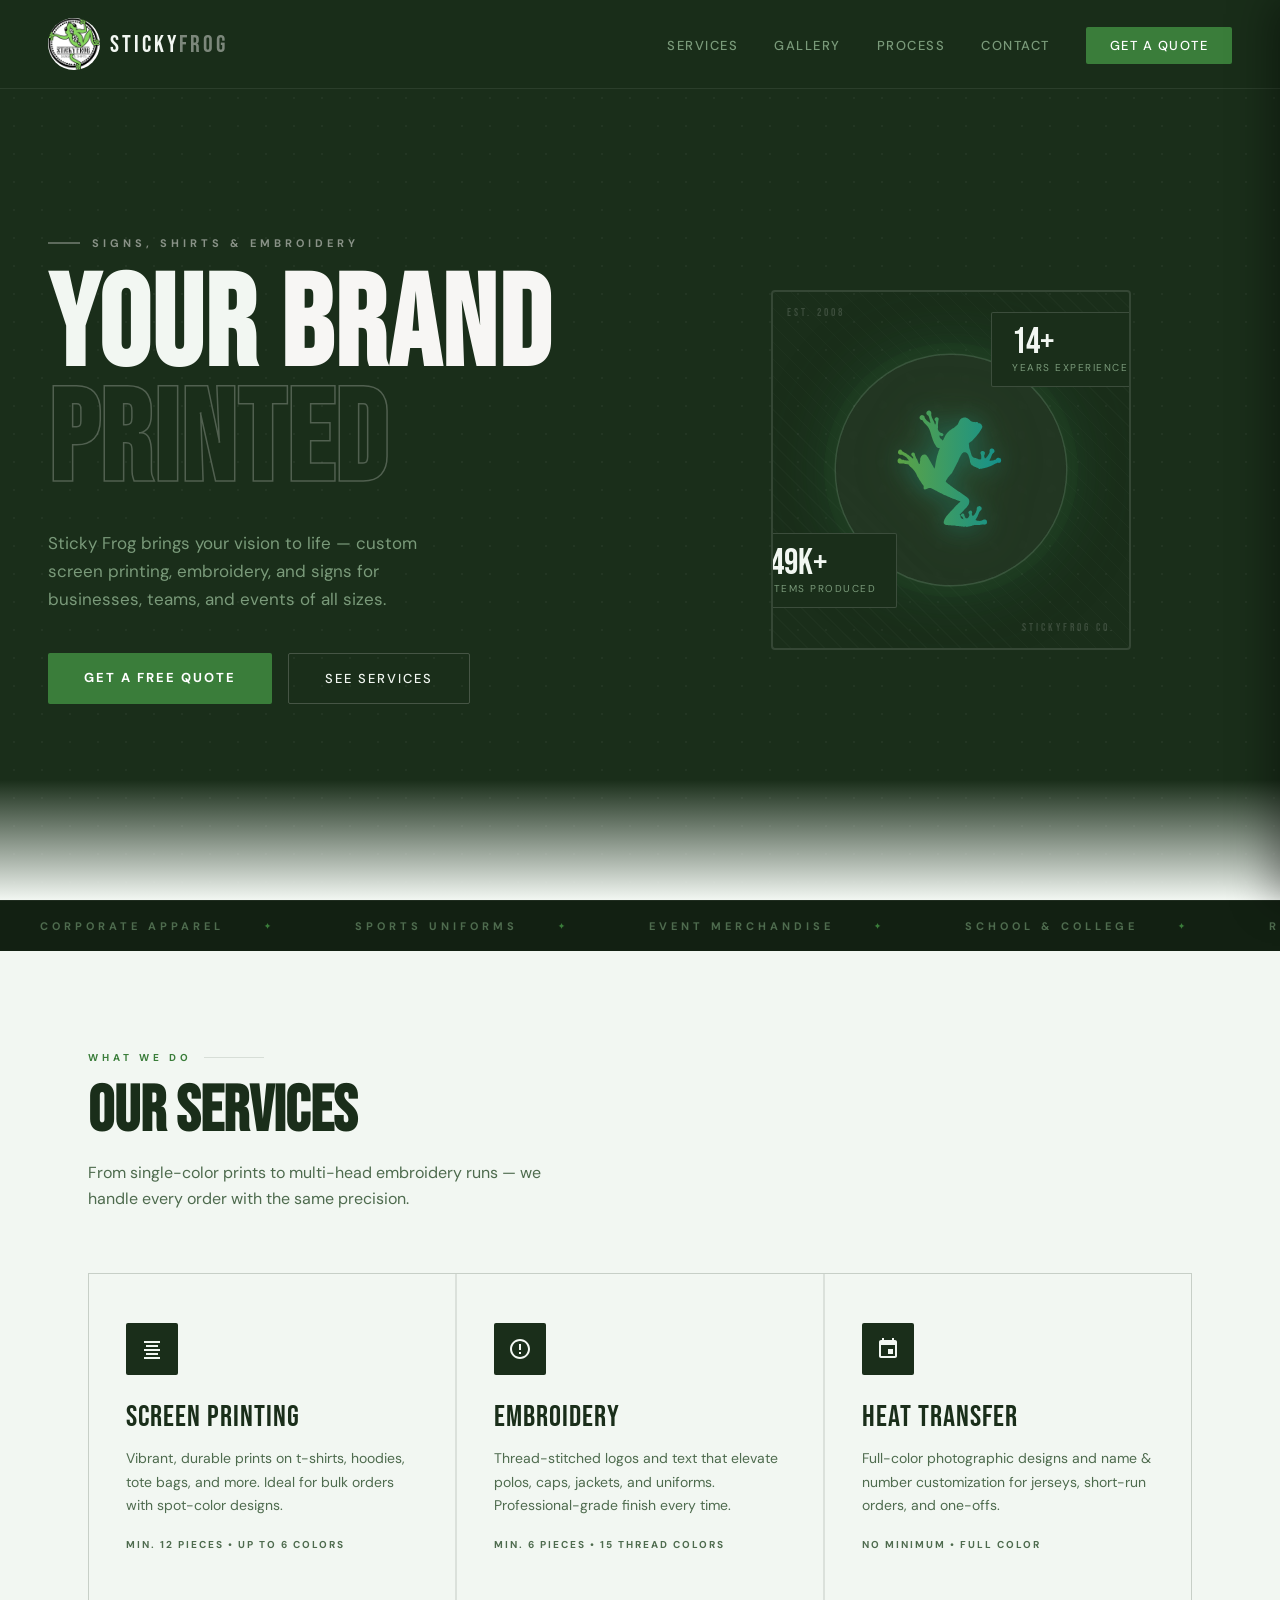
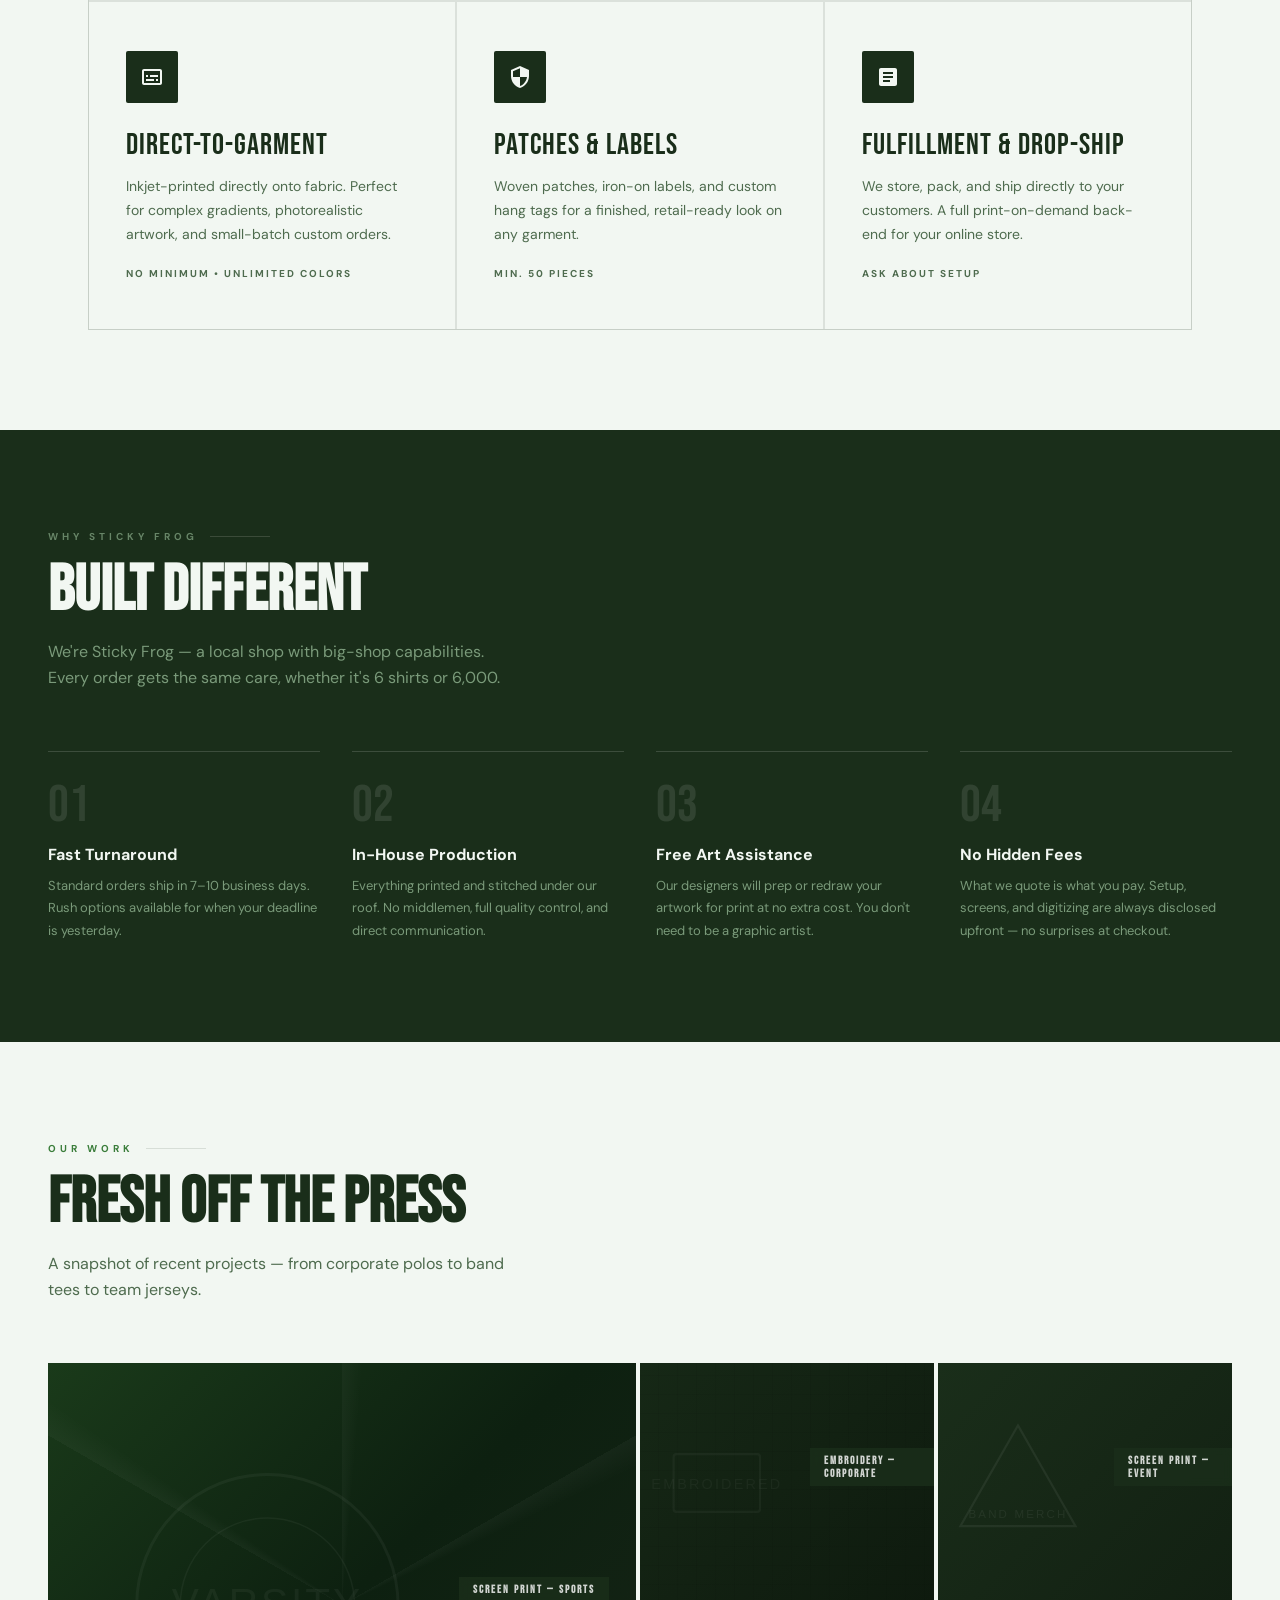
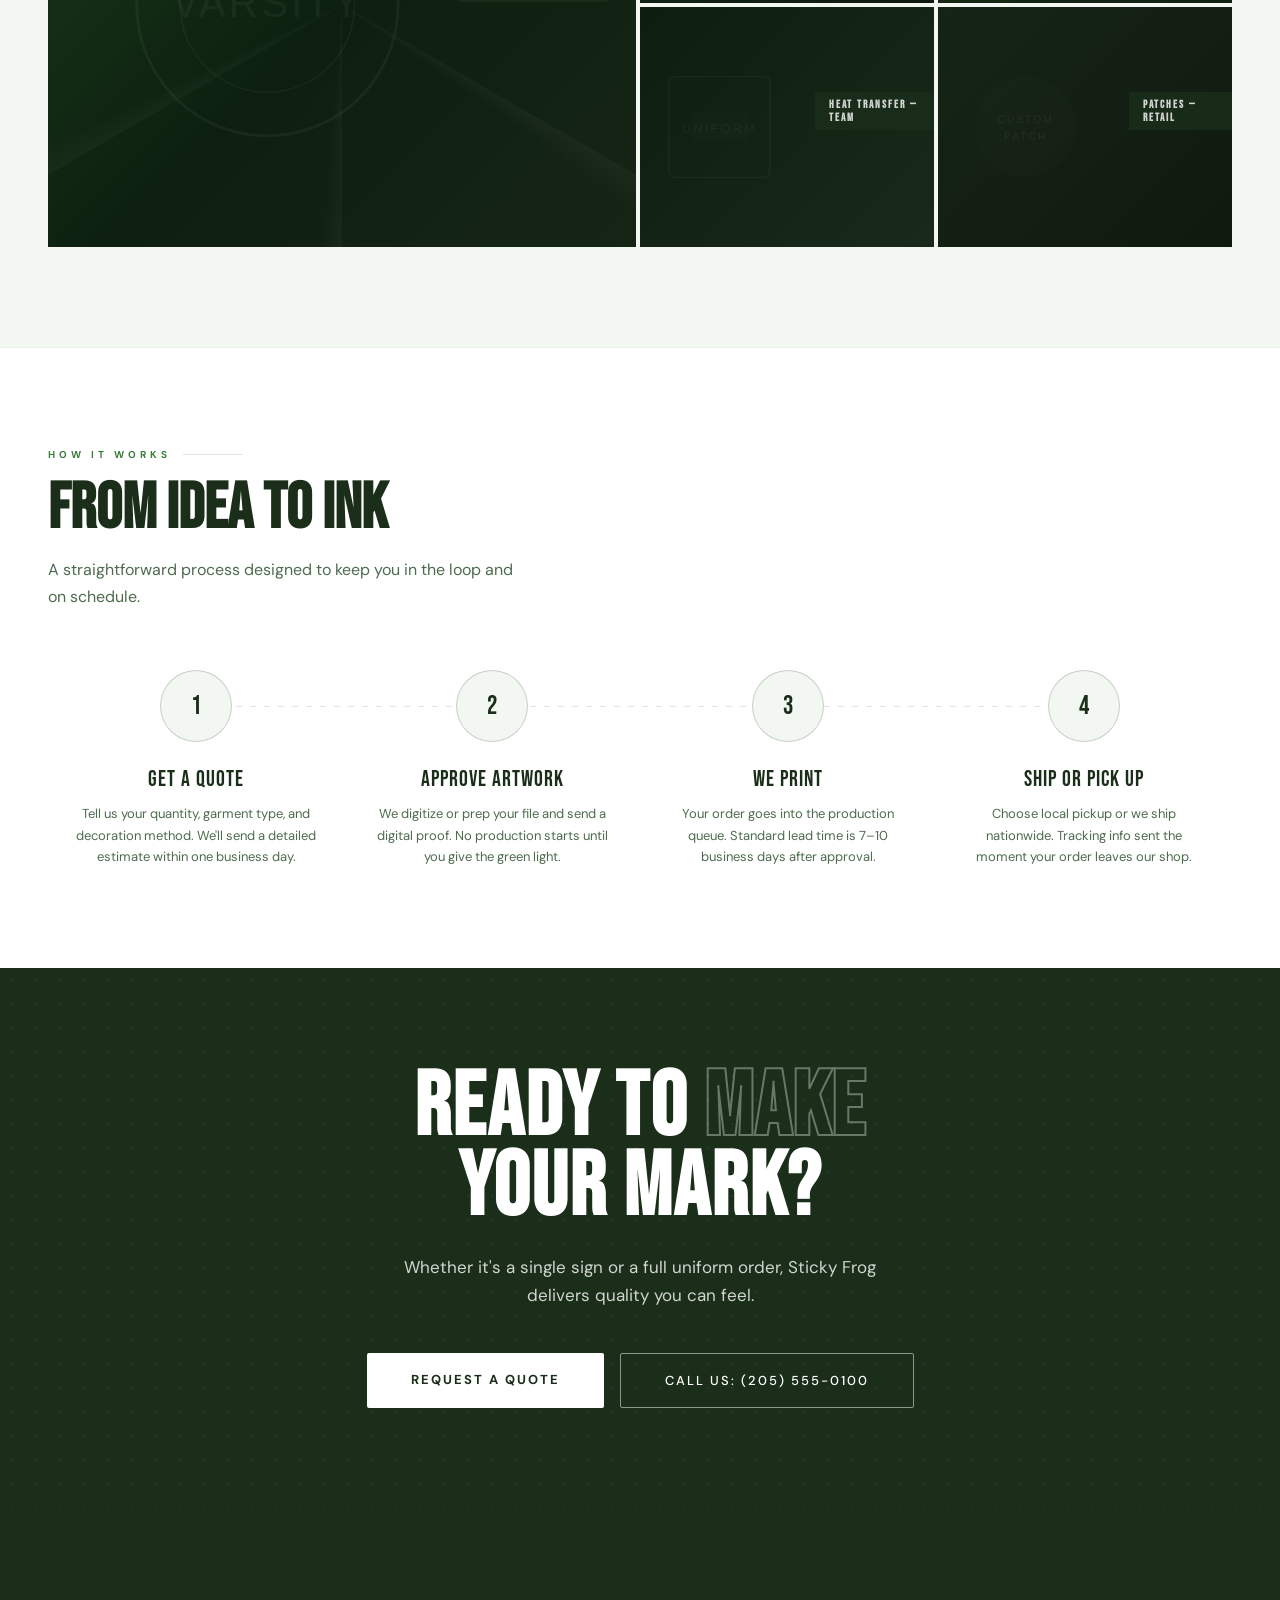
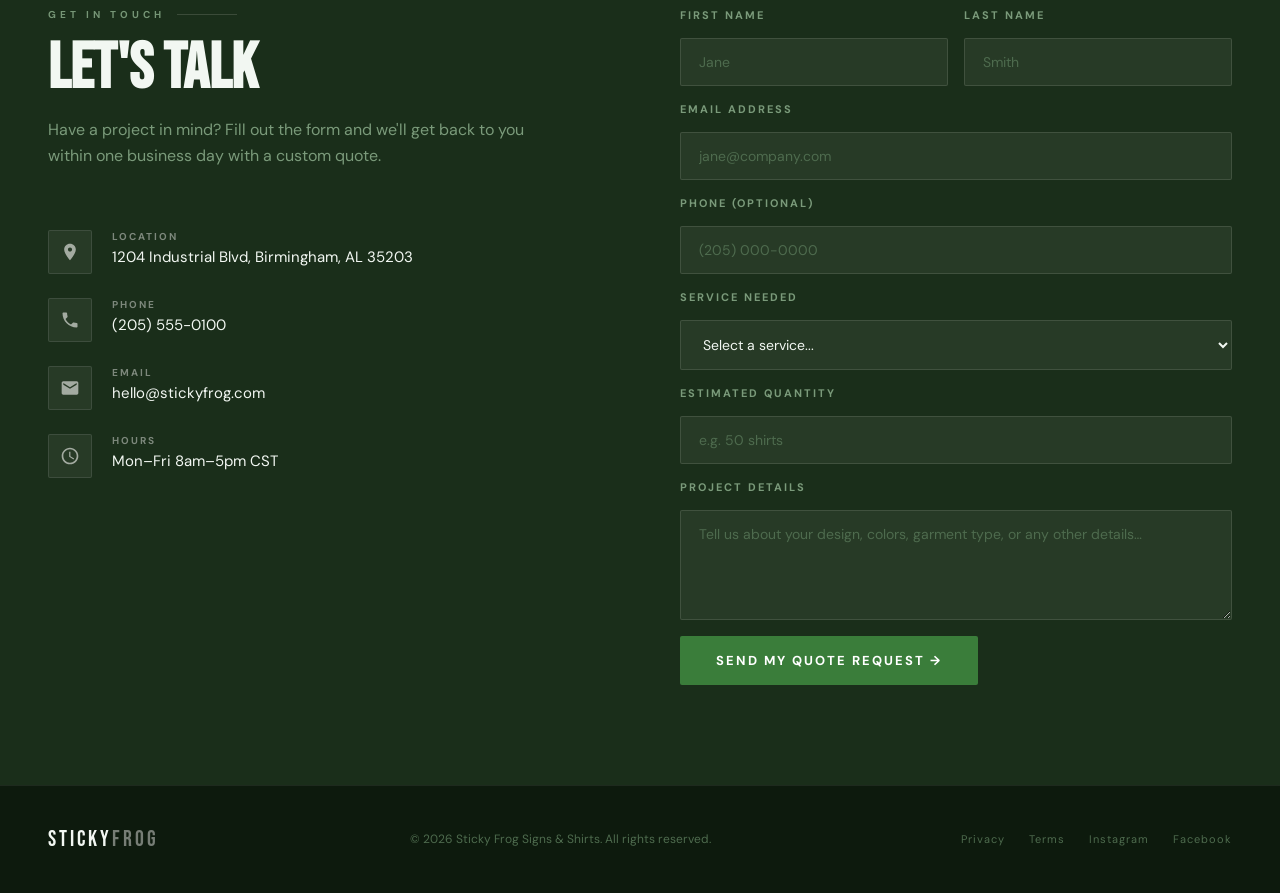
==== index.html @ 616f992d "index.html" ====
<!DOCTYPE html>
<html lang="en">
<head>
<meta charset="UTF-8">
<meta name="viewport" content="width=device-width, initial-scale=1.0">
<title>Sticky Frog | Signs & Shirts</title>
<link href="https://fonts.googleapis.com/css2?family=Bebas+Neue&family=DM+Sans:ital,wght@0,300;0,400;0,500;0,700;1,300&display=swap" rel="stylesheet">
<style>
  *, *::before, *::after { box-sizing: border-box; margin: 0; padding: 0; }

  :root {
    --navy: #1A2E1A;
    --cotton: #F2F7F2;
    --accent: #3A7D3A;
    --slate: #4E6B4E;
    --light-slate: #7A9A7A;
    --white: #FFFFFF;
    --red: #1A2E1A;
    --gold: #3A7D3A;
  }

  html { scroll-behavior: smooth; }

  body {
    background: var(--cotton);
    color: var(--navy);
    font-family: 'DM Sans', sans-serif;
    overflow-x: hidden;
  }

  /* ── NAV ── */
  nav {
    position: fixed; top: 0; left: 0; right: 0; z-index: 100;
    display: flex; align-items: center; justify-content: space-between;
    padding: 18px 48px;
    background: rgba(26,46,26,0.97);
    backdrop-filter: blur(6px);
    border-bottom: 1px solid rgba(255,255,255,0.08);
  }
  .logo {
    font-family: 'Bebas Neue', sans-serif;
    font-size: 24px;
    letter-spacing: 3px;
    color: var(--cotton);
    text-decoration: none;
    display: flex;
    align-items: center;
  }
  .logo span { color: rgba(247,246,244,0.45); }
  nav ul { display: flex; gap: 36px; list-style: none; }
  nav ul a {
    color: var(--light-slate);
    text-decoration: none;
    font-size: 13px;
    font-weight: 500;
    letter-spacing: 1.5px;
    text-transform: uppercase;
    transition: color 0.2s;
  }
  nav ul a:hover { color: var(--cotton); }
  .nav-cta {
    background: #3A7D3A;
    color: var(--white) !important;
    padding: 10px 24px;
    border-radius: 2px;
    letter-spacing: 1.5px;
    transition: background 0.2s !important;
  }
  .nav-cta:hover { background: #2d6b2d !important; color: var(--white) !important; }

  /* ── HERO ── */
  .hero {
    min-height: 100vh;
    background: var(--navy);
    display: flex; align-items: center;
    position: relative;
    overflow: hidden;
    padding: 120px 48px 80px;
  }
  /* Mesh/halftone background pattern */
  .hero::before {
    content: '';
    position: absolute; inset: 0;
    background-image:
      radial-gradient(circle, rgba(255,255,255,0.04) 1px, transparent 1px);
    background-size: 28px 28px;
    animation: meshDrift 20s linear infinite;
  }
  .hero::after {
    content: '';
    position: absolute;
    bottom: 0; left: 0; right: 0;
    height: 120px;
    background: linear-gradient(to bottom, transparent, var(--cotton));
  }
  @keyframes meshDrift {
    0% { background-position: 0 0; }
    100% { background-position: 28px 28px; }
  }
  .hero-inner {
    position: relative; z-index: 2;
    max-width: 1200px; margin: 0 auto; width: 100%;
    display: grid; grid-template-columns: 1fr 1fr; gap: 60px; align-items: center;
  }
  .hero-text {}
  .hero-eyebrow {
    font-size: 11px; font-weight: 700; letter-spacing: 4px;
    text-transform: uppercase; color: rgba(247,246,244,0.5);
    margin-bottom: 20px;
    display: flex; align-items: center; gap: 12px;
  }
  .hero-eyebrow::before {
    content: ''; display: block;
    width: 32px; height: 2px; background: rgba(247,246,244,0.3);
  }
  .hero-headline {
    font-family: 'Bebas Neue', sans-serif;
    font-size: clamp(72px, 10vw, 130px);
    line-height: 0.9;
    color: var(--cotton);
    letter-spacing: 2px;
    margin-bottom: 28px;
  }
  .hero-headline .accent { color: var(--cotton); display: block; }
  .hero-headline .outline {
    -webkit-text-stroke: 1.5px rgba(247,246,244,0.25);
    color: transparent;
  }
  .hero-sub {
    font-size: 17px; line-height: 1.65;
    color: var(--light-slate);
    max-width: 420px;
    margin-bottom: 40px;
  }
  .hero-actions { display: flex; gap: 16px; flex-wrap: wrap; }
  .btn-primary {
    background: #3A7D3A; color: var(--white);
    padding: 16px 36px; border-radius: 2px;
    font-size: 13px; font-weight: 700; letter-spacing: 2px;
    text-transform: uppercase; text-decoration: none;
    transition: transform 0.15s, background 0.2s;
    display: inline-block;
  }
  .btn-primary:hover { background: #2d6b2d; transform: translateY(-2px); }
  .btn-outline {
    border: 1px solid rgba(247,246,244,0.2); color: var(--cotton);
    padding: 16px 36px; border-radius: 2px;
    font-size: 13px; font-weight: 500; letter-spacing: 2px;
    text-transform: uppercase; text-decoration: none;
    transition: border-color 0.2s, color 0.2s;
    display: inline-block;
  }
  .btn-outline:hover { border-color: rgba(247,246,244,0.6); color: var(--cotton); }

  /* Hero visual — stacked gear/thread graphic */
  .hero-visual {
    display: flex; align-items: center; justify-content: center;
    position: relative;
  }
  .press-frame {
    width: 360px; height: 360px;
    border: 2px solid rgba(255,255,255,0.12);
    border-radius: 4px;
    position: relative;
    display: flex; align-items: center; justify-content: center;
    overflow: hidden;
  }
  .press-frame::before {
    content: '';
    position: absolute;
    inset: 0;
    background: repeating-linear-gradient(
      45deg,
      rgba(255,255,255,0.02) 0px, rgba(255,255,255,0.02) 1px,
      transparent 1px, transparent 12px
    );
  }
  .press-inner {
    width: 230px; height: 230px;
    background: rgba(255,255,255,0.04);
    border-radius: 50%;
    display: flex; align-items: center; justify-content: center;
    flex-direction: column;
    position: relative;
    box-shadow:
      0 0 0 1.5px rgba(255,255,255,0.12),
      0 0 0 12px rgba(58,125,58,0.06),
      0 0 60px rgba(58,125,58,0.25),
      0 0 100px rgba(20,145,140,0.10);
    animation: pressFloat 4s ease-in-out infinite;
    overflow: hidden;
    backdrop-filter: blur(2px);
  }
  /* outer ring pulse */
  .press-inner::before {
    content: '';
    position: absolute;
    inset: -10px;
    border-radius: 50%;
    border: 1.5px solid rgba(58,125,58,0.2);
    animation: ringPulse 3s ease-in-out infinite;
  }
  .press-inner::after {
    content: '';
    position: absolute;
    inset: -22px;
    border-radius: 50%;
    border: 1px solid rgba(58,125,58,0.1);
    animation: ringPulse 3s ease-in-out infinite 0.5s;
  }
  @keyframes ringPulse {
    0%,100% { opacity: 0.5; transform: scale(1); }
    50%     { opacity: 1;   transform: scale(1.04); }
  }
  .frog-svg-wrap {
    width: 190px; height: 190px;
    display: flex; align-items: center; justify-content: center;
    filter:
      drop-shadow(0 2px 12px rgba(20,145,140,0.45))
      drop-shadow(0 0 24px rgba(92,163,69,0.25));
    animation: frogBreathe 3.5s ease-in-out infinite;
    position: relative; z-index: 2;
  }
  .frog-svg-wrap svg {
    width: 100%; height: 100%;
  }
  @keyframes frogBreathe {
    0%,100% { transform: scale(1)    rotate(0deg); }
    35%     { transform: scale(1.06) rotate(-2.5deg); }
    65%     { transform: scale(1.04) rotate(1.5deg); }
  }
  @keyframes pressFloat {
    0%, 100% { transform: translateY(0); }
    50% { transform: translateY(-10px); }
  }
  .press-stat {
    position: absolute;
    background: var(--navy);
    border: 1px solid rgba(255,255,255,0.15);
    padding: 12px 20px;
    border-radius: 2px;
  }
  .press-stat-num {
    font-family: 'Bebas Neue', sans-serif;
    font-size: 36px; color: var(--cotton);
    line-height: 1;
  }
  .press-stat-label {
    font-size: 10px; color: var(--light-slate);
    letter-spacing: 1.5px; text-transform: uppercase;
  }
  .stat-a { top: 20px; right: -20px; }
  .stat-b { bottom: 40px; left: -24px; }
  .corner-tag {
    position: absolute;
    font-family: 'Bebas Neue', sans-serif;
    font-size: 11px; letter-spacing: 3px;
    color: rgba(255,255,255,0.15); text-transform: uppercase;
  }
  .corner-tag.tl { top: 14px; left: 14px; }
  .corner-tag.br { bottom: 14px; right: 14px; }

  /* ── MARQUEE ── */
  .marquee-wrap {
    background: #122012;
    padding: 18px 0;
    overflow: hidden;
    border-top: 1px solid rgba(255,255,255,0.06);
  }
  .marquee-track {
    display: flex; gap: 0;
    animation: marqueeScroll 28s linear infinite;
    width: max-content;
  }
  .marquee-item {
    font-size: 11px; font-weight: 700; letter-spacing: 4px;
    text-transform: uppercase; color: var(--slate);
    padding: 0 40px;
    white-space: nowrap;
    display: flex; align-items: center; gap: 40px;
  }
  .marquee-item::after {
    content: '✦';
    color: var(--accent);
    font-size: 8px;
  }
  @keyframes marqueeScroll {
    0% { transform: translateX(0); }
    100% { transform: translateX(-50%); }
  }

  /* ── SERVICES ── */
  .section { padding: 100px 48px; max-width: 1200px; margin: 0 auto; }
  .section-label {
    font-size: 10px; font-weight: 700; letter-spacing: 4px;
    text-transform: uppercase; color: var(--accent);
    margin-bottom: 16px;
    display: flex; align-items: center; gap: 12px;
  }
  .section-label::after {
    content: ''; flex: 1;
    height: 1px; background: rgba(26,46,26,0.12);
    max-width: 60px;
  }
  .section-title {
    font-family: 'Bebas Neue', sans-serif;
    font-size: clamp(44px, 5vw, 72px);
    color: var(--navy);
    line-height: 1;
    margin-bottom: 16px;
  }
  .section-sub {
    font-size: 16px; color: var(--slate);
    max-width: 480px; line-height: 1.65;
    margin-bottom: 60px;
  }

  .services-grid {
    display: grid;
    grid-template-columns: repeat(3, 1fr);
    gap: 2px;
    background: rgba(26,46,26,0.1);
    border: 1px solid rgba(26,46,26,0.1);
  }
  .service-card {
    background: var(--cotton);
    padding: 48px 36px;
    transition: transform 0.15s, background 0.2s, box-shadow 0.15s;
    cursor: default;
    border: 1px solid transparent;
  }
  .service-card:hover {
    background: var(--white);
    transform: scale(0.98);
    box-shadow: inset 0 0 0 1.5px #3A7D3A;
    z-index: 2;
    position: relative;
  }
  .service-icon {
    width: 52px; height: 52px;
    background: var(--navy);
    border-radius: 2px;
    display: flex; align-items: center; justify-content: center;
    margin-bottom: 24px;
    transition: background 0.2s;
  }
  .service-card:hover .service-icon { background: var(--navy); }
  .service-icon svg { fill: var(--cotton); }
  .service-name {
    font-family: 'Bebas Neue', sans-serif;
    font-size: 30px; letter-spacing: 1px;
    color: var(--navy); margin-bottom: 12px;
  }
  .service-desc {
    font-size: 14px; color: var(--slate);
    line-height: 1.7; margin-bottom: 20px;
  }
  .service-tag {
    font-size: 10px; font-weight: 700; letter-spacing: 2px;
    text-transform: uppercase; color: var(--slate);
  }

  /* ── WHY US ── */
  .why-section {
    background: var(--navy);
    padding: 100px 48px;
  }
  .why-inner { max-width: 1200px; margin: 0 auto; }
  .why-section .section-label { color: rgba(180,220,180,0.5); }
  .why-section .section-label::after { background: rgba(245,240,232,0.15); }
  .why-section .section-title { color: var(--cotton); }
  .why-section .section-sub { color: var(--light-slate); }

  .why-grid {
    display: grid; grid-template-columns: repeat(4, 1fr); gap: 32px;
  }
  .why-card {
    border-top: 1px solid rgba(255,255,255,0.15);
    padding-top: 28px;
    transition: border-color 0.2s;
  }
  .why-card:hover { border-color: rgba(247,246,244,0.5); }
  .why-num {
    font-family: 'Bebas Neue', sans-serif;
    font-size: 52px; color: rgba(255,255,255,0.1);
    line-height: 1; margin-bottom: 12px;
  }
  .why-title {
    font-size: 16px; font-weight: 700;
    color: var(--cotton); margin-bottom: 10px;
  }
  .why-desc { font-size: 13px; color: var(--light-slate); line-height: 1.7; }

  /* ── GALLERY ── */
  .gallery-section { padding: 100px 48px; }
  .gallery-inner { max-width: 1200px; margin: 0 auto; }
  .gallery-grid {
    display: grid;
    grid-template-columns: 2fr 1fr 1fr;
    grid-template-rows: 240px 240px;
    gap: 4px;
    margin-top: 48px;
  }
  .gallery-item {
    overflow: hidden;
    position: relative;
    background: var(--navy);
  }
  .gallery-item.tall { grid-row: span 2; }
  .gallery-swatch {
    width: 100%; height: 100%;
    display: flex; align-items: center; justify-content: center;
    font-family: 'Bebas Neue', sans-serif;
    font-size: 14px; letter-spacing: 3px;
    color: rgba(245,240,232,0.3);
    text-transform: uppercase;
    transition: transform 0.4s;
    position: relative;
    overflow: hidden;
  }
  .gallery-item:hover .gallery-swatch { transform: scale(1.04); }
  .g1 { background: linear-gradient(135deg, #1a3a1a 0%, #0d2010 50%, #162416 100%); }
  .g2 { background: linear-gradient(135deg, #162816 0%, #0e1a0e 100%); }
  .g3 { background: linear-gradient(135deg, #1a2e1a 0%, #122012 100%); }
  .g4 { background: linear-gradient(135deg, #0e1e0e 0%, #1a2a1a 100%); }
  .g5 { background: linear-gradient(135deg, #162416 0%, #0e1a0e 100%); }

  .gallery-label {
    position: absolute; bottom: 16px; left: 16px;
    background: rgba(26,46,26,0.85);
    padding: 6px 14px;
    font-size: 11px; font-weight: 700; letter-spacing: 2px;
    text-transform: uppercase; color: rgba(255,255,255,0.8);
    backdrop-filter: blur(4px);
  }

  /* embroidery/print decorative patterns */
  .g1::before {
    content: '';
    position: absolute; inset: 0;
    background: repeating-conic-gradient(rgba(255,255,255,0.03) 0deg, transparent 5deg, transparent 60deg);
  }
  .g2::before {
    content: '';
    position: absolute; inset: 0;
    background: repeating-linear-gradient(
      0deg, transparent 0, transparent 18px,
      rgba(0,0,0,0.05) 18px, rgba(0,0,0,0.05) 19px
    ),
    repeating-linear-gradient(
      90deg, transparent 0, transparent 18px,
      rgba(0,0,0,0.05) 18px, rgba(0,0,0,0.05) 19px
    );
  }

  /* ── PROCESS ── */
  .process-section {
    background: var(--white);
    padding: 100px 48px;
    border-top: 1px solid rgba(26,46,26,0.08);
  }
  .process-inner { max-width: 1200px; margin: 0 auto; }
  .process-steps {
    display: grid; grid-template-columns: repeat(4, 1fr);
    position: relative; margin-top: 60px;
  }
  .process-steps::before {
    content: '';
    position: absolute;
    top: 36px; left: 10%; right: 10%;
    height: 1px;
    background: repeating-linear-gradient(
      to right, rgba(26,46,26,0.12) 0, rgba(26,46,26,0.12) 6px, transparent 6px, transparent 14px
    );
  }
  .process-step { padding: 0 24px; text-align: center; }
  .step-dot {
    width: 72px; height: 72px;
    background: var(--cotton);
    border: 1px solid rgba(26,46,26,0.2);
    border-radius: 50%;
    display: flex; align-items: center; justify-content: center;
    margin: 0 auto 24px;
    font-family: 'Bebas Neue', sans-serif;
    font-size: 26px; color: var(--navy);
    position: relative; z-index: 2;
    transition: background 0.2s, color 0.2s, border-color 0.2s;
  }
  .process-step:hover .step-dot {
    background: #3A7D3A; color: var(--white); border-color: #3A7D3A;
  }
  .step-name {
    font-family: 'Bebas Neue', sans-serif;
    font-size: 22px; color: var(--navy);
    letter-spacing: 1px; margin-bottom: 10px;
  }
  .step-desc { font-size: 13px; color: var(--slate); line-height: 1.65; }

  /* ── CTA ── */
  .cta-section {
    background: var(--navy);
    padding: 100px 48px;
    position: relative; overflow: hidden;
  }
  .cta-section::before {
    content: '';
    position: absolute; inset: 0;
    background-image: radial-gradient(circle, rgba(255,255,255,0.05) 1px, transparent 1px);
    background-size: 24px 24px;
  }
  .cta-inner {
    max-width: 900px; margin: 0 auto;
    text-align: center; position: relative; z-index: 2;
  }
  .cta-title {
    font-family: 'Bebas Neue', sans-serif;
    font-size: clamp(52px, 7vw, 100px);
    color: var(--white);
    line-height: 0.9;
    letter-spacing: 2px;
    margin-bottom: 24px;
  }
  .cta-title .ghost {
    -webkit-text-stroke: 2px rgba(255,255,255,0.35);
    color: transparent;
  }
  .cta-sub {
    font-size: 17px; color: rgba(255,255,255,0.8);
    max-width: 480px; margin: 0 auto 44px;
    line-height: 1.65;
  }
  .cta-buttons { display: flex; gap: 16px; justify-content: center; flex-wrap: wrap; }
  .btn-white {
    background: var(--white); color: #1A2E1A;
    padding: 18px 44px; border-radius: 2px;
    font-size: 13px; font-weight: 700; letter-spacing: 2px;
    text-transform: uppercase; text-decoration: none;
    transition: transform 0.15s;
    display: inline-block;
  }
  .btn-white:hover { transform: translateY(-2px); }
  .btn-ghost-white {
    border: 1.5px solid rgba(255,255,255,0.5); color: var(--white);
    padding: 18px 44px; border-radius: 2px;
    font-size: 13px; font-weight: 500; letter-spacing: 2px;
    text-transform: uppercase; text-decoration: none;
    transition: border-color 0.2s;
    display: inline-block;
  }
  .btn-ghost-white:hover { border-color: var(--white); }

  /* ── CONTACT ── */
  .contact-section {
    padding: 100px 48px;
    background: var(--navy);
  }
  .contact-inner {
    max-width: 1200px; margin: 0 auto;
    display: grid; grid-template-columns: 1fr 1fr; gap: 80px; align-items: start;
  }
  .contact-section .section-label { color: rgba(180,220,180,0.6); }
  .contact-section .section-label::after { background: rgba(245,240,232,0.15); }
  .contact-section .section-title { color: var(--cotton); }
  .contact-section .section-sub { color: var(--light-slate); }
  .contact-items { display: flex; flex-direction: column; gap: 24px; margin-top: 40px; }
  .contact-item {
    display: flex; gap: 20px; align-items: flex-start;
  }
  .contact-icon {
    width: 44px; height: 44px; flex-shrink: 0;
    background: rgba(245,240,232,0.06);
    border: 1px solid rgba(255,255,255,0.1);
    border-radius: 2px;
    display: flex; align-items: center; justify-content: center;
  }
  .contact-icon svg { fill: rgba(247,246,244,0.6); }
  .contact-label {
    font-size: 10px; font-weight: 700; letter-spacing: 2px;
    text-transform: uppercase; color: rgba(247,246,244,0.45); margin-bottom: 4px;
  }
  .contact-value { font-size: 15px; color: var(--cotton); }

  /* Form */
  .contact-form { display: flex; flex-direction: column; gap: 0; }
  .contact-form form {
    display: flex;
    flex-direction: column;
    gap: 16px;
    width: 100%;
  }
  .form-row { display: grid; grid-template-columns: 1fr 1fr; gap: 16px; }
  .form-group { display: flex; flex-direction: column; gap: 8px; }
  .form-group label {
    font-size: 11px; font-weight: 700; letter-spacing: 2px;
    text-transform: uppercase; color: var(--light-slate);
  }
  .form-group input,
  .form-group select,
  .form-group textarea {
    background: rgba(245,240,232,0.06);
    border: 1px solid rgba(245,240,232,0.12);
    color: var(--cotton);
    padding: 14px 18px;
    border-radius: 2px;
    font-family: 'DM Sans', sans-serif;
    font-size: 14px;
    transition: border-color 0.2s;
    outline: none;
  }
  .form-group input:focus,
  .form-group select:focus,
  .form-group textarea:focus {
    border-color: rgba(247,246,244,0.4);
  }
  .form-group select option { background: var(--navy); }
  .form-group textarea { resize: vertical; min-height: 100px; }
  .form-group input::placeholder,
  .form-group textarea::placeholder { color: var(--slate); }
  .form-submit {
    background: #3A7D3A; color: var(--white);
    padding: 16px 36px; border: none; border-radius: 2px;
    font-family: 'DM Sans', sans-serif;
    font-size: 13px; font-weight: 700; letter-spacing: 2px;
    text-transform: uppercase; cursor: pointer;
    transition: background 0.2s, transform 0.15s;
    align-self: flex-start;
  }
  .form-submit:hover { background: #2d6b2d; transform: translateY(-2px); }

  /* ── FOOTER ── */
  footer {
    background: #0d1a0d;
    padding: 40px 48px;
    display: flex; align-items: center;
    justify-content: space-between;
    border-top: 1px solid rgba(255,255,255,0.07);
  }
  .footer-logo {
    font-family: 'Bebas Neue', sans-serif;
    font-size: 22px; letter-spacing: 3px; color: var(--cotton);
  }
  .footer-logo span { color: rgba(247,246,244,0.45); }
  .footer-copy {
    font-size: 12px; color: var(--slate);
  }
  .footer-links { display: flex; gap: 24px; }
  .footer-links a {
    font-size: 11px; color: var(--slate);
    text-decoration: none; letter-spacing: 1px;
    transition: color 0.2s;
  }
  .footer-links a:hover { color: var(--accent); }

  /* ── RESPONSIVE ── */

  /* Gallery image hover */
  .gallery-item:hover img { transform: scale(1.05); }

  /* ── TESTIMONIALS ── */
  .testimonials-section {
    background: var(--white);
    padding: 100px 48px;
    border-top: 1px solid rgba(26,46,26,0.07);
  }
  .testimonials-inner { max-width: 1200px; margin: 0 auto; }
  .tgrid {
    display: grid;
    grid-template-columns: repeat(3, 1fr);
    gap: 24px;
    margin-top: 8px;
  }
  .tcard {
    background: var(--cotton);
    border: 1px solid rgba(26,46,26,0.08);
    border-radius: 4px;
    padding: 32px 28px;
    display: flex;
    flex-direction: column;
    gap: 24px;
    transition: transform 0.2s, box-shadow 0.2s;
  }
  .tcard:hover {
    transform: translateY(-4px);
    box-shadow: 0 12px 32px rgba(26,46,26,0.08);
  }
  .tquote {
    font-size: 14px;
    line-height: 1.75;
    color: var(--slate);
    font-style: italic;
    flex: 1;
    position: relative;
    padding-top: 28px;
  }
  .tquote::before {
    content: '"';
    position: absolute;
    top: -8px; left: -4px;
    font-family: 'Bebas Neue', sans-serif;
    font-size: 72px;
    line-height: 1;
    color: var(--green, #3A7D3A);
    opacity: 0.2;
  }
  .tauthor {
    display: flex;
    align-items: center;
    gap: 12px;
  }
  .tavatar {
    width: 42px; height: 42px;
    border-radius: 50%;
    background: var(--navy);
    color: rgba(180,220,180,0.8);
    display: flex; align-items: center; justify-content: center;
    font-size: 12px; font-weight: 700; letter-spacing: 1px;
    flex-shrink: 0;
  }
  .tname {
    font-size: 13px; font-weight: 700;
    color: var(--navy);
    margin-bottom: 2px;
  }
  .trole {
    font-size: 11px;
    color: var(--light-slate);
    letter-spacing: 0.3px;
  }
  .tstars {
    margin-left: auto;
    color: #3A7D3A;
    font-size: 13px;
    letter-spacing: 1px;
    flex-shrink: 0;
  }

  @media (max-width: 900px) {
    .tgrid { grid-template-columns: 1fr; }
    .testimonials-section { padding: 70px 24px; }
  }

  @media (max-width: 900px) {
    nav { padding: 16px 24px; }
    nav ul { display: none; }
    .hero { padding: 100px 24px 60px; }
    .hero-inner { grid-template-columns: 1fr; }
    .hero-visual { display: none; }
    .section { padding: 70px 24px; }
    .services-grid { grid-template-columns: 1fr; }
    .why-section { padding: 70px 24px; }
    .why-grid { grid-template-columns: 1fr 1fr; gap: 24px; }
    .gallery-grid { grid-template-columns: 1fr 1fr; grid-template-rows: auto; }
    .gallery-item.tall { grid-row: auto; }
    .process-section { padding: 70px 24px; }
    .process-steps { grid-template-columns: 1fr 1fr; }
    .process-steps::before { display: none; }
    .cta-section { padding: 70px 24px; }
    .contact-section { padding: 70px 24px; }
    .contact-inner { grid-template-columns: 1fr; gap: 48px; }
    .form-row { grid-template-columns: 1fr; }
    footer { flex-direction: column; gap: 20px; text-align: center; }
    .footer-links { flex-wrap: wrap; justify-content: center; }
  }


  /* ══════════════════════════════════════
     HAMBURGER MENU + BACK TO TOP
  ══════════════════════════════════════ */

  /* ── Hamburger button ── */
  .hamburger {
    display: none;
    flex-direction: column;
    justify-content: center;
    gap: 5px;
    width: 36px; height: 36px;
    cursor: pointer;
    padding: 4px;
    border: none;
    background: none;
    z-index: 200;
    flex-shrink: 0;
  }
  .hamburger span {
    display: block;
    width: 100%; height: 2px;
    background: var(--cotton);
    border-radius: 2px;
    transition: transform 0.35s cubic-bezier(0.22,1,0.36,1),
                opacity   0.25s ease,
                width     0.3s ease;
    transform-origin: center;
  }
  .hamburger.open span:nth-child(1) {
    transform: translateY(7px) rotate(45deg);
  }
  .hamburger.open span:nth-child(2) {
    opacity: 0; width: 0;
  }
  .hamburger.open span:nth-child(3) {
    transform: translateY(-7px) rotate(-45deg);
  }

  /* ── Mobile drawer ── */
  .mobile-drawer {
    position: fixed;
    top: 0; right: 0;
    width: min(320px, 85vw);
    height: 100vh;
    background: #0d1a0d;
    z-index: 150;
    transform: translateX(100%);
    transition: transform 0.4s cubic-bezier(0.22,1,0.36,1);
    display: flex;
    flex-direction: column;
    padding: 88px 36px 48px;
    border-left: 1px solid rgba(255,255,255,0.07);
    box-shadow: -8px 0 40px rgba(0,0,0,0.4);
  }
  .mobile-drawer.open {
    transform: translateX(0);
  }
  .mobile-drawer-overlay {
    position: fixed; inset: 0;
    background: rgba(0,0,0,0.55);
    z-index: 140;
    opacity: 0; pointer-events: none;
    transition: opacity 0.35s ease;
    backdrop-filter: blur(2px);
  }
  .mobile-drawer-overlay.open {
    opacity: 1; pointer-events: all;
  }
  .drawer-logo {
    font-family: 'Bebas Neue', sans-serif;
    font-size: 22px; letter-spacing: 3px;
    color: var(--cotton);
    margin-bottom: 40px;
    display: flex; align-items: center; gap: 10px;
  }
  .drawer-logo span { color: rgba(180,220,180,0.45); }
  .drawer-nav {
    display: flex; flex-direction: column; gap: 4px;
    flex: 1;
  }
  .drawer-nav a {
    font-size: 28px;
    font-family: 'Bebas Neue', sans-serif;
    letter-spacing: 2px;
    color: rgba(255,255,255,0.45);
    text-decoration: none;
    padding: 10px 0;
    border-bottom: 1px solid rgba(255,255,255,0.06);
    transition: color 0.22s ease, padding-left 0.22s ease;
    display: block;
  }
  .drawer-nav a:hover {
    color: var(--cotton);
    padding-left: 10px;
  }
  .drawer-nav a.drawer-cta {
    margin-top: 20px;
    background: #3A7D3A;
    color: var(--white) !important;
    padding: 14px 28px !important;
    border-radius: 3px;
    text-align: center;
    font-size: 20px;
    border: none;
    transition: background 0.22s ease !important;
  }
  .drawer-nav a.drawer-cta:hover {
    background: #2d6b2d !important;
    padding-left: 28px !important;
  }
  .drawer-footer {
    font-size: 11px;
    color: rgba(255,255,255,0.2);
    letter-spacing: 1px;
    text-transform: uppercase;
  }

  /* Stagger animation for drawer links */
  .drawer-nav a {
    opacity: 0;
    transform: translateX(24px);
    transition: color 0.22s ease, padding-left 0.22s ease,
                opacity 0.35s ease, transform 0.35s cubic-bezier(0.22,1,0.36,1);
  }
  .mobile-drawer.open .drawer-nav a:nth-child(1) { opacity:1; transform:translateX(0); transition-delay:0.12s; }
  .mobile-drawer.open .drawer-nav a:nth-child(2) { opacity:1; transform:translateX(0); transition-delay:0.18s; }
  .mobile-drawer.open .drawer-nav a:nth-child(3) { opacity:1; transform:translateX(0); transition-delay:0.24s; }
  .mobile-drawer.open .drawer-nav a:nth-child(4) { opacity:1; transform:translateX(0); transition-delay:0.30s; }
  .mobile-drawer.open .drawer-nav a:nth-child(5) { opacity:1; transform:translateX(0); transition-delay:0.38s; }

  /* ── Back to Top button ── */
  .back-to-top {
    position: fixed;
    bottom: 28px; left: 28px;
    width: 46px; height: 46px;
    background: rgba(26,46,26,0.92);
    border: 1px solid rgba(58,125,58,0.35);
    border-radius: 50%;
    display: flex; align-items: center; justify-content: center;
    cursor: pointer;
    z-index: 98;
    opacity: 0;
    transform: translateY(16px);
    transition: opacity 0.35s ease, transform 0.35s cubic-bezier(0.22,1,0.36,1),
                background 0.22s ease, border-color 0.22s ease, box-shadow 0.22s ease;
    pointer-events: none;
    backdrop-filter: blur(6px);
    text-decoration: none;
  }
  .back-to-top.visible {
    opacity: 1;
    transform: translateY(0);
    pointer-events: all;
  }
  .back-to-top:hover {
    background: #3A7D3A;
    border-color: #3A7D3A;
    box-shadow: 0 6px 20px rgba(58,125,58,0.4);
    transform: translateY(-3px);
  }
  .back-to-top svg {
    fill: rgba(180,220,180,0.8);
    transition: fill 0.22s ease, transform 0.22s ease;
  }
  .back-to-top:hover svg {
    fill: var(--white);
    transform: translateY(-2px);
  }

  /* ── Scroll progress bar ── */
  .scroll-progress {
    position: fixed;
    top: 0; left: 0;
    height: 3px;
    width: 0%;
    background: linear-gradient(90deg, #3A7D3A, #7DC87D, #3A7D3A);
    background-size: 200% 100%;
    z-index: 999;
    transition: width 0.1s linear;
    animation: progressShimmer 2s linear infinite;
  }
  @keyframes progressShimmer {
    0%   { background-position: 0% 0; }
    100% { background-position: 200% 0; }
  }

  /* ── Show hamburger on mobile ── */
  @media (max-width: 900px) {
    .hamburger { display: flex; }
    nav ul { display: none !important; }
    .back-to-top { bottom: 16px; left: 16px; }
  }


  /* ── Contact form spacing fix ── */
  .contact-form form .form-row,
  .contact-form form .form-group {
    width: 100%;
  }
  .contact-form form .form-group label {
    font-size: 11px; font-weight: 700; letter-spacing: 2px;
    text-transform: uppercase; color: var(--light-slate);
    display: block; margin-bottom: 8px;
  }
  .contact-form form .form-group input,
  .contact-form form .form-group select,
  .contact-form form .form-group textarea {
    width: 100%;
    background: rgba(245,240,232,0.06);
    border: 1px solid rgba(245,240,232,0.12);
    color: var(--cotton);
    padding: 14px 18px;
    border-radius: 2px;
    font-family: 'DM Sans', sans-serif;
    font-size: 14px;
    outline: none;
    transition: border-color 0.22s ease, box-shadow 0.22s ease;
  }
  .contact-form form .form-group input::placeholder,
  .contact-form form .form-group textarea::placeholder {
    color: var(--slate);
  }
  .contact-form form .form-group input:focus,
  .contact-form form .form-group select:focus,
  .contact-form form .form-group textarea:focus {
    border-color: rgba(180,220,180,0.5);
    box-shadow: 0 0 0 3.5px rgba(58,125,58,0.16);
  }
  .contact-form form select option { background: var(--navy); }
  .contact-form form textarea { resize: vertical; min-height: 110px; }
  .contact-form form .form-row {
    display: grid;
    grid-template-columns: 1fr 1fr;
    gap: 16px;
  }
  .contact-form form .form-submit {
    background: #3A7D3A; color: var(--white);
    padding: 16px 36px; border: none; border-radius: 2px;
    font-family: 'DM Sans', sans-serif;
    font-size: 13px; font-weight: 700; letter-spacing: 2px;
    text-transform: uppercase; cursor: pointer;
    align-self: flex-start;
    transition: background 0.22s ease, transform 0.22s cubic-bezier(0.34,1.56,0.64,1),
                box-shadow 0.22s ease;
    position: relative; overflow: hidden;
  }
  .contact-form form .form-submit:hover {
    background: #2d6b2d;
    transform: translateY(-3px);
    box-shadow: 0 8px 24px rgba(58,125,58,0.32);
  }
  @media (max-width: 900px) {
    .contact-form form .form-row { grid-template-columns: 1fr; }
  }


  /* ══════════════════════════════════
     SUCCESS DIALOG BOX
  ══════════════════════════════════ */
  .success-overlay {
    position: fixed;
    inset: 0;
    background: rgba(0, 0, 0, 0.55);
    z-index: 9999;
    display: flex;
    align-items: flex-start;
    justify-content: center;
    padding-top: 60px;
    opacity: 0;
    pointer-events: none;
    backdrop-filter: blur(4px);
    transition: opacity 0.4s ease;
  }
  .success-overlay.show {
    opacity: 1;
    pointer-events: all;
  }
  .success-dialog {
    background: #fff;
    border-radius: 6px;
    padding: 40px 44px;
    max-width: 460px;
    width: 90%;
    text-align: center;
    position: relative;
    box-shadow: 0 24px 80px rgba(0,0,0,0.25);
    transform: translateY(-30px) scale(0.94);
    transition: transform 0.45s cubic-bezier(0.22,1,0.36,1), opacity 0.4s ease;
    opacity: 0;
  }
  .success-overlay.show .success-dialog {
    transform: translateY(0) scale(1);
    opacity: 1;
  }
  .success-dialog-logo {
    width: 80px; height: 80px;
    border-radius: 50%;
    object-fit: cover;
    margin: 0 auto 20px;
    display: block;
    border: 3px solid rgba(58,125,58,0.2);
    box-shadow: 0 4px 20px rgba(58,125,58,0.2);
    animation: logoBounce 1.2s cubic-bezier(0.22,1,0.36,1) 0.3s both;
  }
  @keyframes logoBounce {
    0%   { transform: scale(0.5) rotate(-15deg); opacity: 0; }
    60%  { transform: scale(1.12) rotate(4deg);  opacity: 1; }
    80%  { transform: scale(0.96) rotate(-2deg); }
    100% { transform: scale(1) rotate(0deg);     opacity: 1; }
  }
  .success-dialog-icon {
    width: 52px; height: 52px;
    background: linear-gradient(135deg, #3A7D3A, #5aad5a);
    border-radius: 50%;
    display: flex; align-items: center; justify-content: center;
    margin: 0 auto 18px;
    animation: iconPop 0.5s cubic-bezier(0.34,1.56,0.64,1) 0.55s both;
  }
  @keyframes iconPop {
    from { transform: scale(0); opacity: 0; }
    to   { transform: scale(1); opacity: 1; }
  }
  .success-dialog-icon svg {
    fill: none; stroke: #fff;
    stroke-width: 2.5; stroke-linecap: round; stroke-linejoin: round;
    animation: checkDraw 0.5s ease 0.85s both;
    stroke-dasharray: 30;
    stroke-dashoffset: 30;
  }
  @keyframes checkDraw {
    to { stroke-dashoffset: 0; }
  }
  .success-dialog-brand {
    font-family: 'Bebas Neue', sans-serif;
    font-size: 13px; letter-spacing: 4px;
    color: #3A7D3A; text-transform: uppercase;
    margin-bottom: 4px;
    animation: fadeSlideUp 0.5s ease 0.7s both;
  }
  .success-dialog h3 {
    font-family: 'Bebas Neue', sans-serif;
    font-size: 32px; letter-spacing: 1px;
    color: #1A2E1A;
    margin-bottom: 12px;
    line-height: 1.1;
    animation: fadeSlideUp 0.5s ease 0.8s both;
  }
  .success-dialog p {
    font-size: 15px; color: #5A7A5A;
    line-height: 1.65; margin-bottom: 28px;
    font-family: 'DM Sans', sans-serif;
    font-weight: 300;
    animation: fadeSlideUp 0.5s ease 0.9s both;
  }
  @keyframes fadeSlideUp {
    from { opacity: 0; transform: translateY(12px); }
    to   { opacity: 1; transform: translateY(0); }
  }
  .success-dialog-btn {
    background: #3A7D3A; color: #fff;
    border: none; border-radius: 3px;
    padding: 13px 32px;
    font-family: 'DM Sans', sans-serif;
    font-size: 12px; font-weight: 700; letter-spacing: 2px;
    text-transform: uppercase; cursor: pointer;
    transition: background 0.22s ease, transform 0.2s cubic-bezier(0.34,1.56,0.64,1);
    animation: fadeSlideUp 0.5s ease 1.0s both;
  }
  .success-dialog-btn:hover {
    background: #2d6b2d;
    transform: translateY(-2px);
  }
  .success-dialog-divider {
    width: 40px; height: 2px;
    background: linear-gradient(90deg, #3A7D3A, #5aad5a);
    border-radius: 2px;
    margin: 0 auto 18px;
    animation: fadeSlideUp 0.5s ease 0.75s both;
  }
  /* confetti dots */
  .success-dialog::before {
    content: '';
    position: absolute;
    top: -2px; left: 0; right: 0;
    height: 4px;
    background: linear-gradient(90deg, #3A7D3A, #5aad5a, #3A7D3A);
    background-size: 200% 100%;
    border-radius: 6px 6px 0 0;
    animation: promoShimmer 2s linear infinite;
  }

  @media (prefers-reduced-motion: reduce) {
    * { animation: none !important; transition-duration: 0.01ms !important; }
  }

  /* ═══════════════════════════════════
     SMOOTH ANIMATIONS & TRANSITIONS
  ═══════════════════════════════════ */

  /* Page load fade */
  @keyframes pageFadeIn {
    from { opacity: 0; }
    to   { opacity: 1; }
  }
  body { animation: pageFadeIn 0.6s ease both; }

  /* ── Scroll Reveal ── */
  .reveal {
    opacity: 0;
    transform: translateY(40px);
    transition: opacity 0.75s cubic-bezier(0.22,1,0.36,1),
                transform 0.75s cubic-bezier(0.22,1,0.36,1);
  }
  .reveal.visible { opacity: 1; transform: translateY(0); }

  .reveal-left {
    opacity: 0; transform: translateX(-40px);
    transition: opacity 0.75s cubic-bezier(0.22,1,0.36,1),
                transform 0.75s cubic-bezier(0.22,1,0.36,1);
  }
  .reveal-left.visible { opacity: 1; transform: translateX(0); }

  .reveal-right {
    opacity: 0; transform: translateX(40px);
    transition: opacity 0.75s cubic-bezier(0.22,1,0.36,1),
                transform 0.75s cubic-bezier(0.22,1,0.36,1);
  }
  .reveal-right.visible { opacity: 1; transform: translateX(0); }

  .reveal-scale {
    opacity: 0; transform: scale(0.88);
    transition: opacity 0.65s cubic-bezier(0.22,1,0.36,1),
                transform 0.65s cubic-bezier(0.22,1,0.36,1);
  }
  .reveal-scale.visible { opacity: 1; transform: scale(1); }

  /* Stagger delays */
  .d1 { transition-delay: 0.08s !important; }
  .d2 { transition-delay: 0.18s !important; }
  .d3 { transition-delay: 0.28s !important; }
  .d4 { transition-delay: 0.38s !important; }
  .d5 { transition-delay: 0.48s !important; }
  .d6 { transition-delay: 0.58s !important; }

  /* ── Hero entrance ── */
  @keyframes heroUp {
    from { opacity: 0; transform: translateY(30px); }
    to   { opacity: 1; transform: translateY(0); }
  }
  .hero-eyebrow  { animation: heroUp 0.7s cubic-bezier(0.22,1,0.36,1) 0.15s both; }
  .hero-headline { animation: heroUp 0.7s cubic-bezier(0.22,1,0.36,1) 0.30s both; }
  .hero-sub      { animation: heroUp 0.7s cubic-bezier(0.22,1,0.36,1) 0.44s both; }
  .hero-actions  { animation: heroUp 0.7s cubic-bezier(0.22,1,0.36,1) 0.56s both; }
  .hero-visual   { animation: heroUp 0.9s cubic-bezier(0.22,1,0.36,1) 0.45s both; }

  /* ── Gradient shimmer on BRAND text ── */
  .hero-headline .accent {
    background: linear-gradient(90deg, #b5e8b5 0%, #7DC87D 40%, #e0ffe0 60%, #7DC87D 100%);
    background-size: 200% auto;
    -webkit-background-clip: text;
    -webkit-text-fill-color: transparent;
    background-clip: text;
    animation: gradShimmer 3.5s linear infinite;
  }
  @keyframes gradShimmer {
    0%   { background-position: 0% center; }
    100% { background-position: 200% center; }
  }

  /* ── Promo bar shimmer ── */
  .promo-bar, [style*="background: var(--green)"][style*="text-align"] {
    background-size: 200% 100% !important;
    background-image: linear-gradient(90deg,
      #3A7D3A 0%, #2d6b2d 35%, #5aad5a 50%, #2d6b2d 65%, #3A7D3A 100%) !important;
    animation: promoShimmer 4s linear infinite;
  }
  @keyframes promoShimmer {
    0%   { background-position: 200% 0; }
    100% { background-position: -200% 0; }
  }

  /* ── Nav underline slide ── */
  nav ul a { position: relative; }
  nav ul a::after {
    content: '';
    position: absolute; bottom: -3px; left: 0;
    width: 0; height: 1.5px;
    background: rgba(180,220,180,0.65);
    transition: width 0.25s ease;
  }
  nav ul a:hover::after { width: 100%; }

  /* ── Nav scroll shadow ── */
  nav { transition: box-shadow 0.3s ease; }

  /* ── Service card 3D lift ── */
  .service-card {
    transition: transform 0.28s cubic-bezier(0.22,1,0.36,1),
                box-shadow 0.28s ease,
                background 0.2s ease !important;
    transform-style: preserve-3d;
  }
  .service-card:hover {
    transform: translateY(-8px) !important;
    box-shadow: 0 20px 48px rgba(26,46,26,0.13), inset 0 0 0 1.5px #3A7D3A !important;
  }

  /* ── Why card lift ── */
  .why-card {
    transition: border-color 0.3s ease, transform 0.25s ease !important;
  }
  .why-card:hover { transform: translateY(-5px); }

  /* ── Gallery image parallax ── */
  .gallery-swatch { transition: transform 0.5s ease !important; }

  /* ── Gallery item overlay ── */
  .gallery-item::after {
    content: '';
    position: absolute; inset: 0;
    background: rgba(22,41,22,0);
    transition: background 0.35s ease;
    pointer-events: none;
    z-index: 1;
  }
  .gallery-item:hover::after { background: rgba(22,41,22,0.15); }
  .gallery-label { z-index: 2; position: relative; }

  /* ── Process dot spring ── */
  .step-dot {
    transition: background 0.22s ease, color 0.22s ease,
                border-color 0.22s ease, transform 0.22s cubic-bezier(0.22,1,0.36,1),
                box-shadow 0.28s ease !important;
  }
  .process-step:hover .step-dot {
    transform: scale(1.14) !important;
    box-shadow: 0 0 0 7px rgba(58,125,58,0.12) !important;
  }

  /* ── Testimonial card 3D tilt ── */
  .tcard {
    transition: transform 0.25s cubic-bezier(0.22,1,0.36,1),
                box-shadow 0.25s ease,
                border-color 0.25s ease !important;
  }

  /* ── CTA buttons ripple ── */
  .btn-primary, .btn-white, .form-submit, .nav-cta, .btn-outline {
    position: relative; overflow: hidden;
  }
  .btn-primary::after, .btn-white::after, .form-submit::after, .nav-cta::after {
    content: '';
    position: absolute; inset: 0;
    background: rgba(255,255,255,0.13);
    transform: scaleX(0); transform-origin: left;
    transition: transform 0.32s ease;
  }
  .btn-primary:hover::after,
  .btn-white:hover::after,
  .form-submit:hover::after,
  .nav-cta:hover::after { transform: scaleX(1); }

  /* ── Input focus glow ── */
  .form-group input,
  .form-group select,
  .form-group textarea {
    transition: border-color 0.22s ease, box-shadow 0.22s ease !important;
  }
  .form-group input:focus,
  .form-group select:focus,
  .form-group textarea:focus {
    box-shadow: 0 0 0 3px rgba(58,125,58,0.16) !important;
  }

  /* ── Contact icon hover ── */
  .contact-icon {
    transition: background 0.22s ease, border-color 0.22s ease, transform 0.22s ease;
  }
  .contact-item:hover .contact-icon {
    background: rgba(58,125,58,0.15);
    border-color: rgba(58,125,58,0.4);
    transform: scale(1.08);
  }

  /* ── Footer link hover ── */
  .footer-links a { transition: color 0.2s ease, letter-spacing 0.2s ease; }
  .footer-links a:hover { letter-spacing: 2px; }

  /* ── Logo pulse on load ── */
  @keyframes logoPop {
    0%   { transform: scale(0.7) rotate(-15deg); opacity: 0; }
    70%  { transform: scale(1.07) rotate(2deg);  opacity: 1; }
    100% { transform: scale(1)   rotate(0deg);   opacity: 1; }
  }
  .logo img { animation: logoPop 0.75s cubic-bezier(0.22,1,0.36,1) 0.1s both; }

  /* ── Floating CTA pulse ── */
  @keyframes floatPulse {
    0%,100% { box-shadow: 0 6px 24px rgba(58,125,58,0.45), 0 0 0 0 rgba(58,125,58,0.3); }
    60%     { box-shadow: 0 6px 24px rgba(58,125,58,0.45), 0 0 0 12px rgba(58,125,58,0); }
  }
  .float-btn { animation: floatPulse 2.5s ease-out infinite; }
  .float-btn:hover { animation: none; }

  /* ── Section label letter-spacing reveal ── */
  @keyframes labelExpand {
    from { letter-spacing: 8px; opacity: 0; }
    to   { letter-spacing: 4px; opacity: 1; }
  }
  .section-label.visible { animation: labelExpand 0.6s ease both; }

  /* ── Marquee pause on hover ── */
  .marquee-track { transition: animation-play-state 0.1s; }
  .marquee-wrap:hover .marquee-track { animation-play-state: paused; }

  /* ── CTA ghost text animated stroke ── */
  @keyframes strokePulse {
    0%,100% { -webkit-text-stroke: 2px rgba(255,255,255,0.35); }
    50%     { -webkit-text-stroke: 2px rgba(255,255,255,0.70); }
  }
  .cta-title .ghost { animation: strokePulse 2.5s ease-in-out infinite; }

  /* ── Press frame border glow ── */
  @keyframes framePulse {
    0%,100% { border-color: rgba(255,255,255,0.12); }
    50%     { border-color: rgba(58,125,58,0.45); }
  }
  .press-frame { animation: framePulse 3.5s ease-in-out infinite; }

  /* ── Hero stats counter pop ── */
  @keyframes statPop {
    from { opacity:0; transform:translateY(12px); }
    to   { opacity:1; transform:translateY(0); }
  }
  .press-stat-num { animation: statPop 0.7s cubic-bezier(0.22,1,0.36,1) 1s both; }

  /* ── Section divider line draw ── */
  .section-label::after {
    transition: max-width 0.5s ease;
  }
  .section-label.visible::after { max-width: 60px !important; }


  /* ══════════════════════════════════════
     HAMBURGER MENU + BACK TO TOP
  ══════════════════════════════════════ */

  /* ── Hamburger button ── */
  .hamburger {
    display: none;
    flex-direction: column;
    justify-content: center;
    gap: 5px;
    width: 36px; height: 36px;
    cursor: pointer;
    padding: 4px;
    border: none;
    background: none;
    z-index: 200;
    flex-shrink: 0;
  }
  .hamburger span {
    display: block;
    width: 100%; height: 2px;
    background: var(--cotton);
    border-radius: 2px;
    transition: transform 0.35s cubic-bezier(0.22,1,0.36,1),
                opacity   0.25s ease,
                width     0.3s ease;
    transform-origin: center;
  }
  .hamburger.open span:nth-child(1) {
    transform: translateY(7px) rotate(45deg);
  }
  .hamburger.open span:nth-child(2) {
    opacity: 0; width: 0;
  }
  .hamburger.open span:nth-child(3) {
    transform: translateY(-7px) rotate(-45deg);
  }

  /* ── Mobile drawer ── */
  .mobile-drawer {
    position: fixed;
    top: 0; right: 0;
    width: min(320px, 85vw);
    height: 100vh;
    background: #0d1a0d;
    z-index: 150;
    transform: translateX(100%);
    transition: transform 0.4s cubic-bezier(0.22,1,0.36,1);
    display: flex;
    flex-direction: column;
    padding: 88px 36px 48px;
    border-left: 1px solid rgba(255,255,255,0.07);
    box-shadow: -8px 0 40px rgba(0,0,0,0.4);
  }
  .mobile-drawer.open {
    transform: translateX(0);
  }
  .mobile-drawer-overlay {
    position: fixed; inset: 0;
    background: rgba(0,0,0,0.55);
    z-index: 140;
    opacity: 0; pointer-events: none;
    transition: opacity 0.35s ease;
    backdrop-filter: blur(2px);
  }
  .mobile-drawer-overlay.open {
    opacity: 1; pointer-events: all;
  }
  .drawer-logo {
    font-family: 'Bebas Neue', sans-serif;
    font-size: 22px; letter-spacing: 3px;
    color: var(--cotton);
    margin-bottom: 40px;
    display: flex; align-items: center; gap: 10px;
  }
  .drawer-logo span { color: rgba(180,220,180,0.45); }
  .drawer-nav {
    display: flex; flex-direction: column; gap: 4px;
    flex: 1;
  }
  .drawer-nav a {
    font-size: 28px;
    font-family: 'Bebas Neue', sans-serif;
    letter-spacing: 2px;
    color: rgba(255,255,255,0.45);
    text-decoration: none;
    padding: 10px 0;
    border-bottom: 1px solid rgba(255,255,255,0.06);
    transition: color 0.22s ease, padding-left 0.22s ease;
    display: block;
  }
  .drawer-nav a:hover {
    color: var(--cotton);
    padding-left: 10px;
  }
  .drawer-nav a.drawer-cta {
    margin-top: 20px;
    background: #3A7D3A;
    color: var(--white) !important;
    padding: 14px 28px !important;
    border-radius: 3px;
    text-align: center;
    font-size: 20px;
    border: none;
    transition: background 0.22s ease !important;
  }
  .drawer-nav a.drawer-cta:hover {
    background: #2d6b2d !important;
    padding-left: 28px !important;
  }
  .drawer-footer {
    font-size: 11px;
    color: rgba(255,255,255,0.2);
    letter-spacing: 1px;
    text-transform: uppercase;
  }

  /* Stagger animation for drawer links */
  .drawer-nav a {
    opacity: 0;
    transform: translateX(24px);
    transition: color 0.22s ease, padding-left 0.22s ease,
                opacity 0.35s ease, transform 0.35s cubic-bezier(0.22,1,0.36,1);
  }
  .mobile-drawer.open .drawer-nav a:nth-child(1) { opacity:1; transform:translateX(0); transition-delay:0.12s; }
  .mobile-drawer.open .drawer-nav a:nth-child(2) { opacity:1; transform:translateX(0); transition-delay:0.18s; }
  .mobile-drawer.open .drawer-nav a:nth-child(3) { opacity:1; transform:translateX(0); transition-delay:0.24s; }
  .mobile-drawer.open .drawer-nav a:nth-child(4) { opacity:1; transform:translateX(0); transition-delay:0.30s; }
  .mobile-drawer.open .drawer-nav a:nth-child(5) { opacity:1; transform:translateX(0); transition-delay:0.38s; }

  /* ── Back to Top button ── */
  .back-to-top {
    position: fixed;
    bottom: 28px; left: 28px;
    width: 46px; height: 46px;
    background: rgba(26,46,26,0.92);
    border: 1px solid rgba(58,125,58,0.35);
    border-radius: 50%;
    display: flex; align-items: center; justify-content: center;
    cursor: pointer;
    z-index: 98;
    opacity: 0;
    transform: translateY(16px);
    transition: opacity 0.35s ease, transform 0.35s cubic-bezier(0.22,1,0.36,1),
                background 0.22s ease, border-color 0.22s ease, box-shadow 0.22s ease;
    pointer-events: none;
    backdrop-filter: blur(6px);
    text-decoration: none;
  }
  .back-to-top.visible {
    opacity: 1;
    transform: translateY(0);
    pointer-events: all;
  }
  .back-to-top:hover {
    background: #3A7D3A;
    border-color: #3A7D3A;
    box-shadow: 0 6px 20px rgba(58,125,58,0.4);
    transform: translateY(-3px);
  }
  .back-to-top svg {
    fill: rgba(180,220,180,0.8);
    transition: fill 0.22s ease, transform 0.22s ease;
  }
  .back-to-top:hover svg {
    fill: var(--white);
    transform: translateY(-2px);
  }

  /* ── Scroll progress bar ── */
  .scroll-progress {
    position: fixed;
    top: 0; left: 0;
    height: 3px;
    width: 0%;
    background: linear-gradient(90deg, #3A7D3A, #7DC87D, #3A7D3A);
    background-size: 200% 100%;
    z-index: 999;
    transition: width 0.1s linear;
    animation: progressShimmer 2s linear infinite;
  }
  @keyframes progressShimmer {
    0%   { background-position: 0% 0; }
    100% { background-position: 200% 0; }
  }

  /* ── Show hamburger on mobile ── */
  @media (max-width: 900px) {
    .hamburger { display: flex; }
    nav ul { display: none !important; }
    .back-to-top { bottom: 16px; left: 16px; }
  }

  @media (prefers-reduced-motion: reduce) {
    *, *::before, *::after {
      animation-duration: 0.01ms !important;
      transition-duration: 0.01ms !important;
    }
  }

</style>
</head>
<body>

<!-- SUCCESS DIALOG -->
<div class="success-overlay" id="successOverlay">
  <div class="success-dialog" id="successDialog">
    <img src="[data-uri]" alt="Sticky Frog" class="success-dialog-logo">
    <div class="success-dialog-brand">Sticky Frog Signs &amp; Shirts</div>
    <div class="success-dialog-divider"></div>
    <div class="success-dialog-icon">
      <svg width="24" height="24" viewBox="0 0 24 24">
        <polyline points="20 6 9 17 4 12"/>
      </svg>
    </div>
    <h3>Message Sent!</h3>
    <p>Thanks for reaching out 🐸<br>We'll review your request and<br><strong>get back to you within one business day.</strong></p>
    <button class="success-dialog-btn" onclick="closeSuccessDialog()">Got it, thanks!</button>
  </div>
</div>


<!-- SCROLL PROGRESS -->
<div class="scroll-progress" id="scrollProgress"></div>

<!-- MOBILE OVERLAY -->
<div class="mobile-drawer-overlay" id="drawerOverlay"></div>

<!-- MOBILE DRAWER -->
<div class="mobile-drawer" id="mobileDrawer">
  <div class="drawer-logo">STICKY<span>FROG</span></div>
  <nav class="drawer-nav">
    <a href="#services" class="drawer-link">Services</a>
    <a href="#gallery"  class="drawer-link">Gallery</a>
    <a href="#process"  class="drawer-link">Process</a>
    <a href="#contact"  class="drawer-link">Contact</a>
    <a href="#contact"  class="drawer-cta">Get a Quote</a>
  </nav>
  <div class="drawer-footer">© 2026 Sticky Frog Signs & Shirts</div>
</div>


<!-- NAV -->
<nav>
  <a href="#" class="logo"><img src="[data-uri]" alt="Sticky Frog Logo" style="height:52px;width:52px;object-fit:contain;border-radius:50%;margin-right:10px;vertical-align:middle;">STICKY<span>FROG</span></a>
  <ul>
    <li><a href="#services">Services</a></li>
    <li><a href="#gallery">Gallery</a></li>
    <li><a href="#process">Process</a></li>
    <li><a href="#contact">Contact</a></li>
    <li><a href="#contact" class="nav-cta">Get a Quote</a></li>
  </ul>
  <button class="hamburger" id="hamburger" aria-label="Open menu">
    <span></span><span></span><span></span>
  </button>
</nav>

<!-- HERO -->
<section class="hero">
  <div class="hero-inner">
    <div class="hero-text">
      <div class="hero-eyebrow">Signs, Shirts & Embroidery</div>
      <h1 class="hero-headline">
        <span>YOUR</span>
        <span style="color:#F7F6F4;">BRAND</span>
        <span class="outline">PRINTED</span>
      </h1>
      <p class="hero-sub">
        Sticky Frog brings your vision to life — custom screen printing, embroidery, and signs for businesses, teams, and events of all sizes.
      </p>
      <div class="hero-actions">
        <a href="#contact" class="btn-primary">Get a Free Quote</a>
        <a href="#services" class="btn-outline">See Services</a>
      </div>
    </div>
    <div class="hero-visual">
      <div class="press-frame">
        <span class="corner-tag tl">EST. 2008</span>
        <span class="corner-tag br">STICKYFROG CO.</span>
        <div class="press-inner">
          <div class="frog-svg-wrap">
            <svg fill="none" height="100%" width="100%" viewBox="0 0 171 164" xmlns:xlink="http://www.w3.org/1999/xlink" xmlns="http://www.w3.org/2000/svg"><defs><linearGradient id="i0" gradientUnits="userSpaceOnUse" spreadMethod="pad" x2="72.55" y2="28.36" x1="72.5" y1="28.36"><stop offset="0%" stop-color="#5ca345" /><stop offset="22%" stop-color="#5ca345" /><stop offset="39%" stop-color="#59a34d" /><stop offset="54%" stop-color="#549e54" /><stop offset="69%" stop-color="#479c63" /><stop offset="83%" stop-color="#389975" /><stop offset="96%" stop-color="#219487" /><stop offset="100%" stop-color="#14918c" /></linearGradient><linearGradient id="i1" gradientUnits="userSpaceOnUse" spreadMethod="pad" x2="98.32" y2="61.1" x1="28.38" y1="61.1"><stop offset="0%" stop-color="#5ca345" /><stop offset="100%" stop-color="#14918c" /></linearGradient></defs><g transform="matrix(1.33,0,0,1.33,0,0)" id="i2"><g id="i2"><g id="i3" transform="matrix(0.06,0,0,0.06,71.52,26.41)"><path d="" /></g><g><path fill="url(#i0)" d="M72.51,28.36C72.49,28.36,72.51,28.36,72.51,28.36C72.54,28.36,72.54,28.38,72.54,28.38C72.54,28.38,72.54,28.36,72.51,28.36C72.51,28.36,72.51,28.36,72.51,28.36Z" /></g><g><g id="i3" transform="matrix(0.063,0,0,0.063,31.12,24.57)"><path d="" /></g></g><g><path fill="url(#i1)" d="M75.06,100.2C75.27,100.14,75.52,100.1,75.73,100.04C75.97,99.98,76.15,99.92,76.33,99.89C76.51,99.86,76.69,99.8,76.93,99.74C77.14,99.68,77.3,99.68,77.42,99.65C77.57,99.62,77.72,99.62,77.96,99.56C78.14,99.53,78.29,99.47,78.47,99.41C78.65,99.35,78.8,99.32,78.98,99.26C79.1,99.23,79.35,99.14,79.62,99.05C79.89,98.96,80.2,98.9,80.38,98.87C80.56,98.84,80.74,98.84,80.92,98.84C81.1,98.84,81.31,98.84,81.49,98.84C81.61,98.87,81.73,98.87,81.88,98.87C82,98.87,82.16,98.89,82.28,98.89C82.37,98.89,82.49,98.89,82.64,98.89C82.76,98.89,82.91,98.89,83.06,98.89C83.15,98.89,83.27,98.89,83.42,98.89C83.57,98.89,83.76,98.87,83.97,98.84C84.09,98.81,84.24,98.77,84.39,98.77C84.48,98.77,84.54,98.75,84.63,98.75C84.72,98.72,84.81,98.71,84.9,98.68C85.05,98.62,85.24,98.59,85.45,98.56C85.66,98.53,85.87,98.54,86.17,98.54C86.29,98.57,86.38,98.59,86.5,98.59C86.62,98.62,86.71,98.62,86.86,98.62C87.07,98.62,87.29,98.6,87.5,98.54C87.71,98.48,87.89,98.41,88.1,98.26C88.19,98.17,88.28,98.05,88.34,97.96C88.4,97.84,88.47,97.72,88.53,97.63C88.56,97.57,88.59,97.54,88.59,97.45C88.62,97.39,88.61,97.29,88.64,97.14C88.64,96.99,88.64,96.9,88.64,96.78C88.64,96.66,88.65,96.54,88.59,96.33C88.56,96.18,88.52,96.06,88.46,95.94C88.4,95.82,88.31,95.69,88.16,95.57C88.07,95.48,87.95,95.39,87.8,95.33C87.65,95.27,87.5,95.21,87.35,95.18C87.2,95.18,86.99,95.18,86.75,95.21C86.54,95.24,86.29,95.27,86.17,95.3C85.84,95.39,85.66,95.55,85.42,95.7C85.21,95.82,84.96,95.97,84.6,96.03C84.21,96.09,83.97,96.12,83.7,96.09C83.43,96.09,83.18,96.03,82.79,96C82.61,95.97,82.49,95.97,82.37,95.97C82.25,95.97,82.15,95.97,82,95.97C81.91,95.94,81.85,95.91,81.76,95.88C81.7,95.85,81.64,95.82,81.55,95.82C81.46,95.79,81.37,95.76,81.28,95.73C81.19,95.7,81.13,95.63,81.07,95.57C80.98,95.45,80.98,95.33,81.01,95.18C81.04,95.06,81.1,94.91,81.19,94.82C81.22,94.76,81.28,94.7,81.31,94.64C81.34,94.58,81.37,94.52,81.43,94.46C81.52,94.37,81.58,94.28,81.64,94.19C81.7,94.1,81.76,94,81.82,93.88C81.85,93.76,81.92,93.67,81.95,93.61C81.98,93.52,82.01,93.46,82.04,93.43C82.16,93.13,82.31,92.85,82.43,92.55C82.55,92.28,82.67,91.98,82.82,91.71C82.85,91.62,82.88,91.53,82.91,91.47C82.94,91.38,83,91.29,83.06,91.14C83.09,91.05,83.12,90.96,83.18,90.84C83.24,90.72,83.3,90.59,83.33,90.47C83.48,90.26,83.55,90.11,83.64,89.96C83.73,89.84,83.79,89.72,83.94,89.54C84.03,89.42,84.09,89.3,84.18,89.18C84.27,89.06,84.36,88.97,84.48,88.88C84.81,88.7,85.02,88.27,85.05,87.85C85.08,87.43,84.96,86.97,84.69,86.67C84.54,86.52,84.42,86.4,84.3,86.34C84.18,86.25,84.03,86.18,83.82,86.12C83.61,86.03,83.3,86.07,83.06,86.16C82.79,86.25,82.55,86.34,82.46,86.43C82.4,86.49,82.3,86.52,82.21,86.58C82.12,86.64,82.04,86.7,81.98,86.79C81.89,86.88,81.82,87,81.76,87.12C81.7,87.24,81.67,87.36,81.7,87.45C81.7,87.57,81.7,87.7,81.7,87.82C81.7,87.94,81.7,88.06,81.7,88.12C81.7,88.21,81.67,88.3,81.67,88.39C81.67,88.48,81.67,88.57,81.64,88.66C81.64,88.75,81.61,88.84,81.58,88.96C81.55,89.05,81.52,89.17,81.49,89.23C81.46,89.29,81.43,89.36,81.4,89.45C81.37,89.54,81.34,89.63,81.31,89.75C81.25,89.87,81.22,89.99,81.19,90.08C81.16,90.17,81.13,90.26,81.07,90.35C80.92,90.62,80.77,90.9,80.62,91.17C80.47,91.44,80.28,91.71,80.1,91.95C79.98,92.07,79.89,92.13,79.8,92.22C79.71,92.28,79.62,92.35,79.47,92.44C79.38,92.47,79.29,92.5,79.2,92.53C79.11,92.56,79.02,92.56,78.93,92.59C78.87,92.59,78.8,92.56,78.71,92.5C78.65,92.44,78.59,92.38,78.56,92.29C78.53,92.2,78.5,92.1,78.47,91.95C78.44,91.8,78.41,91.65,78.38,91.47C78.38,91.2,78.41,91.08,78.47,90.99C78.53,90.9,78.59,90.8,78.59,90.62C78.59,90.47,78.59,90.29,78.59,90.14C78.56,89.99,78.53,89.81,78.47,89.66C78.29,89.27,78.02,89.08,77.69,89.02C77.39,88.99,77.02,89.12,76.72,89.33C76.54,89.45,76.42,89.54,76.33,89.66C76.24,89.78,76.15,89.96,76.06,90.2C76.03,90.32,76.03,90.47,76.06,90.62C76.09,90.77,76.18,90.93,76.3,91.11C76.36,91.2,76.39,91.26,76.42,91.32C76.45,91.38,76.48,91.41,76.51,91.44C76.54,91.5,76.57,91.59,76.6,91.68C76.63,91.77,76.66,91.89,76.63,91.98C76.63,92.16,76.63,92.29,76.63,92.41C76.63,92.53,76.6,92.62,76.57,92.71C76.54,92.86,76.48,93.01,76.42,93.13C76.36,93.28,76.24,93.43,76.12,93.61C76,93.73,75.91,93.85,75.82,93.91C75.73,93.97,75.63,94.04,75.57,94.1C75.48,94.16,75.39,94.22,75.27,94.25C75.18,94.31,75.06,94.34,75,94.37C74.85,94.4,74.76,94.43,74.7,94.43C74.61,94.43,74.55,94.37,74.43,94.31C74.25,94.22,74.12,94.06,74,93.91C73.88,93.76,73.83,93.61,73.77,93.46C73.71,93.28,73.64,93.13,73.55,92.98C73.46,92.83,73.4,92.68,73.34,92.5C73.31,92.38,73.31,92.26,73.28,92.11C73.28,91.99,73.28,91.83,73.22,91.71C72.98,91.01,72.13,91.02,71.53,91.35C70.96,91.71,70.62,92.38,71.41,93.01C71.47,93.07,71.53,93.1,71.59,93.13C71.65,93.16,71.71,93.19,71.8,93.22C71.92,93.25,71.98,93.31,72.04,93.4C72.1,93.49,72.14,93.58,72.2,93.67C72.32,93.85,72.43,94.16,72.55,94.4C72.64,94.64,72.71,94.85,72.65,94.91C72.47,94.97,72.25,94.91,72.04,94.82C71.83,94.73,71.65,94.61,71.5,94.49C71.41,94.43,71.29,94.3,71.17,94.21C71.05,94.12,70.96,94,70.93,93.88C70.84,93.67,70.8,93.46,70.77,93.25C70.74,93.04,70.74,92.83,70.71,92.65C70.71,92.59,70.69,92.56,70.66,92.5C70.63,92.44,70.6,92.4,70.54,92.34C70.48,92.31,70.44,92.28,70.38,92.25C70.32,92.22,70.29,92.19,70.23,92.16C70.17,92.1,70.11,92.04,70.14,91.95C70.14,91.89,70.17,91.8,70.26,91.71C70.38,91.62,70.44,91.56,70.47,91.5C70.53,91.44,70.57,91.41,70.66,91.32C70.75,91.23,70.81,91.17,70.87,91.11C70.93,91.05,70.99,90.99,71.08,90.93C71.11,90.87,71.17,90.8,71.23,90.71C71.29,90.62,71.35,90.56,71.41,90.5C71.56,90.38,71.71,90.23,71.86,90.11C72.01,89.96,72.13,89.84,72.25,89.69C72.31,89.63,72.4,89.54,72.46,89.45C72.55,89.36,72.62,89.27,72.71,89.21C72.8,89.12,72.89,89,73.01,88.88C73.13,88.76,73.22,88.66,73.31,88.57C73.43,88.42,73.58,88.27,73.73,88.12C73.88,87.97,74.01,87.82,74.1,87.73C74.19,87.64,74.28,87.52,74.37,87.43C74.46,87.34,74.55,87.24,74.61,87.15C74.73,87,74.85,86.88,74.94,86.79C75.03,86.67,75.12,86.58,75.24,86.43C75.39,86.28,75.48,86.12,75.57,86C75.66,85.88,75.73,85.79,75.79,85.67C75.85,85.55,75.94,85.43,76.03,85.28C76.12,85.13,76.18,84.98,76.27,84.77C76.33,84.65,76.39,84.56,76.42,84.44C76.45,84.35,76.48,84.22,76.51,84.07C76.54,83.92,76.6,83.77,76.63,83.65C76.66,83.53,76.66,83.41,76.66,83.26C76.66,83.08,76.66,82.95,76.66,82.8C76.66,82.68,76.63,82.53,76.63,82.35C76.63,82.35,76.63,82.35,76.63,82.32C76.6,82.17,76.54,82.02,76.48,81.84C76.42,81.69,76.36,81.51,76.33,81.39C76.27,81.27,76.24,81.21,76.15,81.09C76.09,81,76,80.87,75.85,80.75C75.79,80.69,75.7,80.6,75.61,80.54C75.52,80.48,75.42,80.39,75.36,80.3C75.18,80.12,75,80,74.85,79.91C74.7,79.82,74.55,79.73,74.46,79.67C74.43,79.64,74.34,79.57,74.25,79.48C74.16,79.42,74.07,79.33,73.98,79.27C73.95,79.24,73.88,79.21,73.82,79.18C73.76,79.15,73.7,79.09,73.64,79.03C73.58,78.97,73.52,78.94,73.46,78.91C73.4,78.88,73.34,78.82,73.25,78.79C73.19,78.73,73.13,78.7,73.04,78.64C72.98,78.58,72.89,78.55,72.83,78.49C72.74,78.43,72.71,78.37,72.65,78.31C72.59,78.25,72.53,78.21,72.41,78.12C72.35,78.09,72.29,78.04,72.2,77.98C72.11,77.92,72.01,77.85,71.89,77.79C71.8,77.73,71.71,77.67,71.62,77.58C71.5,77.52,71.41,77.43,71.29,77.34C71.23,77.31,71.17,77.25,71.08,77.22C71.02,77.16,70.93,77.13,70.84,77.04C70.78,77.01,70.71,76.95,70.62,76.89C70.53,76.83,70.47,76.77,70.38,76.74C70.29,76.71,70.23,76.65,70.14,76.62C70.05,76.56,69.99,76.53,69.87,76.44C69.78,76.38,69.66,76.32,69.54,76.23C69.42,76.14,69.3,76.08,69.21,76.02C69.15,75.96,69.05,75.92,68.96,75.86C68.87,75.8,68.78,75.74,68.69,75.71C68.63,75.65,68.51,75.59,68.39,75.47C68.24,75.35,68.06,75.2,67.82,75.02C67.76,74.96,67.64,74.89,67.52,74.8C67.4,74.71,67.24,74.63,67.12,74.54C67.03,74.48,66.91,74.38,66.79,74.29C66.67,74.2,66.52,74.11,66.4,74.05C66.34,74.02,66.25,73.96,66.19,73.9C66.13,73.84,66.04,73.78,65.98,73.75C65.89,73.69,65.85,73.66,65.79,73.6C65.73,73.54,65.64,73.48,65.55,73.39C65.52,73.33,65.4,73.23,65.25,73.14C65.1,73.05,64.95,72.93,64.86,72.81C64.77,72.75,64.65,72.69,64.53,72.6C64.41,72.51,64.25,72.42,64.13,72.33C64.01,72.24,63.92,72.15,63.8,72.06C63.71,71.97,63.59,71.91,63.47,71.79C63.41,71.73,63.35,71.7,63.29,71.64C63.23,71.61,63.17,71.54,63.08,71.48C62.96,71.39,62.87,71.3,62.78,71.24C62.69,71.18,62.62,71.12,62.56,71.09C62.47,71.03,62.35,70.94,62.23,70.88C62.17,70.82,62.11,70.79,62.05,70.73C62.02,70.7,61.96,70.67,61.93,70.64C61.75,70.49,61.63,70.4,61.51,70.31C61.39,70.22,61.29,70.13,61.11,69.95C60.99,69.83,60.9,69.7,60.84,69.58C60.78,69.46,60.78,69.31,60.84,69.13C60.87,69.01,60.93,68.89,60.96,68.8C60.99,68.68,61.05,68.59,61.14,68.47C61.2,68.38,61.27,68.29,61.33,68.2C61.39,68.11,61.45,68.01,61.51,67.89C61.54,67.83,61.54,67.8,61.57,67.77C61.6,67.71,61.63,67.68,61.69,67.59C61.78,67.44,61.87,67.32,61.96,67.17C62.05,67.02,62.14,66.9,62.26,66.75C62.38,66.6,62.47,66.47,62.56,66.38C62.65,66.29,62.72,66.2,62.84,66.05C62.93,65.93,63.05,65.84,63.14,65.72C63.23,65.63,63.32,65.54,63.38,65.45C63.41,65.39,63.5,65.3,63.56,65.21C63.65,65.12,63.71,64.99,63.8,64.93C63.89,64.81,63.95,64.75,63.98,64.72C64.04,64.66,64.08,64.63,64.2,64.51C64.29,64.39,64.41,64.3,64.5,64.18C64.59,64.09,64.68,63.97,64.77,63.88C64.83,63.82,64.86,63.76,64.92,63.7C64.98,63.64,65.04,63.54,65.1,63.39C65.16,63.27,65.22,63.21,65.25,63.15C65.28,63.06,65.34,63,65.4,62.85C65.49,62.64,65.58,62.43,65.7,62.22C65.79,62.01,65.92,61.79,66.04,61.61C66.13,61.46,66.19,61.34,66.25,61.25C66.31,61.13,66.37,61.01,66.46,60.86C66.55,60.71,66.61,60.59,66.67,60.44C66.73,60.29,66.79,60.17,66.88,60.02C67,59.84,67.06,59.68,67.15,59.53C67.24,59.38,67.31,59.23,67.43,59.02C67.52,58.84,67.57,58.68,67.66,58.5C67.72,58.32,67.82,58.14,67.94,57.96C68,57.81,68.09,57.66,68.15,57.51C68.24,57.36,68.3,57.21,68.39,57.03C68.51,56.85,68.6,56.66,68.72,56.45C68.84,56.27,68.93,56.06,69.02,55.91C69.08,55.79,69.15,55.67,69.18,55.55C69.24,55.43,69.27,55.33,69.33,55.18C69.48,54.82,69.54,54.55,69.63,54.34C69.72,54.1,69.84,53.85,70.05,53.49C70.14,53.31,70.2,53.16,70.26,53.01C70.32,52.89,70.38,52.77,70.44,52.68C70.53,52.56,70.6,52.47,70.66,52.35C70.72,52.26,70.74,52.13,70.8,52.04C70.86,51.92,70.93,51.83,70.96,51.74C71.02,51.65,71.08,51.56,71.11,51.44C71.17,51.38,71.2,51.29,71.26,51.2C71.32,51.11,71.38,51.02,71.47,50.93C71.65,50.75,71.74,50.66,71.8,50.57C71.89,50.48,71.95,50.38,72.1,50.23C72.19,50.11,72.31,49.99,72.43,49.9C72.55,49.81,72.71,49.72,72.86,49.66C73.28,49.54,73.65,49.57,73.98,49.69C74.31,49.81,74.64,49.99,74.91,50.17C75.09,50.29,75.21,50.41,75.3,50.5C75.39,50.62,75.49,50.75,75.64,50.93C75.73,51.05,75.85,51.23,75.91,51.38C76,51.53,76.06,51.71,76.09,51.8C76.3,52.34,76.45,52.8,76.57,53.22C76.69,53.64,76.81,54.01,76.93,54.43C76.96,54.55,76.99,54.64,76.99,54.73C77.02,54.82,77.02,54.94,77.05,55.09C77.05,55.18,77.09,55.25,77.09,55.34C77.09,55.4,77.08,55.49,77.11,55.55C77.14,55.67,77.14,55.79,77.14,55.88C77.14,56,77.18,56.12,77.21,56.27C77.24,56.42,77.33,56.69,77.42,56.93C77.51,57.2,77.66,57.45,77.78,57.66C77.84,57.78,77.9,57.84,77.96,57.93C78.02,58.02,78.11,58.08,78.26,58.2C78.32,58.26,78.38,58.3,78.41,58.36C78.47,58.39,78.5,58.42,78.56,58.48C78.68,58.57,78.78,58.6,78.84,58.66C78.93,58.72,78.99,58.75,79.14,58.81C79.29,58.9,79.44,58.99,79.56,59.05C79.68,59.14,79.8,59.2,79.95,59.29C80.1,59.35,80.23,59.44,80.38,59.47C80.5,59.53,80.65,59.59,80.8,59.65C80.92,59.71,81.04,59.74,81.16,59.8C81.28,59.86,81.43,59.9,81.58,60.02C81.7,60.08,81.79,60.14,81.88,60.2C81.97,60.26,82.09,60.29,82.21,60.38C82.3,60.41,82.43,60.47,82.55,60.53C82.67,60.59,82.79,60.62,82.88,60.68C83,60.74,83.06,60.77,83.09,60.8C83.12,60.83,83.18,60.83,83.33,60.92C83.42,60.95,83.51,60.95,83.57,60.95C83.66,60.95,83.73,60.95,83.82,60.95C84.09,60.95,84.27,60.92,84.45,60.89C84.63,60.86,84.82,60.83,85.09,60.8C85.3,60.77,85.84,60.62,86.38,60.5C86.92,60.38,87.47,60.22,87.68,60.16C87.8,60.13,87.92,60.1,88.04,60.07C88.16,60.04,88.31,60.01,88.46,59.95C88.55,59.92,88.62,59.89,88.68,59.89C88.74,59.86,88.83,59.83,88.95,59.8C89.25,59.71,89.56,59.59,89.86,59.5C90.16,59.38,90.49,59.26,90.82,59.14C91.09,58.99,91.37,58.87,91.61,58.75C91.85,58.63,92.09,58.51,92.33,58.36C92.54,58.24,92.78,58.11,92.99,58.02C93.14,57.96,93.27,57.9,93.39,57.84C93.48,57.81,93.54,57.78,93.6,57.75C93.69,57.72,93.78,57.66,93.87,57.63C93.96,57.6,94.08,57.54,94.2,57.48C94.32,57.42,94.41,57.39,94.5,57.33C94.59,57.3,94.69,57.24,94.84,57.18C94.99,57.12,95.11,57.02,95.29,56.96C95.44,56.9,95.62,56.85,95.83,56.82C95.95,56.79,96.07,56.82,96.22,56.82C96.37,56.82,96.49,56.85,96.64,56.88C96.85,56.88,97.04,56.85,97.22,56.79C97.4,56.73,97.55,56.63,97.7,56.54C97.82,56.42,97.95,56.27,98.04,56.09C98.13,55.91,98.18,55.73,98.18,55.58C98.21,55.34,98.21,55.12,98.18,54.91C98.15,54.7,98.1,54.49,98.04,54.25C97.95,54.01,97.79,53.83,97.61,53.71C97.43,53.59,97.22,53.49,97.04,53.46C96.83,53.4,96.61,53.37,96.43,53.34C96.22,53.31,96.04,53.35,95.89,53.38C95.71,53.44,95.53,53.52,95.41,53.61C95.29,53.7,95.17,53.8,95.14,53.86C95.08,53.92,95.02,54.01,94.96,54.1C94.9,54.19,94.83,54.28,94.77,54.34C94.71,54.4,94.65,54.46,94.59,54.52C94.53,54.58,94.44,54.61,94.32,54.67C94.2,54.7,94.11,54.73,94.02,54.79C93.93,54.82,93.84,54.85,93.69,54.91C93.57,54.94,93.42,55.01,93.27,55.04C93.12,55.07,92.93,55.12,92.78,55.15C92.6,55.18,92.33,55.24,92.09,55.27C91.85,55.3,91.6,55.34,91.42,55.37C91.3,55.37,91.18,55.36,91.06,55.39C90.94,55.39,90.82,55.42,90.7,55.39C90.64,55.39,90.58,55.4,90.52,55.37C90.52,55.37,90.34,55.21,90.34,55.21C90.37,55.09,90.4,54.97,90.46,54.88C90.55,54.76,90.64,54.64,90.7,54.46C90.76,54.37,90.79,54.28,90.82,54.22C90.85,54.16,90.91,54.07,90.97,53.95C91.03,53.86,91.06,53.79,91.09,53.73C91.12,53.67,91.15,53.58,91.18,53.49C91.21,53.43,91.24,53.37,91.27,53.31C91.3,53.25,91.33,53.19,91.36,53.1C91.42,52.95,91.45,52.86,91.48,52.77C91.51,52.68,91.54,52.62,91.57,52.56C91.63,52.35,91.69,52.19,91.75,52.04C91.81,51.92,91.85,51.8,91.91,51.65C91.94,51.56,91.97,51.47,92,51.35C92.03,51.26,92.09,51.14,92.15,51.05C92.21,50.96,92.27,50.87,92.33,50.81C92.39,50.75,92.45,50.66,92.51,50.6C92.6,50.51,92.78,50.32,92.96,50.17C93.14,50.02,93.3,49.87,93.39,49.78C93.51,49.69,93.57,49.6,93.63,49.48C93.69,49.36,93.72,49.23,93.75,49.05C93.78,48.96,93.75,48.84,93.72,48.72C93.69,48.6,93.66,48.45,93.6,48.3C93.48,48,93.29,47.7,93.05,47.52C92.81,47.31,92.51,47.18,92.21,47.18C91.79,47.18,91.45,47.18,91.15,47.3C90.85,47.42,90.64,47.67,90.43,48.12C90.4,48.21,90.4,48.3,90.4,48.42C90.4,48.57,90.4,48.72,90.43,48.96C90.43,49.02,90.43,49.09,90.43,49.18C90.43,49.24,90.4,49.33,90.4,49.42C90.4,49.57,90.4,49.63,90.37,49.72C90.37,49.78,90.33,49.87,90.3,49.96C90.27,50.05,90.25,50.11,90.19,50.2C90.16,50.29,90.1,50.39,90.04,50.48C90.01,50.57,89.94,50.69,89.88,50.78C89.82,50.87,89.79,50.99,89.73,51.08C89.64,51.2,89.58,51.29,89.49,51.44C89.4,51.56,89.28,51.74,89.13,51.98C89.04,52.13,88.98,52.23,88.92,52.32C88.86,52.41,88.79,52.47,88.64,52.59C88.61,52.65,88.56,52.71,88.5,52.8C88.44,52.86,88.35,52.95,88.29,53.01C88.23,53.07,88.19,53.13,88.16,53.16C88.13,53.19,88.13,53.22,88.1,53.25C88.07,53.28,88.07,53.28,88.04,53.31C87.98,53.37,87.95,53.43,87.89,53.49C87.83,53.55,87.74,53.62,87.65,53.68C87.44,53.74,87.32,53.74,87.23,53.68C87.14,53.62,87.08,53.49,87.02,53.28C86.96,53.1,86.9,52.92,86.84,52.74C86.81,52.56,86.75,52.38,86.75,52.2C86.75,52.17,86.75,52.14,86.75,52.11C86.75,51.99,86.74,51.83,86.77,51.71C86.8,51.56,86.87,51.41,86.96,51.26C87.02,51.11,87.08,51.02,87.11,50.93C87.14,50.84,87.17,50.75,87.2,50.6C87.23,50.42,87.26,50.29,87.26,50.14C87.26,50.02,87.26,49.87,87.17,49.72C87.11,49.6,87.05,49.48,86.96,49.36C86.87,49.27,86.77,49.18,86.65,49.09C86.59,49.03,86.5,48.97,86.38,48.91C86.26,48.85,86.14,48.78,85.96,48.75C85.87,48.75,85.81,48.72,85.75,48.72C85.69,48.72,85.6,48.72,85.48,48.75C85.33,48.78,85.21,48.82,85.09,48.88C84.97,48.94,84.84,49.03,84.72,49.12C84.63,49.21,84.57,49.27,84.54,49.3C84.51,49.33,84.48,49.39,84.42,49.45C84.36,49.57,84.3,49.69,84.27,49.78C84.27,49.78,84.27,49.81,84.27,49.81C84.27,49.81,84.27,49.84,84.24,49.84C84.24,49.9,84.21,49.96,84.21,49.99C84.18,50.17,84.21,50.36,84.27,50.57C84.3,50.66,84.36,50.78,84.42,50.9C84.48,51.02,84.54,51.17,84.57,51.32C84.6,51.41,84.63,51.53,84.66,51.68C84.69,51.83,84.72,52.01,84.72,52.16C84.72,52.37,84.75,52.47,84.75,52.56C84.75,52.65,84.75,52.74,84.75,52.95C84.75,53.01,84.75,53.1,84.75,53.22C84.75,53.31,84.75,53.43,84.75,53.49C84.75,53.61,84.75,53.71,84.75,53.77C84.75,53.83,84.75,53.89,84.72,54.01C84.6,54.4,84.3,54.52,83.97,54.55C83.64,54.58,83.3,54.49,83.12,54.43C82.94,54.37,82.73,54.28,82.55,54.22C82.37,54.16,82.16,54.04,81.98,53.95C81.77,53.86,81.61,53.79,81.43,53.73C81.25,53.67,81.07,53.64,80.86,53.61C80.68,53.58,80.46,53.52,80.25,53.43C80.04,53.37,79.8,53.28,79.59,53.22C79.5,53.16,79.41,53.1,79.32,53.04C79.23,52.98,79.14,52.89,79.02,52.8C78.87,52.65,78.74,52.5,78.65,52.38C78.56,52.23,78.47,52.11,78.38,51.93C78.29,51.75,78.23,51.56,78.17,51.38C78.11,51.2,78.05,51.02,77.96,50.84C77.9,50.69,77.75,50.17,77.6,49.66C77.45,49.12,77.29,48.57,77.23,48.36C77.14,48.09,77.05,47.85,76.96,47.61C76.87,47.37,76.81,47.12,76.72,46.79C76.69,46.64,76.66,46.46,76.63,46.28C76.6,46.1,76.57,45.95,76.57,45.83C76.57,45.71,76.57,45.62,76.54,45.5C76.54,45.41,76.51,45.31,76.51,45.19C76.51,45.1,76.48,44.83,76.45,44.56C76.42,44.29,76.39,43.98,76.39,43.83C76.39,43.74,76.39,43.68,76.39,43.59C76.39,43.53,76.42,43.44,76.45,43.35C76.51,43.29,76.6,43.23,76.69,43.17C76.69,43.17,76.72,43.17,76.72,43.14C76.84,43.08,76.93,43.05,76.99,43.02C77.29,42.9,77.57,42.69,77.87,42.45C78.14,42.24,78.41,41.96,78.65,41.78C78.71,41.72,78.86,41.6,78.98,41.48C79.13,41.33,79.29,41.18,79.41,41.03C79.53,40.88,79.62,40.79,79.71,40.7C79.8,40.61,79.86,40.51,79.95,40.42C79.98,40.36,80.04,40.3,80.13,40.21C80.19,40.12,80.28,40.03,80.34,39.94C80.43,39.85,80.5,39.76,80.59,39.7C80.65,39.64,80.71,39.55,80.8,39.46C80.83,39.4,80.92,39.34,80.98,39.25C81.07,39.16,81.13,39.09,81.19,39C81.28,38.91,81.34,38.85,81.43,38.76C81.49,38.67,81.58,38.61,81.64,38.52C81.7,38.46,81.76,38.37,81.82,38.28C81.88,38.19,81.98,38.1,82.07,37.98C82.1,37.92,82.25,37.76,82.37,37.61C82.52,37.46,82.67,37.28,82.73,37.16C82.76,37.1,82.85,37.01,82.94,36.89C83.03,36.8,83.09,36.68,83.15,36.62C83.27,36.5,83.36,36.35,83.45,36.23C83.54,36.11,83.66,35.95,83.75,35.8C83.84,35.68,83.91,35.56,83.97,35.47C84.03,35.35,84.09,35.26,84.15,35.17C84.21,35.05,84.27,34.93,84.33,34.84C84.39,34.75,84.45,34.63,84.54,34.51C84.63,34.36,84.69,34.26,84.78,34.14C84.87,34.02,84.93,33.9,84.99,33.78C85.05,33.63,85.14,33.48,85.2,33.33C85.26,33.18,85.36,33.03,85.42,32.88C85.51,32.67,85.54,32.45,85.48,32.21C85.45,32,85.35,31.76,85.23,31.52C85.17,31.4,85.15,31.3,85.09,31.21C85.06,31.12,84.99,31.03,84.93,30.97C84.9,30.91,84.84,30.82,84.78,30.76C84.72,30.7,84.66,30.61,84.6,30.55C84.51,30.46,84.39,30.4,84.27,30.31C84.18,30.25,84.06,30.16,84,30.13C83.91,30.07,83.78,30.04,83.66,30.01C83.54,29.98,83.42,29.98,83.3,29.98C83.21,29.98,83.12,29.98,83.03,29.95C82.94,29.92,82.85,29.86,82.73,29.8C82.64,29.74,82.61,29.65,82.58,29.59C82.55,29.53,82.49,29.46,82.4,29.4C82.31,29.34,82.27,29.31,82.21,29.31C82.15,29.28,82.09,29.28,81.91,29.22C81.82,29.19,81.76,29.19,81.64,29.19C81.55,29.19,81.4,29.22,81.25,29.25C81.1,29.28,81.01,29.29,80.95,29.29C80.86,29.29,80.8,29.29,80.65,29.29C80.53,29.29,80.37,29.25,80.25,29.25C80.13,29.25,79.98,29.22,79.86,29.19C79.74,29.16,79.56,29.13,79.41,29.1C79.26,29.07,79.14,29.04,79.05,29.01C78.93,28.98,78.8,28.95,78.65,28.92C78.5,28.89,78.35,28.86,78.2,28.8C77.81,28.68,77.57,28.53,77.39,28.35C77.21,28.2,77.08,28.01,76.96,27.86C76.93,27.8,76.87,27.74,76.78,27.68C76.72,27.65,76.69,27.59,76.63,27.53C76.48,27.41,76.33,27.29,76.24,27.2C76.15,27.14,76.06,27.08,75.97,27.02C75.88,26.96,75.79,26.9,75.7,26.84C75.64,26.78,75.54,26.75,75.48,26.69C75.42,26.66,75.33,26.63,75.24,26.57C75.18,26.54,75.09,26.51,75,26.45C74.97,26.42,74.94,26.41,74.94,26.41C74.91,26.41,74.91,26.39,74.88,26.39C74.79,26.33,74.64,26.26,74.55,26.23C74.43,26.2,74.37,26.18,74.28,26.18C74.19,26.18,74.12,26.17,74,26.14C73.76,26.11,73.52,26.11,73.28,26.11C73.04,26.11,72.8,26.17,72.59,26.23C72.38,26.29,72.19,26.32,72.01,26.41C71.83,26.5,71.65,26.57,71.47,26.66C71.26,26.78,71.14,26.87,71.05,26.96C70.96,27.05,70.86,27.17,70.71,27.32C70.62,27.41,70.56,27.47,70.47,27.56C70.41,27.65,70.32,27.75,70.26,27.84C70.2,27.93,70.14,28.05,70.08,28.17C70.02,28.29,69.96,28.38,69.9,28.44C69.84,28.53,69.81,28.59,69.75,28.68C69.72,28.77,69.66,28.86,69.63,28.95C69.57,29.16,69.51,29.31,69.45,29.43C69.39,29.55,69.33,29.71,69.27,29.86C69.18,30.04,69.11,30.19,69.05,30.31C68.99,30.46,68.9,30.58,68.78,30.79C68.6,31,68.42,31.16,68.27,31.34C68.12,31.49,67.94,31.67,67.73,31.85C67.64,31.91,67.42,32.12,67.18,32.3C66.94,32.51,66.7,32.73,66.55,32.82C66.4,32.94,66.22,33.06,66.04,33.18C65.89,33.3,65.73,33.39,65.64,33.45C65.64,33.45,65.61,33.45,65.61,33.45C65.43,33.57,65.13,33.78,64.83,33.99C64.53,34.2,64.28,34.38,64.16,34.41C64.07,34.47,64.01,34.51,63.92,34.57C63.92,34.57,63.92,34.57,63.89,34.57C63.8,34.63,63.71,34.69,63.65,34.75C63.5,34.84,63.38,34.93,63.32,34.99C63.17,35.14,63.02,35.26,62.87,35.41C62.72,35.56,62.59,35.69,62.41,35.84C61.89,36.35,61.45,36.89,61.02,37.46C60.93,37.58,60.84,37.71,60.75,37.86C60.36,38.47,60,39.1,59.73,39.76C59.67,39.88,59.61,40.03,59.55,40.15C59.43,40.36,59.33,40.58,59.24,40.79C59.15,41,59.03,41.21,58.94,41.42C58.85,41.6,58.76,41.66,58.64,41.63C58.52,41.6,58.4,41.51,58.31,41.39C58.13,41.15,57.92,40.93,57.68,40.72C57.47,40.51,57.25,40.3,57.04,40.09C56.89,39.88,56.74,39.7,56.65,39.49C56.56,39.28,56.49,39.06,56.46,38.79C56.46,38.58,56.47,38.43,56.53,38.34C56.59,38.25,56.71,38.22,56.95,38.28C57.19,38.34,57.44,38.49,57.68,38.61C57.92,38.73,58.16,38.82,58.43,38.73C58.79,38.64,59.03,38.34,59.15,38.01C59.18,37.92,59.18,37.8,59.18,37.71C59.18,37.47,59.09,37.22,58.88,37.07C58.73,36.95,58.61,36.86,58.46,36.8C58.31,36.74,58.16,36.68,57.98,36.62C57.89,36.59,57.73,36.59,57.58,36.56C57.43,36.53,57.28,36.5,57.22,36.44C56.92,36.32,56.62,36.1,56.38,35.8C56.14,35.53,55.92,35.2,55.77,34.93C55.68,34.75,55.59,34.57,55.53,34.39C55.47,34.21,55.41,33.99,55.41,33.81C55.41,33.78,55.41,33.6,55.41,33.45C55.41,33.3,55.44,33.15,55.5,33.12C55.47,33,55.47,32.81,55.5,32.63C55.53,32.45,55.53,32.27,55.53,32.15C55.5,31.97,55.47,31.76,55.47,31.55C55.47,31.52,55.47,31.49,55.47,31.46C55.44,31.22,55.44,30.97,55.47,30.76C55.5,30.43,55.56,30.13,55.59,29.8C55.62,29.47,55.65,29.16,55.68,28.83C55.71,28.59,55.71,28.41,55.77,28.2C55.8,27.99,55.86,27.8,55.92,27.59C56.04,27.26,56.01,26.93,55.86,26.66C55.71,26.39,55.44,26.14,55.11,26.08C54.75,25.99,54.35,26.03,53.99,26.18C53.63,26.3,53.33,26.54,53.21,26.9C53.06,27.26,53.11,27.56,53.23,27.8C53.38,28.07,53.6,28.29,53.78,28.56C53.96,28.8,54.02,29.38,53.99,29.92C53.96,30.28,53.84,30.64,53.69,30.88C53.69,30.88,53.36,30.76,53.36,30.76C53.3,30.52,53.21,30.19,53.12,29.89C52.97,29.32,52.78,28.8,52.69,28.83C52.63,28.62,52.54,28.44,52.42,28.23C52.33,28.05,52.21,27.83,52.12,27.65C51.91,27.17,51.67,26.72,51.46,26.27C51.25,25.82,51.06,25.33,51,24.82C50.97,24.67,50.94,24.48,50.94,24.33C50.91,24.15,50.91,24,50.91,23.82C50.91,23.67,50.94,23.55,50.97,23.43C51,23.31,51.03,23.15,51,23C50.94,22.7,50.82,22.43,50.67,22.19C50.52,21.95,50.31,21.77,50.01,21.62C49.37,21.29,48.68,21.47,48.2,21.89C47.72,22.31,47.44,22.98,47.65,23.64C47.74,24,48.02,24.18,48.29,24.36C48.56,24.54,48.83,24.7,48.98,25C49.16,25.33,49.31,25.69,49.43,26.05C49.55,26.41,49.68,26.81,49.77,27.17C49.89,27.59,49.98,28.02,50.1,28.47C50.22,28.89,50.31,29.31,50.46,29.73C50.46,29.73,49.61,29.43,49.61,29.43C49.4,29.25,49.19,29.07,49.13,29.01C48.86,28.83,48.59,28.65,48.32,28.44C48.05,28.23,47.8,28.01,47.59,27.77C47.41,27.59,47.26,27.41,47.11,27.2C46.96,26.99,46.84,26.78,46.69,26.6C46.57,26.42,46.53,26.26,46.5,26.08C46.47,25.9,46.47,25.75,46.41,25.54C46.29,25.21,46.02,24.97,45.69,24.79C45.36,24.61,44.99,24.51,44.66,24.48C44.33,24.48,44.03,24.61,43.76,24.82C43.52,25.03,43.3,25.3,43.15,25.6C42.97,25.99,42.94,26.39,43.09,26.75C43.15,26.9,43.25,27.05,43.34,27.17C43.4,27.23,43.42,27.29,43.48,27.35C43.57,27.44,43.7,27.53,43.82,27.62C43.97,27.71,44.09,27.78,44.24,27.84C44.39,27.9,44.54,27.93,44.72,27.93C44.87,27.93,44.96,27.98,45.02,28.07C45.08,28.16,45.15,28.29,45.21,28.41C45.39,28.74,45.6,29.04,45.84,29.34C46.08,29.64,46.32,29.92,46.59,30.19C46.8,30.4,47.02,30.64,47.23,30.88C47.44,31.12,47.68,31.34,47.89,31.55C48.22,31.94,48.53,32.27,48.8,32.66C49.07,33.02,49.31,33.45,49.52,33.9C49.91,34.81,50.25,35.77,50.55,36.77C50.76,37.5,50.97,38.21,51.18,38.91C51.27,39.15,51.34,39.43,51.43,39.67C51.7,40.49,51.94,41.24,52.27,41.99C52.39,42.26,52.48,42.51,52.6,42.78C52.6,42.81,52.63,42.84,52.63,42.87C52.69,42.99,52.75,43.11,52.81,43.26C52.84,43.32,52.87,43.41,52.93,43.47C52.99,43.56,53.03,43.65,53.09,43.74C53.18,43.92,53.27,44.08,53.36,44.26C53.6,44.68,53.96,45.32,54.38,45.86C54.44,45.92,54.48,45.98,54.54,46.04C54.57,46.07,54.56,46.07,54.59,46.1C54.62,46.13,54.65,46.16,54.68,46.19C54.71,46.22,54.75,46.25,54.75,46.25C54.78,46.28,54.81,46.31,54.84,46.31C54.96,46.4,55.05,46.49,55.17,46.58C55.17,46.58,55.2,46.61,55.2,46.61C55.23,46.64,55.29,46.67,55.32,46.67C55.32,46.67,55.35,46.7,55.35,46.7C55.38,46.73,55.44,46.73,55.47,46.76C55.59,46.82,55.71,46.85,55.83,46.85C55.95,46.85,56.16,46.82,56.34,46.85C56.49,46.85,56.62,46.91,56.59,47.12C56.56,47.3,56.47,47.46,56.41,47.64C56.32,47.79,56.26,47.97,56.2,48.12C56.11,48.36,56.04,48.6,55.95,48.84C55.86,49.08,55.77,49.33,55.71,49.57C55.53,50.17,55.35,50.78,55.14,51.35C54.96,51.95,54.78,52.56,54.66,53.16C54.48,53.82,54.32,54.52,54.2,55.18C54.05,55.84,53.93,56.55,53.81,57.21C53.75,57.54,53.72,57.84,53.66,58.17C53.63,58.5,53.6,58.81,53.54,59.14C53.51,59.29,53.42,59.77,53.27,60.16C53.12,60.55,52.96,60.83,52.81,60.47C52.72,60.14,52.54,59.8,52.36,59.47C52.18,59.14,52,58.83,51.82,58.5C51.64,58.23,51.45,57.93,51.3,57.63C51.15,57.33,51,57.02,50.85,56.72C50.58,56.24,50.34,55.81,50.07,55.39C49.8,54.97,49.55,54.55,49.28,54.07C49.13,53.77,48.92,53.4,48.74,53.07C48.53,52.74,48.32,52.38,48.11,52.11C47.84,51.75,47.53,51.47,47.17,51.29C46.81,51.11,46.41,51.05,45.99,51.14C45.72,51.2,45.48,51.26,45.27,51.38C45.06,51.5,44.84,51.62,44.63,51.83C44.54,51.92,44.42,52.05,44.3,52.2C44.18,52.35,44.06,52.47,44.03,52.59C44,52.71,43.91,52.83,43.85,52.95C43.76,53.07,43.7,53.19,43.64,53.31C43.58,53.43,43.51,53.64,43.48,53.82C43.45,54.03,43.43,54.22,43.43,54.37C43.43,54.82,43.4,55.28,43.34,55.76C43.28,56.21,43.21,56.67,43.18,57.12C43.15,57.33,43.09,57.51,42.97,57.6C42.85,57.69,42.73,57.66,42.58,57.39C42.52,57.27,42.46,57.15,42.4,57.03C42.37,57,42.37,56.96,42.34,56.93C42.28,56.84,42.25,56.75,42.22,56.63C42.16,56.51,42.03,56.18,41.91,55.85C41.88,55.79,41.86,55.73,41.86,55.67C41.77,55.43,41.68,55.21,41.68,55.15C41.53,54.73,41.31,54.37,41.07,53.98C40.83,53.59,40.62,53.22,40.47,52.8C40.44,52.71,40.28,52.44,40.16,52.14C40.04,51.84,39.92,51.44,39.92,51.11C39.92,50.96,39.86,50.78,39.77,50.6C39.68,50.42,39.56,50.26,39.47,50.17C39.32,50.02,39.2,49.96,39.08,49.93C38.96,49.9,38.8,49.87,38.62,49.84C38.41,49.84,38.26,49.9,38.11,49.99C38.02,50.05,37.9,50.14,37.81,50.23C37.81,50.23,37.78,50.27,37.75,50.27C37.75,50.27,37.72,50.29,37.72,50.29C37.63,50.38,37.57,50.45,37.54,50.54C37.48,50.63,37.45,50.72,37.42,50.84C37.39,50.93,37.36,50.99,37.36,51.05C37.36,51.11,37.36,51.17,37.36,51.23C37.42,51.41,37.48,51.56,37.57,51.71C37.66,51.86,37.75,52.02,37.9,52.14C38.02,52.23,38.11,52.26,38.17,52.32C38.23,52.38,38.3,52.41,38.36,52.53C38.42,52.65,38.6,52.98,38.69,53.28C38.78,53.58,38.8,53.86,38.62,53.92C38.5,53.95,38.35,53.86,38.17,53.71C37.99,53.59,37.84,53.4,37.75,53.31C37.63,53.19,37.54,53.1,37.45,53.04C37.36,52.95,37.27,52.86,37.12,52.74C37.03,52.68,36.93,52.62,36.81,52.53C36.72,52.47,36.6,52.38,36.54,52.32C36.42,52.26,36.15,52.04,35.91,51.86C35.64,51.68,35.36,51.5,35.27,51.41C35.18,51.35,35.09,51.26,34.97,51.2C34.88,51.11,34.76,51.05,34.67,50.96C34.37,50.75,34.13,50.56,33.86,50.38C33.62,50.23,33.34,50.08,32.98,49.93C32.59,49.69,32.23,49.51,31.93,49.33C31.63,49.15,31.35,48.99,31.17,48.75C31.08,48.63,31.05,48.63,31.02,48.6C30.99,48.57,30.96,48.51,30.87,48.3C30.81,48.21,30.77,48.15,30.71,48.12C30.65,48.09,30.63,48.06,30.54,48C30.42,47.94,30.32,47.91,30.2,47.88C30.11,47.85,29.99,47.85,29.87,47.85C29.75,47.85,29.69,47.88,29.63,47.88C29.57,47.88,29.51,47.91,29.39,47.97C29.18,48.06,29.05,48.15,28.93,48.27C28.81,48.39,28.72,48.51,28.63,48.72C28.6,48.78,28.57,48.87,28.54,48.96C28.51,49.05,28.48,49.15,28.48,49.18C28.45,49.27,28.45,49.36,28.42,49.48C28.39,49.57,28.39,49.66,28.39,49.75C28.42,49.99,28.51,50.26,28.63,50.5C28.75,50.74,28.94,50.93,29.18,51.05C29.39,51.14,29.51,51.23,29.63,51.26C29.75,51.29,29.93,51.32,30.23,51.26C30.35,51.26,30.41,51.26,30.5,51.26C30.56,51.26,30.63,51.26,30.75,51.29C30.87,51.32,30.96,51.32,31.05,51.32C31.14,51.35,31.23,51.35,31.32,51.41C31.44,51.47,31.59,51.53,31.74,51.62C31.89,51.68,32.02,51.74,32.14,51.8C32.29,51.89,32.35,51.99,32.44,52.02C32.53,52.08,32.59,52.11,32.68,52.14C32.83,52.26,33.01,52.38,33.22,52.53C33.4,52.65,33.58,52.8,33.7,52.86C33.85,52.98,34.01,53.16,34.16,53.28C34.31,53.43,34.43,53.55,34.52,53.64C34.64,53.79,34.76,53.92,34.88,54.04C34.94,54.1,35.01,54.16,35.04,54.22C35.1,54.31,35.18,54.4,35.27,54.49C35.36,54.58,35.42,54.67,35.48,54.76C35.54,54.85,35.61,54.94,35.67,55.06C35.73,55.18,35.76,55.27,35.76,55.3C35.76,55.33,35.73,55.37,35.67,55.37C35.43,55.37,35.18,55.33,34.94,55.3C34.7,55.27,34.46,55.24,34.22,55.21C34.13,55.18,33.97,55.18,33.82,55.15C33.67,55.12,33.55,55.09,33.46,55.09C33.37,55.06,33.19,55.03,33.01,55C32.83,54.97,32.62,54.91,32.47,54.85C32.29,54.79,32.13,54.76,31.95,54.73C31.8,54.7,31.65,54.67,31.47,54.64C31.32,54.61,31.17,54.55,31.05,54.49C30.93,54.43,30.81,54.37,30.66,54.31C30.54,54.25,30.45,54.19,30.36,54.13C30.27,54.07,30.17,53.98,30.08,53.89C29.96,53.8,29.84,53.73,29.72,53.73C29.6,53.7,29.48,53.7,29.42,53.73C29.36,53.73,29.27,53.77,29.21,53.8C29.15,53.83,29.06,53.83,29.03,53.86C28.91,53.92,28.81,53.95,28.72,54.04C28.63,54.1,28.54,54.19,28.45,54.31C28.39,54.4,28.33,54.49,28.3,54.58C28.27,54.67,28.24,54.76,28.21,54.88C28.18,55,28.15,55.15,28.15,55.27C28.15,55.42,28.12,55.55,28.15,55.67C28.15,55.79,28.18,55.88,28.21,56.03C28.24,56.18,28.3,56.33,28.36,56.54C28.42,56.72,28.57,56.88,28.75,57C28.93,57.12,29.18,57.21,29.42,57.3C29.6,57.33,29.81,57.33,29.99,57.3C30.17,57.27,30.36,57.24,30.45,57.21C30.54,57.18,30.69,57.18,30.84,57.18C30.99,57.18,31.2,57.21,31.38,57.24C31.56,57.24,31.71,57.27,31.86,57.27C32.01,57.3,32.14,57.3,32.32,57.33C32.5,57.36,32.62,57.39,32.74,57.42C32.86,57.45,32.95,57.48,33.04,57.51C33.13,57.54,33.22,57.54,33.34,57.57C33.46,57.57,33.58,57.6,33.73,57.6C33.85,57.63,33.95,57.63,34.04,57.63C34.13,57.63,34.19,57.66,34.28,57.69C34.37,57.75,34.46,57.75,34.58,57.75C34.7,57.75,34.83,57.75,35.04,57.75C35.16,57.78,35.24,57.81,35.27,57.84C35.33,57.87,35.36,57.9,35.48,57.99C35.57,58.05,35.64,58.11,35.67,58.17C35.73,58.23,35.76,58.3,35.82,58.36C35.91,58.45,36.03,58.56,36.15,58.71C36.27,58.86,36.42,59.02,36.48,59.11C36.57,59.2,36.66,59.29,36.75,59.38C36.84,59.47,36.93,59.56,37.05,59.68C37.17,59.8,37.42,60.02,37.69,60.23C37.96,60.44,38.2,60.68,38.38,60.86C38.41,60.89,38.44,60.92,38.47,60.98C38.53,61.07,38.62,61.16,38.71,61.25C38.83,61.4,38.99,61.55,39.05,61.61C39.14,61.7,39.2,61.83,39.29,61.92C39.35,62.01,39.41,62.1,39.47,62.19C39.53,62.25,39.62,62.34,39.71,62.46C39.8,62.58,39.89,62.7,39.98,62.79C40.07,63,40.16,63.15,40.25,63.3C40.34,63.45,40.41,63.64,40.5,63.85C40.59,64,40.65,64.12,40.74,64.24C40.8,64.36,40.89,64.48,40.95,64.63C41.07,64.84,41.16,65.06,41.25,65.3C41.34,65.51,41.46,65.75,41.58,65.99C41.67,66.17,41.79,66.36,41.91,66.54C42.03,66.72,42.16,66.87,42.25,67.08C42.31,67.2,42.34,67.29,42.43,67.41C42.49,67.53,42.58,67.68,42.7,67.89C42.85,68.19,43.03,68.5,43.21,68.74C43.39,69.01,43.58,69.25,43.73,69.52C43.79,69.61,44,69.95,44.24,70.31C44.48,70.67,44.72,71.06,44.84,71.24C44.9,71.3,45,71.43,45.12,71.52C45.24,71.64,45.36,71.76,45.45,71.91C45.54,72.03,45.63,72.18,45.69,72.33C45.75,72.48,45.78,72.66,45.81,72.81C45.81,72.96,45.81,73.05,45.81,73.14C45.78,73.23,45.78,73.33,45.78,73.45C45.78,73.6,45.78,73.78,45.78,73.96C45.81,74.14,45.84,74.33,45.93,74.54C45.96,74.63,46.05,74.68,46.14,74.71C46.23,74.74,46.36,74.77,46.45,74.8C46.57,74.83,46.72,74.83,46.84,74.8C46.96,74.77,47.11,74.74,47.23,74.71C47.56,74.62,47.86,74.5,48.13,74.38C48.4,74.26,48.68,74.14,48.98,74.05C49.22,73.96,49.46,73.93,49.7,73.9C49.76,73.9,49.85,73.9,49.91,73.9C50.21,73.9,50.52,73.93,50.85,73.99C50.94,74.02,51.09,74.05,51.24,74.11C51.36,74.17,51.51,74.23,51.57,74.26C51.69,74.38,51.88,74.48,52.06,74.57C52.24,74.66,52.42,74.75,52.57,74.84C53.23,75.14,53.78,75.47,54.32,75.77C54.86,76.07,55.44,76.41,56.07,76.74C56.37,76.89,56.71,77.04,57.01,77.16C57.31,77.28,57.65,77.43,57.95,77.58C58.13,77.67,58.31,77.77,58.49,77.89C58.67,77.98,58.85,78.07,59.03,78.19C59.18,78.28,59.3,78.34,59.45,78.4C59.57,78.46,59.7,78.52,59.85,78.58C59.97,78.67,60.09,78.73,60.24,78.76C60.27,78.76,60.3,78.79,60.33,78.79C60.45,78.85,60.57,78.88,60.75,78.94C60.87,79,60.97,79.06,61.09,79.12C61.21,79.18,61.33,79.21,61.45,79.24C61.72,79.36,61.9,79.46,62.08,79.55C62.26,79.64,62.44,79.7,62.68,79.82C62.83,79.88,63.05,79.94,63.2,80C63.38,80.06,63.53,80.12,63.65,80.18C63.74,80.21,63.86,80.27,64.01,80.36C64.16,80.42,64.31,80.51,64.46,80.57C64.61,80.63,64.8,80.66,64.95,80.72C65.1,80.78,65.25,80.85,65.37,80.88C65.49,80.94,65.64,80.99,65.82,81.05C66,81.11,66.22,81.18,66.43,81.27C66.61,81.36,66.82,81.42,67.03,81.51C67.24,81.6,67.42,81.66,67.57,81.72C67.78,81.78,67.91,81.84,68.06,81.9C68.21,81.96,68.3,81.99,68.45,82.05C68.66,82.14,68.84,82.2,69.02,82.26C69.2,82.32,69.36,82.39,69.51,82.45C69.66,82.51,69.81,82.56,69.93,82.62C70.05,82.68,70.2,82.72,70.29,82.75C70.62,82.84,70.68,82.96,70.59,83.11C70.5,83.26,70.29,83.41,70.11,83.53C70.05,83.59,69.96,83.68,69.84,83.77C69.75,83.86,69.63,83.95,69.51,84.04C69.39,84.16,69.3,84.25,69.18,84.34C69.09,84.43,68.97,84.56,68.88,84.65C68.64,84.86,68.51,85.01,68.36,85.16C68.24,85.31,68.12,85.43,67.91,85.58C67.82,85.64,67.73,85.77,67.64,85.86C67.52,85.98,67.42,86.1,67.3,86.22C67.09,86.43,66.91,86.64,66.85,86.73C66.76,86.82,66.58,87.03,66.4,87.24C66.22,87.45,66.01,87.7,65.86,87.85C65.77,87.97,65.64,88.09,65.52,88.18C65.4,88.3,65.28,88.42,65.19,88.51C65.04,88.66,64.86,88.84,64.68,89.02C64.5,89.2,64.34,89.39,64.25,89.48C64.04,89.69,63.89,89.87,63.74,90.02C63.62,90.17,63.5,90.26,63.41,90.38C63.32,90.5,63.17,90.66,63.02,90.84C62.87,91.02,62.71,91.17,62.59,91.32C62.5,91.41,62.38,91.56,62.23,91.71C62.23,91.71,61.99,91.98,61.99,91.98C61.75,92.25,61.48,92.56,61.27,92.83C61.12,93.01,60.96,93.22,60.81,93.43C60.66,93.64,60.57,93.82,60.51,93.91C60.36,94.15,60.27,94.31,60.18,94.49C60.09,94.67,60,94.82,59.91,95.03C59.82,95.21,59.76,95.39,59.7,95.57C59.64,95.75,59.58,95.97,59.52,96.18C59.49,96.24,59.45,96.42,59.39,96.6C59.36,96.78,59.31,96.96,59.34,97.05C59.37,97.41,59.4,97.66,59.52,97.87C59.64,98.08,59.82,98.27,60.15,98.54C60.21,98.6,60.3,98.62,60.42,98.68C60.54,98.71,60.7,98.74,60.88,98.8C61.03,98.83,61.18,98.84,61.33,98.87C61.51,98.9,61.69,98.9,61.87,98.93C61.99,98.96,62.17,98.99,62.35,98.99C62.53,99.02,62.72,99.02,62.87,99.02C63.11,99.05,63.35,99.08,63.62,99.11C63.89,99.14,64.2,99.17,64.53,99.17C64.71,99.17,64.95,99.17,65.22,99.17C65.46,99.17,65.71,99.17,65.86,99.2C66.04,99.23,66.28,99.26,66.52,99.29C66.76,99.32,67.03,99.35,67.24,99.38C67.45,99.41,67.76,99.47,68.06,99.5C68.36,99.53,68.66,99.56,68.9,99.56C69.05,99.56,69.21,99.59,69.33,99.59C69.48,99.62,69.6,99.62,69.78,99.65C69.99,99.68,70.23,99.71,70.44,99.74C70.65,99.77,70.9,99.8,71.11,99.83C71.26,99.86,71.5,99.89,71.77,99.92C72.04,99.95,72.31,99.98,72.55,100.01C72.88,100.04,73.22,100.01,73.52,99.98C73.82,99.95,74.06,99.89,74.21,99.89C74.21,99.89,75.06,100.2,75.06,100.2Z" /></g><g><g><g id="i3" transform="matrix(1,0,0,1,122.58,20.48)"><path d="" /></g></g></g><g><g id="i3" transform="matrix(1,0,0,1,63.06,-0.92)"><path d="" /></g></g><g><g id="i3" transform="matrix(1,0,0,1,70.26,2.17)"><path d="" /></g></g><g><g id="i3" transform="matrix(1,0,0,1,77.55,8.87)"><path d="" /></g></g><g><g id="i3" transform="matrix(1,0,0,1,84.41,18.62)"><path d="" /></g></g><g><g id="i3" transform="matrix(1,0,0,1,85.9,24.39)"><path d="" /></g></g><g><g id="i3" transform="matrix(1,0,0,1,86.47,28.44)"><path d="" /></g></g><g><g id="i3" transform="matrix(1,0,0,1,88.4,33.64)"><path d="" /></g></g><g><g id="i3" transform="matrix(1,0,0,1,87.14,38.87)"><path d="" /></g></g><g><g id="i3" transform="matrix(1,0,0,1,86.34,47.88)"><path d="" /></g></g><g><g id="i3" transform="matrix(1,0,0,1,80.32,52.42)"><path d="" /></g></g><g><g id="i3" transform="matrix(1,0,0,1,76.34,55.17)"><path d="" /></g></g><g><g id="i3" transform="matrix(1,0,0,1,71.41,54.48)"><path d="" /></g></g><g><g id="i3" transform="matrix(1,0,0,1,69.28,55.75)"><path d="" /></g></g><g><g id="i3" transform="matrix(1,0,0,1,61.82,23.23)"><path d="" /></g></g></g></g></svg>
          </div>
        </div>
        <div class="press-stat stat-a">
          <div class="press-stat-num">15+</div>
          <div class="press-stat-label">Years Experience</div>
        </div>
        <div class="press-stat stat-b">
          <div class="press-stat-num">50K+</div>
          <div class="press-stat-label">Items Produced</div>
        </div>
      </div>
    </div>
  </div>
</section>

<!-- MARQUEE -->
<div class="marquee-wrap">
  <div class="marquee-track">
    <span class="marquee-item">Corporate Apparel</span>
    <span class="marquee-item">Sports Uniforms</span>
    <span class="marquee-item">Event Merchandise</span>
    <span class="marquee-item">School & College</span>
    <span class="marquee-item">Restaurants & Hospitality</span>
    <span class="marquee-item">Non-Profits</span>
    <span class="marquee-item">Band Merch</span>
    <span class="marquee-item">Workwear</span>
    <!-- duplicate for seamless loop -->
    <span class="marquee-item">Corporate Apparel</span>
    <span class="marquee-item">Sports Uniforms</span>
    <span class="marquee-item">Event Merchandise</span>
    <span class="marquee-item">School & College</span>
    <span class="marquee-item">Restaurants & Hospitality</span>
    <span class="marquee-item">Non-Profits</span>
    <span class="marquee-item">Band Merch</span>
    <span class="marquee-item">Workwear</span>
  </div>
</div>

<!-- SERVICES -->
<div id="services">
  <div class="section">
    <div class="section-label reveal">What We Do</div>
    <h2 class="section-title reveal d1">OUR SERVICES</h2>
    <p class="section-sub reveal d2">From single-color prints to multi-head embroidery runs — we handle every order with the same precision.</p>
    <div class="services-grid">

      <div class="service-card reveal d1">
        <div class="service-icon">
          <svg width="24" height="24" viewBox="0 0 24 24"><path d="M4 4h16v2H4V4zm2 4h12v2H6V8zm-2 4h16v2H4v-2zm2 4h12v2H6v-2zM4 20h16v2H4v-2z"/></svg>
        </div>
        <div class="service-name">Screen Printing</div>
        <p class="service-desc">Vibrant, durable prints on t-shirts, hoodies, tote bags, and more. Ideal for bulk orders with spot-color designs.</p>
        <div class="service-tag">Min. 12 pieces • Up to 6 colors</div>
      </div>

      <div class="service-card reveal d2">
        <div class="service-icon">
          <svg width="24" height="24" viewBox="0 0 24 24"><path d="M12 2C6.48 2 2 6.48 2 12s4.48 10 10 10 10-4.48 10-10S17.52 2 12 2zm0 18c-4.41 0-8-3.59-8-8s3.59-8 8-8 8 3.59 8 8-3.59 8-8 8zm-1-13h2v6h-2zm0 8h2v2h-2z"/></svg>
        </div>
        <div class="service-name">Embroidery</div>
        <p class="service-desc">Thread-stitched logos and text that elevate polos, caps, jackets, and uniforms. Professional-grade finish every time.</p>
        <div class="service-tag">Min. 6 pieces • 15 thread colors</div>
      </div>

      <div class="service-card reveal d3">
        <div class="service-icon">
          <svg width="24" height="24" viewBox="0 0 24 24"><path d="M17 12h-5v5h5v-5zM16 1v2H8V1H6v2H5c-1.11 0-1.99.9-1.99 2L3 19c0 1.1.89 2 2 2h14c1.1 0 2-.9 2-2V5c0-1.1-.9-2-2-2h-1V1h-2zm3 18H5V8h14v11z"/></svg>
        </div>
        <div class="service-name">Heat Transfer</div>
        <p class="service-desc">Full-color photographic designs and name & number customization for jerseys, short-run orders, and one-offs.</p>
        <div class="service-tag">No minimum • Full color</div>
      </div>

      <div class="service-card reveal d4">
        <div class="service-icon">
          <svg width="24" height="24" viewBox="0 0 24 24"><path d="M20 4H4c-1.1 0-2 .9-2 2v12c0 1.1.9 2 2 2h16c1.1 0 2-.9 2-2V6c0-1.1-.9-2-2-2zm0 14H4V6h16v12zM6 10h2v2H6zm0 4h8v2H6zm10 0h2v2h-2zm-6-4h8v2h-8z"/></svg>
        </div>
        <div class="service-name">Direct-to-Garment</div>
        <p class="service-desc">Inkjet-printed directly onto fabric. Perfect for complex gradients, photorealistic artwork, and small-batch custom orders.</p>
        <div class="service-tag">No minimum • Unlimited colors</div>
      </div>

      <div class="service-card reveal d5">
        <div class="service-icon">
          <svg width="24" height="24" viewBox="0 0 24 24"><path d="M12 1L3 5v6c0 5.55 3.84 10.74 9 12 5.16-1.26 9-6.45 9-12V5l-9-4zm0 10.99h7c-.53 4.12-3.28 7.79-7 8.94V12H5V6.3l7-3.11v8.8z"/></svg>
        </div>
        <div class="service-name">Patches & Labels</div>
        <p class="service-desc">Woven patches, iron-on labels, and custom hang tags for a finished, retail-ready look on any garment.</p>
        <div class="service-tag">Min. 50 pieces</div>
      </div>

      <div class="service-card reveal d6">
        <div class="service-icon">
          <svg width="24" height="24" viewBox="0 0 24 24"><path d="M19 3H5c-1.1 0-2 .9-2 2v14c0 1.1.9 2 2 2h14c1.1 0 2-.9 2-2V5c0-1.1-.9-2-2-2zm-5 14H7v-2h7v2zm3-4H7v-2h10v2zm0-4H7V7h10v2z"/></svg>
        </div>
        <div class="service-name">Fulfillment & Drop-Ship</div>
        <p class="service-desc">We store, pack, and ship directly to your customers. A full print-on-demand back-end for your online store.</p>
        <div class="service-tag">Ask about setup</div>
      </div>

    </div>
  </div>
</div>

<!-- WHY US -->
<section class="why-section">
  <div class="why-inner">
    <div class="section-label reveal-left">Why Sticky Frog</div>
    <h2 class="section-title reveal-left d1">BUILT DIFFERENT</h2>
    <p class="section-sub reveal-left d2">We're Sticky Frog — a local shop with big-shop capabilities. Every order gets the same care, whether it's 6 shirts or 6,000.</p>
    <div class="why-grid">
      <div class="why-card reveal d1">
        <div class="why-num">01</div>
        <div class="why-title">Fast Turnaround</div>
        <p class="why-desc">Standard orders ship in 7–10 business days. Rush options available for when your deadline is yesterday.</p>
      </div>
      <div class="why-card reveal d2">
        <div class="why-num">02</div>
        <div class="why-title">In-House Production</div>
        <p class="why-desc">Everything printed and stitched under our roof. No middlemen, full quality control, and direct communication.</p>
      </div>
      <div class="why-card reveal d3">
        <div class="why-num">03</div>
        <div class="why-title">Free Art Assistance</div>
        <p class="why-desc">Our designers will prep or redraw your artwork for print at no extra cost. You don't need to be a graphic artist.</p>
      </div>
      <div class="why-card reveal d4">
        <div class="why-num">04</div>
        <div class="why-title">No Hidden Fees</div>
        <p class="why-desc">What we quote is what you pay. Setup, screens, and digitizing are always disclosed upfront — no surprises at checkout.</p>
      </div>
    </div>
  </div>
</section>

<!-- GALLERY -->
<section class="gallery-section" id="gallery">
  <div class="gallery-inner">
    <div class="section-label reveal">Our Work</div>
    <h2 class="section-title reveal d1">FRESH OFF THE PRESS</h2>
    <p class="section-sub reveal d2">A snapshot of recent projects — from corporate polos to band tees to team jerseys.</p>
    <div class="gallery-grid reveal d3">
      <div class="gallery-item reveal d5 reveal d4 reveal d3 reveal d2 reveal d1 tall">
        <div class="gallery-swatch g1">
          <!-- Decorative SVG pattern -->
          <svg width="60%" height="60%" viewBox="0 0 200 200" opacity="0.15">
            <circle cx="100" cy="100" r="90" fill="none" stroke="rgba(255,255,255,0.3)" stroke-width="2"/>
            <circle cx="100" cy="100" r="60" fill="none" stroke="rgba(255,255,255,0.3)" stroke-width="1"/>
            <text x="100" y="108" text-anchor="middle" fill="rgba(255,255,255,0.3)" font-size="28" font-family="sans-serif" letter-spacing="2">VARSITY</text>
          </svg>
          <div class="gallery-label">Screen Print — Sports</div>
        </div>
      </div>
      <div class="gallery-item">
        <div class="gallery-swatch g2">
          <svg width="60%" height="60%" viewBox="0 0 200 200" opacity="0.2">
            <rect x="40" y="60" width="120" height="80" rx="4" fill="none" stroke="rgba(255,255,255,0.2)" stroke-width="3"/>
            <text x="100" y="108" text-anchor="middle" fill="rgba(255,255,255,0.2)" font-size="20" font-family="sans-serif">EMBROIDERED</text>
          </svg>
          <div class="gallery-label">Embroidery — Corporate</div>
        </div>
      </div>
      <div class="gallery-item">
        <div class="gallery-swatch g3">
          <svg width="60%" height="60%" viewBox="0 0 200 200" opacity="0.2">
            <polygon points="100,20 180,160 20,160" fill="none" stroke="rgba(255,255,255,0.3)" stroke-width="3"/>
            <text x="100" y="148" text-anchor="middle" fill="rgba(255,255,255,0.3)" font-size="16" font-family="sans-serif">BAND MERCH</text>
          </svg>
          <div class="gallery-label">Screen Print — Event</div>
        </div>
      </div>
      <div class="gallery-item">
        <div class="gallery-swatch g4">
          <svg width="60%" height="60%" viewBox="0 0 200 200" opacity="0.2">
            <rect x="30" y="30" width="140" height="140" rx="8" fill="none" stroke="rgba(255,255,255,0.2)" stroke-width="2"/>
            <rect x="60" y="80" width="80" height="40" rx="2" fill="rgba(255,255,255,0.2)" opacity="0.3"/>
            <text x="100" y="108" text-anchor="middle" fill="rgba(255,255,255,0.2)" font-size="18" font-family="sans-serif">UNIFORM</text>
          </svg>
          <div class="gallery-label">Heat Transfer — Team</div>
        </div>
      </div>
      <div class="gallery-item">
        <div class="gallery-swatch g5">
          <svg width="60%" height="60%" viewBox="0 0 200 200" opacity="0.2">
            <circle cx="100" cy="100" r="70" fill="rgba(255,255,255,0.3)" opacity="0.15"/>
            <text x="100" y="95" text-anchor="middle" fill="rgba(255,255,255,0.3)" font-size="14" font-family="sans-serif">CUSTOM</text>
            <text x="100" y="118" text-anchor="middle" fill="rgba(255,255,255,0.3)" font-size="14" font-family="sans-serif">PATCH</text>
          </svg>
          <div class="gallery-label">Patches — Retail</div>
        </div>
      </div>
    </div>
  </div>
</section>

<!-- PROCESS -->
<section class="process-section" id="process">
  <div class="process-inner">
    <div class="section-label reveal">How It Works</div>
    <h2 class="section-title reveal d1">FROM IDEA TO INK</h2>
    <p class="section-sub reveal d2">A straightforward process designed to keep you in the loop and on schedule.</p>
    <div class="process-steps">
      <div class="process-step reveal d1">
        <div class="step-dot">1</div>
        <div class="step-name">Get a Quote</div>
        <p class="step-desc">Tell us your quantity, garment type, and decoration method. We'll send a detailed estimate within one business day.</p>
      </div>
      <div class="process-step reveal d2">
        <div class="step-dot">2</div>
        <div class="step-name">Approve Artwork</div>
        <p class="step-desc">We digitize or prep your file and send a digital proof. No production starts until you give the green light.</p>
      </div>
      <div class="process-step reveal d3">
        <div class="step-dot">3</div>
        <div class="step-name">We Print</div>
        <p class="step-desc">Your order goes into the production queue. Standard lead time is 7–10 business days after approval.</p>
      </div>
      <div class="process-step reveal d4">
        <div class="step-dot">4</div>
        <div class="step-name">Ship or Pick Up</div>
        <p class="step-desc">Choose local pickup or we ship nationwide. Tracking info sent the moment your order leaves our shop.</p>
      </div>
    </div>
  </div>
</section>

<!-- CTA BANNER -->
<section class="cta-section">
  <div class="cta-inner">
    <h2 class="cta-title reveal">
      READY TO <span class="ghost">MAKE</span><br>YOUR MARK?
    </h2>
    <p class="cta-sub reveal d1">Whether it's a single sign or a full uniform order, Sticky Frog delivers quality you can feel.</p>
    <div class="cta-buttons reveal d2">
      <a href="#contact" class="btn-white">Request a Quote</a>
      <a href="tel:+12055550100" class="btn-ghost-white">Call Us: (205) 555-0100</a>
    </div>
  </div>
</section>

<!-- CONTACT -->
<section class="contact-section" id="contact">
  <div class="contact-inner">
    <div>
      <div class="section-label reveal-left">Get in Touch</div>
      <h2 class="section-title reveal-left d1">LET'S TALK</h2>
      <p class="section-sub reveal-left d2">Have a project in mind? Fill out the form and we'll get back to you within one business day with a custom quote.</p>
      <div class="contact-items reveal-left d3">
        <div class="contact-item">
          <div class="contact-icon">
            <svg width="20" height="20" viewBox="0 0 24 24"><path d="M12 2C8.13 2 5 5.13 5 9c0 5.25 7 13 7 13s7-7.75 7-13c0-3.87-3.13-7-7-7zm0 9.5c-1.38 0-2.5-1.12-2.5-2.5s1.12-2.5 2.5-2.5 2.5 1.12 2.5 2.5-1.12 2.5-2.5 2.5z"/></svg>
          </div>
          <div>
            <div class="contact-label">Location</div>
            <div class="contact-value">1204 Industrial Blvd, Birmingham, AL 35203</div>
          </div>
        </div>
        <div class="contact-item">
          <div class="contact-icon">
            <svg width="20" height="20" viewBox="0 0 24 24"><path d="M6.62 10.79c1.44 2.83 3.76 5.14 6.59 6.59l2.2-2.2c.27-.27.67-.36 1.02-.24 1.12.37 2.33.57 3.57.57.55 0 1 .45 1 1V20c0 .55-.45 1-1 1-9.39 0-17-7.61-17-17 0-.55.45-1 1-1h3.5c.55 0 1 .45 1 1 0 1.25.2 2.45.57 3.57.11.35.03.74-.25 1.02l-2.2 2.2z"/></svg>
          </div>
          <div>
            <div class="contact-label">Phone</div>
            <div class="contact-value">(205) 555-0100</div>
          </div>
        </div>
        <div class="contact-item">
          <div class="contact-icon">
            <svg width="20" height="20" viewBox="0 0 24 24"><path d="M20 4H4c-1.1 0-1.99.9-1.99 2L2 18c0 1.1.9 2 2 2h16c1.1 0 2-.9 2-2V6c0-1.1-.9-2-2-2zm0 4l-8 5-8-5V6l8 5 8-5v2z"/></svg>
          </div>
          <div>
            <div class="contact-label">Email</div>
            <div class="contact-value">hello@stickyfrog.com</div>
          </div>
        </div>
        <div class="contact-item">
          <div class="contact-icon">
            <svg width="20" height="20" viewBox="0 0 24 24"><path d="M11.99 2C6.47 2 2 6.48 2 12s4.47 10 9.99 10C17.52 22 22 17.52 22 12S17.52 2 11.99 2zM12 20c-4.42 0-8-3.58-8-8s3.58-8 8-8 8 3.58 8 8-3.58 8-8 8zm.5-13H11v6l5.25 3.15.75-1.23-4.5-2.67V7z"/></svg>
          </div>
          <div>
            <div class="contact-label">Hours</div>
            <div class="contact-value">Mon–Fri 8am–5pm CST</div>
          </div>
        </div>
      </div>
    </div>
    <div>
      <div class="contact-form reveal-right">
        <form
          action="https://formsubmit.co/tranjan638@gmail.com"
          method="POST"
        >
          <!-- FormSubmit Configuration -->
          <input type="hidden" name="_subject" value="🐸 New Quote Request — Sticky Frog Signs & Shirts">
          <input type="hidden" name="_captcha" value="false">
          <input type="hidden" name="_template" value="table">
          <input type="hidden" name="_autoresponse" value="Hi! Thanks for reaching out to Sticky Frog Signs & Shirts 🐸 We've received your quote request and will get back to you within one business day. Talk soon!">
          <input type="hidden" name="_next" value="about:blank">

          <div class="form-row">
            <div class="form-group">
              <label>First Name</label>
              <input type="text" placeholder="Jane" name="first_name" required>
            </div>
            <div class="form-group">
              <label>Last Name</label>
              <input type="text" placeholder="Smith" name="last_name" required>
            </div>
          </div>
          <div class="form-group">
            <label>Email Address</label>
            <input type="email" placeholder="jane@company.com" name="email" required>
          </div>
          <div class="form-group">
            <label>Phone (optional)</label>
            <input type="tel" placeholder="(205) 000-0000" name="phone">
          </div>
          <div class="form-group">
            <label>Service Needed</label>
            <select name="service" required>
              <option value="">Select a service...</option>
              <option>Screen Printing</option>
              <option>Embroidery</option>
              <option>Custom Signs</option>
              <option>Heat Transfer</option>
              <option>Direct-to-Garment</option>
              <option>Patches &amp; Labels</option>
              <option>Fulfillment / Drop-Ship</option>
              <option>Not Sure / Multiple</option>
            </select>
          </div>
          <div class="form-group">
            <label>Estimated Quantity</label>
            <input type="text" placeholder="e.g. 50 shirts" name="quantity">
          </div>
          <div class="form-group">
            <label>Project Details</label>
            <textarea placeholder="Tell us about your design, colors, garment type, or any other details…" name="message" rows="4"></textarea>
          </div>
          <button type="submit" class="form-submit">Send My Quote Request &rarr;</button>
        </form>
      </div>
    </div>
  </div>
</section>

<!-- FOOTER -->
<footer>
  <div class="footer-logo">STICKY<span>FROG</span></div>
  <div class="footer-copy">© 2026 Sticky Frog Signs & Shirts. All rights reserved.</div>
  <div class="footer-links">
    <a href="#">Privacy</a>
    <a href="#">Terms</a>
    <a href="#">Instagram</a>
    <a href="#">Facebook</a>
  </div>
</footer>


<script>
// Scroll reveal observer
const revEls = document.querySelectorAll('.reveal,.reveal-left,.reveal-right,.reveal-scale');
const obs = new IntersectionObserver((entries) => {
  entries.forEach(e => {
    if (e.isIntersecting) { e.target.classList.add('visible'); obs.unobserve(e.target); }
  });
}, { threshold: 0.1, rootMargin: '0px 0px -40px 0px' });
revEls.forEach(el => obs.observe(el));

// Nav shadow on scroll
const nav = document.querySelector('nav');
window.addEventListener('scroll', () => {
  nav.style.boxShadow = window.scrollY > 20
    ? '0 4px 28px rgba(0,0,0,0.3)' : 'none';
}, { passive: true });

// Active nav link highlight
const secs = document.querySelectorAll('section[id],div[id]');
const links = document.querySelectorAll('nav ul a:not(.nav-cta)');
window.addEventListener('scroll', () => {
  let cur = '';
  secs.forEach(s => { if (window.scrollY >= s.offsetTop - 110) cur = s.id; });
  links.forEach(l => {
    l.style.color = '';
    if (l.getAttribute('href') === '#' + cur) l.style.color = 'rgba(180,220,180,0.9)';
  });
}, { passive: true });

// Counter animation for hero stats
function countUp(el, target, suffix) {
  let start = null;
  const dur = 1800;
  const step = ts => {
    if (!start) start = ts;
    const p = Math.min((ts - start) / dur, 1);
    el.textContent = Math.floor((1 - Math.pow(1 - p, 3)) * target) + suffix;
    if (p < 1) requestAnimationFrame(step);
  };
  requestAnimationFrame(step);
}
const statObs = new IntersectionObserver(entries => {
  entries.forEach(e => {
    if (!e.isIntersecting) return;
    const t = e.target.textContent;
    if (t.includes('15')) countUp(e.target, 15, '+');
    if (t.includes('50')) countUp(e.target, 50, 'K+');
    statObs.unobserve(e.target);
  });
}, { threshold: 0.6 });
document.querySelectorAll('.press-stat-num').forEach(el => statObs.observe(el));

// Service card mouse-tilt
document.querySelectorAll('.service-card').forEach(card => {
  card.addEventListener('mousemove', e => {
    const r = card.getBoundingClientRect();
    const x = (e.clientX - r.left) / r.width - 0.5;
    const y = (e.clientY - r.top) / r.height - 0.5;
    card.style.transform = `translateY(-8px) rotateX(${-y * 6}deg) rotateY(${x * 6}deg)`;
    card.style.transition = 'transform 0.08s ease';
  });
  card.addEventListener('mouseleave', () => {
    card.style.transform = '';
    card.style.transition = 'transform 0.4s cubic-bezier(0.22,1,0.36,1)';
  });
});

// Gallery item mouse-parallax
document.querySelectorAll('.gallery-item').forEach(item => {
  item.addEventListener('mousemove', e => {
    const swatch = item.querySelector('.gallery-swatch');
    if (!swatch) return;
    const r = item.getBoundingClientRect();
    const x = ((e.clientX - r.left) / r.width - 0.5) * 14;
    const y = ((e.clientY - r.top) / r.height - 0.5) * 14;
    swatch.style.transform = `scale(1.06) translate(${x}px,${y}px)`;
    swatch.style.transition = 'transform 0.12s ease';
  });
  item.addEventListener('mouseleave', () => {
    const swatch = item.querySelector('.gallery-swatch');
    if (!swatch) return;
    swatch.style.transform = '';
    swatch.style.transition = 'transform 0.5s ease';
  });
});

// Testimonial card mouse-tilt
document.querySelectorAll('.tcard').forEach(card => {
  card.addEventListener('mousemove', e => {
    const r = card.getBoundingClientRect();
    const x = (e.clientX - r.left) / r.width - 0.5;
    const y = (e.clientY - r.top) / r.height - 0.5;
    card.style.transform = `translateY(-5px) rotateX(${-y * 4}deg) rotateY(${x * 4}deg)`;
    card.style.transition = 'transform 0.08s ease';
  });
  card.addEventListener('mouseleave', () => {
    card.style.transform = '';
    card.style.transition = 'transform 0.4s cubic-bezier(0.22,1,0.36,1)';
  });
});

// Float btn hide near contact
const floatBtn = document.querySelector('.float-btn');
const contactSec = document.getElementById('contact');
if (floatBtn && contactSec) {
  new IntersectionObserver(entries => {
    floatBtn.style.opacity = entries[0].isIntersecting ? '0' : '1';
    floatBtn.style.pointerEvents = entries[0].isIntersecting ? 'none' : 'auto';
    floatBtn.style.transition = 'opacity 0.3s ease';
  }, { threshold: 0.25 }).observe(contactSec);
}
</script>


<!-- BACK TO TOP -->
<a href="#" class="back-to-top" id="backToTop" aria-label="Back to top">
  <svg width="18" height="18" viewBox="0 0 24 24">
    <path d="M7.41 15.41L12 10.83l4.59 4.58L18 14l-6-6-6 6z"/>
  </svg>
</a>

<script>

// ── Hamburger menu ──
const hamburger = document.getElementById('hamburger');
const drawer    = document.getElementById('mobileDrawer');
const overlay   = document.getElementById('drawerOverlay');

function openDrawer() {
  hamburger.classList.add('open');
  drawer.classList.add('open');
  overlay.classList.add('open');
  document.body.style.overflow = 'hidden';
}
function closeDrawer() {
  hamburger.classList.remove('open');
  drawer.classList.remove('open');
  overlay.classList.remove('open');
  document.body.style.overflow = '';
}

hamburger.addEventListener('click', () => {
  drawer.classList.contains('open') ? closeDrawer() : openDrawer();
});
overlay.addEventListener('click', closeDrawer);

// Close drawer on link click
document.querySelectorAll('.drawer-link, .drawer-cta').forEach(link => {
  link.addEventListener('click', () => {
    closeDrawer();
  });
});

// Close on Escape key
document.addEventListener('keydown', e => {
  if (e.key === 'Escape') closeDrawer();
});

// ── Scroll progress bar ──
const progress = document.getElementById('scrollProgress');
window.addEventListener('scroll', () => {
  const scrolled = window.scrollY;
  const total    = document.documentElement.scrollHeight - window.innerHeight;
  progress.style.width = (scrolled / total * 100) + '%';
}, { passive: true });

// ── Back to top ──
const btt = document.getElementById('backToTop');
window.addEventListener('scroll', () => {
  if (window.scrollY > 400) {
    btt.classList.add('visible');
  } else {
    btt.classList.remove('visible');
  }
}, { passive: true });
btt.addEventListener('click', e => {
  e.preventDefault();
  window.scrollTo({ top: 0, behavior: 'smooth' });
});

</script>
<script>

// ── Success Dialog ──
function showSuccessDialog() {
  const overlay = document.getElementById('successOverlay');
  overlay.classList.add('show');
  document.body.style.overflow = 'hidden';
}
function closeSuccessDialog() {
  const overlay = document.getElementById('successOverlay');
  overlay.classList.remove('show');
  document.body.style.overflow = '';
}
// Close on overlay click
document.getElementById('successOverlay').addEventListener('click', function(e) {
  if (e.target === this) closeSuccessDialog();
});
// Close on Escape
document.addEventListener('keydown', e => {
  if (e.key === 'Escape') closeSuccessDialog();
});

// ── Intercept form submit → AJAX to FormSubmit → show dialog ──
const quoteForm = document.querySelector('.contact-form form');
if (quoteForm) {
  quoteForm.addEventListener('submit', async function(e) {
    e.preventDefault();
    const btn = this.querySelector('.form-submit');
    const originalText = btn.innerHTML;

    // Loading state
    btn.innerHTML = 'Sending&hellip;';
    btn.style.opacity = '0.7';
    btn.disabled = true;

    try {
      const formData = new FormData(this);
      await fetch(this.action, {
        method: 'POST',
        body: formData,
        headers: { 'Accept': 'application/json' }
      });
      // Reset form
      this.reset();
      // Show success dialog
      showSuccessDialog();
    } catch (err) {
      // Even on network error, show dialog (FormSubmit likely received it)
      showSuccessDialog();
    } finally {
      btn.innerHTML = originalText;
      btn.style.opacity = '';
      btn.disabled = false;
    }
  });
}

</script>
</body>
</html>
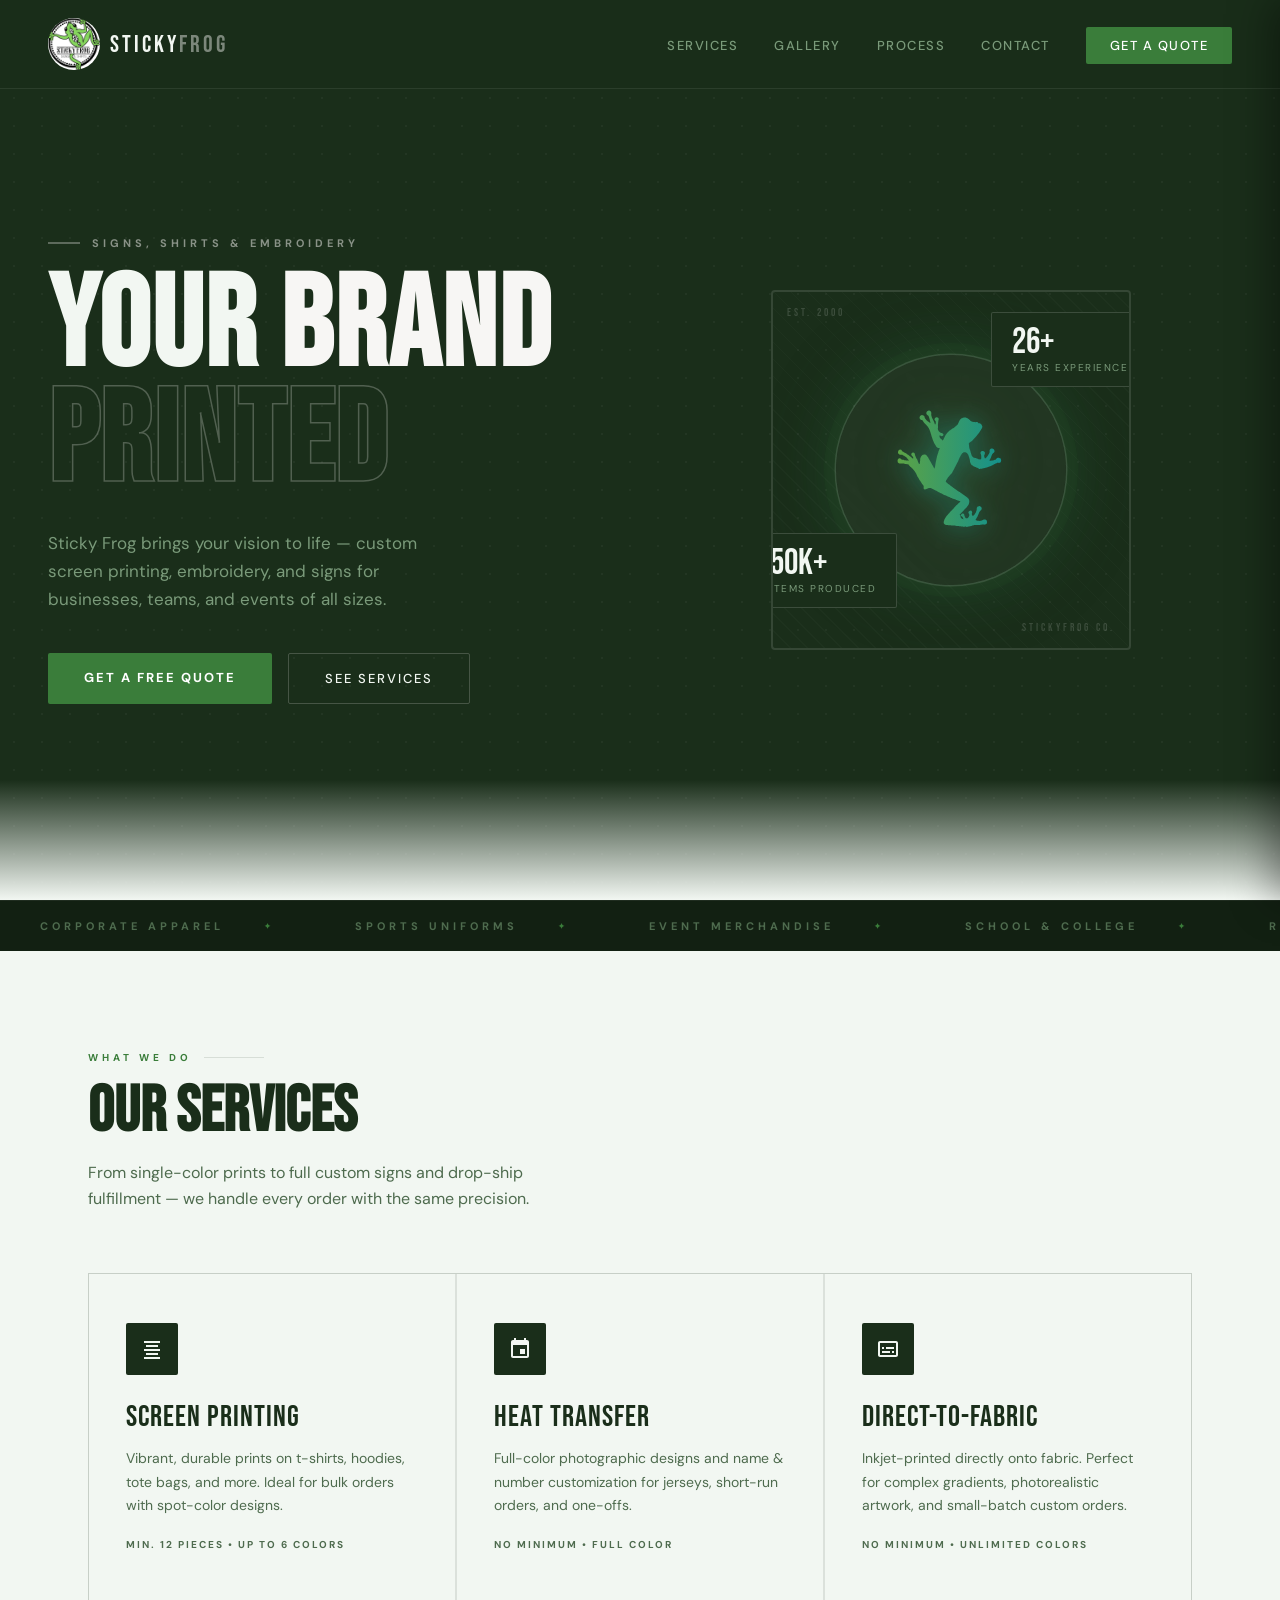
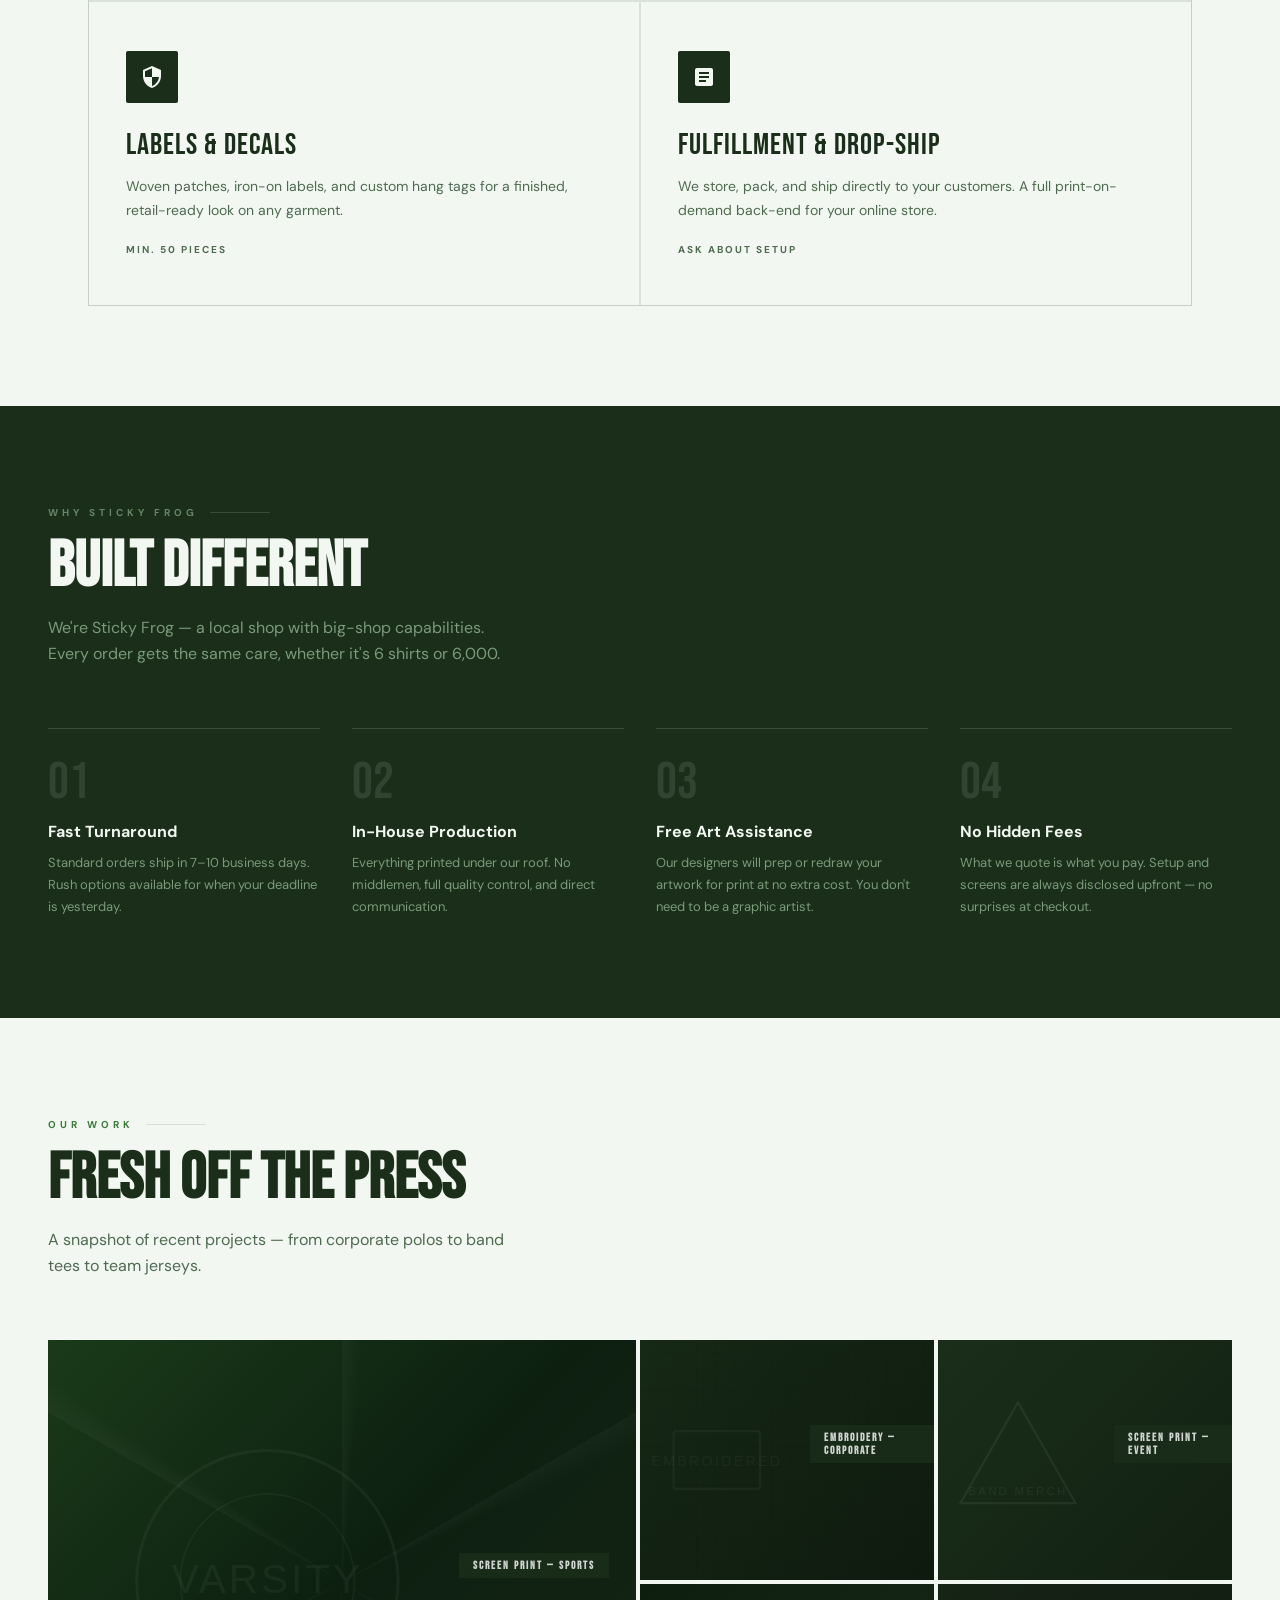
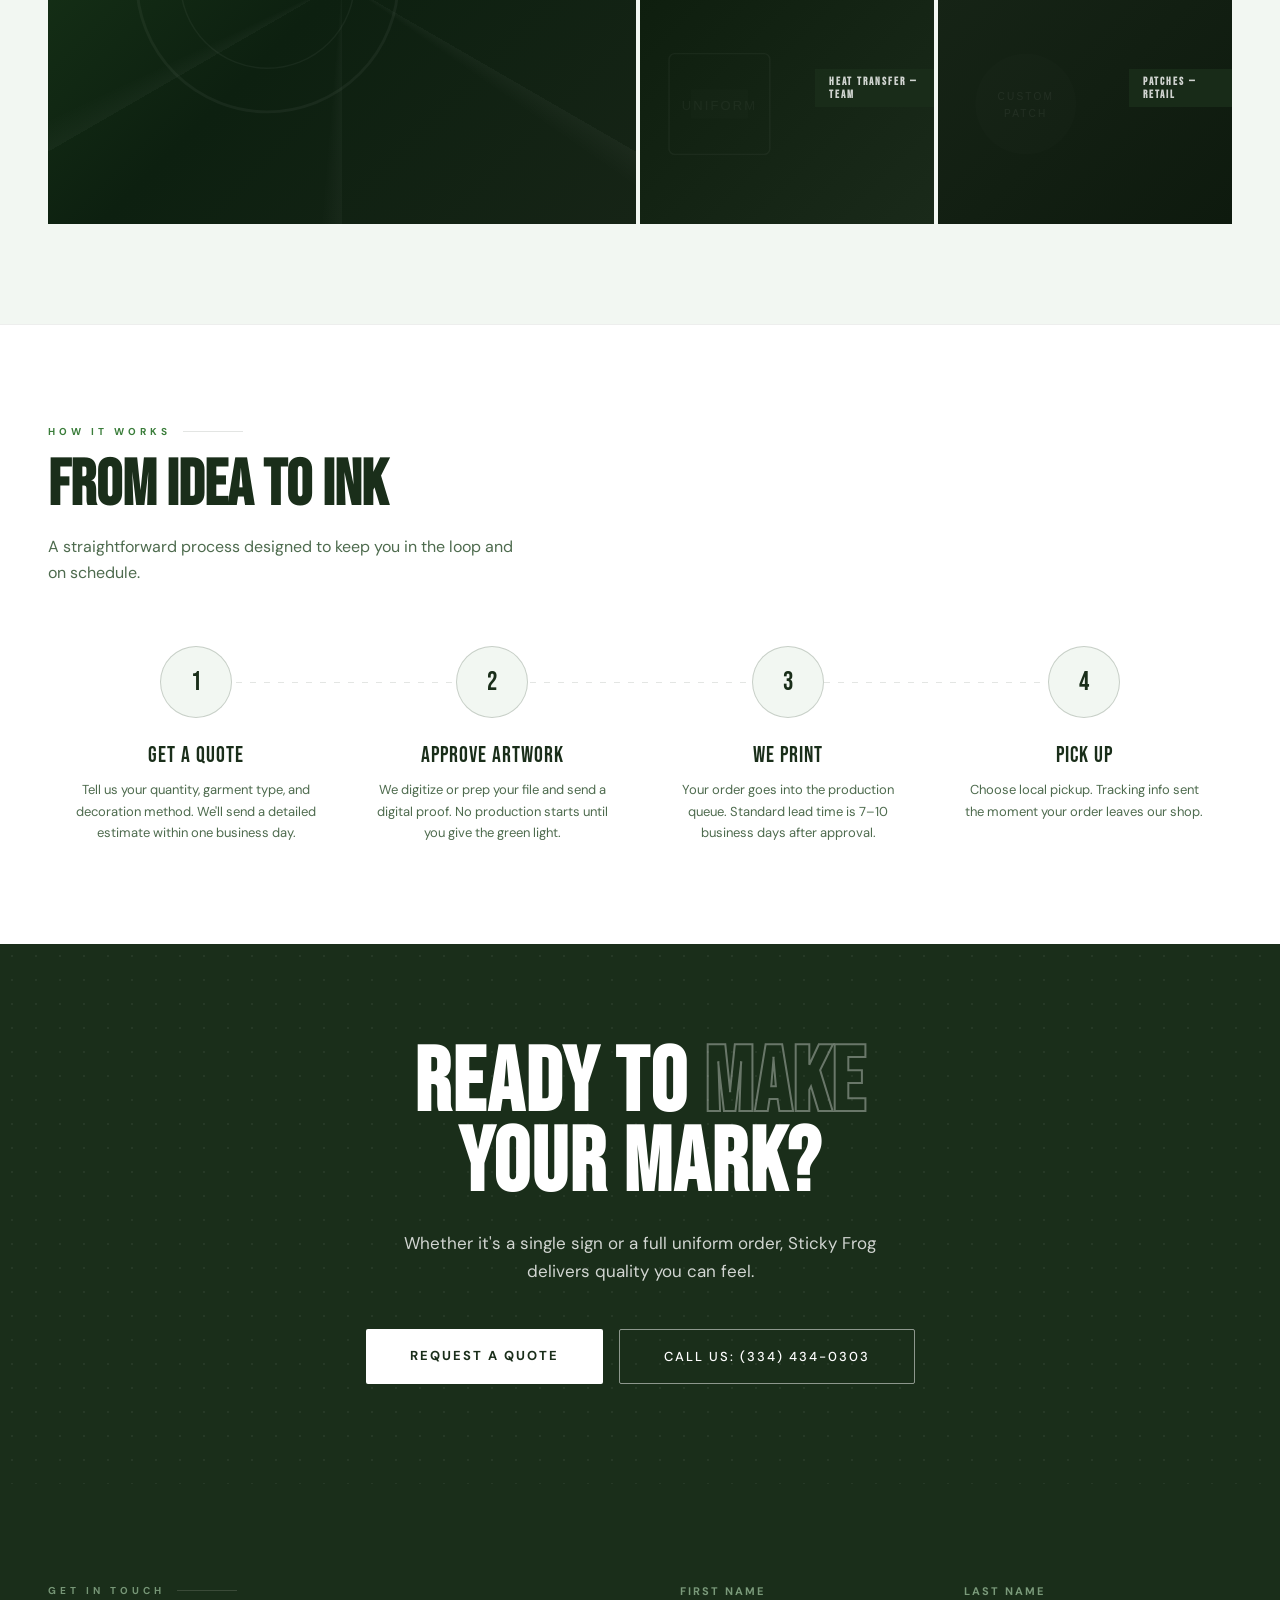
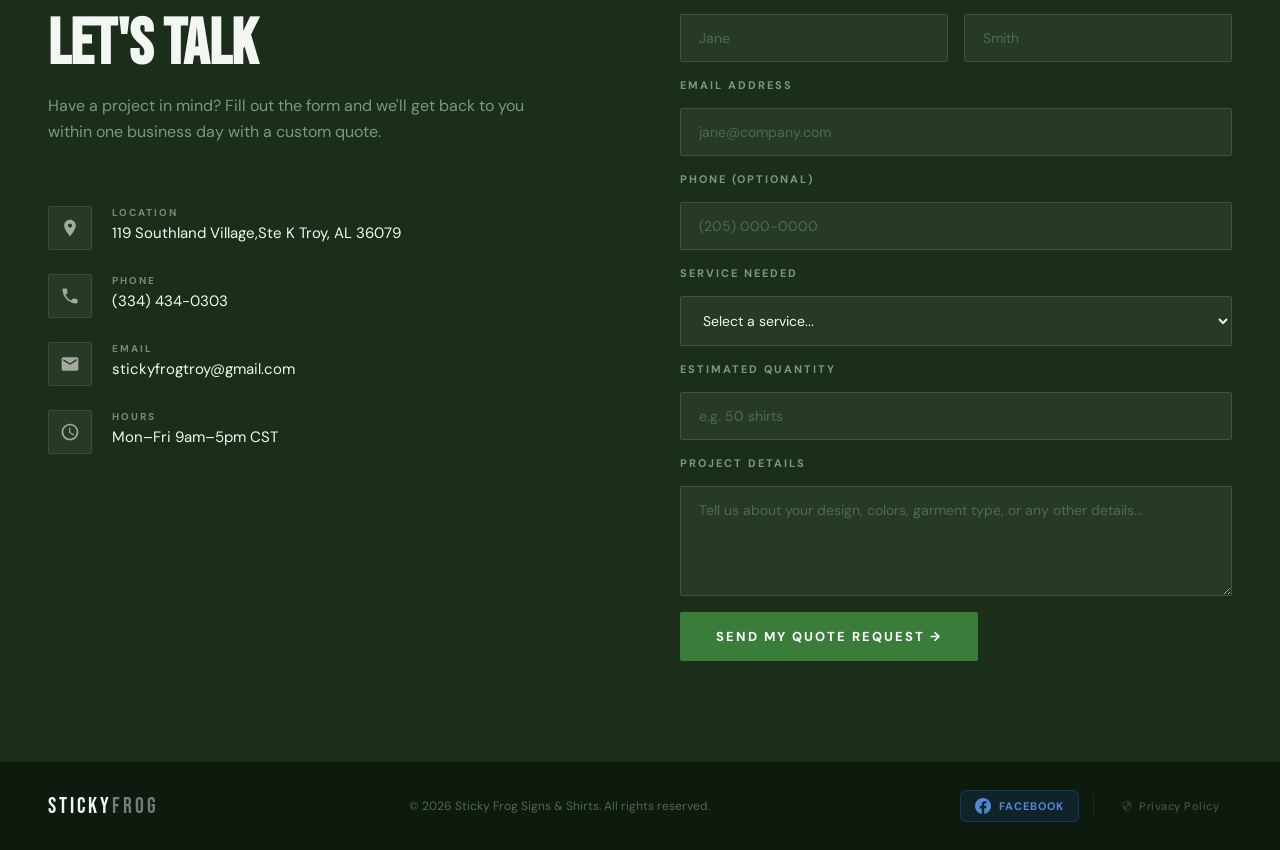
==== commit e7ca7f8b: "Typo Updated" ====
--- a/index.html
+++ b/index.html
@@ -4,6 +4,8 @@
 <meta charset="UTF-8">
 <meta name="viewport" content="width=device-width, initial-scale=1.0">
 <title>Sticky Frog | Signs & Shirts</title>
+<link rel="icon" type="image/jpeg" href="[data-uri]">
+<link rel="apple-touch-icon" href="[data-uri]">
 <link href="https://fonts.googleapis.com/css2?family=Bebas+Neue&family=DM+Sans:ital,wght@0,300;0,400;0,500;0,700;1,300&display=swap" rel="stylesheet">
 <style>
   *, *::before, *::after { box-sizing: border-box; margin: 0; padding: 0; }
@@ -317,10 +319,21 @@
 
   .services-grid {
     display: grid;
-    grid-template-columns: repeat(3, 1fr);
+    grid-template-columns: repeat(6, 1fr);
     gap: 2px;
     background: rgba(26,46,26,0.1);
     border: 1px solid rgba(26,46,26,0.1);
+  }
+  /* First 3 cards — span 2 columns each = full row of 3 */
+  .services-grid .service-card:nth-child(1),
+  .services-grid .service-card:nth-child(2),
+  .services-grid .service-card:nth-child(3) {
+    grid-column: span 2;
+  }
+  /* Last 2 cards — span 3 columns each = full row of 2, perfectly centered */
+  .services-grid .service-card:nth-child(4),
+  .services-grid .service-card:nth-child(5) {
+    grid-column: span 3;
   }
   .service-card {
     background: var(--cotton);
@@ -1606,6 +1619,107 @@
     }
   }
 
+
+  /* ── Footer legal ── */
+  footer { flex-wrap: wrap; gap: 12px 20px; }
+  .footer-legal {
+    display: flex; align-items: center; gap: 10px;
+  }
+  .footer-legal a {
+    font-size: 11px; color: rgba(255,255,255,0.25);
+    text-decoration: none; letter-spacing: 0.5px;
+    transition: color 0.22s ease;
+  }
+  .footer-legal a:hover { color: rgba(180,220,180,0.75); }
+  .footer-dot { color: rgba(255,255,255,0.12); font-size: 10px; }
+  .footer-links a { transition: color 0.22s ease, letter-spacing 0.22s ease; }
+  .footer-links a:hover { color: rgba(180,220,180,0.75); letter-spacing: 2px; }
+
+
+  /* ══ FOOTER POLISH ══ */
+  footer {
+    background: #0d1a0d;
+    padding: 28px 48px;
+    display: flex;
+    align-items: center;
+    justify-content: space-between;
+    flex-wrap: wrap;
+    gap: 16px;
+    border-top: 1px solid rgba(255,255,255,0.06);
+  }
+  .footer-right {
+    display: flex;
+    align-items: center;
+    gap: 6px;
+  }
+
+  /* Facebook button */
+  .footer-social-btn {
+    display: flex; align-items: center; gap: 8px;
+    background: rgba(24,119,242,0.12);
+    border: 1px solid rgba(24,119,242,0.25);
+    border-radius: 6px;
+    padding: 7px 14px;
+    text-decoration: none;
+    transition: background 0.22s ease, border-color 0.22s ease, transform 0.22s cubic-bezier(0.34,1.56,0.64,1);
+    color: rgba(100,160,255,0.8);
+  }
+  .footer-social-btn:hover {
+    background: rgba(24,119,242,0.22);
+    border-color: rgba(24,119,242,0.5);
+    transform: translateY(-2px);
+    color: #6aa3ff;
+  }
+  .footer-social-icon {
+    display: flex; align-items: center;
+    transition: transform 0.22s ease;
+  }
+  .footer-social-btn:hover .footer-social-icon { transform: scale(1.15); }
+  .footer-social-label {
+    font-size: 11px; font-weight: 700;
+    letter-spacing: 1px; text-transform: uppercase;
+  }
+
+  /* Separator */
+  .footer-sep {
+    display: block;
+    width: 1px; height: 24px;
+    background: rgba(255,255,255,0.08);
+    margin: 0 8px;
+  }
+
+  /* Privacy Policy link */
+  .footer-policy-link {
+    display: flex; align-items: center; gap: 6px;
+    font-size: 11px; font-weight: 500;
+    letter-spacing: 0.5px;
+    color: rgba(255,255,255,0.25);
+    text-decoration: none;
+    padding: 7px 12px;
+    border-radius: 6px;
+    border: 1px solid transparent;
+    transition: color 0.22s ease, background 0.22s ease,
+                border-color 0.22s ease, transform 0.22s ease;
+  }
+  .footer-policy-link:hover {
+    color: rgba(180,220,180,0.85);
+    background: rgba(58,125,58,0.08);
+    border-color: rgba(58,125,58,0.2);
+    transform: translateY(-2px);
+  }
+  .footer-policy-icon {
+    display: flex; align-items: center;
+    opacity: 0.5;
+    transition: opacity 0.22s ease;
+  }
+  .footer-policy-link:hover .footer-policy-icon { opacity: 1; }
+
+  @media (max-width: 600px) {
+    footer { flex-direction: column; align-items: center; text-align: center; padding: 24px; }
+    .footer-right { flex-wrap: wrap; justify-content: center; }
+    .footer-sep { width: 24px; height: 1px; margin: 0; }
+  }
+
 </style>
 </head>
 <body>
@@ -1683,7 +1797,7 @@
     </div>
     <div class="hero-visual">
       <div class="press-frame">
-        <span class="corner-tag tl">EST. 2008</span>
+        <span class="corner-tag tl">EST. 2000</span>
         <span class="corner-tag br">STICKYFROG CO.</span>
         <div class="press-inner">
           <div class="frog-svg-wrap">
@@ -1691,7 +1805,7 @@
           </div>
         </div>
         <div class="press-stat stat-a">
-          <div class="press-stat-num">15+</div>
+          <div class="press-stat-num">26+</div>
           <div class="press-stat-label">Years Experience</div>
         </div>
         <div class="press-stat stat-b">
@@ -1731,7 +1845,7 @@
   <div class="section">
     <div class="section-label reveal">What We Do</div>
     <h2 class="section-title reveal d1">OUR SERVICES</h2>
-    <p class="section-sub reveal d2">From single-color prints to multi-head embroidery runs — we handle every order with the same precision.</p>
+    <p class="section-sub reveal d2">From single-color prints to full custom signs and drop-ship fulfillment — we handle every order with the same precision.</p>
     <div class="services-grid">
 
       <div class="service-card reveal d1">
@@ -1743,16 +1857,9 @@
         <div class="service-tag">Min. 12 pieces • Up to 6 colors</div>
       </div>
 
+
+
       <div class="service-card reveal d2">
-        <div class="service-icon">
-          <svg width="24" height="24" viewBox="0 0 24 24"><path d="M12 2C6.48 2 2 6.48 2 12s4.48 10 10 10 10-4.48 10-10S17.52 2 12 2zm0 18c-4.41 0-8-3.59-8-8s3.59-8 8-8 8 3.59 8 8-3.59 8-8 8zm-1-13h2v6h-2zm0 8h2v2h-2z"/></svg>
-        </div>
-        <div class="service-name">Embroidery</div>
-        <p class="service-desc">Thread-stitched logos and text that elevate polos, caps, jackets, and uniforms. Professional-grade finish every time.</p>
-        <div class="service-tag">Min. 6 pieces • 15 thread colors</div>
-      </div>
-
-      <div class="service-card reveal d3">
         <div class="service-icon">
           <svg width="24" height="24" viewBox="0 0 24 24"><path d="M17 12h-5v5h5v-5zM16 1v2H8V1H6v2H5c-1.11 0-1.99.9-1.99 2L3 19c0 1.1.89 2 2 2h14c1.1 0 2-.9 2-2V5c0-1.1-.9-2-2-2h-1V1h-2zm3 18H5V8h14v11z"/></svg>
         </div>
@@ -1761,25 +1868,25 @@
         <div class="service-tag">No minimum • Full color</div>
       </div>
 
-      <div class="service-card reveal d4">
+      <div class="service-card reveal d3">
         <div class="service-icon">
           <svg width="24" height="24" viewBox="0 0 24 24"><path d="M20 4H4c-1.1 0-2 .9-2 2v12c0 1.1.9 2 2 2h16c1.1 0 2-.9 2-2V6c0-1.1-.9-2-2-2zm0 14H4V6h16v12zM6 10h2v2H6zm0 4h8v2H6zm10 0h2v2h-2zm-6-4h8v2h-8z"/></svg>
         </div>
-        <div class="service-name">Direct-to-Garment</div>
+        <div class="service-name">Direct-to-Fabric</div>
         <p class="service-desc">Inkjet-printed directly onto fabric. Perfect for complex gradients, photorealistic artwork, and small-batch custom orders.</p>
         <div class="service-tag">No minimum • Unlimited colors</div>
       </div>
 
-      <div class="service-card reveal d5">
+      <div class="service-card reveal d4">
         <div class="service-icon">
           <svg width="24" height="24" viewBox="0 0 24 24"><path d="M12 1L3 5v6c0 5.55 3.84 10.74 9 12 5.16-1.26 9-6.45 9-12V5l-9-4zm0 10.99h7c-.53 4.12-3.28 7.79-7 8.94V12H5V6.3l7-3.11v8.8z"/></svg>
         </div>
-        <div class="service-name">Patches & Labels</div>
+        <div class="service-name">Labels & Decals</div>
         <p class="service-desc">Woven patches, iron-on labels, and custom hang tags for a finished, retail-ready look on any garment.</p>
         <div class="service-tag">Min. 50 pieces</div>
       </div>
 
-      <div class="service-card reveal d6">
+      <div class="service-card reveal d5">
         <div class="service-icon">
           <svg width="24" height="24" viewBox="0 0 24 24"><path d="M19 3H5c-1.1 0-2 .9-2 2v14c0 1.1.9 2 2 2h14c1.1 0 2-.9 2-2V5c0-1.1-.9-2-2-2zm-5 14H7v-2h7v2zm3-4H7v-2h10v2zm0-4H7V7h10v2z"/></svg>
         </div>
@@ -1807,7 +1914,7 @@
       <div class="why-card reveal d2">
         <div class="why-num">02</div>
         <div class="why-title">In-House Production</div>
-        <p class="why-desc">Everything printed and stitched under our roof. No middlemen, full quality control, and direct communication.</p>
+        <p class="why-desc">Everything printed under our roof. No middlemen, full quality control, and direct communication.</p>
       </div>
       <div class="why-card reveal d3">
         <div class="why-num">03</div>
@@ -1817,7 +1924,7 @@
       <div class="why-card reveal d4">
         <div class="why-num">04</div>
         <div class="why-title">No Hidden Fees</div>
-        <p class="why-desc">What we quote is what you pay. Setup, screens, and digitizing are always disclosed upfront — no surprises at checkout.</p>
+        <p class="why-desc">What we quote is what you pay. Setup and screens are always disclosed upfront — no surprises at checkout.</p>
       </div>
     </div>
   </div>
@@ -1907,8 +2014,8 @@
       </div>
       <div class="process-step reveal d4">
         <div class="step-dot">4</div>
-        <div class="step-name">Ship or Pick Up</div>
-        <p class="step-desc">Choose local pickup or we ship nationwide. Tracking info sent the moment your order leaves our shop.</p>
+        <div class="step-name">Pick Up</div>
+        <p class="step-desc">Choose local pickup. Tracking info sent the moment your order leaves our shop.</p>
       </div>
     </div>
   </div>
@@ -1923,7 +2030,7 @@
     <p class="cta-sub reveal d1">Whether it's a single sign or a full uniform order, Sticky Frog delivers quality you can feel.</p>
     <div class="cta-buttons reveal d2">
       <a href="#contact" class="btn-white">Request a Quote</a>
-      <a href="tel:+12055550100" class="btn-ghost-white">Call Us: (205) 555-0100</a>
+      <a href="tel:+13344340303" class="btn-ghost-white">Call Us: (334) 434-0303</a>
     </div>
   </div>
 </section>
@@ -1942,7 +2049,7 @@
           </div>
           <div>
             <div class="contact-label">Location</div>
-            <div class="contact-value">1204 Industrial Blvd, Birmingham, AL 35203</div>
+            <div class="contact-value">119 Southland Village,Ste K Troy, AL 36079</div>
           </div>
         </div>
         <div class="contact-item">
@@ -1951,7 +2058,7 @@
           </div>
           <div>
             <div class="contact-label">Phone</div>
-            <div class="contact-value">(205) 555-0100</div>
+            <div class="contact-value">(334) 434-0303</div>
           </div>
         </div>
         <div class="contact-item">
@@ -1960,7 +2067,7 @@
           </div>
           <div>
             <div class="contact-label">Email</div>
-            <div class="contact-value">hello@stickyfrog.com</div>
+            <div class="contact-value">stickyfrogtroy@gmail.com</div>
           </div>
         </div>
         <div class="contact-item">
@@ -1969,7 +2076,7 @@
           </div>
           <div>
             <div class="contact-label">Hours</div>
-            <div class="contact-value">Mon–Fri 8am–5pm CST</div>
+            <div class="contact-value">Mon–Fri 9am–5pm CST</div>
           </div>
         </div>
       </div>
@@ -1977,7 +2084,7 @@
     <div>
       <div class="contact-form reveal-right">
         <form
-          action="https://formsubmit.co/tranjan638@gmail.com"
+          action="https://formsubmit.co/stickyfrogtroy@gmail.com"
           method="POST"
         >
           <!-- FormSubmit Configuration -->
@@ -2010,11 +2117,10 @@
             <select name="service" required>
               <option value="">Select a service...</option>
               <option>Screen Printing</option>
-              <option>Embroidery</option>
               <option>Custom Signs</option>
               <option>Heat Transfer</option>
-              <option>Direct-to-Garment</option>
-              <option>Patches &amp; Labels</option>
+              <option>Direct-to-Fabric</option>
+              <option>Labels &amp; Decals</option>
               <option>Fulfillment / Drop-Ship</option>
               <option>Not Sure / Multiple</option>
             </select>
@@ -2036,13 +2142,40 @@
 
 <!-- FOOTER -->
 <footer>
+  <!-- Brand -->
   <div class="footer-logo">STICKY<span>FROG</span></div>
-  <div class="footer-copy">© 2026 Sticky Frog Signs & Shirts. All rights reserved.</div>
-  <div class="footer-links">
-    <a href="#">Privacy</a>
-    <a href="#">Terms</a>
-    <a href="#">Instagram</a>
-    <a href="#">Facebook</a>
+
+  <!-- Copyright -->
+  <div class="footer-copy">© 2026 Sticky Frog Signs &amp; Shirts. All rights reserved.</div>
+
+  <!-- Right side: social + policy -->
+  <div class="footer-right">
+
+    <!-- Facebook with official brand icon -->
+    <a href="https://www.facebook.com/people/Sticky-Frog/61566580192704/"
+       target="_blank" rel="noopener"
+       class="footer-social-btn" aria-label="Facebook">
+      <span class="footer-social-icon">
+        <svg width="16" height="16" viewBox="0 0 24 24" fill="currentColor">
+          <path d="M24 12.073C24 5.405 18.627 0 12 0S0 5.405 0 12.073C0 18.1 4.388 23.094 10.125 24v-8.437H7.078v-3.49h3.047V9.41c0-3.025 1.792-4.697 4.533-4.697 1.312 0 2.686.235 2.686.235v2.97h-1.513c-1.491 0-1.956.93-1.956 1.883v2.25h3.328l-.532 3.49h-2.796V24C19.612 23.094 24 18.1 24 12.073z"/>
+        </svg>
+      </span>
+      <span class="footer-social-label">Facebook</span>
+    </a>
+
+    <span class="footer-sep"></span>
+
+    <!-- Privacy Policy -->
+    <!-- <a href="privacy.html" class="footer-policy-link"> -->
+    <a class="footer-policy-link">
+      <span class="footer-policy-icon">
+        <svg width="12" height="12" viewBox="0 0 24 24" fill="currentColor">
+          <path d="M12 1L3 5v6c0 5.55 3.84 10.74 9 12 5.16-1.26 9-6.45 9-12V5l-9-4zm0 10.99h7c-.53 4.12-3.28 7.79-7 8.94V12H5V6.3l7-3.11v8.8z"/>
+        </svg>
+      </span>
+      Privacy Policy
+    </a>
+
   </div>
 </footer>
 
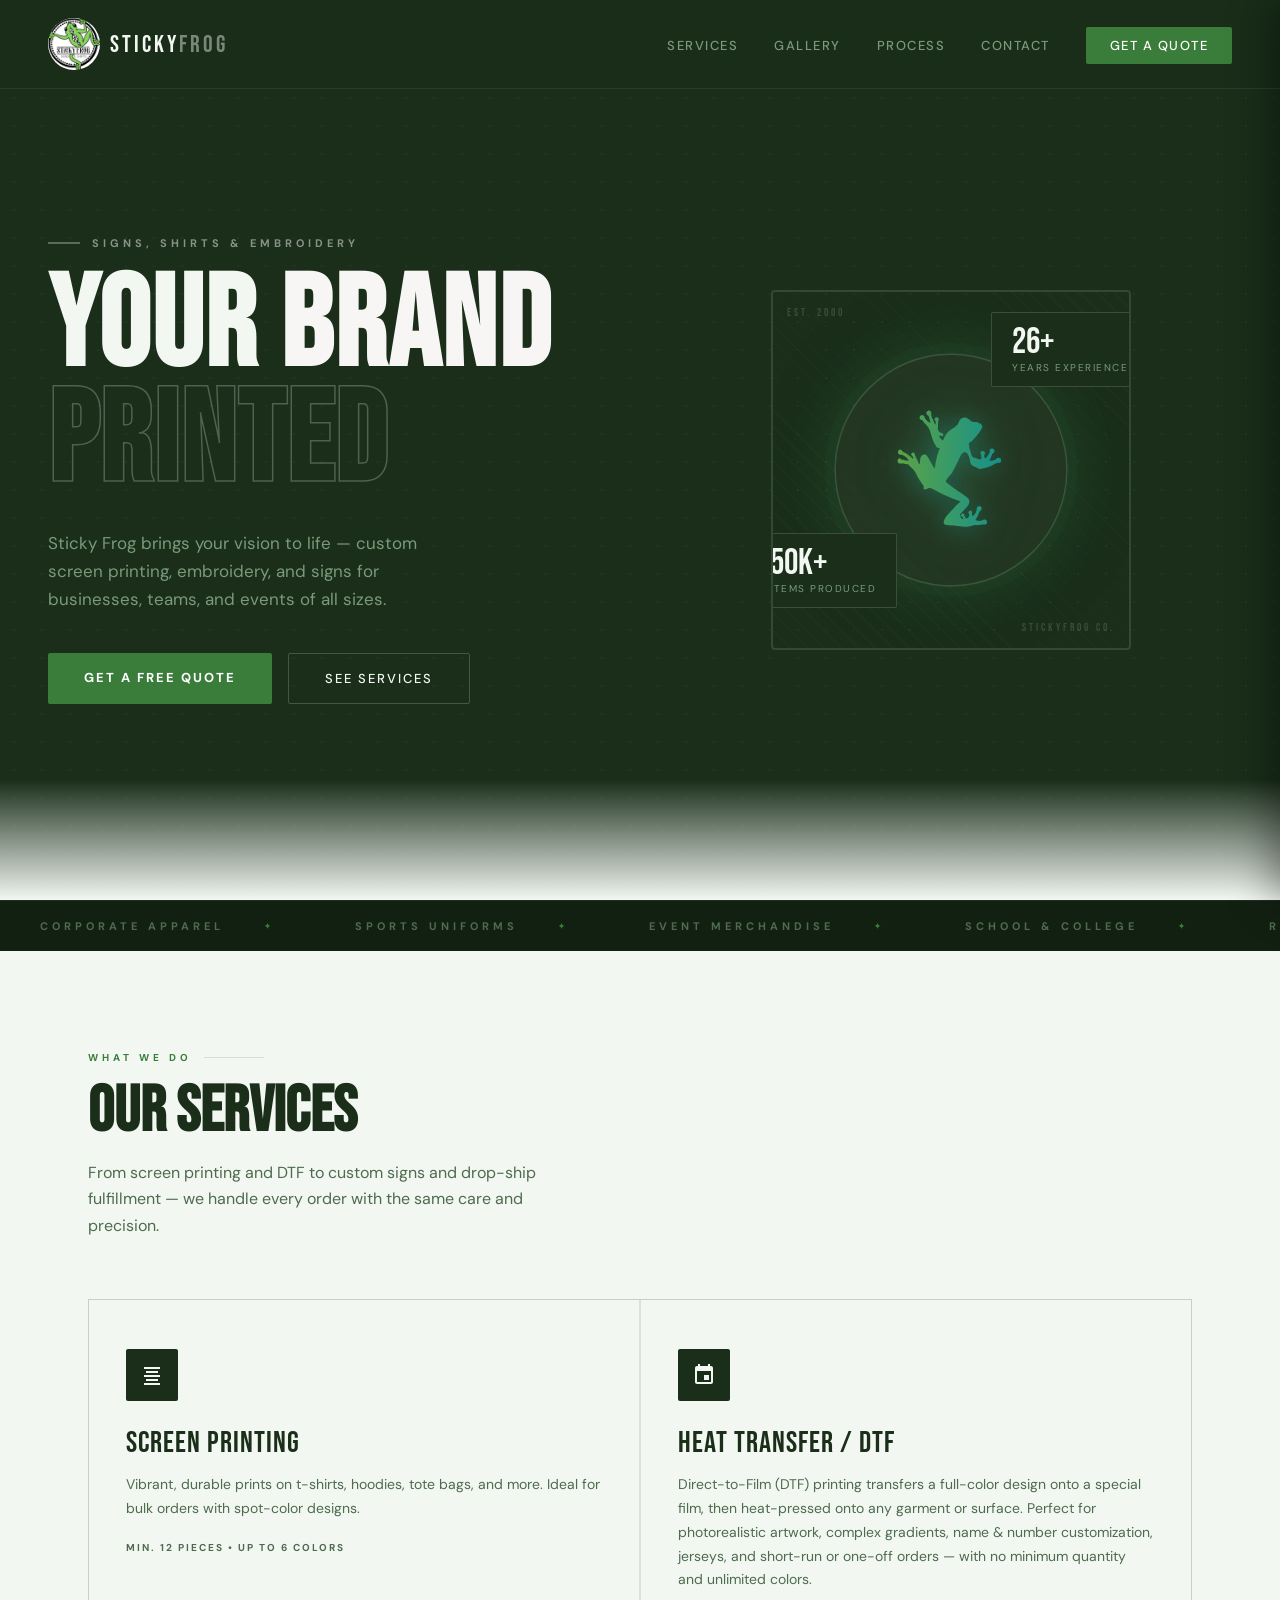
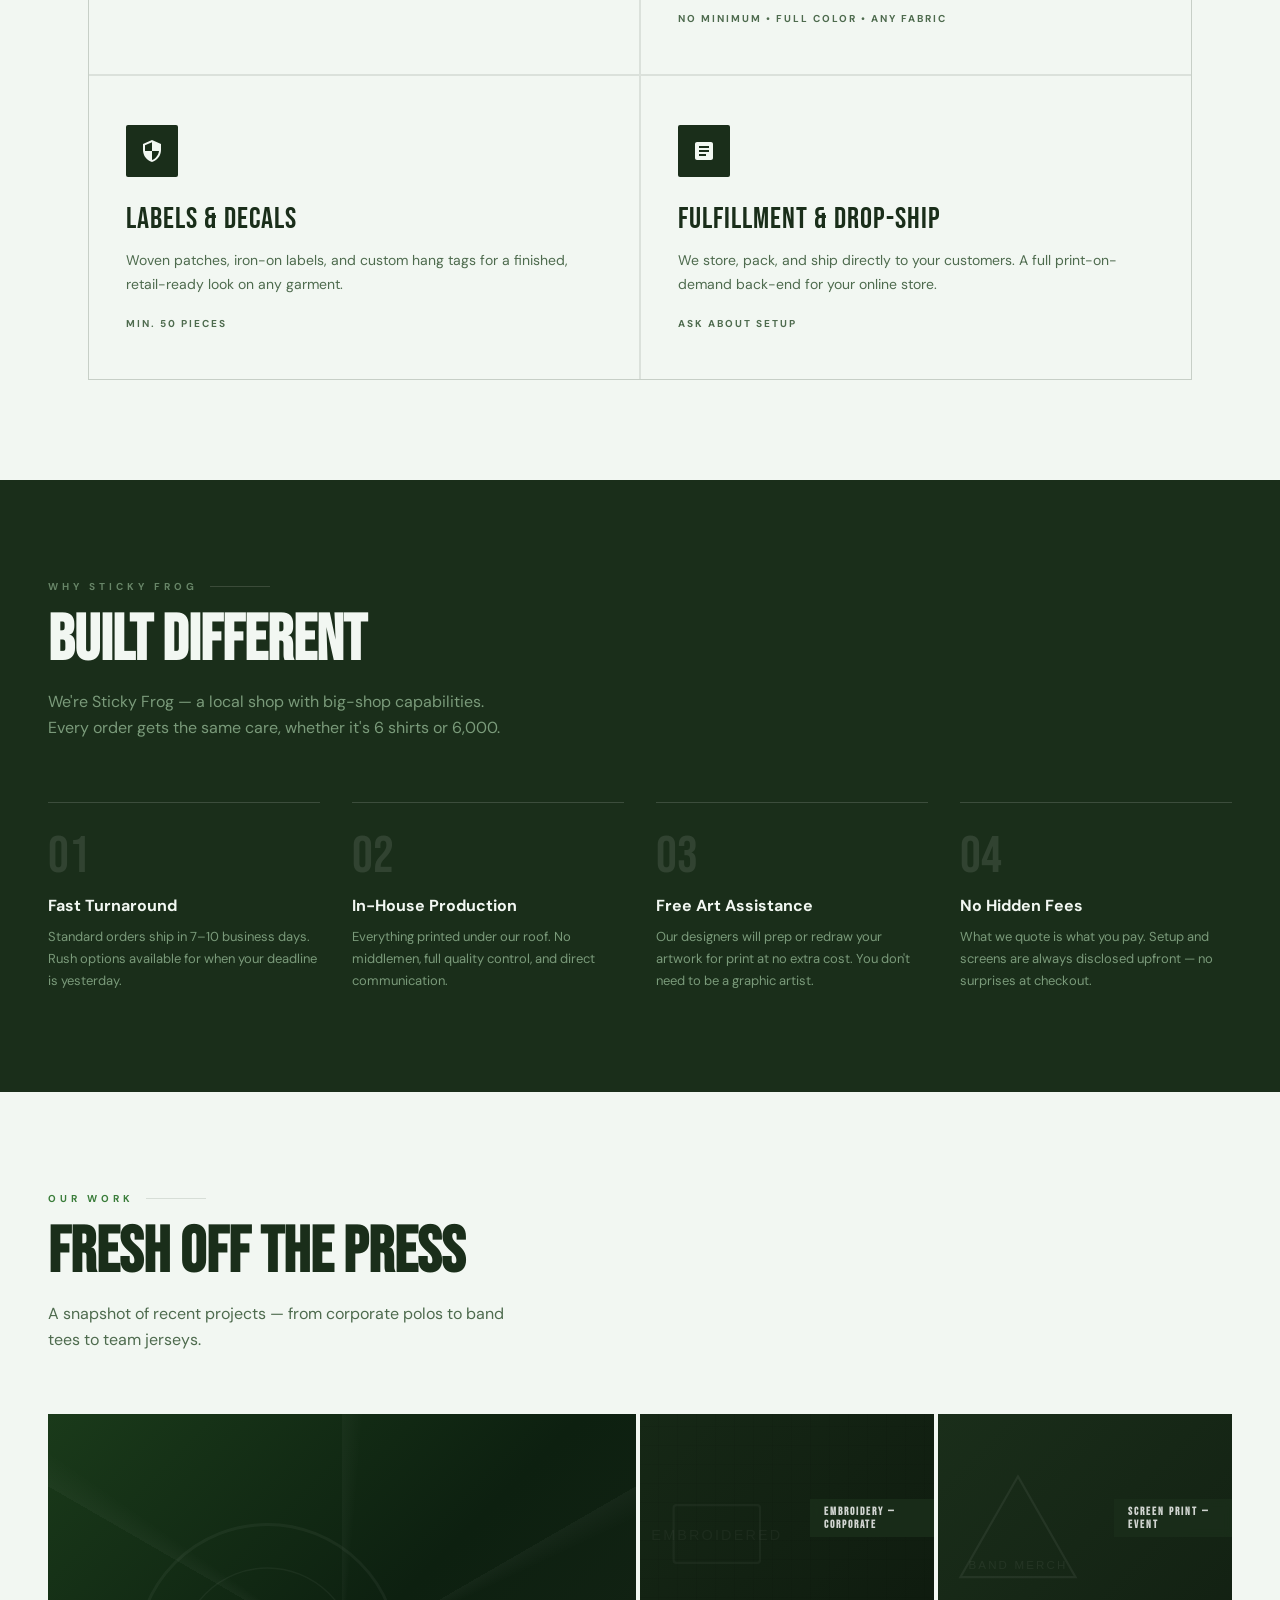
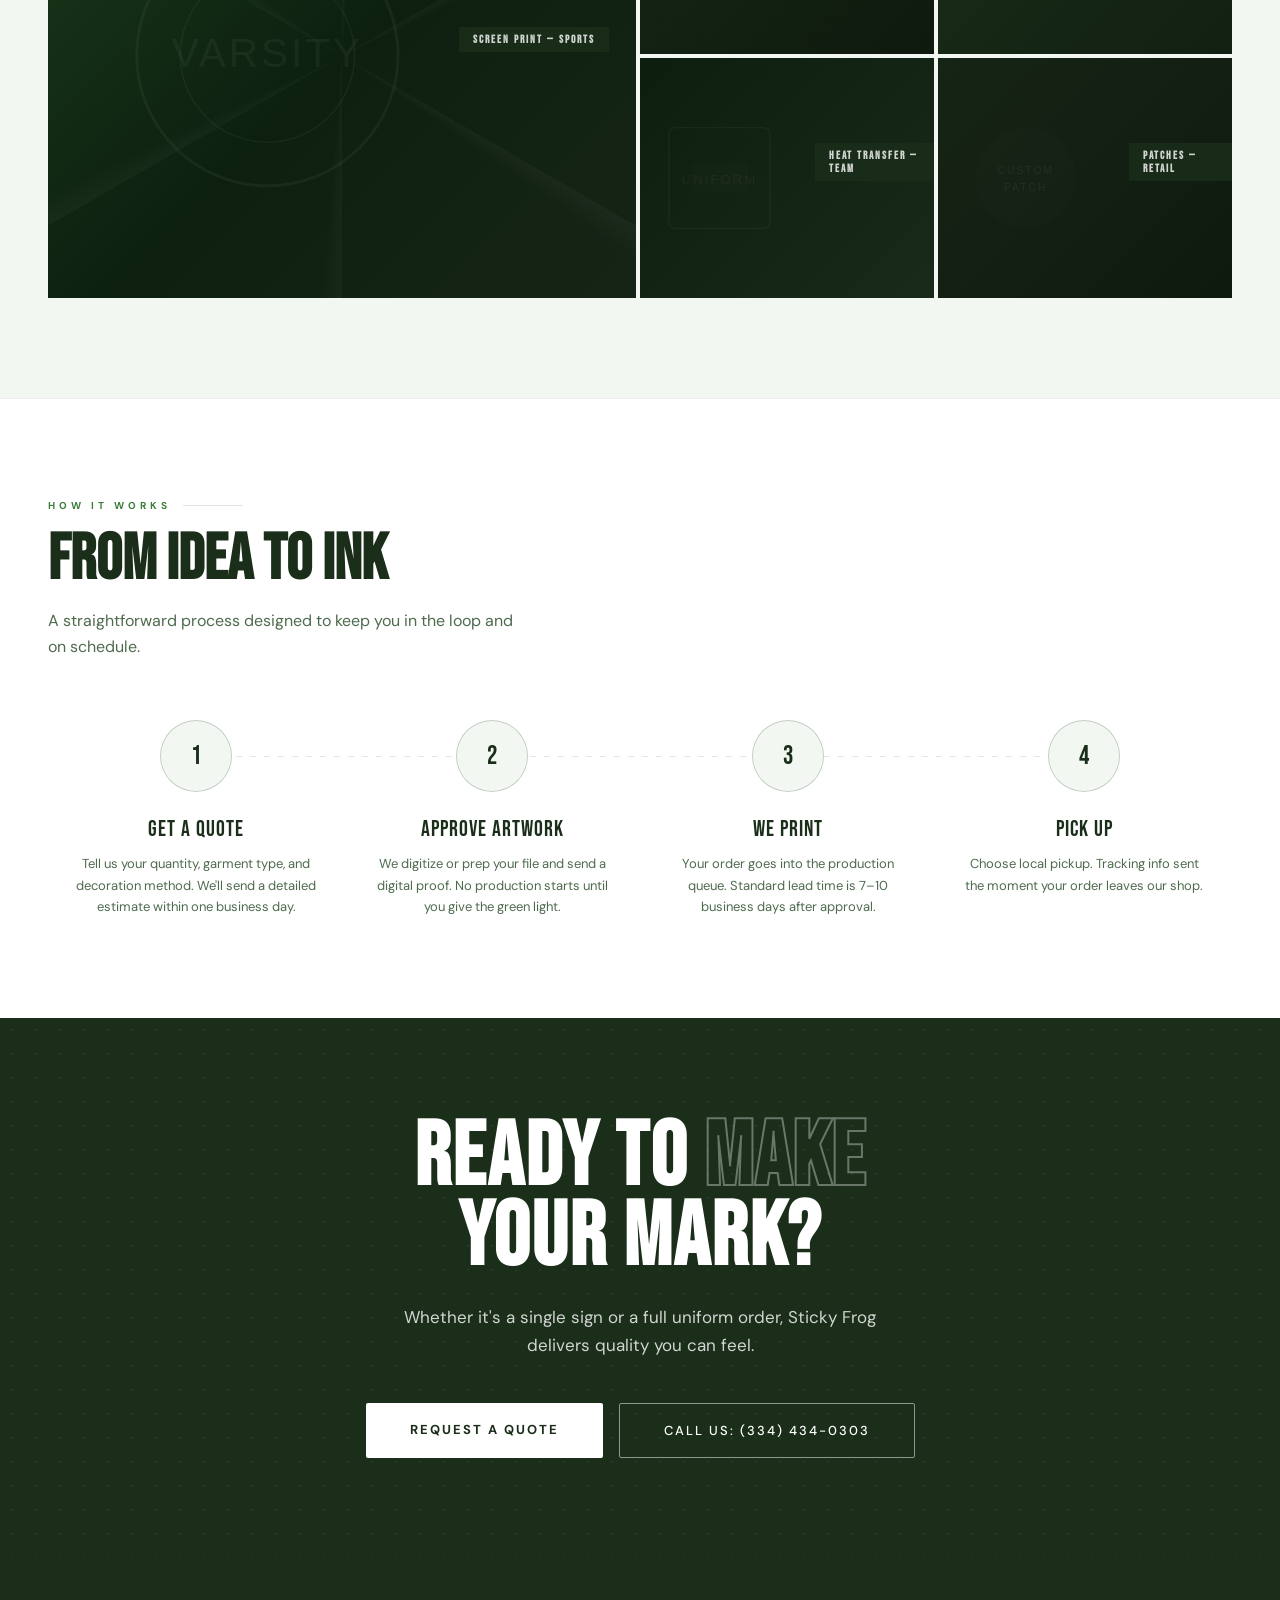
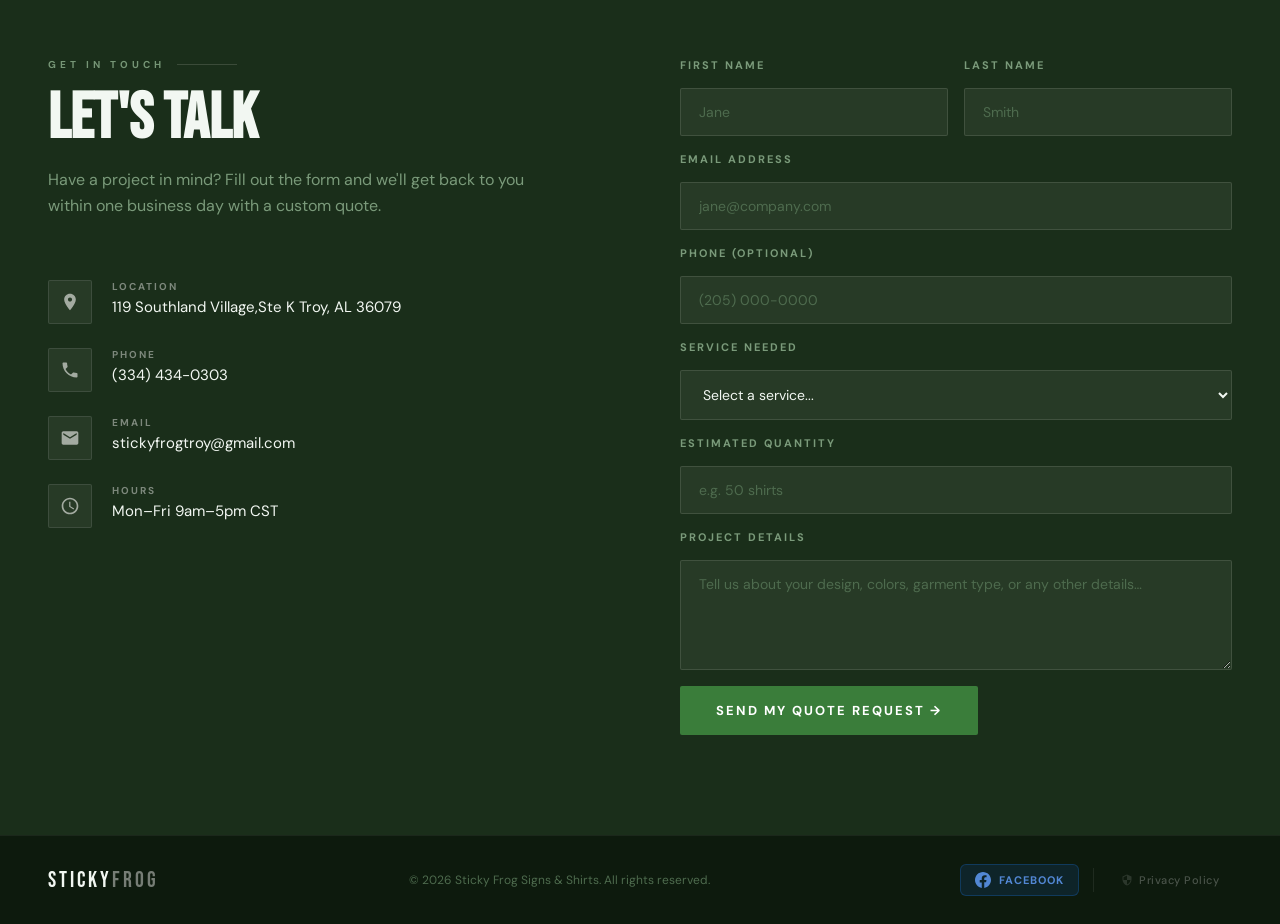
==== commit 9fe2f8e9: "Cosmetic Changes" ====
--- a/index.html
+++ b/index.html
@@ -319,21 +319,14 @@
 
   .services-grid {
     display: grid;
-    grid-template-columns: repeat(6, 1fr);
+    grid-template-columns: repeat(4, 1fr);
     gap: 2px;
     background: rgba(26,46,26,0.1);
     border: 1px solid rgba(26,46,26,0.1);
   }
-  /* First 3 cards — span 2 columns each = full row of 3 */
-  .services-grid .service-card:nth-child(1),
-  .services-grid .service-card:nth-child(2),
-  .services-grid .service-card:nth-child(3) {
+  /* 4 cards — 2 per row, perfectly balanced */
+  .services-grid .service-card {
     grid-column: span 2;
-  }
-  /* Last 2 cards — span 3 columns each = full row of 2, perfectly centered */
-  .services-grid .service-card:nth-child(4),
-  .services-grid .service-card:nth-child(5) {
-    grid-column: span 3;
   }
   .service-card {
     background: var(--cotton);
@@ -1845,7 +1838,7 @@
   <div class="section">
     <div class="section-label reveal">What We Do</div>
     <h2 class="section-title reveal d1">OUR SERVICES</h2>
-    <p class="section-sub reveal d2">From single-color prints to full custom signs and drop-ship fulfillment — we handle every order with the same precision.</p>
+    <p class="section-sub reveal d2">From screen printing and DTF to custom signs and drop-ship fulfillment — we handle every order with the same care and precision.</p>
     <div class="services-grid">
 
       <div class="service-card reveal d1">
@@ -1863,21 +1856,12 @@
         <div class="service-icon">
           <svg width="24" height="24" viewBox="0 0 24 24"><path d="M17 12h-5v5h5v-5zM16 1v2H8V1H6v2H5c-1.11 0-1.99.9-1.99 2L3 19c0 1.1.89 2 2 2h14c1.1 0 2-.9 2-2V5c0-1.1-.9-2-2-2h-1V1h-2zm3 18H5V8h14v11z"/></svg>
         </div>
-        <div class="service-name">Heat Transfer</div>
-        <p class="service-desc">Full-color photographic designs and name & number customization for jerseys, short-run orders, and one-offs.</p>
-        <div class="service-tag">No minimum • Full color</div>
+        <div class="service-name">Heat Transfer / DTF</div>
+        <p class="service-desc">Direct-to-Film (DTF) printing transfers a full-color design onto a special film, then heat-pressed onto any garment or surface. Perfect for photorealistic artwork, complex gradients, name & number customization, jerseys, and short-run or one-off orders — with no minimum quantity and unlimited colors.</p>
+        <div class="service-tag">No minimum • Full color • Any fabric</div>
       </div>
 
       <div class="service-card reveal d3">
-        <div class="service-icon">
-          <svg width="24" height="24" viewBox="0 0 24 24"><path d="M20 4H4c-1.1 0-2 .9-2 2v12c0 1.1.9 2 2 2h16c1.1 0 2-.9 2-2V6c0-1.1-.9-2-2-2zm0 14H4V6h16v12zM6 10h2v2H6zm0 4h8v2H6zm10 0h2v2h-2zm-6-4h8v2h-8z"/></svg>
-        </div>
-        <div class="service-name">Direct-to-Fabric</div>
-        <p class="service-desc">Inkjet-printed directly onto fabric. Perfect for complex gradients, photorealistic artwork, and small-batch custom orders.</p>
-        <div class="service-tag">No minimum • Unlimited colors</div>
-      </div>
-
-      <div class="service-card reveal d4">
         <div class="service-icon">
           <svg width="24" height="24" viewBox="0 0 24 24"><path d="M12 1L3 5v6c0 5.55 3.84 10.74 9 12 5.16-1.26 9-6.45 9-12V5l-9-4zm0 10.99h7c-.53 4.12-3.28 7.79-7 8.94V12H5V6.3l7-3.11v8.8z"/></svg>
         </div>
@@ -1886,7 +1870,7 @@
         <div class="service-tag">Min. 50 pieces</div>
       </div>
 
-      <div class="service-card reveal d5">
+      <div class="service-card reveal d4">
         <div class="service-icon">
           <svg width="24" height="24" viewBox="0 0 24 24"><path d="M19 3H5c-1.1 0-2 .9-2 2v14c0 1.1.9 2 2 2h14c1.1 0 2-.9 2-2V5c0-1.1-.9-2-2-2zm-5 14H7v-2h7v2zm3-4H7v-2h10v2zm0-4H7V7h10v2z"/></svg>
         </div>
@@ -2119,7 +2103,7 @@
               <option>Screen Printing</option>
               <option>Custom Signs</option>
               <option>Heat Transfer</option>
-              <option>Direct-to-Fabric</option>
+              <option>Direct-to-Film</option>
               <option>Labels &amp; Decals</option>
               <option>Fulfillment / Drop-Ship</option>
               <option>Not Sure / Multiple</option>
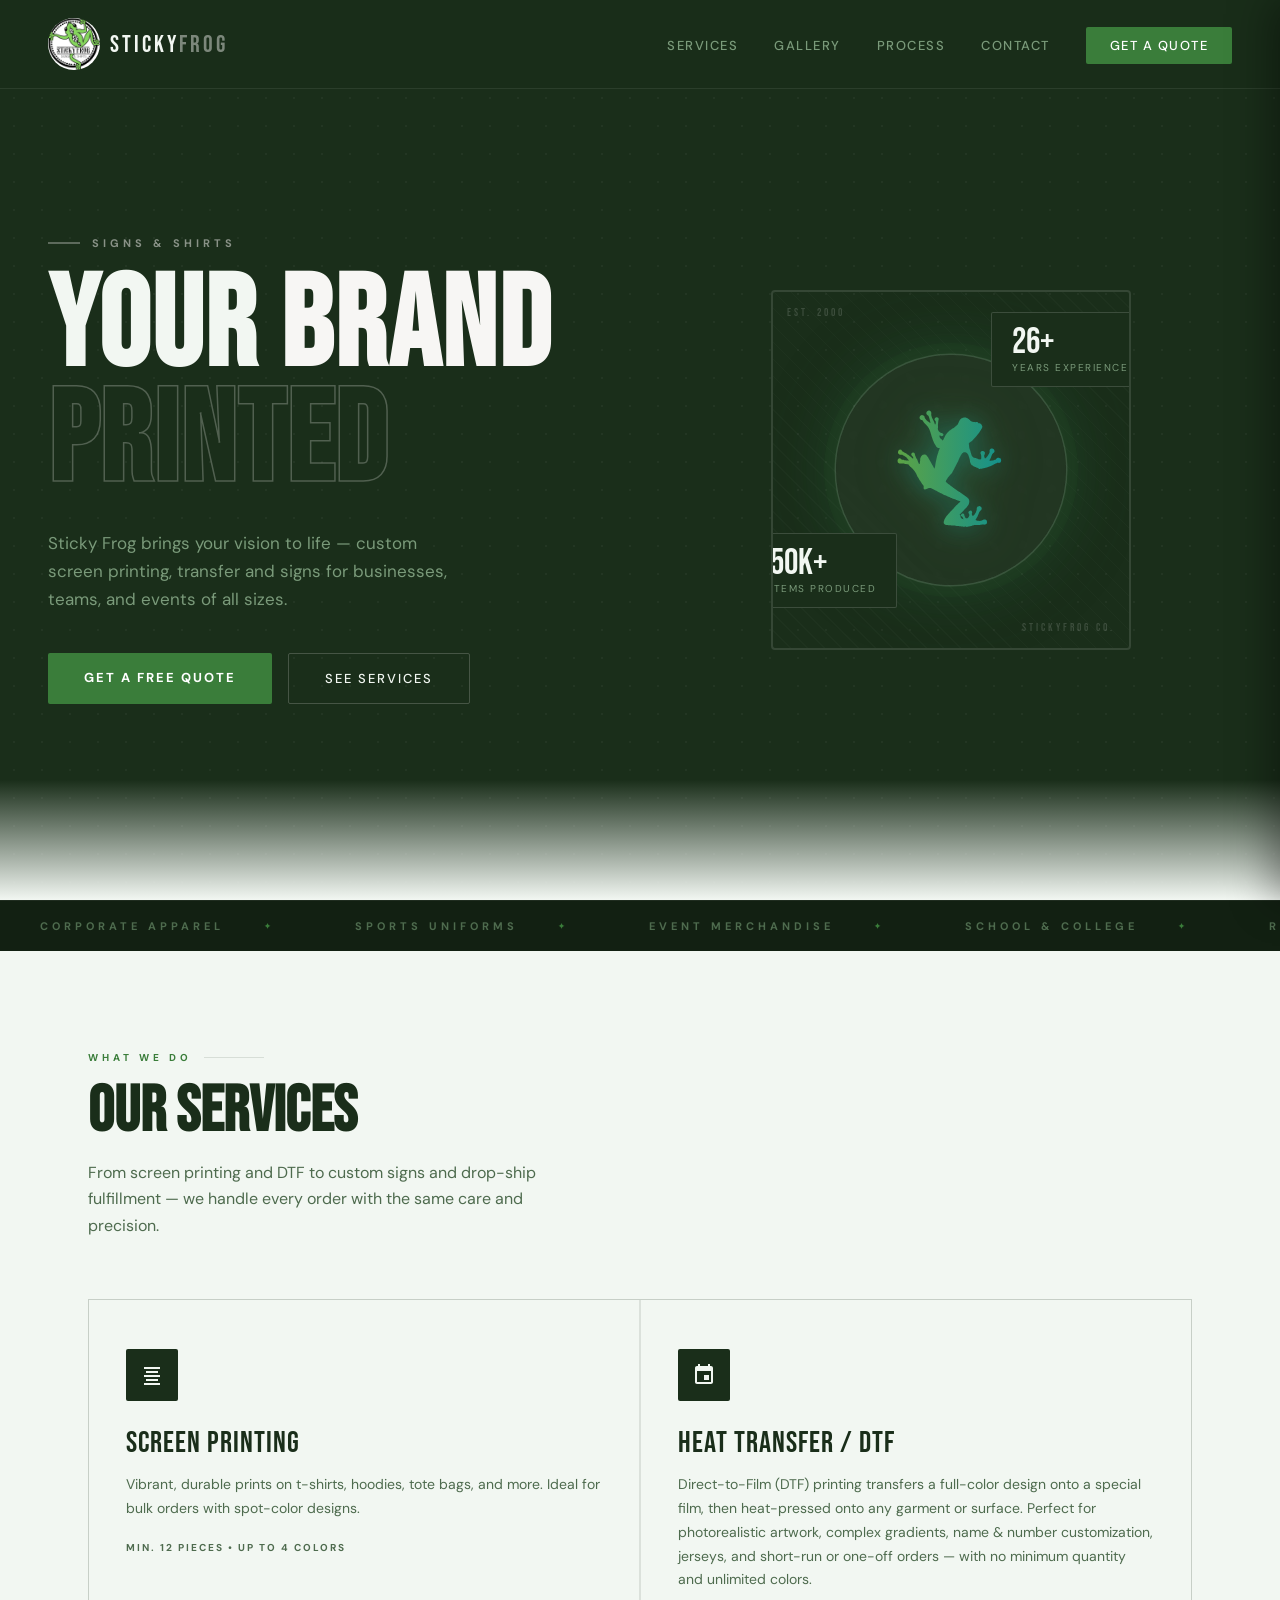
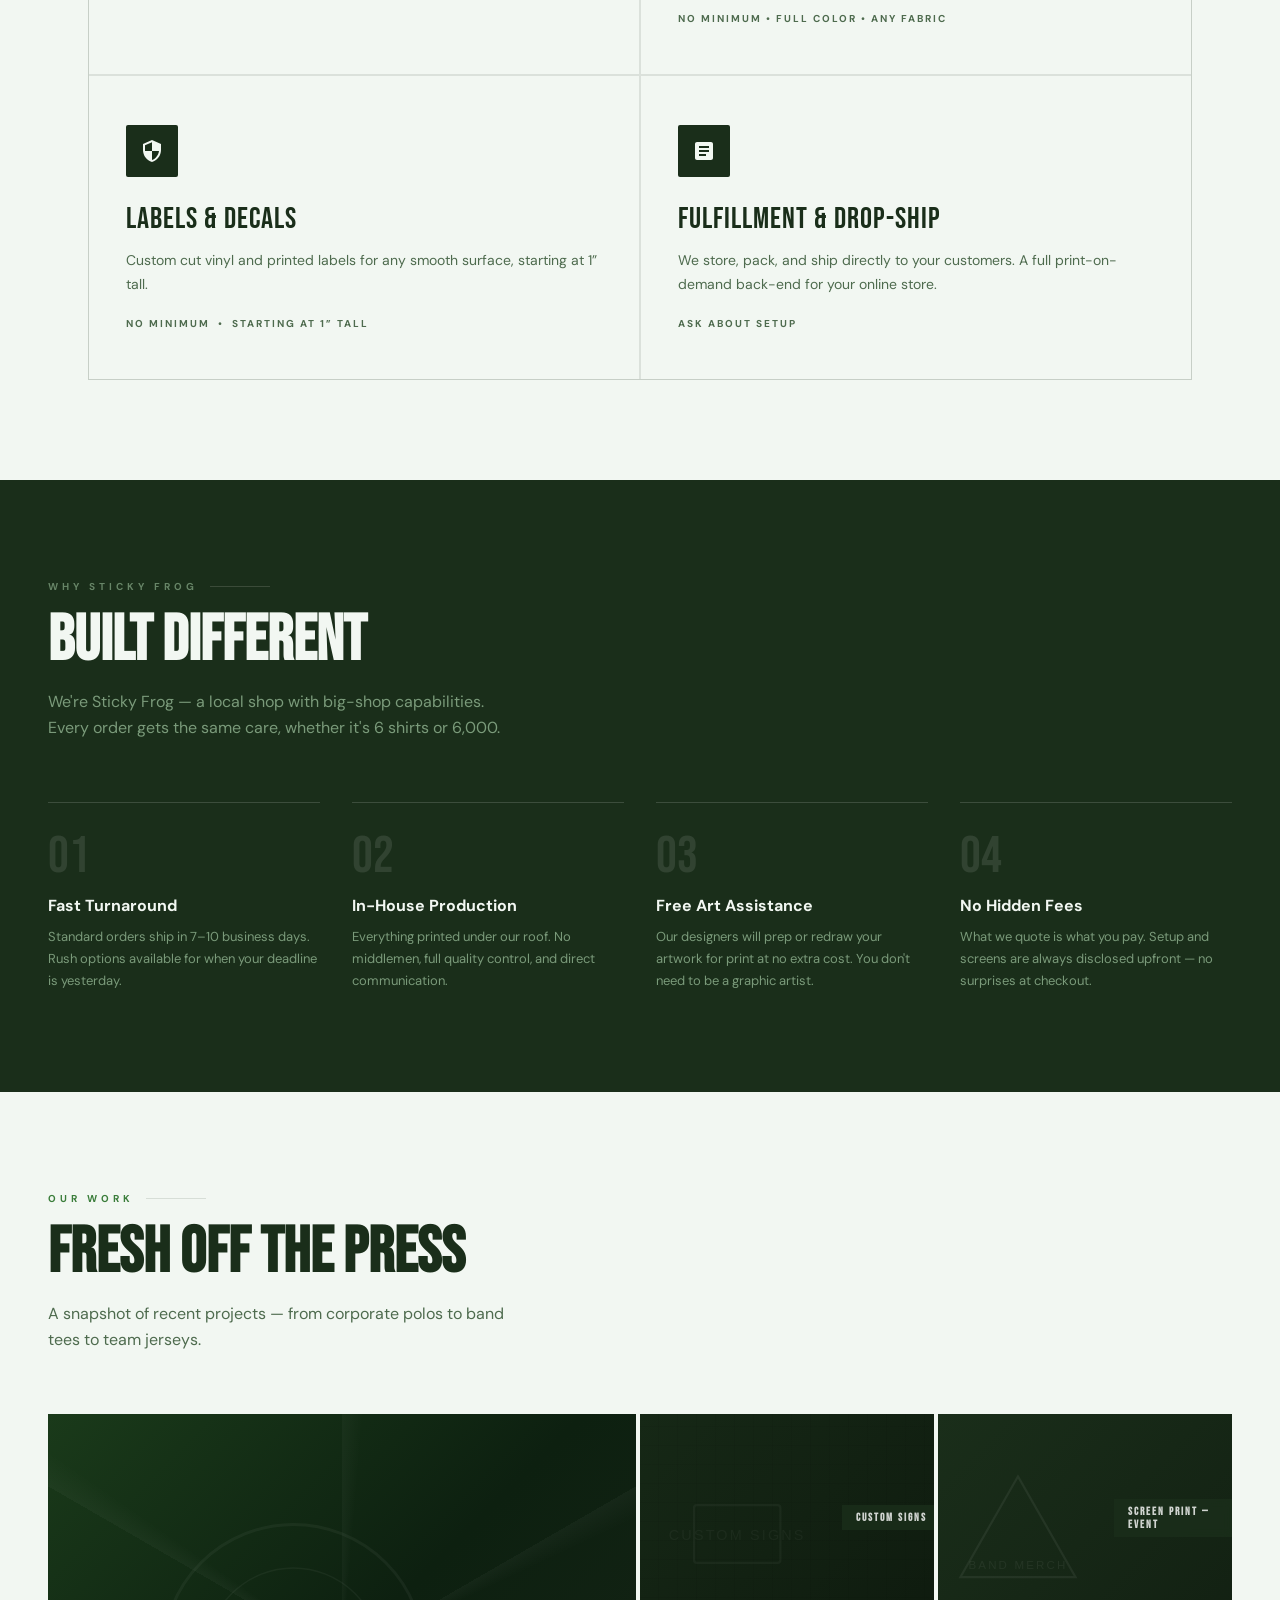
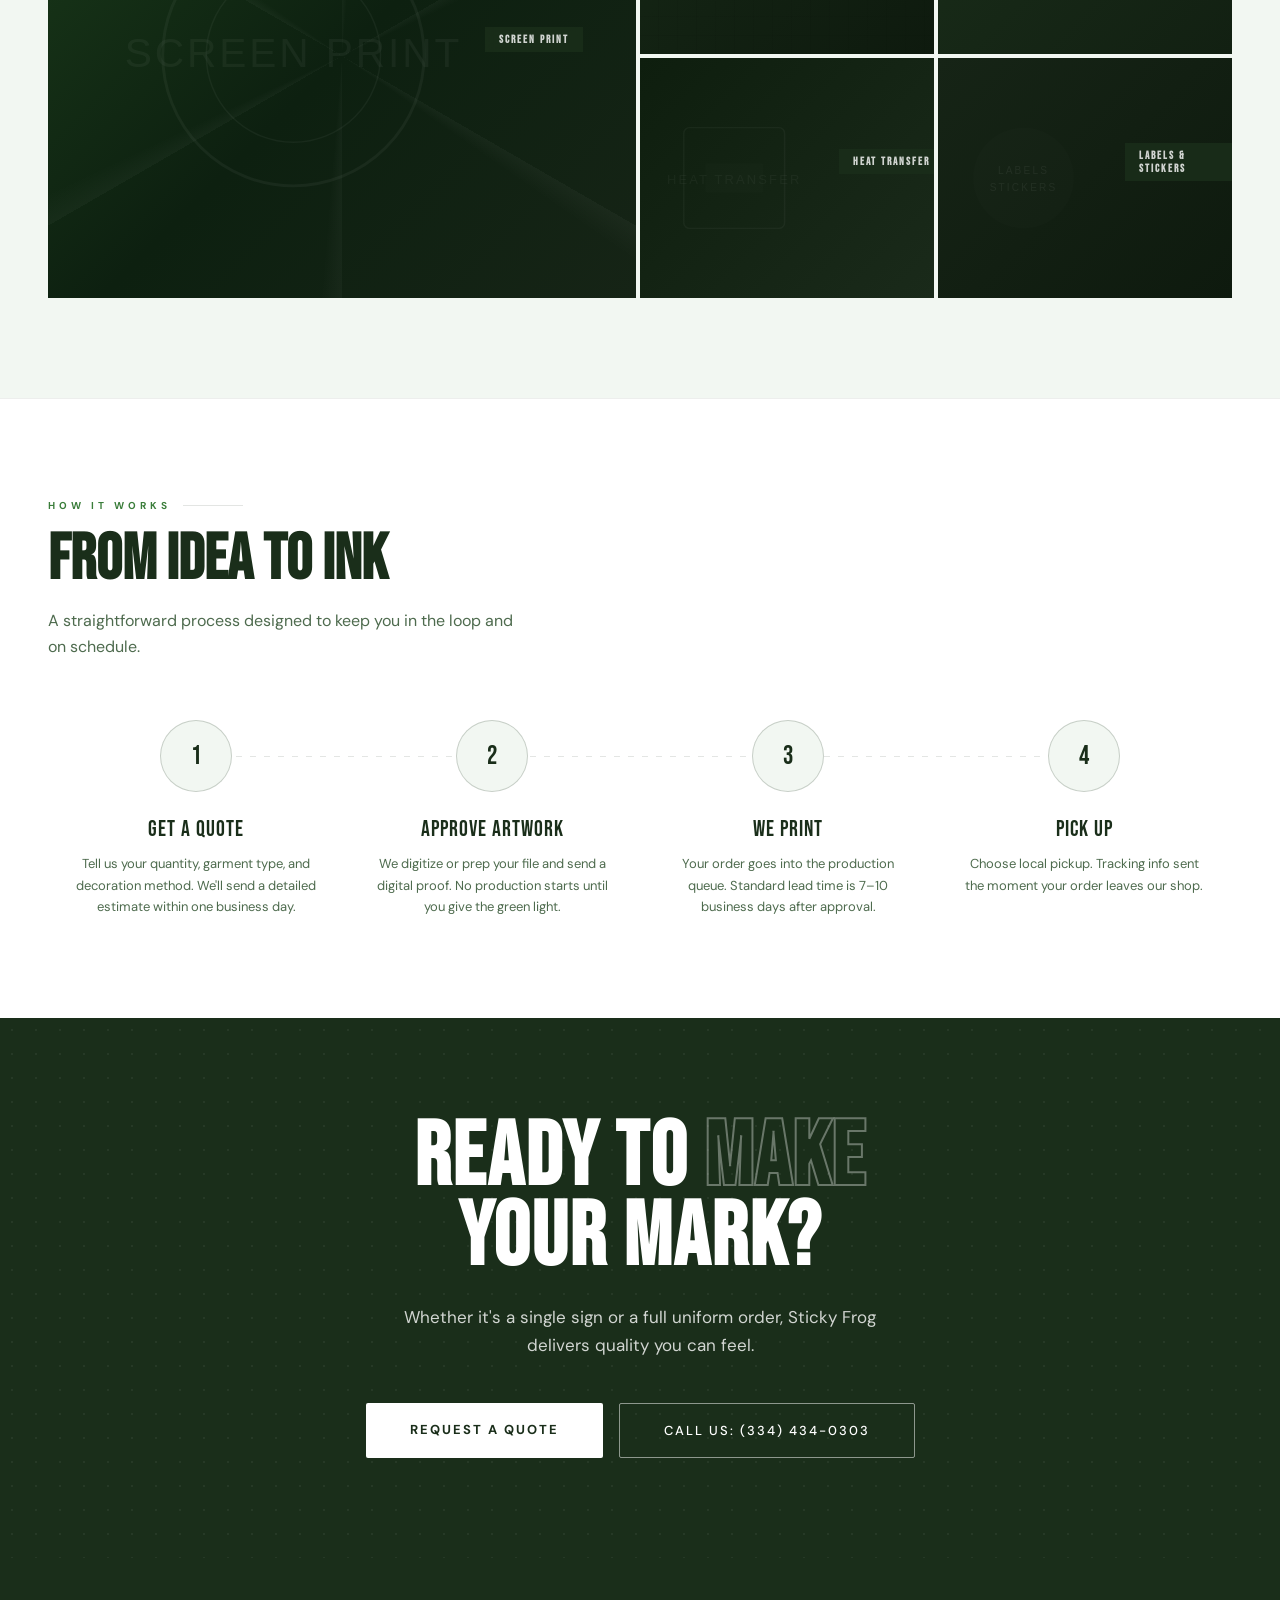
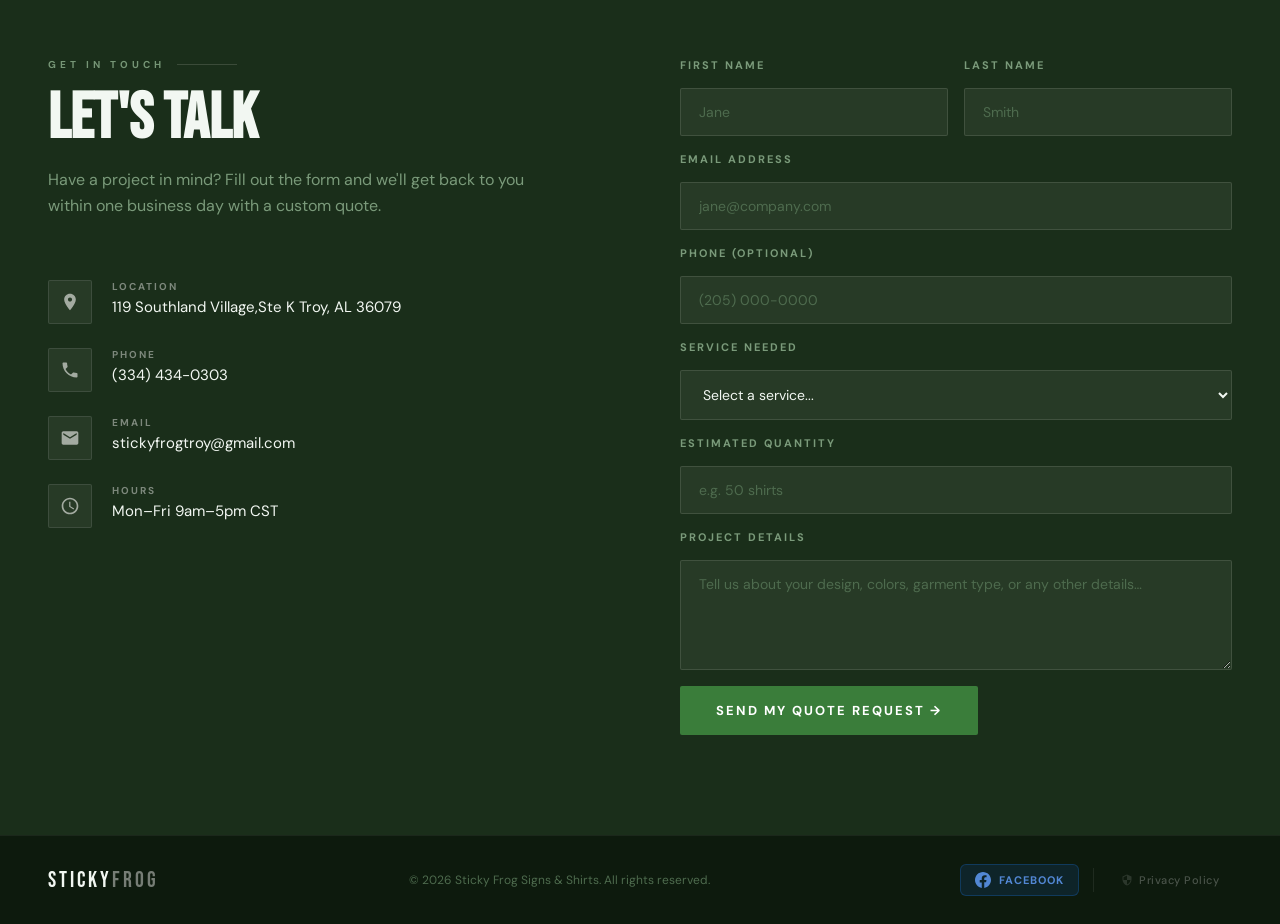
==== commit c0a54c2b: "fix: :lipstick:" ====
--- a/index.html
+++ b/index.html
@@ -1774,14 +1774,14 @@
 <section class="hero">
   <div class="hero-inner">
     <div class="hero-text">
-      <div class="hero-eyebrow">Signs, Shirts & Embroidery</div>
+      <div class="hero-eyebrow">Signs & Shirts </div>
       <h1 class="hero-headline">
         <span>YOUR</span>
         <span style="color:#F7F6F4;">BRAND</span>
         <span class="outline">PRINTED</span>
       </h1>
       <p class="hero-sub">
-        Sticky Frog brings your vision to life — custom screen printing, embroidery, and signs for businesses, teams, and events of all sizes.
+        Sticky Frog brings your vision to life — custom screen printing, transfer and signs for businesses, teams, and events of all sizes.
       </p>
       <div class="hero-actions">
         <a href="#contact" class="btn-primary">Get a Free Quote</a>
@@ -1847,7 +1847,7 @@
         </div>
         <div class="service-name">Screen Printing</div>
         <p class="service-desc">Vibrant, durable prints on t-shirts, hoodies, tote bags, and more. Ideal for bulk orders with spot-color designs.</p>
-        <div class="service-tag">Min. 12 pieces • Up to 6 colors</div>
+        <div class="service-tag">Min. 12 pieces • Up to 4 colors</div>
       </div>
 
 
@@ -1866,8 +1866,8 @@
           <svg width="24" height="24" viewBox="0 0 24 24"><path d="M12 1L3 5v6c0 5.55 3.84 10.74 9 12 5.16-1.26 9-6.45 9-12V5l-9-4zm0 10.99h7c-.53 4.12-3.28 7.79-7 8.94V12H5V6.3l7-3.11v8.8z"/></svg>
         </div>
         <div class="service-name">Labels & Decals</div>
-        <p class="service-desc">Woven patches, iron-on labels, and custom hang tags for a finished, retail-ready look on any garment.</p>
-        <div class="service-tag">Min. 50 pieces</div>
+        <p class="service-desc">Custom cut vinyl and printed labels for any smooth surface, starting at 1&rdquo; tall.</p>
+        <div class="service-tag">No minimum &nbsp;&bull;&nbsp; Starting at 1&rdquo; tall</div>
       </div>
 
       <div class="service-card reveal d4">
@@ -1927,18 +1927,18 @@
           <svg width="60%" height="60%" viewBox="0 0 200 200" opacity="0.15">
             <circle cx="100" cy="100" r="90" fill="none" stroke="rgba(255,255,255,0.3)" stroke-width="2"/>
             <circle cx="100" cy="100" r="60" fill="none" stroke="rgba(255,255,255,0.3)" stroke-width="1"/>
-            <text x="100" y="108" text-anchor="middle" fill="rgba(255,255,255,0.3)" font-size="28" font-family="sans-serif" letter-spacing="2">VARSITY</text>
+            <text x="100" y="108" text-anchor="middle" fill="rgba(255,255,255,0.3)" font-size="28" font-family="sans-serif" letter-spacing="2"> SCREEN PRINT</text>
           </svg>
-          <div class="gallery-label">Screen Print — Sports</div>
+          <div class="gallery-label">Screen Print</div>
         </div>
       </div>
       <div class="gallery-item">
         <div class="gallery-swatch g2">
           <svg width="60%" height="60%" viewBox="0 0 200 200" opacity="0.2">
             <rect x="40" y="60" width="120" height="80" rx="4" fill="none" stroke="rgba(255,255,255,0.2)" stroke-width="3"/>
-            <text x="100" y="108" text-anchor="middle" fill="rgba(255,255,255,0.2)" font-size="20" font-family="sans-serif">EMBROIDERED</text>
+            <text x="100" y="108" text-anchor="middle" fill="rgba(255,255,255,0.2)" font-size="20" font-family="sans-serif">CUSTOM SIGNS</text>
           </svg>
-          <div class="gallery-label">Embroidery — Corporate</div>
+          <div class="gallery-label">Custom Signs</div>
         </div>
       </div>
       <div class="gallery-item">
@@ -1955,19 +1955,19 @@
           <svg width="60%" height="60%" viewBox="0 0 200 200" opacity="0.2">
             <rect x="30" y="30" width="140" height="140" rx="8" fill="none" stroke="rgba(255,255,255,0.2)" stroke-width="2"/>
             <rect x="60" y="80" width="80" height="40" rx="2" fill="rgba(255,255,255,0.2)" opacity="0.3"/>
-            <text x="100" y="108" text-anchor="middle" fill="rgba(255,255,255,0.2)" font-size="18" font-family="sans-serif">UNIFORM</text>
+            <text x="100" y="108" text-anchor="middle" fill="rgba(255,255,255,0.2)" font-size="18" font-family="sans-serif">HEAT TRANSFER</text>
           </svg>
-          <div class="gallery-label">Heat Transfer — Team</div>
+          <div class="gallery-label">Heat Transfer</div>
         </div>
       </div>
       <div class="gallery-item">
         <div class="gallery-swatch g5">
           <svg width="60%" height="60%" viewBox="0 0 200 200" opacity="0.2">
             <circle cx="100" cy="100" r="70" fill="rgba(255,255,255,0.3)" opacity="0.15"/>
-            <text x="100" y="95" text-anchor="middle" fill="rgba(255,255,255,0.3)" font-size="14" font-family="sans-serif">CUSTOM</text>
-            <text x="100" y="118" text-anchor="middle" fill="rgba(255,255,255,0.3)" font-size="14" font-family="sans-serif">PATCH</text>
+            <text x="100" y="95" text-anchor="middle" fill="rgba(255,255,255,0.3)" font-size="14" font-family="sans-serif">LABELS</text>
+            <text x="100" y="118" text-anchor="middle" fill="rgba(255,255,255,0.3)" font-size="14" font-family="sans-serif">STICKERS</text>
           </svg>
-          <div class="gallery-label">Patches — Retail</div>
+          <div class="gallery-label">Labels & Stickers</div>
         </div>
       </div>
     </div>
@@ -2150,8 +2150,7 @@
     <span class="footer-sep"></span>
 
     <!-- Privacy Policy -->
-    <!-- <a href="privacy.html" class="footer-policy-link"> -->
-    <a class="footer-policy-link">
+    <a href="privacy.html" class="footer-policy-link">
       <span class="footer-policy-icon">
         <svg width="12" height="12" viewBox="0 0 24 24" fill="currentColor">
           <path d="M12 1L3 5v6c0 5.55 3.84 10.74 9 12 5.16-1.26 9-6.45 9-12V5l-9-4zm0 10.99h7c-.53 4.12-3.28 7.79-7 8.94V12H5V6.3l7-3.11v8.8z"/>
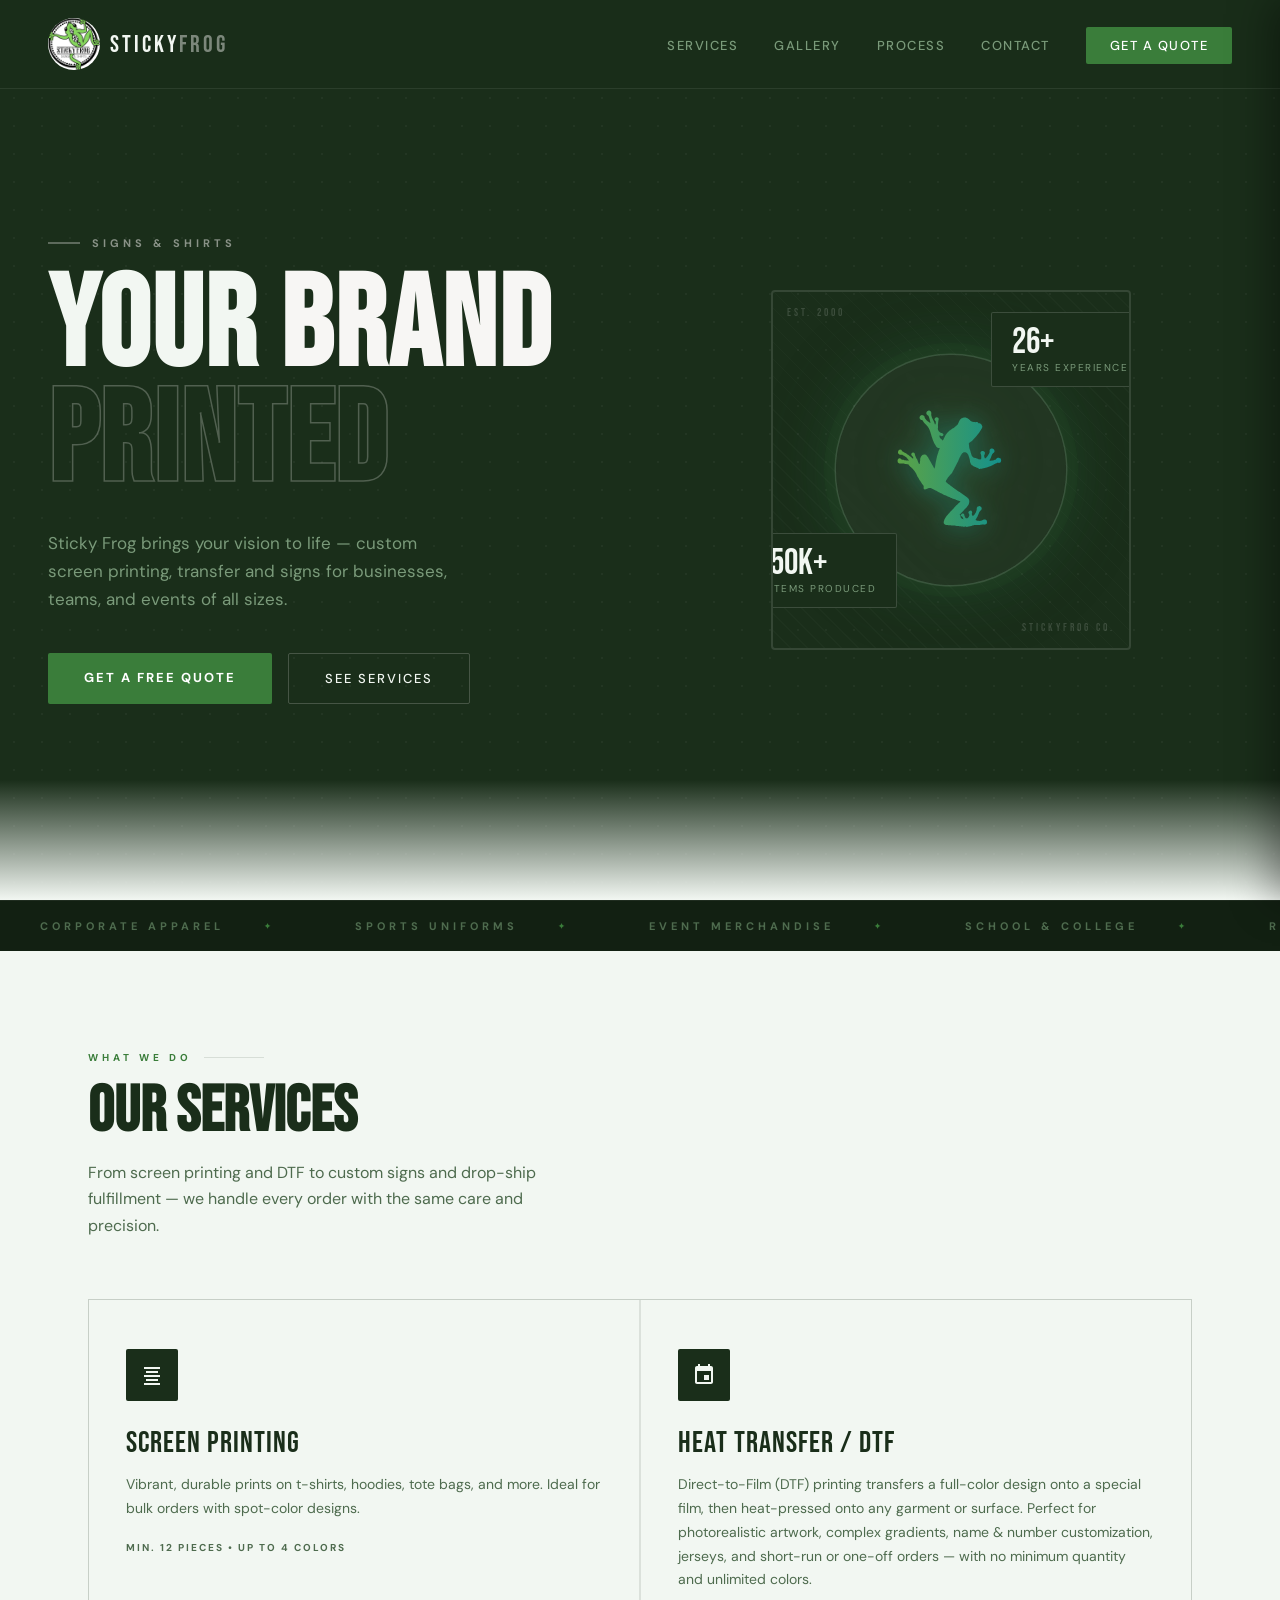
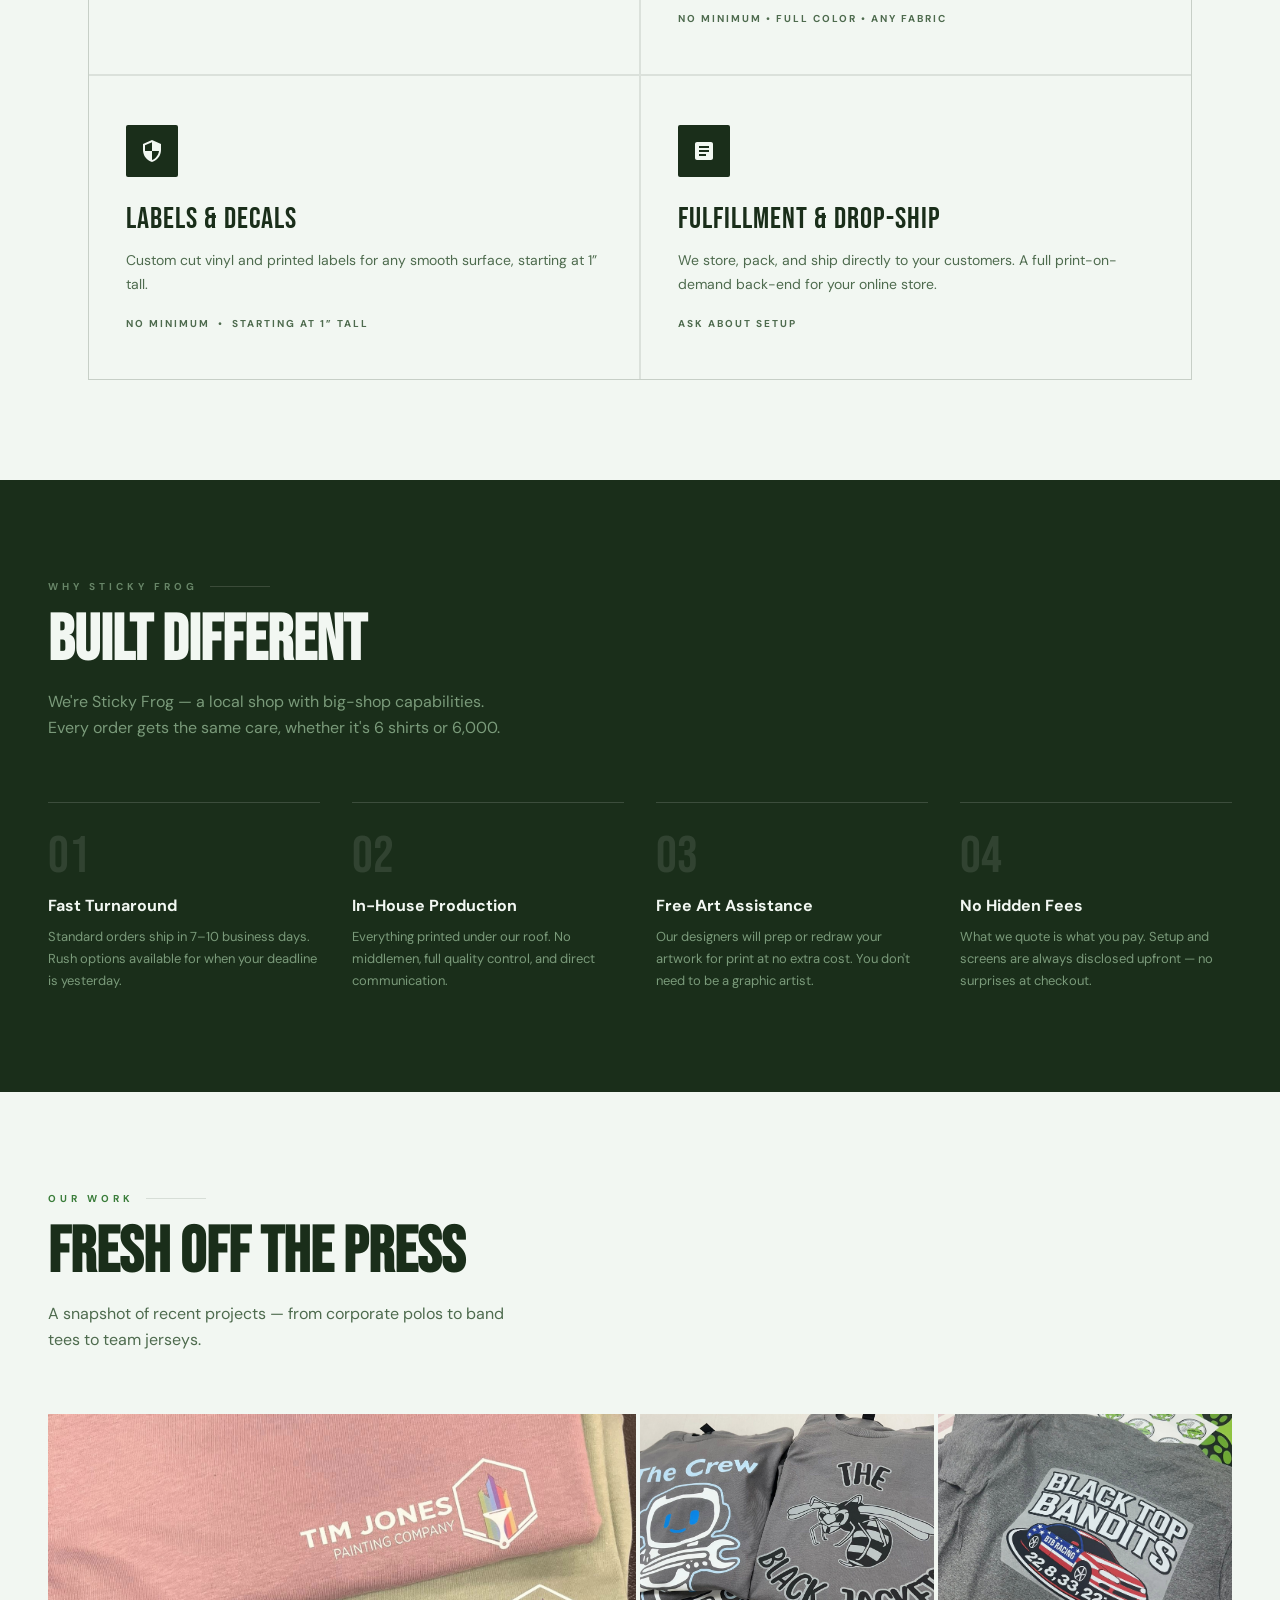
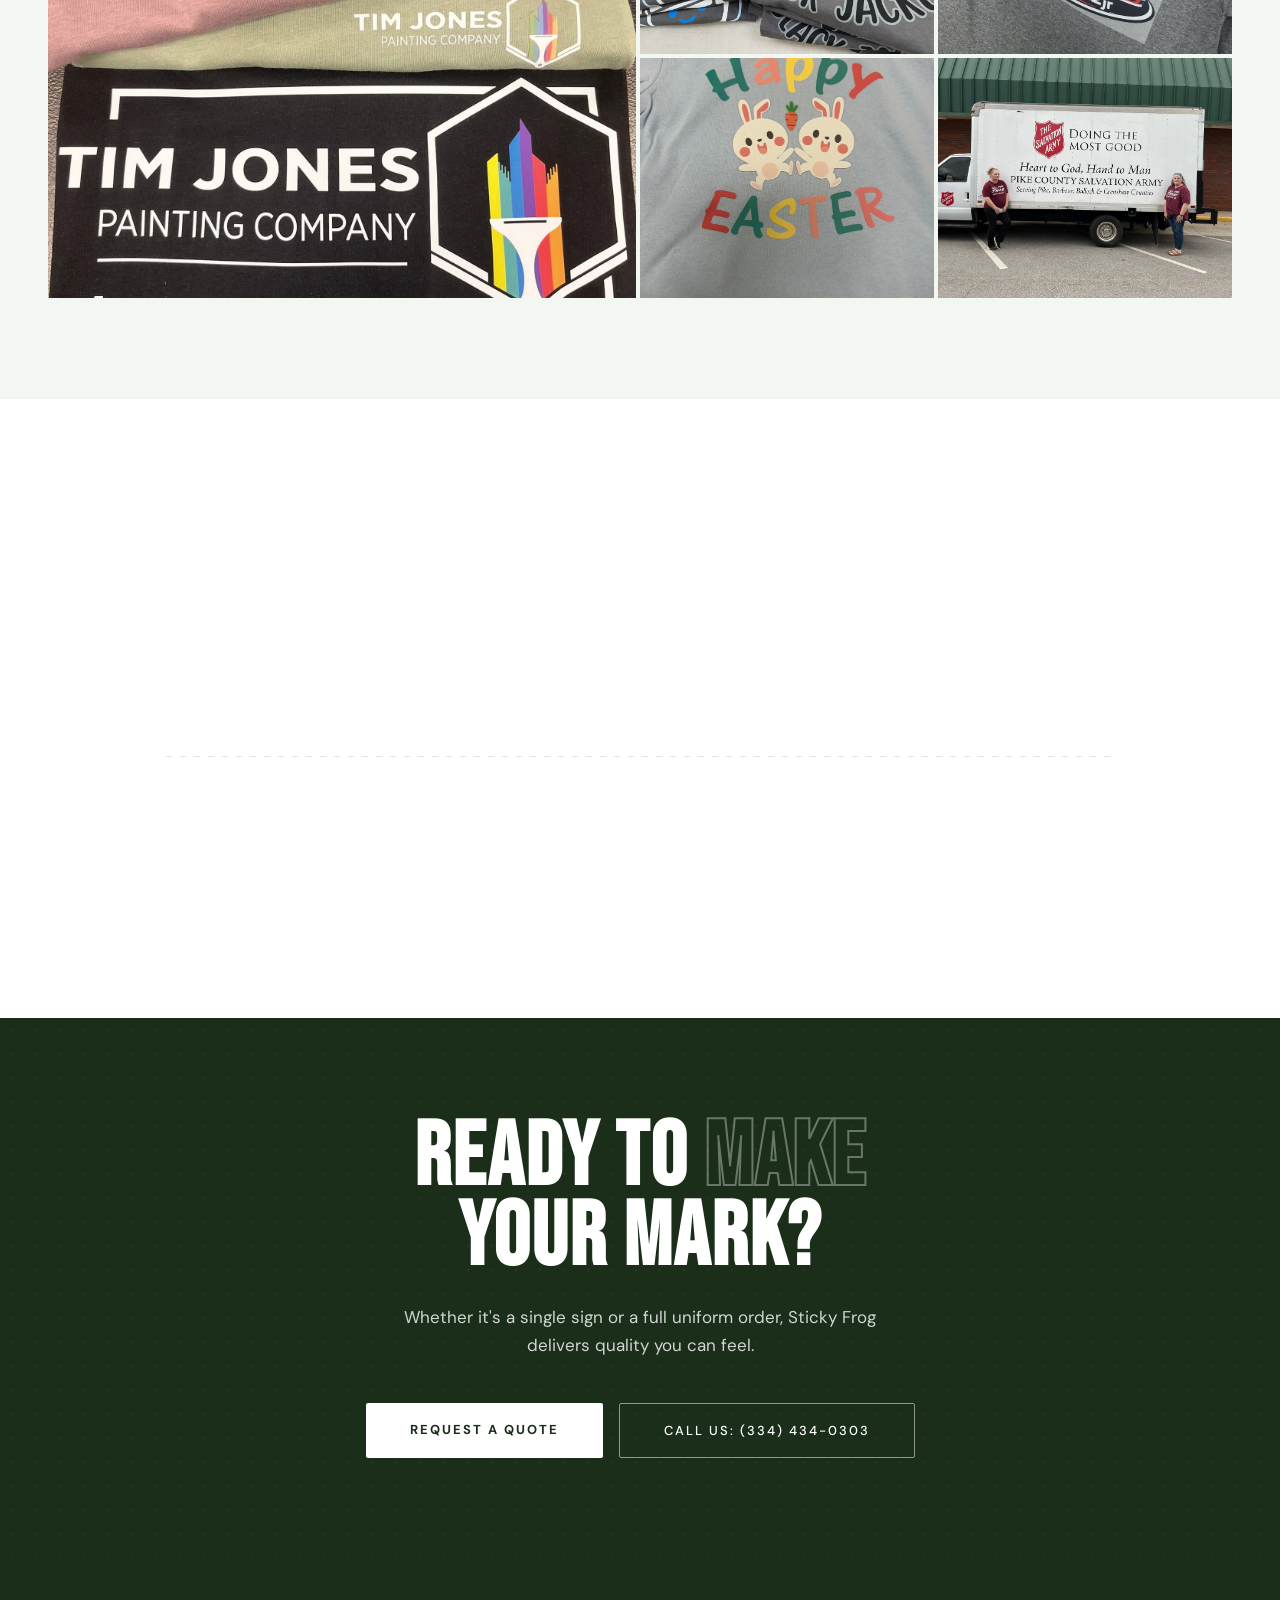
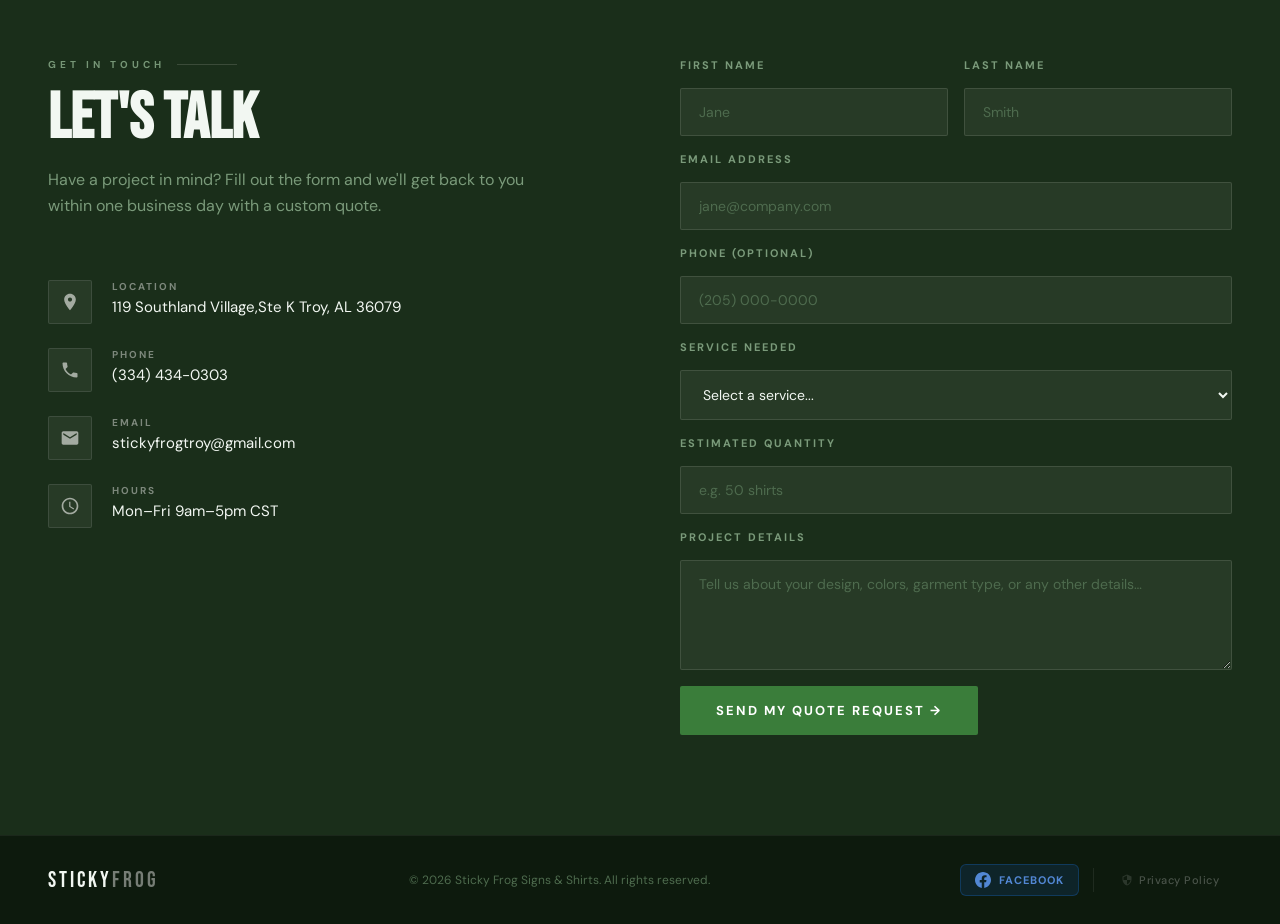
==== commit 07b97e62: "Photo Added" ====
--- a/index.html
+++ b/index.html
@@ -7,1713 +7,7 @@
 <link rel="icon" type="image/jpeg" href="[data-uri]">
 <link rel="apple-touch-icon" href="[data-uri]">
 <link href="https://fonts.googleapis.com/css2?family=Bebas+Neue&family=DM+Sans:ital,wght@0,300;0,400;0,500;0,700;1,300&display=swap" rel="stylesheet">
-<style>
-  *, *::before, *::after { box-sizing: border-box; margin: 0; padding: 0; }
-
-  :root {
-    --navy: #1A2E1A;
-    --cotton: #F2F7F2;
-    --accent: #3A7D3A;
-    --slate: #4E6B4E;
-    --light-slate: #7A9A7A;
-    --white: #FFFFFF;
-    --red: #1A2E1A;
-    --gold: #3A7D3A;
-  }
-
-  html { scroll-behavior: smooth; }
-
-  body {
-    background: var(--cotton);
-    color: var(--navy);
-    font-family: 'DM Sans', sans-serif;
-    overflow-x: hidden;
-  }
-
-  /* ── NAV ── */
-  nav {
-    position: fixed; top: 0; left: 0; right: 0; z-index: 100;
-    display: flex; align-items: center; justify-content: space-between;
-    padding: 18px 48px;
-    background: rgba(26,46,26,0.97);
-    backdrop-filter: blur(6px);
-    border-bottom: 1px solid rgba(255,255,255,0.08);
-  }
-  .logo {
-    font-family: 'Bebas Neue', sans-serif;
-    font-size: 24px;
-    letter-spacing: 3px;
-    color: var(--cotton);
-    text-decoration: none;
-    display: flex;
-    align-items: center;
-  }
-  .logo span { color: rgba(247,246,244,0.45); }
-  nav ul { display: flex; gap: 36px; list-style: none; }
-  nav ul a {
-    color: var(--light-slate);
-    text-decoration: none;
-    font-size: 13px;
-    font-weight: 500;
-    letter-spacing: 1.5px;
-    text-transform: uppercase;
-    transition: color 0.2s;
-  }
-  nav ul a:hover { color: var(--cotton); }
-  .nav-cta {
-    background: #3A7D3A;
-    color: var(--white) !important;
-    padding: 10px 24px;
-    border-radius: 2px;
-    letter-spacing: 1.5px;
-    transition: background 0.2s !important;
-  }
-  .nav-cta:hover { background: #2d6b2d !important; color: var(--white) !important; }
-
-  /* ── HERO ── */
-  .hero {
-    min-height: 100vh;
-    background: var(--navy);
-    display: flex; align-items: center;
-    position: relative;
-    overflow: hidden;
-    padding: 120px 48px 80px;
-  }
-  /* Mesh/halftone background pattern */
-  .hero::before {
-    content: '';
-    position: absolute; inset: 0;
-    background-image:
-      radial-gradient(circle, rgba(255,255,255,0.04) 1px, transparent 1px);
-    background-size: 28px 28px;
-    animation: meshDrift 20s linear infinite;
-  }
-  .hero::after {
-    content: '';
-    position: absolute;
-    bottom: 0; left: 0; right: 0;
-    height: 120px;
-    background: linear-gradient(to bottom, transparent, var(--cotton));
-  }
-  @keyframes meshDrift {
-    0% { background-position: 0 0; }
-    100% { background-position: 28px 28px; }
-  }
-  .hero-inner {
-    position: relative; z-index: 2;
-    max-width: 1200px; margin: 0 auto; width: 100%;
-    display: grid; grid-template-columns: 1fr 1fr; gap: 60px; align-items: center;
-  }
-  .hero-text {}
-  .hero-eyebrow {
-    font-size: 11px; font-weight: 700; letter-spacing: 4px;
-    text-transform: uppercase; color: rgba(247,246,244,0.5);
-    margin-bottom: 20px;
-    display: flex; align-items: center; gap: 12px;
-  }
-  .hero-eyebrow::before {
-    content: ''; display: block;
-    width: 32px; height: 2px; background: rgba(247,246,244,0.3);
-  }
-  .hero-headline {
-    font-family: 'Bebas Neue', sans-serif;
-    font-size: clamp(72px, 10vw, 130px);
-    line-height: 0.9;
-    color: var(--cotton);
-    letter-spacing: 2px;
-    margin-bottom: 28px;
-  }
-  .hero-headline .accent { color: var(--cotton); display: block; }
-  .hero-headline .outline {
-    -webkit-text-stroke: 1.5px rgba(247,246,244,0.25);
-    color: transparent;
-  }
-  .hero-sub {
-    font-size: 17px; line-height: 1.65;
-    color: var(--light-slate);
-    max-width: 420px;
-    margin-bottom: 40px;
-  }
-  .hero-actions { display: flex; gap: 16px; flex-wrap: wrap; }
-  .btn-primary {
-    background: #3A7D3A; color: var(--white);
-    padding: 16px 36px; border-radius: 2px;
-    font-size: 13px; font-weight: 700; letter-spacing: 2px;
-    text-transform: uppercase; text-decoration: none;
-    transition: transform 0.15s, background 0.2s;
-    display: inline-block;
-  }
-  .btn-primary:hover { background: #2d6b2d; transform: translateY(-2px); }
-  .btn-outline {
-    border: 1px solid rgba(247,246,244,0.2); color: var(--cotton);
-    padding: 16px 36px; border-radius: 2px;
-    font-size: 13px; font-weight: 500; letter-spacing: 2px;
-    text-transform: uppercase; text-decoration: none;
-    transition: border-color 0.2s, color 0.2s;
-    display: inline-block;
-  }
-  .btn-outline:hover { border-color: rgba(247,246,244,0.6); color: var(--cotton); }
-
-  /* Hero visual — stacked gear/thread graphic */
-  .hero-visual {
-    display: flex; align-items: center; justify-content: center;
-    position: relative;
-  }
-  .press-frame {
-    width: 360px; height: 360px;
-    border: 2px solid rgba(255,255,255,0.12);
-    border-radius: 4px;
-    position: relative;
-    display: flex; align-items: center; justify-content: center;
-    overflow: hidden;
-  }
-  .press-frame::before {
-    content: '';
-    position: absolute;
-    inset: 0;
-    background: repeating-linear-gradient(
-      45deg,
-      rgba(255,255,255,0.02) 0px, rgba(255,255,255,0.02) 1px,
-      transparent 1px, transparent 12px
-    );
-  }
-  .press-inner {
-    width: 230px; height: 230px;
-    background: rgba(255,255,255,0.04);
-    border-radius: 50%;
-    display: flex; align-items: center; justify-content: center;
-    flex-direction: column;
-    position: relative;
-    box-shadow:
-      0 0 0 1.5px rgba(255,255,255,0.12),
-      0 0 0 12px rgba(58,125,58,0.06),
-      0 0 60px rgba(58,125,58,0.25),
-      0 0 100px rgba(20,145,140,0.10);
-    animation: pressFloat 4s ease-in-out infinite;
-    overflow: hidden;
-    backdrop-filter: blur(2px);
-  }
-  /* outer ring pulse */
-  .press-inner::before {
-    content: '';
-    position: absolute;
-    inset: -10px;
-    border-radius: 50%;
-    border: 1.5px solid rgba(58,125,58,0.2);
-    animation: ringPulse 3s ease-in-out infinite;
-  }
-  .press-inner::after {
-    content: '';
-    position: absolute;
-    inset: -22px;
-    border-radius: 50%;
-    border: 1px solid rgba(58,125,58,0.1);
-    animation: ringPulse 3s ease-in-out infinite 0.5s;
-  }
-  @keyframes ringPulse {
-    0%,100% { opacity: 0.5; transform: scale(1); }
-    50%     { opacity: 1;   transform: scale(1.04); }
-  }
-  .frog-svg-wrap {
-    width: 190px; height: 190px;
-    display: flex; align-items: center; justify-content: center;
-    filter:
-      drop-shadow(0 2px 12px rgba(20,145,140,0.45))
-      drop-shadow(0 0 24px rgba(92,163,69,0.25));
-    animation: frogBreathe 3.5s ease-in-out infinite;
-    position: relative; z-index: 2;
-  }
-  .frog-svg-wrap svg {
-    width: 100%; height: 100%;
-  }
-  @keyframes frogBreathe {
-    0%,100% { transform: scale(1)    rotate(0deg); }
-    35%     { transform: scale(1.06) rotate(-2.5deg); }
-    65%     { transform: scale(1.04) rotate(1.5deg); }
-  }
-  @keyframes pressFloat {
-    0%, 100% { transform: translateY(0); }
-    50% { transform: translateY(-10px); }
-  }
-  .press-stat {
-    position: absolute;
-    background: var(--navy);
-    border: 1px solid rgba(255,255,255,0.15);
-    padding: 12px 20px;
-    border-radius: 2px;
-  }
-  .press-stat-num {
-    font-family: 'Bebas Neue', sans-serif;
-    font-size: 36px; color: var(--cotton);
-    line-height: 1;
-  }
-  .press-stat-label {
-    font-size: 10px; color: var(--light-slate);
-    letter-spacing: 1.5px; text-transform: uppercase;
-  }
-  .stat-a { top: 20px; right: -20px; }
-  .stat-b { bottom: 40px; left: -24px; }
-  .corner-tag {
-    position: absolute;
-    font-family: 'Bebas Neue', sans-serif;
-    font-size: 11px; letter-spacing: 3px;
-    color: rgba(255,255,255,0.15); text-transform: uppercase;
-  }
-  .corner-tag.tl { top: 14px; left: 14px; }
-  .corner-tag.br { bottom: 14px; right: 14px; }
-
-  /* ── MARQUEE ── */
-  .marquee-wrap {
-    background: #122012;
-    padding: 18px 0;
-    overflow: hidden;
-    border-top: 1px solid rgba(255,255,255,0.06);
-  }
-  .marquee-track {
-    display: flex; gap: 0;
-    animation: marqueeScroll 28s linear infinite;
-    width: max-content;
-  }
-  .marquee-item {
-    font-size: 11px; font-weight: 700; letter-spacing: 4px;
-    text-transform: uppercase; color: var(--slate);
-    padding: 0 40px;
-    white-space: nowrap;
-    display: flex; align-items: center; gap: 40px;
-  }
-  .marquee-item::after {
-    content: '✦';
-    color: var(--accent);
-    font-size: 8px;
-  }
-  @keyframes marqueeScroll {
-    0% { transform: translateX(0); }
-    100% { transform: translateX(-50%); }
-  }
-
-  /* ── SERVICES ── */
-  .section { padding: 100px 48px; max-width: 1200px; margin: 0 auto; }
-  .section-label {
-    font-size: 10px; font-weight: 700; letter-spacing: 4px;
-    text-transform: uppercase; color: var(--accent);
-    margin-bottom: 16px;
-    display: flex; align-items: center; gap: 12px;
-  }
-  .section-label::after {
-    content: ''; flex: 1;
-    height: 1px; background: rgba(26,46,26,0.12);
-    max-width: 60px;
-  }
-  .section-title {
-    font-family: 'Bebas Neue', sans-serif;
-    font-size: clamp(44px, 5vw, 72px);
-    color: var(--navy);
-    line-height: 1;
-    margin-bottom: 16px;
-  }
-  .section-sub {
-    font-size: 16px; color: var(--slate);
-    max-width: 480px; line-height: 1.65;
-    margin-bottom: 60px;
-  }
-
-  .services-grid {
-    display: grid;
-    grid-template-columns: repeat(4, 1fr);
-    gap: 2px;
-    background: rgba(26,46,26,0.1);
-    border: 1px solid rgba(26,46,26,0.1);
-  }
-  /* 4 cards — 2 per row, perfectly balanced */
-  .services-grid .service-card {
-    grid-column: span 2;
-  }
-  .service-card {
-    background: var(--cotton);
-    padding: 48px 36px;
-    transition: transform 0.15s, background 0.2s, box-shadow 0.15s;
-    cursor: default;
-    border: 1px solid transparent;
-  }
-  .service-card:hover {
-    background: var(--white);
-    transform: scale(0.98);
-    box-shadow: inset 0 0 0 1.5px #3A7D3A;
-    z-index: 2;
-    position: relative;
-  }
-  .service-icon {
-    width: 52px; height: 52px;
-    background: var(--navy);
-    border-radius: 2px;
-    display: flex; align-items: center; justify-content: center;
-    margin-bottom: 24px;
-    transition: background 0.2s;
-  }
-  .service-card:hover .service-icon { background: var(--navy); }
-  .service-icon svg { fill: var(--cotton); }
-  .service-name {
-    font-family: 'Bebas Neue', sans-serif;
-    font-size: 30px; letter-spacing: 1px;
-    color: var(--navy); margin-bottom: 12px;
-  }
-  .service-desc {
-    font-size: 14px; color: var(--slate);
-    line-height: 1.7; margin-bottom: 20px;
-  }
-  .service-tag {
-    font-size: 10px; font-weight: 700; letter-spacing: 2px;
-    text-transform: uppercase; color: var(--slate);
-  }
-
-  /* ── WHY US ── */
-  .why-section {
-    background: var(--navy);
-    padding: 100px 48px;
-  }
-  .why-inner { max-width: 1200px; margin: 0 auto; }
-  .why-section .section-label { color: rgba(180,220,180,0.5); }
-  .why-section .section-label::after { background: rgba(245,240,232,0.15); }
-  .why-section .section-title { color: var(--cotton); }
-  .why-section .section-sub { color: var(--light-slate); }
-
-  .why-grid {
-    display: grid; grid-template-columns: repeat(4, 1fr); gap: 32px;
-  }
-  .why-card {
-    border-top: 1px solid rgba(255,255,255,0.15);
-    padding-top: 28px;
-    transition: border-color 0.2s;
-  }
-  .why-card:hover { border-color: rgba(247,246,244,0.5); }
-  .why-num {
-    font-family: 'Bebas Neue', sans-serif;
-    font-size: 52px; color: rgba(255,255,255,0.1);
-    line-height: 1; margin-bottom: 12px;
-  }
-  .why-title {
-    font-size: 16px; font-weight: 700;
-    color: var(--cotton); margin-bottom: 10px;
-  }
-  .why-desc { font-size: 13px; color: var(--light-slate); line-height: 1.7; }
-
-  /* ── GALLERY ── */
-  .gallery-section { padding: 100px 48px; }
-  .gallery-inner { max-width: 1200px; margin: 0 auto; }
-  .gallery-grid {
-    display: grid;
-    grid-template-columns: 2fr 1fr 1fr;
-    grid-template-rows: 240px 240px;
-    gap: 4px;
-    margin-top: 48px;
-  }
-  .gallery-item {
-    overflow: hidden;
-    position: relative;
-    background: var(--navy);
-  }
-  .gallery-item.tall { grid-row: span 2; }
-  .gallery-swatch {
-    width: 100%; height: 100%;
-    display: flex; align-items: center; justify-content: center;
-    font-family: 'Bebas Neue', sans-serif;
-    font-size: 14px; letter-spacing: 3px;
-    color: rgba(245,240,232,0.3);
-    text-transform: uppercase;
-    transition: transform 0.4s;
-    position: relative;
-    overflow: hidden;
-  }
-  .gallery-item:hover .gallery-swatch { transform: scale(1.04); }
-  .g1 { background: linear-gradient(135deg, #1a3a1a 0%, #0d2010 50%, #162416 100%); }
-  .g2 { background: linear-gradient(135deg, #162816 0%, #0e1a0e 100%); }
-  .g3 { background: linear-gradient(135deg, #1a2e1a 0%, #122012 100%); }
-  .g4 { background: linear-gradient(135deg, #0e1e0e 0%, #1a2a1a 100%); }
-  .g5 { background: linear-gradient(135deg, #162416 0%, #0e1a0e 100%); }
-
-  .gallery-label {
-    position: absolute; bottom: 16px; left: 16px;
-    background: rgba(26,46,26,0.85);
-    padding: 6px 14px;
-    font-size: 11px; font-weight: 700; letter-spacing: 2px;
-    text-transform: uppercase; color: rgba(255,255,255,0.8);
-    backdrop-filter: blur(4px);
-  }
-
-  /* embroidery/print decorative patterns */
-  .g1::before {
-    content: '';
-    position: absolute; inset: 0;
-    background: repeating-conic-gradient(rgba(255,255,255,0.03) 0deg, transparent 5deg, transparent 60deg);
-  }
-  .g2::before {
-    content: '';
-    position: absolute; inset: 0;
-    background: repeating-linear-gradient(
-      0deg, transparent 0, transparent 18px,
-      rgba(0,0,0,0.05) 18px, rgba(0,0,0,0.05) 19px
-    ),
-    repeating-linear-gradient(
-      90deg, transparent 0, transparent 18px,
-      rgba(0,0,0,0.05) 18px, rgba(0,0,0,0.05) 19px
-    );
-  }
-
-  /* ── PROCESS ── */
-  .process-section {
-    background: var(--white);
-    padding: 100px 48px;
-    border-top: 1px solid rgba(26,46,26,0.08);
-  }
-  .process-inner { max-width: 1200px; margin: 0 auto; }
-  .process-steps {
-    display: grid; grid-template-columns: repeat(4, 1fr);
-    position: relative; margin-top: 60px;
-  }
-  .process-steps::before {
-    content: '';
-    position: absolute;
-    top: 36px; left: 10%; right: 10%;
-    height: 1px;
-    background: repeating-linear-gradient(
-      to right, rgba(26,46,26,0.12) 0, rgba(26,46,26,0.12) 6px, transparent 6px, transparent 14px
-    );
-  }
-  .process-step { padding: 0 24px; text-align: center; }
-  .step-dot {
-    width: 72px; height: 72px;
-    background: var(--cotton);
-    border: 1px solid rgba(26,46,26,0.2);
-    border-radius: 50%;
-    display: flex; align-items: center; justify-content: center;
-    margin: 0 auto 24px;
-    font-family: 'Bebas Neue', sans-serif;
-    font-size: 26px; color: var(--navy);
-    position: relative; z-index: 2;
-    transition: background 0.2s, color 0.2s, border-color 0.2s;
-  }
-  .process-step:hover .step-dot {
-    background: #3A7D3A; color: var(--white); border-color: #3A7D3A;
-  }
-  .step-name {
-    font-family: 'Bebas Neue', sans-serif;
-    font-size: 22px; color: var(--navy);
-    letter-spacing: 1px; margin-bottom: 10px;
-  }
-  .step-desc { font-size: 13px; color: var(--slate); line-height: 1.65; }
-
-  /* ── CTA ── */
-  .cta-section {
-    background: var(--navy);
-    padding: 100px 48px;
-    position: relative; overflow: hidden;
-  }
-  .cta-section::before {
-    content: '';
-    position: absolute; inset: 0;
-    background-image: radial-gradient(circle, rgba(255,255,255,0.05) 1px, transparent 1px);
-    background-size: 24px 24px;
-  }
-  .cta-inner {
-    max-width: 900px; margin: 0 auto;
-    text-align: center; position: relative; z-index: 2;
-  }
-  .cta-title {
-    font-family: 'Bebas Neue', sans-serif;
-    font-size: clamp(52px, 7vw, 100px);
-    color: var(--white);
-    line-height: 0.9;
-    letter-spacing: 2px;
-    margin-bottom: 24px;
-  }
-  .cta-title .ghost {
-    -webkit-text-stroke: 2px rgba(255,255,255,0.35);
-    color: transparent;
-  }
-  .cta-sub {
-    font-size: 17px; color: rgba(255,255,255,0.8);
-    max-width: 480px; margin: 0 auto 44px;
-    line-height: 1.65;
-  }
-  .cta-buttons { display: flex; gap: 16px; justify-content: center; flex-wrap: wrap; }
-  .btn-white {
-    background: var(--white); color: #1A2E1A;
-    padding: 18px 44px; border-radius: 2px;
-    font-size: 13px; font-weight: 700; letter-spacing: 2px;
-    text-transform: uppercase; text-decoration: none;
-    transition: transform 0.15s;
-    display: inline-block;
-  }
-  .btn-white:hover { transform: translateY(-2px); }
-  .btn-ghost-white {
-    border: 1.5px solid rgba(255,255,255,0.5); color: var(--white);
-    padding: 18px 44px; border-radius: 2px;
-    font-size: 13px; font-weight: 500; letter-spacing: 2px;
-    text-transform: uppercase; text-decoration: none;
-    transition: border-color 0.2s;
-    display: inline-block;
-  }
-  .btn-ghost-white:hover { border-color: var(--white); }
-
-  /* ── CONTACT ── */
-  .contact-section {
-    padding: 100px 48px;
-    background: var(--navy);
-  }
-  .contact-inner {
-    max-width: 1200px; margin: 0 auto;
-    display: grid; grid-template-columns: 1fr 1fr; gap: 80px; align-items: start;
-  }
-  .contact-section .section-label { color: rgba(180,220,180,0.6); }
-  .contact-section .section-label::after { background: rgba(245,240,232,0.15); }
-  .contact-section .section-title { color: var(--cotton); }
-  .contact-section .section-sub { color: var(--light-slate); }
-  .contact-items { display: flex; flex-direction: column; gap: 24px; margin-top: 40px; }
-  .contact-item {
-    display: flex; gap: 20px; align-items: flex-start;
-  }
-  .contact-icon {
-    width: 44px; height: 44px; flex-shrink: 0;
-    background: rgba(245,240,232,0.06);
-    border: 1px solid rgba(255,255,255,0.1);
-    border-radius: 2px;
-    display: flex; align-items: center; justify-content: center;
-  }
-  .contact-icon svg { fill: rgba(247,246,244,0.6); }
-  .contact-label {
-    font-size: 10px; font-weight: 700; letter-spacing: 2px;
-    text-transform: uppercase; color: rgba(247,246,244,0.45); margin-bottom: 4px;
-  }
-  .contact-value { font-size: 15px; color: var(--cotton); }
-
-  /* Form */
-  .contact-form { display: flex; flex-direction: column; gap: 0; }
-  .contact-form form {
-    display: flex;
-    flex-direction: column;
-    gap: 16px;
-    width: 100%;
-  }
-  .form-row { display: grid; grid-template-columns: 1fr 1fr; gap: 16px; }
-  .form-group { display: flex; flex-direction: column; gap: 8px; }
-  .form-group label {
-    font-size: 11px; font-weight: 700; letter-spacing: 2px;
-    text-transform: uppercase; color: var(--light-slate);
-  }
-  .form-group input,
-  .form-group select,
-  .form-group textarea {
-    background: rgba(245,240,232,0.06);
-    border: 1px solid rgba(245,240,232,0.12);
-    color: var(--cotton);
-    padding: 14px 18px;
-    border-radius: 2px;
-    font-family: 'DM Sans', sans-serif;
-    font-size: 14px;
-    transition: border-color 0.2s;
-    outline: none;
-  }
-  .form-group input:focus,
-  .form-group select:focus,
-  .form-group textarea:focus {
-    border-color: rgba(247,246,244,0.4);
-  }
-  .form-group select option { background: var(--navy); }
-  .form-group textarea { resize: vertical; min-height: 100px; }
-  .form-group input::placeholder,
-  .form-group textarea::placeholder { color: var(--slate); }
-  .form-submit {
-    background: #3A7D3A; color: var(--white);
-    padding: 16px 36px; border: none; border-radius: 2px;
-    font-family: 'DM Sans', sans-serif;
-    font-size: 13px; font-weight: 700; letter-spacing: 2px;
-    text-transform: uppercase; cursor: pointer;
-    transition: background 0.2s, transform 0.15s;
-    align-self: flex-start;
-  }
-  .form-submit:hover { background: #2d6b2d; transform: translateY(-2px); }
-
-  /* ── FOOTER ── */
-  footer {
-    background: #0d1a0d;
-    padding: 40px 48px;
-    display: flex; align-items: center;
-    justify-content: space-between;
-    border-top: 1px solid rgba(255,255,255,0.07);
-  }
-  .footer-logo {
-    font-family: 'Bebas Neue', sans-serif;
-    font-size: 22px; letter-spacing: 3px; color: var(--cotton);
-  }
-  .footer-logo span { color: rgba(247,246,244,0.45); }
-  .footer-copy {
-    font-size: 12px; color: var(--slate);
-  }
-  .footer-links { display: flex; gap: 24px; }
-  .footer-links a {
-    font-size: 11px; color: var(--slate);
-    text-decoration: none; letter-spacing: 1px;
-    transition: color 0.2s;
-  }
-  .footer-links a:hover { color: var(--accent); }
-
-  /* ── RESPONSIVE ── */
-
-  /* Gallery image hover */
-  .gallery-item:hover img { transform: scale(1.05); }
-
-  /* ── TESTIMONIALS ── */
-  .testimonials-section {
-    background: var(--white);
-    padding: 100px 48px;
-    border-top: 1px solid rgba(26,46,26,0.07);
-  }
-  .testimonials-inner { max-width: 1200px; margin: 0 auto; }
-  .tgrid {
-    display: grid;
-    grid-template-columns: repeat(3, 1fr);
-    gap: 24px;
-    margin-top: 8px;
-  }
-  .tcard {
-    background: var(--cotton);
-    border: 1px solid rgba(26,46,26,0.08);
-    border-radius: 4px;
-    padding: 32px 28px;
-    display: flex;
-    flex-direction: column;
-    gap: 24px;
-    transition: transform 0.2s, box-shadow 0.2s;
-  }
-  .tcard:hover {
-    transform: translateY(-4px);
-    box-shadow: 0 12px 32px rgba(26,46,26,0.08);
-  }
-  .tquote {
-    font-size: 14px;
-    line-height: 1.75;
-    color: var(--slate);
-    font-style: italic;
-    flex: 1;
-    position: relative;
-    padding-top: 28px;
-  }
-  .tquote::before {
-    content: '"';
-    position: absolute;
-    top: -8px; left: -4px;
-    font-family: 'Bebas Neue', sans-serif;
-    font-size: 72px;
-    line-height: 1;
-    color: var(--green, #3A7D3A);
-    opacity: 0.2;
-  }
-  .tauthor {
-    display: flex;
-    align-items: center;
-    gap: 12px;
-  }
-  .tavatar {
-    width: 42px; height: 42px;
-    border-radius: 50%;
-    background: var(--navy);
-    color: rgba(180,220,180,0.8);
-    display: flex; align-items: center; justify-content: center;
-    font-size: 12px; font-weight: 700; letter-spacing: 1px;
-    flex-shrink: 0;
-  }
-  .tname {
-    font-size: 13px; font-weight: 700;
-    color: var(--navy);
-    margin-bottom: 2px;
-  }
-  .trole {
-    font-size: 11px;
-    color: var(--light-slate);
-    letter-spacing: 0.3px;
-  }
-  .tstars {
-    margin-left: auto;
-    color: #3A7D3A;
-    font-size: 13px;
-    letter-spacing: 1px;
-    flex-shrink: 0;
-  }
-
-  @media (max-width: 900px) {
-    .tgrid { grid-template-columns: 1fr; }
-    .testimonials-section { padding: 70px 24px; }
-  }
-
-  @media (max-width: 900px) {
-    nav { padding: 16px 24px; }
-    nav ul { display: none; }
-    .hero { padding: 100px 24px 60px; }
-    .hero-inner { grid-template-columns: 1fr; }
-    .hero-visual { display: none; }
-    .section { padding: 70px 24px; }
-    .services-grid { grid-template-columns: 1fr; }
-    .why-section { padding: 70px 24px; }
-    .why-grid { grid-template-columns: 1fr 1fr; gap: 24px; }
-    .gallery-grid { grid-template-columns: 1fr 1fr; grid-template-rows: auto; }
-    .gallery-item.tall { grid-row: auto; }
-    .process-section { padding: 70px 24px; }
-    .process-steps { grid-template-columns: 1fr 1fr; }
-    .process-steps::before { display: none; }
-    .cta-section { padding: 70px 24px; }
-    .contact-section { padding: 70px 24px; }
-    .contact-inner { grid-template-columns: 1fr; gap: 48px; }
-    .form-row { grid-template-columns: 1fr; }
-    footer { flex-direction: column; gap: 20px; text-align: center; }
-    .footer-links { flex-wrap: wrap; justify-content: center; }
-  }
-
-
-  /* ══════════════════════════════════════
-     HAMBURGER MENU + BACK TO TOP
-  ══════════════════════════════════════ */
-
-  /* ── Hamburger button ── */
-  .hamburger {
-    display: none;
-    flex-direction: column;
-    justify-content: center;
-    gap: 5px;
-    width: 36px; height: 36px;
-    cursor: pointer;
-    padding: 4px;
-    border: none;
-    background: none;
-    z-index: 200;
-    flex-shrink: 0;
-  }
-  .hamburger span {
-    display: block;
-    width: 100%; height: 2px;
-    background: var(--cotton);
-    border-radius: 2px;
-    transition: transform 0.35s cubic-bezier(0.22,1,0.36,1),
-                opacity   0.25s ease,
-                width     0.3s ease;
-    transform-origin: center;
-  }
-  .hamburger.open span:nth-child(1) {
-    transform: translateY(7px) rotate(45deg);
-  }
-  .hamburger.open span:nth-child(2) {
-    opacity: 0; width: 0;
-  }
-  .hamburger.open span:nth-child(3) {
-    transform: translateY(-7px) rotate(-45deg);
-  }
-
-  /* ── Mobile drawer ── */
-  .mobile-drawer {
-    position: fixed;
-    top: 0; right: 0;
-    width: min(320px, 85vw);
-    height: 100vh;
-    background: #0d1a0d;
-    z-index: 150;
-    transform: translateX(100%);
-    transition: transform 0.4s cubic-bezier(0.22,1,0.36,1);
-    display: flex;
-    flex-direction: column;
-    padding: 88px 36px 48px;
-    border-left: 1px solid rgba(255,255,255,0.07);
-    box-shadow: -8px 0 40px rgba(0,0,0,0.4);
-  }
-  .mobile-drawer.open {
-    transform: translateX(0);
-  }
-  .mobile-drawer-overlay {
-    position: fixed; inset: 0;
-    background: rgba(0,0,0,0.55);
-    z-index: 140;
-    opacity: 0; pointer-events: none;
-    transition: opacity 0.35s ease;
-    backdrop-filter: blur(2px);
-  }
-  .mobile-drawer-overlay.open {
-    opacity: 1; pointer-events: all;
-  }
-  .drawer-logo {
-    font-family: 'Bebas Neue', sans-serif;
-    font-size: 22px; letter-spacing: 3px;
-    color: var(--cotton);
-    margin-bottom: 40px;
-    display: flex; align-items: center; gap: 10px;
-  }
-  .drawer-logo span { color: rgba(180,220,180,0.45); }
-  .drawer-nav {
-    display: flex; flex-direction: column; gap: 4px;
-    flex: 1;
-  }
-  .drawer-nav a {
-    font-size: 28px;
-    font-family: 'Bebas Neue', sans-serif;
-    letter-spacing: 2px;
-    color: rgba(255,255,255,0.45);
-    text-decoration: none;
-    padding: 10px 0;
-    border-bottom: 1px solid rgba(255,255,255,0.06);
-    transition: color 0.22s ease, padding-left 0.22s ease;
-    display: block;
-  }
-  .drawer-nav a:hover {
-    color: var(--cotton);
-    padding-left: 10px;
-  }
-  .drawer-nav a.drawer-cta {
-    margin-top: 20px;
-    background: #3A7D3A;
-    color: var(--white) !important;
-    padding: 14px 28px !important;
-    border-radius: 3px;
-    text-align: center;
-    font-size: 20px;
-    border: none;
-    transition: background 0.22s ease !important;
-  }
-  .drawer-nav a.drawer-cta:hover {
-    background: #2d6b2d !important;
-    padding-left: 28px !important;
-  }
-  .drawer-footer {
-    font-size: 11px;
-    color: rgba(255,255,255,0.2);
-    letter-spacing: 1px;
-    text-transform: uppercase;
-  }
-
-  /* Stagger animation for drawer links */
-  .drawer-nav a {
-    opacity: 0;
-    transform: translateX(24px);
-    transition: color 0.22s ease, padding-left 0.22s ease,
-                opacity 0.35s ease, transform 0.35s cubic-bezier(0.22,1,0.36,1);
-  }
-  .mobile-drawer.open .drawer-nav a:nth-child(1) { opacity:1; transform:translateX(0); transition-delay:0.12s; }
-  .mobile-drawer.open .drawer-nav a:nth-child(2) { opacity:1; transform:translateX(0); transition-delay:0.18s; }
-  .mobile-drawer.open .drawer-nav a:nth-child(3) { opacity:1; transform:translateX(0); transition-delay:0.24s; }
-  .mobile-drawer.open .drawer-nav a:nth-child(4) { opacity:1; transform:translateX(0); transition-delay:0.30s; }
-  .mobile-drawer.open .drawer-nav a:nth-child(5) { opacity:1; transform:translateX(0); transition-delay:0.38s; }
-
-  /* ── Back to Top button ── */
-  .back-to-top {
-    position: fixed;
-    bottom: 28px; left: 28px;
-    width: 46px; height: 46px;
-    background: rgba(26,46,26,0.92);
-    border: 1px solid rgba(58,125,58,0.35);
-    border-radius: 50%;
-    display: flex; align-items: center; justify-content: center;
-    cursor: pointer;
-    z-index: 98;
-    opacity: 0;
-    transform: translateY(16px);
-    transition: opacity 0.35s ease, transform 0.35s cubic-bezier(0.22,1,0.36,1),
-                background 0.22s ease, border-color 0.22s ease, box-shadow 0.22s ease;
-    pointer-events: none;
-    backdrop-filter: blur(6px);
-    text-decoration: none;
-  }
-  .back-to-top.visible {
-    opacity: 1;
-    transform: translateY(0);
-    pointer-events: all;
-  }
-  .back-to-top:hover {
-    background: #3A7D3A;
-    border-color: #3A7D3A;
-    box-shadow: 0 6px 20px rgba(58,125,58,0.4);
-    transform: translateY(-3px);
-  }
-  .back-to-top svg {
-    fill: rgba(180,220,180,0.8);
-    transition: fill 0.22s ease, transform 0.22s ease;
-  }
-  .back-to-top:hover svg {
-    fill: var(--white);
-    transform: translateY(-2px);
-  }
-
-  /* ── Scroll progress bar ── */
-  .scroll-progress {
-    position: fixed;
-    top: 0; left: 0;
-    height: 3px;
-    width: 0%;
-    background: linear-gradient(90deg, #3A7D3A, #7DC87D, #3A7D3A);
-    background-size: 200% 100%;
-    z-index: 999;
-    transition: width 0.1s linear;
-    animation: progressShimmer 2s linear infinite;
-  }
-  @keyframes progressShimmer {
-    0%   { background-position: 0% 0; }
-    100% { background-position: 200% 0; }
-  }
-
-  /* ── Show hamburger on mobile ── */
-  @media (max-width: 900px) {
-    .hamburger { display: flex; }
-    nav ul { display: none !important; }
-    .back-to-top { bottom: 16px; left: 16px; }
-  }
-
-
-  /* ── Contact form spacing fix ── */
-  .contact-form form .form-row,
-  .contact-form form .form-group {
-    width: 100%;
-  }
-  .contact-form form .form-group label {
-    font-size: 11px; font-weight: 700; letter-spacing: 2px;
-    text-transform: uppercase; color: var(--light-slate);
-    display: block; margin-bottom: 8px;
-  }
-  .contact-form form .form-group input,
-  .contact-form form .form-group select,
-  .contact-form form .form-group textarea {
-    width: 100%;
-    background: rgba(245,240,232,0.06);
-    border: 1px solid rgba(245,240,232,0.12);
-    color: var(--cotton);
-    padding: 14px 18px;
-    border-radius: 2px;
-    font-family: 'DM Sans', sans-serif;
-    font-size: 14px;
-    outline: none;
-    transition: border-color 0.22s ease, box-shadow 0.22s ease;
-  }
-  .contact-form form .form-group input::placeholder,
-  .contact-form form .form-group textarea::placeholder {
-    color: var(--slate);
-  }
-  .contact-form form .form-group input:focus,
-  .contact-form form .form-group select:focus,
-  .contact-form form .form-group textarea:focus {
-    border-color: rgba(180,220,180,0.5);
-    box-shadow: 0 0 0 3.5px rgba(58,125,58,0.16);
-  }
-  .contact-form form select option { background: var(--navy); }
-  .contact-form form textarea { resize: vertical; min-height: 110px; }
-  .contact-form form .form-row {
-    display: grid;
-    grid-template-columns: 1fr 1fr;
-    gap: 16px;
-  }
-  .contact-form form .form-submit {
-    background: #3A7D3A; color: var(--white);
-    padding: 16px 36px; border: none; border-radius: 2px;
-    font-family: 'DM Sans', sans-serif;
-    font-size: 13px; font-weight: 700; letter-spacing: 2px;
-    text-transform: uppercase; cursor: pointer;
-    align-self: flex-start;
-    transition: background 0.22s ease, transform 0.22s cubic-bezier(0.34,1.56,0.64,1),
-                box-shadow 0.22s ease;
-    position: relative; overflow: hidden;
-  }
-  .contact-form form .form-submit:hover {
-    background: #2d6b2d;
-    transform: translateY(-3px);
-    box-shadow: 0 8px 24px rgba(58,125,58,0.32);
-  }
-  @media (max-width: 900px) {
-    .contact-form form .form-row { grid-template-columns: 1fr; }
-  }
-
-
-  /* ══════════════════════════════════
-     SUCCESS DIALOG BOX
-  ══════════════════════════════════ */
-  .success-overlay {
-    position: fixed;
-    inset: 0;
-    background: rgba(0, 0, 0, 0.55);
-    z-index: 9999;
-    display: flex;
-    align-items: flex-start;
-    justify-content: center;
-    padding-top: 60px;
-    opacity: 0;
-    pointer-events: none;
-    backdrop-filter: blur(4px);
-    transition: opacity 0.4s ease;
-  }
-  .success-overlay.show {
-    opacity: 1;
-    pointer-events: all;
-  }
-  .success-dialog {
-    background: #fff;
-    border-radius: 6px;
-    padding: 40px 44px;
-    max-width: 460px;
-    width: 90%;
-    text-align: center;
-    position: relative;
-    box-shadow: 0 24px 80px rgba(0,0,0,0.25);
-    transform: translateY(-30px) scale(0.94);
-    transition: transform 0.45s cubic-bezier(0.22,1,0.36,1), opacity 0.4s ease;
-    opacity: 0;
-  }
-  .success-overlay.show .success-dialog {
-    transform: translateY(0) scale(1);
-    opacity: 1;
-  }
-  .success-dialog-logo {
-    width: 80px; height: 80px;
-    border-radius: 50%;
-    object-fit: cover;
-    margin: 0 auto 20px;
-    display: block;
-    border: 3px solid rgba(58,125,58,0.2);
-    box-shadow: 0 4px 20px rgba(58,125,58,0.2);
-    animation: logoBounce 1.2s cubic-bezier(0.22,1,0.36,1) 0.3s both;
-  }
-  @keyframes logoBounce {
-    0%   { transform: scale(0.5) rotate(-15deg); opacity: 0; }
-    60%  { transform: scale(1.12) rotate(4deg);  opacity: 1; }
-    80%  { transform: scale(0.96) rotate(-2deg); }
-    100% { transform: scale(1) rotate(0deg);     opacity: 1; }
-  }
-  .success-dialog-icon {
-    width: 52px; height: 52px;
-    background: linear-gradient(135deg, #3A7D3A, #5aad5a);
-    border-radius: 50%;
-    display: flex; align-items: center; justify-content: center;
-    margin: 0 auto 18px;
-    animation: iconPop 0.5s cubic-bezier(0.34,1.56,0.64,1) 0.55s both;
-  }
-  @keyframes iconPop {
-    from { transform: scale(0); opacity: 0; }
-    to   { transform: scale(1); opacity: 1; }
-  }
-  .success-dialog-icon svg {
-    fill: none; stroke: #fff;
-    stroke-width: 2.5; stroke-linecap: round; stroke-linejoin: round;
-    animation: checkDraw 0.5s ease 0.85s both;
-    stroke-dasharray: 30;
-    stroke-dashoffset: 30;
-  }
-  @keyframes checkDraw {
-    to { stroke-dashoffset: 0; }
-  }
-  .success-dialog-brand {
-    font-family: 'Bebas Neue', sans-serif;
-    font-size: 13px; letter-spacing: 4px;
-    color: #3A7D3A; text-transform: uppercase;
-    margin-bottom: 4px;
-    animation: fadeSlideUp 0.5s ease 0.7s both;
-  }
-  .success-dialog h3 {
-    font-family: 'Bebas Neue', sans-serif;
-    font-size: 32px; letter-spacing: 1px;
-    color: #1A2E1A;
-    margin-bottom: 12px;
-    line-height: 1.1;
-    animation: fadeSlideUp 0.5s ease 0.8s both;
-  }
-  .success-dialog p {
-    font-size: 15px; color: #5A7A5A;
-    line-height: 1.65; margin-bottom: 28px;
-    font-family: 'DM Sans', sans-serif;
-    font-weight: 300;
-    animation: fadeSlideUp 0.5s ease 0.9s both;
-  }
-  @keyframes fadeSlideUp {
-    from { opacity: 0; transform: translateY(12px); }
-    to   { opacity: 1; transform: translateY(0); }
-  }
-  .success-dialog-btn {
-    background: #3A7D3A; color: #fff;
-    border: none; border-radius: 3px;
-    padding: 13px 32px;
-    font-family: 'DM Sans', sans-serif;
-    font-size: 12px; font-weight: 700; letter-spacing: 2px;
-    text-transform: uppercase; cursor: pointer;
-    transition: background 0.22s ease, transform 0.2s cubic-bezier(0.34,1.56,0.64,1);
-    animation: fadeSlideUp 0.5s ease 1.0s both;
-  }
-  .success-dialog-btn:hover {
-    background: #2d6b2d;
-    transform: translateY(-2px);
-  }
-  .success-dialog-divider {
-    width: 40px; height: 2px;
-    background: linear-gradient(90deg, #3A7D3A, #5aad5a);
-    border-radius: 2px;
-    margin: 0 auto 18px;
-    animation: fadeSlideUp 0.5s ease 0.75s both;
-  }
-  /* confetti dots */
-  .success-dialog::before {
-    content: '';
-    position: absolute;
-    top: -2px; left: 0; right: 0;
-    height: 4px;
-    background: linear-gradient(90deg, #3A7D3A, #5aad5a, #3A7D3A);
-    background-size: 200% 100%;
-    border-radius: 6px 6px 0 0;
-    animation: promoShimmer 2s linear infinite;
-  }
-
-  @media (prefers-reduced-motion: reduce) {
-    * { animation: none !important; transition-duration: 0.01ms !important; }
-  }
-
-  /* ═══════════════════════════════════
-     SMOOTH ANIMATIONS & TRANSITIONS
-  ═══════════════════════════════════ */
-
-  /* Page load fade */
-  @keyframes pageFadeIn {
-    from { opacity: 0; }
-    to   { opacity: 1; }
-  }
-  body { animation: pageFadeIn 0.6s ease both; }
-
-  /* ── Scroll Reveal ── */
-  .reveal {
-    opacity: 0;
-    transform: translateY(40px);
-    transition: opacity 0.75s cubic-bezier(0.22,1,0.36,1),
-                transform 0.75s cubic-bezier(0.22,1,0.36,1);
-  }
-  .reveal.visible { opacity: 1; transform: translateY(0); }
-
-  .reveal-left {
-    opacity: 0; transform: translateX(-40px);
-    transition: opacity 0.75s cubic-bezier(0.22,1,0.36,1),
-                transform 0.75s cubic-bezier(0.22,1,0.36,1);
-  }
-  .reveal-left.visible { opacity: 1; transform: translateX(0); }
-
-  .reveal-right {
-    opacity: 0; transform: translateX(40px);
-    transition: opacity 0.75s cubic-bezier(0.22,1,0.36,1),
-                transform 0.75s cubic-bezier(0.22,1,0.36,1);
-  }
-  .reveal-right.visible { opacity: 1; transform: translateX(0); }
-
-  .reveal-scale {
-    opacity: 0; transform: scale(0.88);
-    transition: opacity 0.65s cubic-bezier(0.22,1,0.36,1),
-                transform 0.65s cubic-bezier(0.22,1,0.36,1);
-  }
-  .reveal-scale.visible { opacity: 1; transform: scale(1); }
-
-  /* Stagger delays */
-  .d1 { transition-delay: 0.08s !important; }
-  .d2 { transition-delay: 0.18s !important; }
-  .d3 { transition-delay: 0.28s !important; }
-  .d4 { transition-delay: 0.38s !important; }
-  .d5 { transition-delay: 0.48s !important; }
-  .d6 { transition-delay: 0.58s !important; }
-
-  /* ── Hero entrance ── */
-  @keyframes heroUp {
-    from { opacity: 0; transform: translateY(30px); }
-    to   { opacity: 1; transform: translateY(0); }
-  }
-  .hero-eyebrow  { animation: heroUp 0.7s cubic-bezier(0.22,1,0.36,1) 0.15s both; }
-  .hero-headline { animation: heroUp 0.7s cubic-bezier(0.22,1,0.36,1) 0.30s both; }
-  .hero-sub      { animation: heroUp 0.7s cubic-bezier(0.22,1,0.36,1) 0.44s both; }
-  .hero-actions  { animation: heroUp 0.7s cubic-bezier(0.22,1,0.36,1) 0.56s both; }
-  .hero-visual   { animation: heroUp 0.9s cubic-bezier(0.22,1,0.36,1) 0.45s both; }
-
-  /* ── Gradient shimmer on BRAND text ── */
-  .hero-headline .accent {
-    background: linear-gradient(90deg, #b5e8b5 0%, #7DC87D 40%, #e0ffe0 60%, #7DC87D 100%);
-    background-size: 200% auto;
-    -webkit-background-clip: text;
-    -webkit-text-fill-color: transparent;
-    background-clip: text;
-    animation: gradShimmer 3.5s linear infinite;
-  }
-  @keyframes gradShimmer {
-    0%   { background-position: 0% center; }
-    100% { background-position: 200% center; }
-  }
-
-  /* ── Promo bar shimmer ── */
-  .promo-bar, [style*="background: var(--green)"][style*="text-align"] {
-    background-size: 200% 100% !important;
-    background-image: linear-gradient(90deg,
-      #3A7D3A 0%, #2d6b2d 35%, #5aad5a 50%, #2d6b2d 65%, #3A7D3A 100%) !important;
-    animation: promoShimmer 4s linear infinite;
-  }
-  @keyframes promoShimmer {
-    0%   { background-position: 200% 0; }
-    100% { background-position: -200% 0; }
-  }
-
-  /* ── Nav underline slide ── */
-  nav ul a { position: relative; }
-  nav ul a::after {
-    content: '';
-    position: absolute; bottom: -3px; left: 0;
-    width: 0; height: 1.5px;
-    background: rgba(180,220,180,0.65);
-    transition: width 0.25s ease;
-  }
-  nav ul a:hover::after { width: 100%; }
-
-  /* ── Nav scroll shadow ── */
-  nav { transition: box-shadow 0.3s ease; }
-
-  /* ── Service card 3D lift ── */
-  .service-card {
-    transition: transform 0.28s cubic-bezier(0.22,1,0.36,1),
-                box-shadow 0.28s ease,
-                background 0.2s ease !important;
-    transform-style: preserve-3d;
-  }
-  .service-card:hover {
-    transform: translateY(-8px) !important;
-    box-shadow: 0 20px 48px rgba(26,46,26,0.13), inset 0 0 0 1.5px #3A7D3A !important;
-  }
-
-  /* ── Why card lift ── */
-  .why-card {
-    transition: border-color 0.3s ease, transform 0.25s ease !important;
-  }
-  .why-card:hover { transform: translateY(-5px); }
-
-  /* ── Gallery image parallax ── */
-  .gallery-swatch { transition: transform 0.5s ease !important; }
-
-  /* ── Gallery item overlay ── */
-  .gallery-item::after {
-    content: '';
-    position: absolute; inset: 0;
-    background: rgba(22,41,22,0);
-    transition: background 0.35s ease;
-    pointer-events: none;
-    z-index: 1;
-  }
-  .gallery-item:hover::after { background: rgba(22,41,22,0.15); }
-  .gallery-label { z-index: 2; position: relative; }
-
-  /* ── Process dot spring ── */
-  .step-dot {
-    transition: background 0.22s ease, color 0.22s ease,
-                border-color 0.22s ease, transform 0.22s cubic-bezier(0.22,1,0.36,1),
-                box-shadow 0.28s ease !important;
-  }
-  .process-step:hover .step-dot {
-    transform: scale(1.14) !important;
-    box-shadow: 0 0 0 7px rgba(58,125,58,0.12) !important;
-  }
-
-  /* ── Testimonial card 3D tilt ── */
-  .tcard {
-    transition: transform 0.25s cubic-bezier(0.22,1,0.36,1),
-                box-shadow 0.25s ease,
-                border-color 0.25s ease !important;
-  }
-
-  /* ── CTA buttons ripple ── */
-  .btn-primary, .btn-white, .form-submit, .nav-cta, .btn-outline {
-    position: relative; overflow: hidden;
-  }
-  .btn-primary::after, .btn-white::after, .form-submit::after, .nav-cta::after {
-    content: '';
-    position: absolute; inset: 0;
-    background: rgba(255,255,255,0.13);
-    transform: scaleX(0); transform-origin: left;
-    transition: transform 0.32s ease;
-  }
-  .btn-primary:hover::after,
-  .btn-white:hover::after,
-  .form-submit:hover::after,
-  .nav-cta:hover::after { transform: scaleX(1); }
-
-  /* ── Input focus glow ── */
-  .form-group input,
-  .form-group select,
-  .form-group textarea {
-    transition: border-color 0.22s ease, box-shadow 0.22s ease !important;
-  }
-  .form-group input:focus,
-  .form-group select:focus,
-  .form-group textarea:focus {
-    box-shadow: 0 0 0 3px rgba(58,125,58,0.16) !important;
-  }
-
-  /* ── Contact icon hover ── */
-  .contact-icon {
-    transition: background 0.22s ease, border-color 0.22s ease, transform 0.22s ease;
-  }
-  .contact-item:hover .contact-icon {
-    background: rgba(58,125,58,0.15);
-    border-color: rgba(58,125,58,0.4);
-    transform: scale(1.08);
-  }
-
-  /* ── Footer link hover ── */
-  .footer-links a { transition: color 0.2s ease, letter-spacing 0.2s ease; }
-  .footer-links a:hover { letter-spacing: 2px; }
-
-  /* ── Logo pulse on load ── */
-  @keyframes logoPop {
-    0%   { transform: scale(0.7) rotate(-15deg); opacity: 0; }
-    70%  { transform: scale(1.07) rotate(2deg);  opacity: 1; }
-    100% { transform: scale(1)   rotate(0deg);   opacity: 1; }
-  }
-  .logo img { animation: logoPop 0.75s cubic-bezier(0.22,1,0.36,1) 0.1s both; }
-
-  /* ── Floating CTA pulse ── */
-  @keyframes floatPulse {
-    0%,100% { box-shadow: 0 6px 24px rgba(58,125,58,0.45), 0 0 0 0 rgba(58,125,58,0.3); }
-    60%     { box-shadow: 0 6px 24px rgba(58,125,58,0.45), 0 0 0 12px rgba(58,125,58,0); }
-  }
-  .float-btn { animation: floatPulse 2.5s ease-out infinite; }
-  .float-btn:hover { animation: none; }
-
-  /* ── Section label letter-spacing reveal ── */
-  @keyframes labelExpand {
-    from { letter-spacing: 8px; opacity: 0; }
-    to   { letter-spacing: 4px; opacity: 1; }
-  }
-  .section-label.visible { animation: labelExpand 0.6s ease both; }
-
-  /* ── Marquee pause on hover ── */
-  .marquee-track { transition: animation-play-state 0.1s; }
-  .marquee-wrap:hover .marquee-track { animation-play-state: paused; }
-
-  /* ── CTA ghost text animated stroke ── */
-  @keyframes strokePulse {
-    0%,100% { -webkit-text-stroke: 2px rgba(255,255,255,0.35); }
-    50%     { -webkit-text-stroke: 2px rgba(255,255,255,0.70); }
-  }
-  .cta-title .ghost { animation: strokePulse 2.5s ease-in-out infinite; }
-
-  /* ── Press frame border glow ── */
-  @keyframes framePulse {
-    0%,100% { border-color: rgba(255,255,255,0.12); }
-    50%     { border-color: rgba(58,125,58,0.45); }
-  }
-  .press-frame { animation: framePulse 3.5s ease-in-out infinite; }
-
-  /* ── Hero stats counter pop ── */
-  @keyframes statPop {
-    from { opacity:0; transform:translateY(12px); }
-    to   { opacity:1; transform:translateY(0); }
-  }
-  .press-stat-num { animation: statPop 0.7s cubic-bezier(0.22,1,0.36,1) 1s both; }
-
-  /* ── Section divider line draw ── */
-  .section-label::after {
-    transition: max-width 0.5s ease;
-  }
-  .section-label.visible::after { max-width: 60px !important; }
-
-
-  /* ══════════════════════════════════════
-     HAMBURGER MENU + BACK TO TOP
-  ══════════════════════════════════════ */
-
-  /* ── Hamburger button ── */
-  .hamburger {
-    display: none;
-    flex-direction: column;
-    justify-content: center;
-    gap: 5px;
-    width: 36px; height: 36px;
-    cursor: pointer;
-    padding: 4px;
-    border: none;
-    background: none;
-    z-index: 200;
-    flex-shrink: 0;
-  }
-  .hamburger span {
-    display: block;
-    width: 100%; height: 2px;
-    background: var(--cotton);
-    border-radius: 2px;
-    transition: transform 0.35s cubic-bezier(0.22,1,0.36,1),
-                opacity   0.25s ease,
-                width     0.3s ease;
-    transform-origin: center;
-  }
-  .hamburger.open span:nth-child(1) {
-    transform: translateY(7px) rotate(45deg);
-  }
-  .hamburger.open span:nth-child(2) {
-    opacity: 0; width: 0;
-  }
-  .hamburger.open span:nth-child(3) {
-    transform: translateY(-7px) rotate(-45deg);
-  }
-
-  /* ── Mobile drawer ── */
-  .mobile-drawer {
-    position: fixed;
-    top: 0; right: 0;
-    width: min(320px, 85vw);
-    height: 100vh;
-    background: #0d1a0d;
-    z-index: 150;
-    transform: translateX(100%);
-    transition: transform 0.4s cubic-bezier(0.22,1,0.36,1);
-    display: flex;
-    flex-direction: column;
-    padding: 88px 36px 48px;
-    border-left: 1px solid rgba(255,255,255,0.07);
-    box-shadow: -8px 0 40px rgba(0,0,0,0.4);
-  }
-  .mobile-drawer.open {
-    transform: translateX(0);
-  }
-  .mobile-drawer-overlay {
-    position: fixed; inset: 0;
-    background: rgba(0,0,0,0.55);
-    z-index: 140;
-    opacity: 0; pointer-events: none;
-    transition: opacity 0.35s ease;
-    backdrop-filter: blur(2px);
-  }
-  .mobile-drawer-overlay.open {
-    opacity: 1; pointer-events: all;
-  }
-  .drawer-logo {
-    font-family: 'Bebas Neue', sans-serif;
-    font-size: 22px; letter-spacing: 3px;
-    color: var(--cotton);
-    margin-bottom: 40px;
-    display: flex; align-items: center; gap: 10px;
-  }
-  .drawer-logo span { color: rgba(180,220,180,0.45); }
-  .drawer-nav {
-    display: flex; flex-direction: column; gap: 4px;
-    flex: 1;
-  }
-  .drawer-nav a {
-    font-size: 28px;
-    font-family: 'Bebas Neue', sans-serif;
-    letter-spacing: 2px;
-    color: rgba(255,255,255,0.45);
-    text-decoration: none;
-    padding: 10px 0;
-    border-bottom: 1px solid rgba(255,255,255,0.06);
-    transition: color 0.22s ease, padding-left 0.22s ease;
-    display: block;
-  }
-  .drawer-nav a:hover {
-    color: var(--cotton);
-    padding-left: 10px;
-  }
-  .drawer-nav a.drawer-cta {
-    margin-top: 20px;
-    background: #3A7D3A;
-    color: var(--white) !important;
-    padding: 14px 28px !important;
-    border-radius: 3px;
-    text-align: center;
-    font-size: 20px;
-    border: none;
-    transition: background 0.22s ease !important;
-  }
-  .drawer-nav a.drawer-cta:hover {
-    background: #2d6b2d !important;
-    padding-left: 28px !important;
-  }
-  .drawer-footer {
-    font-size: 11px;
-    color: rgba(255,255,255,0.2);
-    letter-spacing: 1px;
-    text-transform: uppercase;
-  }
-
-  /* Stagger animation for drawer links */
-  .drawer-nav a {
-    opacity: 0;
-    transform: translateX(24px);
-    transition: color 0.22s ease, padding-left 0.22s ease,
-                opacity 0.35s ease, transform 0.35s cubic-bezier(0.22,1,0.36,1);
-  }
-  .mobile-drawer.open .drawer-nav a:nth-child(1) { opacity:1; transform:translateX(0); transition-delay:0.12s; }
-  .mobile-drawer.open .drawer-nav a:nth-child(2) { opacity:1; transform:translateX(0); transition-delay:0.18s; }
-  .mobile-drawer.open .drawer-nav a:nth-child(3) { opacity:1; transform:translateX(0); transition-delay:0.24s; }
-  .mobile-drawer.open .drawer-nav a:nth-child(4) { opacity:1; transform:translateX(0); transition-delay:0.30s; }
-  .mobile-drawer.open .drawer-nav a:nth-child(5) { opacity:1; transform:translateX(0); transition-delay:0.38s; }
-
-  /* ── Back to Top button ── */
-  .back-to-top {
-    position: fixed;
-    bottom: 28px; left: 28px;
-    width: 46px; height: 46px;
-    background: rgba(26,46,26,0.92);
-    border: 1px solid rgba(58,125,58,0.35);
-    border-radius: 50%;
-    display: flex; align-items: center; justify-content: center;
-    cursor: pointer;
-    z-index: 98;
-    opacity: 0;
-    transform: translateY(16px);
-    transition: opacity 0.35s ease, transform 0.35s cubic-bezier(0.22,1,0.36,1),
-                background 0.22s ease, border-color 0.22s ease, box-shadow 0.22s ease;
-    pointer-events: none;
-    backdrop-filter: blur(6px);
-    text-decoration: none;
-  }
-  .back-to-top.visible {
-    opacity: 1;
-    transform: translateY(0);
-    pointer-events: all;
-  }
-  .back-to-top:hover {
-    background: #3A7D3A;
-    border-color: #3A7D3A;
-    box-shadow: 0 6px 20px rgba(58,125,58,0.4);
-    transform: translateY(-3px);
-  }
-  .back-to-top svg {
-    fill: rgba(180,220,180,0.8);
-    transition: fill 0.22s ease, transform 0.22s ease;
-  }
-  .back-to-top:hover svg {
-    fill: var(--white);
-    transform: translateY(-2px);
-  }
-
-  /* ── Scroll progress bar ── */
-  .scroll-progress {
-    position: fixed;
-    top: 0; left: 0;
-    height: 3px;
-    width: 0%;
-    background: linear-gradient(90deg, #3A7D3A, #7DC87D, #3A7D3A);
-    background-size: 200% 100%;
-    z-index: 999;
-    transition: width 0.1s linear;
-    animation: progressShimmer 2s linear infinite;
-  }
-  @keyframes progressShimmer {
-    0%   { background-position: 0% 0; }
-    100% { background-position: 200% 0; }
-  }
-
-  /* ── Show hamburger on mobile ── */
-  @media (max-width: 900px) {
-    .hamburger { display: flex; }
-    nav ul { display: none !important; }
-    .back-to-top { bottom: 16px; left: 16px; }
-  }
-
-  @media (prefers-reduced-motion: reduce) {
-    *, *::before, *::after {
-      animation-duration: 0.01ms !important;
-      transition-duration: 0.01ms !important;
-    }
-  }
-
-
-  /* ── Footer legal ── */
-  footer { flex-wrap: wrap; gap: 12px 20px; }
-  .footer-legal {
-    display: flex; align-items: center; gap: 10px;
-  }
-  .footer-legal a {
-    font-size: 11px; color: rgba(255,255,255,0.25);
-    text-decoration: none; letter-spacing: 0.5px;
-    transition: color 0.22s ease;
-  }
-  .footer-legal a:hover { color: rgba(180,220,180,0.75); }
-  .footer-dot { color: rgba(255,255,255,0.12); font-size: 10px; }
-  .footer-links a { transition: color 0.22s ease, letter-spacing 0.22s ease; }
-  .footer-links a:hover { color: rgba(180,220,180,0.75); letter-spacing: 2px; }
-
-
-  /* ══ FOOTER POLISH ══ */
-  footer {
-    background: #0d1a0d;
-    padding: 28px 48px;
-    display: flex;
-    align-items: center;
-    justify-content: space-between;
-    flex-wrap: wrap;
-    gap: 16px;
-    border-top: 1px solid rgba(255,255,255,0.06);
-  }
-  .footer-right {
-    display: flex;
-    align-items: center;
-    gap: 6px;
-  }
-
-  /* Facebook button */
-  .footer-social-btn {
-    display: flex; align-items: center; gap: 8px;
-    background: rgba(24,119,242,0.12);
-    border: 1px solid rgba(24,119,242,0.25);
-    border-radius: 6px;
-    padding: 7px 14px;
-    text-decoration: none;
-    transition: background 0.22s ease, border-color 0.22s ease, transform 0.22s cubic-bezier(0.34,1.56,0.64,1);
-    color: rgba(100,160,255,0.8);
-  }
-  .footer-social-btn:hover {
-    background: rgba(24,119,242,0.22);
-    border-color: rgba(24,119,242,0.5);
-    transform: translateY(-2px);
-    color: #6aa3ff;
-  }
-  .footer-social-icon {
-    display: flex; align-items: center;
-    transition: transform 0.22s ease;
-  }
-  .footer-social-btn:hover .footer-social-icon { transform: scale(1.15); }
-  .footer-social-label {
-    font-size: 11px; font-weight: 700;
-    letter-spacing: 1px; text-transform: uppercase;
-  }
-
-  /* Separator */
-  .footer-sep {
-    display: block;
-    width: 1px; height: 24px;
-    background: rgba(255,255,255,0.08);
-    margin: 0 8px;
-  }
-
-  /* Privacy Policy link */
-  .footer-policy-link {
-    display: flex; align-items: center; gap: 6px;
-    font-size: 11px; font-weight: 500;
-    letter-spacing: 0.5px;
-    color: rgba(255,255,255,0.25);
-    text-decoration: none;
-    padding: 7px 12px;
-    border-radius: 6px;
-    border: 1px solid transparent;
-    transition: color 0.22s ease, background 0.22s ease,
-                border-color 0.22s ease, transform 0.22s ease;
-  }
-  .footer-policy-link:hover {
-    color: rgba(180,220,180,0.85);
-    background: rgba(58,125,58,0.08);
-    border-color: rgba(58,125,58,0.2);
-    transform: translateY(-2px);
-  }
-  .footer-policy-icon {
-    display: flex; align-items: center;
-    opacity: 0.5;
-    transition: opacity 0.22s ease;
-  }
-  .footer-policy-link:hover .footer-policy-icon { opacity: 1; }
-
-  @media (max-width: 600px) {
-    footer { flex-direction: column; align-items: center; text-align: center; padding: 24px; }
-    .footer-right { flex-wrap: wrap; justify-content: center; }
-    .footer-sep { width: 24px; height: 1px; margin: 0; }
-  }
-
-</style>
+<link rel="stylesheet" href="css/style.css">
 </head>
 <body>
 
@@ -1920,56 +214,30 @@
     <div class="section-label reveal">Our Work</div>
     <h2 class="section-title reveal d1">FRESH OFF THE PRESS</h2>
     <p class="section-sub reveal d2">A snapshot of recent projects — from corporate polos to band tees to team jerseys.</p>
-    <div class="gallery-grid reveal d3">
-      <div class="gallery-item reveal d5 reveal d4 reveal d3 reveal d2 reveal d1 tall">
-        <div class="gallery-swatch g1">
-          <!-- Decorative SVG pattern -->
-          <svg width="60%" height="60%" viewBox="0 0 200 200" opacity="0.15">
-            <circle cx="100" cy="100" r="90" fill="none" stroke="rgba(255,255,255,0.3)" stroke-width="2"/>
-            <circle cx="100" cy="100" r="60" fill="none" stroke="rgba(255,255,255,0.3)" stroke-width="1"/>
-            <text x="100" y="108" text-anchor="middle" fill="rgba(255,255,255,0.3)" font-size="28" font-family="sans-serif" letter-spacing="2"> SCREEN PRINT</text>
-          </svg>
-          <div class="gallery-label">Screen Print</div>
-        </div>
-      </div>
-      <div class="gallery-item">
-        <div class="gallery-swatch g2">
-          <svg width="60%" height="60%" viewBox="0 0 200 200" opacity="0.2">
-            <rect x="40" y="60" width="120" height="80" rx="4" fill="none" stroke="rgba(255,255,255,0.2)" stroke-width="3"/>
-            <text x="100" y="108" text-anchor="middle" fill="rgba(255,255,255,0.2)" font-size="20" font-family="sans-serif">CUSTOM SIGNS</text>
-          </svg>
-          <div class="gallery-label">Custom Signs</div>
-        </div>
-      </div>
-      <div class="gallery-item">
-        <div class="gallery-swatch g3">
-          <svg width="60%" height="60%" viewBox="0 0 200 200" opacity="0.2">
-            <polygon points="100,20 180,160 20,160" fill="none" stroke="rgba(255,255,255,0.3)" stroke-width="3"/>
-            <text x="100" y="148" text-anchor="middle" fill="rgba(255,255,255,0.3)" font-size="16" font-family="sans-serif">BAND MERCH</text>
-          </svg>
-          <div class="gallery-label">Screen Print — Event</div>
-        </div>
-      </div>
-      <div class="gallery-item">
-        <div class="gallery-swatch g4">
-          <svg width="60%" height="60%" viewBox="0 0 200 200" opacity="0.2">
-            <rect x="30" y="30" width="140" height="140" rx="8" fill="none" stroke="rgba(255,255,255,0.2)" stroke-width="2"/>
-            <rect x="60" y="80" width="80" height="40" rx="2" fill="rgba(255,255,255,0.2)" opacity="0.3"/>
-            <text x="100" y="108" text-anchor="middle" fill="rgba(255,255,255,0.2)" font-size="18" font-family="sans-serif">HEAT TRANSFER</text>
-          </svg>
-          <div class="gallery-label">Heat Transfer</div>
-        </div>
-      </div>
-      <div class="gallery-item">
-        <div class="gallery-swatch g5">
-          <svg width="60%" height="60%" viewBox="0 0 200 200" opacity="0.2">
-            <circle cx="100" cy="100" r="70" fill="rgba(255,255,255,0.3)" opacity="0.15"/>
-            <text x="100" y="95" text-anchor="middle" fill="rgba(255,255,255,0.3)" font-size="14" font-family="sans-serif">LABELS</text>
-            <text x="100" y="118" text-anchor="middle" fill="rgba(255,255,255,0.3)" font-size="14" font-family="sans-serif">STICKERS</text>
-          </svg>
-          <div class="gallery-label">Labels & Stickers</div>
-        </div>
-      </div>
+    <div class="gallery-grid">
+      <!-- Photos are loaded randomly from images/gallery-photos.js -->
+      <!-- Each slot gets a random photo from your list on every page load -->
+      <div class="gallery-item tall reveal-scale d1" id="gslot-0">
+        <img src="" alt="" id="gimg-0" class="gallery-swatch">
+        <div class="gallery-label" id="glabel-0"></div>
+      </div>
+      <div class="gallery-item reveal-scale d2" id="gslot-1">
+        <img src="" alt="" id="gimg-1" class="gallery-swatch">
+        <div class="gallery-label" id="glabel-1"></div>
+      </div>
+      <div class="gallery-item reveal-scale d3" id="gslot-2">
+        <img src="" alt="" id="gimg-2" class="gallery-swatch">
+        <div class="gallery-label" id="glabel-2"></div>
+      </div>
+      <div class="gallery-item reveal-scale d4" id="gslot-3">
+        <img src="" alt="" id="gimg-3" class="gallery-swatch">
+        <div class="gallery-label" id="glabel-3"></div>
+      </div>
+      <div class="gallery-item reveal-scale d5" id="gslot-4">
+        <img src="" alt="" id="gimg-4" class="gallery-swatch">
+        <div class="gallery-label" id="glabel-4"></div>
+      </div>
+
     </div>
   </div>
 </section>
@@ -2163,118 +431,6 @@
 </footer>
 
 
-<script>
-// Scroll reveal observer
-const revEls = document.querySelectorAll('.reveal,.reveal-left,.reveal-right,.reveal-scale');
-const obs = new IntersectionObserver((entries) => {
-  entries.forEach(e => {
-    if (e.isIntersecting) { e.target.classList.add('visible'); obs.unobserve(e.target); }
-  });
-}, { threshold: 0.1, rootMargin: '0px 0px -40px 0px' });
-revEls.forEach(el => obs.observe(el));
-
-// Nav shadow on scroll
-const nav = document.querySelector('nav');
-window.addEventListener('scroll', () => {
-  nav.style.boxShadow = window.scrollY > 20
-    ? '0 4px 28px rgba(0,0,0,0.3)' : 'none';
-}, { passive: true });
-
-// Active nav link highlight
-const secs = document.querySelectorAll('section[id],div[id]');
-const links = document.querySelectorAll('nav ul a:not(.nav-cta)');
-window.addEventListener('scroll', () => {
-  let cur = '';
-  secs.forEach(s => { if (window.scrollY >= s.offsetTop - 110) cur = s.id; });
-  links.forEach(l => {
-    l.style.color = '';
-    if (l.getAttribute('href') === '#' + cur) l.style.color = 'rgba(180,220,180,0.9)';
-  });
-}, { passive: true });
-
-// Counter animation for hero stats
-function countUp(el, target, suffix) {
-  let start = null;
-  const dur = 1800;
-  const step = ts => {
-    if (!start) start = ts;
-    const p = Math.min((ts - start) / dur, 1);
-    el.textContent = Math.floor((1 - Math.pow(1 - p, 3)) * target) + suffix;
-    if (p < 1) requestAnimationFrame(step);
-  };
-  requestAnimationFrame(step);
-}
-const statObs = new IntersectionObserver(entries => {
-  entries.forEach(e => {
-    if (!e.isIntersecting) return;
-    const t = e.target.textContent;
-    if (t.includes('15')) countUp(e.target, 15, '+');
-    if (t.includes('50')) countUp(e.target, 50, 'K+');
-    statObs.unobserve(e.target);
-  });
-}, { threshold: 0.6 });
-document.querySelectorAll('.press-stat-num').forEach(el => statObs.observe(el));
-
-// Service card mouse-tilt
-document.querySelectorAll('.service-card').forEach(card => {
-  card.addEventListener('mousemove', e => {
-    const r = card.getBoundingClientRect();
-    const x = (e.clientX - r.left) / r.width - 0.5;
-    const y = (e.clientY - r.top) / r.height - 0.5;
-    card.style.transform = `translateY(-8px) rotateX(${-y * 6}deg) rotateY(${x * 6}deg)`;
-    card.style.transition = 'transform 0.08s ease';
-  });
-  card.addEventListener('mouseleave', () => {
-    card.style.transform = '';
-    card.style.transition = 'transform 0.4s cubic-bezier(0.22,1,0.36,1)';
-  });
-});
-
-// Gallery item mouse-parallax
-document.querySelectorAll('.gallery-item').forEach(item => {
-  item.addEventListener('mousemove', e => {
-    const swatch = item.querySelector('.gallery-swatch');
-    if (!swatch) return;
-    const r = item.getBoundingClientRect();
-    const x = ((e.clientX - r.left) / r.width - 0.5) * 14;
-    const y = ((e.clientY - r.top) / r.height - 0.5) * 14;
-    swatch.style.transform = `scale(1.06) translate(${x}px,${y}px)`;
-    swatch.style.transition = 'transform 0.12s ease';
-  });
-  item.addEventListener('mouseleave', () => {
-    const swatch = item.querySelector('.gallery-swatch');
-    if (!swatch) return;
-    swatch.style.transform = '';
-    swatch.style.transition = 'transform 0.5s ease';
-  });
-});
-
-// Testimonial card mouse-tilt
-document.querySelectorAll('.tcard').forEach(card => {
-  card.addEventListener('mousemove', e => {
-    const r = card.getBoundingClientRect();
-    const x = (e.clientX - r.left) / r.width - 0.5;
-    const y = (e.clientY - r.top) / r.height - 0.5;
-    card.style.transform = `translateY(-5px) rotateX(${-y * 4}deg) rotateY(${x * 4}deg)`;
-    card.style.transition = 'transform 0.08s ease';
-  });
-  card.addEventListener('mouseleave', () => {
-    card.style.transform = '';
-    card.style.transition = 'transform 0.4s cubic-bezier(0.22,1,0.36,1)';
-  });
-});
-
-// Float btn hide near contact
-const floatBtn = document.querySelector('.float-btn');
-const contactSec = document.getElementById('contact');
-if (floatBtn && contactSec) {
-  new IntersectionObserver(entries => {
-    floatBtn.style.opacity = entries[0].isIntersecting ? '0' : '1';
-    floatBtn.style.pointerEvents = entries[0].isIntersecting ? 'none' : 'auto';
-    floatBtn.style.transition = 'opacity 0.3s ease';
-  }, { threshold: 0.25 }).observe(contactSec);
-}
-</script>
 
 
 <!-- BACK TO TOP -->
@@ -2284,123 +440,7 @@
   </svg>
 </a>
 
-<script>
-
-// ── Hamburger menu ──
-const hamburger = document.getElementById('hamburger');
-const drawer    = document.getElementById('mobileDrawer');
-const overlay   = document.getElementById('drawerOverlay');
-
-function openDrawer() {
-  hamburger.classList.add('open');
-  drawer.classList.add('open');
-  overlay.classList.add('open');
-  document.body.style.overflow = 'hidden';
-}
-function closeDrawer() {
-  hamburger.classList.remove('open');
-  drawer.classList.remove('open');
-  overlay.classList.remove('open');
-  document.body.style.overflow = '';
-}
-
-hamburger.addEventListener('click', () => {
-  drawer.classList.contains('open') ? closeDrawer() : openDrawer();
-});
-overlay.addEventListener('click', closeDrawer);
-
-// Close drawer on link click
-document.querySelectorAll('.drawer-link, .drawer-cta').forEach(link => {
-  link.addEventListener('click', () => {
-    closeDrawer();
-  });
-});
-
-// Close on Escape key
-document.addEventListener('keydown', e => {
-  if (e.key === 'Escape') closeDrawer();
-});
-
-// ── Scroll progress bar ──
-const progress = document.getElementById('scrollProgress');
-window.addEventListener('scroll', () => {
-  const scrolled = window.scrollY;
-  const total    = document.documentElement.scrollHeight - window.innerHeight;
-  progress.style.width = (scrolled / total * 100) + '%';
-}, { passive: true });
-
-// ── Back to top ──
-const btt = document.getElementById('backToTop');
-window.addEventListener('scroll', () => {
-  if (window.scrollY > 400) {
-    btt.classList.add('visible');
-  } else {
-    btt.classList.remove('visible');
-  }
-}, { passive: true });
-btt.addEventListener('click', e => {
-  e.preventDefault();
-  window.scrollTo({ top: 0, behavior: 'smooth' });
-});
-
-</script>
-<script>
-
-// ── Success Dialog ──
-function showSuccessDialog() {
-  const overlay = document.getElementById('successOverlay');
-  overlay.classList.add('show');
-  document.body.style.overflow = 'hidden';
-}
-function closeSuccessDialog() {
-  const overlay = document.getElementById('successOverlay');
-  overlay.classList.remove('show');
-  document.body.style.overflow = '';
-}
-// Close on overlay click
-document.getElementById('successOverlay').addEventListener('click', function(e) {
-  if (e.target === this) closeSuccessDialog();
-});
-// Close on Escape
-document.addEventListener('keydown', e => {
-  if (e.key === 'Escape') closeSuccessDialog();
-});
-
-// ── Intercept form submit → AJAX to FormSubmit → show dialog ──
-const quoteForm = document.querySelector('.contact-form form');
-if (quoteForm) {
-  quoteForm.addEventListener('submit', async function(e) {
-    e.preventDefault();
-    const btn = this.querySelector('.form-submit');
-    const originalText = btn.innerHTML;
-
-    // Loading state
-    btn.innerHTML = 'Sending&hellip;';
-    btn.style.opacity = '0.7';
-    btn.disabled = true;
-
-    try {
-      const formData = new FormData(this);
-      await fetch(this.action, {
-        method: 'POST',
-        body: formData,
-        headers: { 'Accept': 'application/json' }
-      });
-      // Reset form
-      this.reset();
-      // Show success dialog
-      showSuccessDialog();
-    } catch (err) {
-      // Even on network error, show dialog (FormSubmit likely received it)
-      showSuccessDialog();
-    } finally {
-      btn.innerHTML = originalText;
-      btn.style.opacity = '';
-      btn.disabled = false;
-    }
-  });
-}
-
-</script>
+<script src="js/main.js"></script>
+<script src="images/gallery-photos.js"></script>
 </body>
-</html>+</html>
--- a/css/style.css
+++ b/css/style.css
@@ -0,0 +1,1714 @@
+  *, *::before, *::after { box-sizing: border-box; margin: 0; padding: 0; }
+
+  :root {
+    --navy: #1A2E1A;
+    --cotton: #F2F7F2;
+    --accent: #3A7D3A;
+    --slate: #4E6B4E;
+    --light-slate: #7A9A7A;
+    --white: #FFFFFF;
+    --red: #1A2E1A;
+    --gold: #3A7D3A;
+  }
+
+  html { scroll-behavior: smooth; }
+
+  body {
+    background: var(--cotton);
+    color: var(--navy);
+    font-family: 'DM Sans', sans-serif;
+    overflow-x: hidden;
+  }
+
+  /* ── NAV ── */
+  nav {
+    position: fixed; top: 0; left: 0; right: 0; z-index: 100;
+    display: flex; align-items: center; justify-content: space-between;
+    padding: 18px 48px;
+    background: rgba(26,46,26,0.97);
+    backdrop-filter: blur(6px);
+    border-bottom: 1px solid rgba(255,255,255,0.08);
+  }
+  .logo {
+    font-family: 'Bebas Neue', sans-serif;
+    font-size: 24px;
+    letter-spacing: 3px;
+    color: var(--cotton);
+    text-decoration: none;
+    display: flex;
+    align-items: center;
+  }
+  .logo span { color: rgba(247,246,244,0.45); }
+  nav ul { display: flex; gap: 36px; list-style: none; }
+  nav ul a {
+    color: var(--light-slate);
+    text-decoration: none;
+    font-size: 13px;
+    font-weight: 500;
+    letter-spacing: 1.5px;
+    text-transform: uppercase;
+    transition: color 0.2s;
+  }
+  nav ul a:hover { color: var(--cotton); }
+  .nav-cta {
+    background: #3A7D3A;
+    color: var(--white) !important;
+    padding: 10px 24px;
+    border-radius: 2px;
+    letter-spacing: 1.5px;
+    transition: background 0.2s !important;
+  }
+  .nav-cta:hover { background: #2d6b2d !important; color: var(--white) !important; }
+
+  /* ── HERO ── */
+  .hero {
+    min-height: 100vh;
+    background: var(--navy);
+    display: flex; align-items: center;
+    position: relative;
+    overflow: hidden;
+    padding: 120px 48px 80px;
+  }
+  /* Mesh/halftone background pattern */
+  .hero::before {
+    content: '';
+    position: absolute; inset: 0;
+    background-image:
+      radial-gradient(circle, rgba(255,255,255,0.04) 1px, transparent 1px);
+    background-size: 28px 28px;
+    animation: meshDrift 20s linear infinite;
+  }
+  .hero::after {
+    content: '';
+    position: absolute;
+    bottom: 0; left: 0; right: 0;
+    height: 120px;
+    background: linear-gradient(to bottom, transparent, var(--cotton));
+  }
+  @keyframes meshDrift {
+    0% { background-position: 0 0; }
+    100% { background-position: 28px 28px; }
+  }
+  .hero-inner {
+    position: relative; z-index: 2;
+    max-width: 1200px; margin: 0 auto; width: 100%;
+    display: grid; grid-template-columns: 1fr 1fr; gap: 60px; align-items: center;
+  }
+  .hero-text {}
+  .hero-eyebrow {
+    font-size: 11px; font-weight: 700; letter-spacing: 4px;
+    text-transform: uppercase; color: rgba(247,246,244,0.5);
+    margin-bottom: 20px;
+    display: flex; align-items: center; gap: 12px;
+  }
+  .hero-eyebrow::before {
+    content: ''; display: block;
+    width: 32px; height: 2px; background: rgba(247,246,244,0.3);
+  }
+  .hero-headline {
+    font-family: 'Bebas Neue', sans-serif;
+    font-size: clamp(72px, 10vw, 130px);
+    line-height: 0.9;
+    color: var(--cotton);
+    letter-spacing: 2px;
+    margin-bottom: 28px;
+  }
+  .hero-headline .accent { color: var(--cotton); display: block; }
+  .hero-headline .outline {
+    -webkit-text-stroke: 1.5px rgba(247,246,244,0.25);
+    color: transparent;
+  }
+  .hero-sub {
+    font-size: 17px; line-height: 1.65;
+    color: var(--light-slate);
+    max-width: 420px;
+    margin-bottom: 40px;
+  }
+  .hero-actions { display: flex; gap: 16px; flex-wrap: wrap; }
+  .btn-primary {
+    background: #3A7D3A; color: var(--white);
+    padding: 16px 36px; border-radius: 2px;
+    font-size: 13px; font-weight: 700; letter-spacing: 2px;
+    text-transform: uppercase; text-decoration: none;
+    transition: transform 0.15s, background 0.2s;
+    display: inline-block;
+  }
+  .btn-primary:hover { background: #2d6b2d; transform: translateY(-2px); }
+  .btn-outline {
+    border: 1px solid rgba(247,246,244,0.2); color: var(--cotton);
+    padding: 16px 36px; border-radius: 2px;
+    font-size: 13px; font-weight: 500; letter-spacing: 2px;
+    text-transform: uppercase; text-decoration: none;
+    transition: border-color 0.2s, color 0.2s;
+    display: inline-block;
+  }
+  .btn-outline:hover { border-color: rgba(247,246,244,0.6); color: var(--cotton); }
+
+  /* Hero visual — stacked gear/thread graphic */
+  .hero-visual {
+    display: flex; align-items: center; justify-content: center;
+    position: relative;
+  }
+  .press-frame {
+    width: 360px; height: 360px;
+    border: 2px solid rgba(255,255,255,0.12);
+    border-radius: 4px;
+    position: relative;
+    display: flex; align-items: center; justify-content: center;
+    overflow: hidden;
+  }
+  .press-frame::before {
+    content: '';
+    position: absolute;
+    inset: 0;
+    background: repeating-linear-gradient(
+      45deg,
+      rgba(255,255,255,0.02) 0px, rgba(255,255,255,0.02) 1px,
+      transparent 1px, transparent 12px
+    );
+  }
+  .press-inner {
+    width: 230px; height: 230px;
+    background: rgba(255,255,255,0.04);
+    border-radius: 50%;
+    display: flex; align-items: center; justify-content: center;
+    flex-direction: column;
+    position: relative;
+    box-shadow:
+      0 0 0 1.5px rgba(255,255,255,0.12),
+      0 0 0 12px rgba(58,125,58,0.06),
+      0 0 60px rgba(58,125,58,0.25),
+      0 0 100px rgba(20,145,140,0.10);
+    animation: pressFloat 4s ease-in-out infinite;
+    overflow: hidden;
+    backdrop-filter: blur(2px);
+  }
+  /* outer ring pulse */
+  .press-inner::before {
+    content: '';
+    position: absolute;
+    inset: -10px;
+    border-radius: 50%;
+    border: 1.5px solid rgba(58,125,58,0.2);
+    animation: ringPulse 3s ease-in-out infinite;
+  }
+  .press-inner::after {
+    content: '';
+    position: absolute;
+    inset: -22px;
+    border-radius: 50%;
+    border: 1px solid rgba(58,125,58,0.1);
+    animation: ringPulse 3s ease-in-out infinite 0.5s;
+  }
+  @keyframes ringPulse {
+    0%,100% { opacity: 0.5; transform: scale(1); }
+    50%     { opacity: 1;   transform: scale(1.04); }
+  }
+  .frog-svg-wrap {
+    width: 190px; height: 190px;
+    display: flex; align-items: center; justify-content: center;
+    filter:
+      drop-shadow(0 2px 12px rgba(20,145,140,0.45))
+      drop-shadow(0 0 24px rgba(92,163,69,0.25));
+    animation: frogBreathe 3.5s ease-in-out infinite;
+    position: relative; z-index: 2;
+  }
+  .frog-svg-wrap svg {
+    width: 100%; height: 100%;
+  }
+  @keyframes frogBreathe {
+    0%,100% { transform: scale(1)    rotate(0deg); }
+    35%     { transform: scale(1.06) rotate(-2.5deg); }
+    65%     { transform: scale(1.04) rotate(1.5deg); }
+  }
+  @keyframes pressFloat {
+    0%, 100% { transform: translateY(0); }
+    50% { transform: translateY(-10px); }
+  }
+  .press-stat {
+    position: absolute;
+    background: var(--navy);
+    border: 1px solid rgba(255,255,255,0.15);
+    padding: 12px 20px;
+    border-radius: 2px;
+  }
+  .press-stat-num {
+    font-family: 'Bebas Neue', sans-serif;
+    font-size: 36px; color: var(--cotton);
+    line-height: 1;
+  }
+  .press-stat-label {
+    font-size: 10px; color: var(--light-slate);
+    letter-spacing: 1.5px; text-transform: uppercase;
+  }
+  .stat-a { top: 20px; right: -20px; }
+  .stat-b { bottom: 40px; left: -24px; }
+  .corner-tag {
+    position: absolute;
+    font-family: 'Bebas Neue', sans-serif;
+    font-size: 11px; letter-spacing: 3px;
+    color: rgba(255,255,255,0.15); text-transform: uppercase;
+  }
+  .corner-tag.tl { top: 14px; left: 14px; }
+  .corner-tag.br { bottom: 14px; right: 14px; }
+
+  /* ── MARQUEE ── */
+  .marquee-wrap {
+    background: #122012;
+    padding: 18px 0;
+    overflow: hidden;
+    border-top: 1px solid rgba(255,255,255,0.06);
+  }
+  .marquee-track {
+    display: flex; gap: 0;
+    animation: marqueeScroll 28s linear infinite;
+    width: max-content;
+  }
+  .marquee-item {
+    font-size: 11px; font-weight: 700; letter-spacing: 4px;
+    text-transform: uppercase; color: var(--slate);
+    padding: 0 40px;
+    white-space: nowrap;
+    display: flex; align-items: center; gap: 40px;
+  }
+  .marquee-item::after {
+    content: '✦';
+    color: var(--accent);
+    font-size: 8px;
+  }
+  @keyframes marqueeScroll {
+    0% { transform: translateX(0); }
+    100% { transform: translateX(-50%); }
+  }
+
+  /* ── SERVICES ── */
+  .section { padding: 100px 48px; max-width: 1200px; margin: 0 auto; }
+  .section-label {
+    font-size: 10px; font-weight: 700; letter-spacing: 4px;
+    text-transform: uppercase; color: var(--accent);
+    margin-bottom: 16px;
+    display: flex; align-items: center; gap: 12px;
+  }
+  .section-label::after {
+    content: ''; flex: 1;
+    height: 1px; background: rgba(26,46,26,0.12);
+    max-width: 60px;
+  }
+  .section-title {
+    font-family: 'Bebas Neue', sans-serif;
+    font-size: clamp(44px, 5vw, 72px);
+    color: var(--navy);
+    line-height: 1;
+    margin-bottom: 16px;
+  }
+  .section-sub {
+    font-size: 16px; color: var(--slate);
+    max-width: 480px; line-height: 1.65;
+    margin-bottom: 60px;
+  }
+
+  .services-grid {
+    display: grid;
+    grid-template-columns: repeat(4, 1fr);
+    gap: 2px;
+    background: rgba(26,46,26,0.1);
+    border: 1px solid rgba(26,46,26,0.1);
+  }
+  /* 4 cards — 2 per row, perfectly balanced */
+  .services-grid .service-card {
+    grid-column: span 2;
+  }
+  .service-card {
+    background: var(--cotton);
+    padding: 48px 36px;
+    transition: transform 0.15s, background 0.2s, box-shadow 0.15s;
+    cursor: default;
+    border: 1px solid transparent;
+  }
+  .service-card:hover {
+    background: var(--white);
+    transform: scale(0.98);
+    box-shadow: inset 0 0 0 1.5px #3A7D3A;
+    z-index: 2;
+    position: relative;
+  }
+  .service-icon {
+    width: 52px; height: 52px;
+    background: var(--navy);
+    border-radius: 2px;
+    display: flex; align-items: center; justify-content: center;
+    margin-bottom: 24px;
+    transition: background 0.2s;
+  }
+  .service-card:hover .service-icon { background: var(--navy); }
+  .service-icon svg { fill: var(--cotton); }
+  .service-name {
+    font-family: 'Bebas Neue', sans-serif;
+    font-size: 30px; letter-spacing: 1px;
+    color: var(--navy); margin-bottom: 12px;
+  }
+  .service-desc {
+    font-size: 14px; color: var(--slate);
+    line-height: 1.7; margin-bottom: 20px;
+  }
+  .service-tag {
+    font-size: 10px; font-weight: 700; letter-spacing: 2px;
+    text-transform: uppercase; color: var(--slate);
+  }
+
+  /* ── WHY US ── */
+  .why-section {
+    background: var(--navy);
+    padding: 100px 48px;
+  }
+  .why-inner { max-width: 1200px; margin: 0 auto; }
+  .why-section .section-label { color: rgba(180,220,180,0.5); }
+  .why-section .section-label::after { background: rgba(245,240,232,0.15); }
+  .why-section .section-title { color: var(--cotton); }
+  .why-section .section-sub { color: var(--light-slate); }
+
+  .why-grid {
+    display: grid; grid-template-columns: repeat(4, 1fr); gap: 32px;
+  }
+  .why-card {
+    border-top: 1px solid rgba(255,255,255,0.15);
+    padding-top: 28px;
+    transition: border-color 0.2s;
+  }
+  .why-card:hover { border-color: rgba(247,246,244,0.5); }
+  .why-num {
+    font-family: 'Bebas Neue', sans-serif;
+    font-size: 52px; color: rgba(255,255,255,0.1);
+    line-height: 1; margin-bottom: 12px;
+  }
+  .why-title {
+    font-size: 16px; font-weight: 700;
+    color: var(--cotton); margin-bottom: 10px;
+  }
+  .why-desc { font-size: 13px; color: var(--light-slate); line-height: 1.7; }
+
+  /* ── GALLERY ── */
+  .gallery-section { padding: 100px 48px; }
+  .gallery-inner { max-width: 1200px; margin: 0 auto; }
+  .gallery-grid {
+    display: grid;
+    grid-template-columns: 2fr 1fr 1fr;
+    grid-template-rows: 240px 240px;
+    gap: 4px;
+    margin-top: 48px;
+  }
+  .gallery-item {
+    overflow: hidden;
+    position: relative;
+    background: var(--navy);
+  }
+  .gallery-item.tall { grid-row: span 2; }
+  /* ── Gallery images — easy to customize ── */
+  .gallery-item img {
+    width: 100%;
+    height: 100%;
+    object-fit: cover;
+    object-position: center;
+    display: block;
+    transition: transform 0.55s ease, filter 0.35s ease;
+    filter: saturate(0.9);
+  }
+  .gallery-item:hover img {
+    transform: scale(1.07);
+    filter: saturate(1.1) brightness(1.04);
+  }
+  .gallery-item::after {
+    content: '';
+    position: absolute; inset: 0;
+    background: rgba(26,46,26,0);
+    transition: background 0.35s ease;
+    pointer-events: none;
+    z-index: 1;
+  }
+  .gallery-item:hover::after { background: rgba(26,46,26,0.15); }
+  .gallery-label {
+    position: absolute;
+    bottom: 0; left: 0; right: 0;
+    background: linear-gradient(to top, rgba(26,46,26,0.92) 0%, transparent 100%);
+    padding: 36px 16px 14px;
+    font-size: 11px; font-weight: 700; letter-spacing: 2px;
+    text-transform: uppercase; color: rgba(255,255,255,0.95);
+    transform: translateY(6px);
+    transition: transform 0.32s cubic-bezier(0.22,1,0.36,1);
+    z-index: 2;
+  }
+  .gallery-item:hover .gallery-label { transform: translateY(0); }
+
+  /* ── Gallery loading shimmer ── */
+  .gallery-item::before {
+    content: '';
+    position: absolute; inset: 0;
+    background: linear-gradient(110deg, rgba(255,255,255,0) 20%, rgba(255,255,255,0.16) 42%, rgba(255,255,255,0) 64%);
+    background-size: 200% 100%;
+    opacity: 0;
+    z-index: 1;
+    pointer-events: none;
+  }
+  .gallery-item.g-loading::before {
+    opacity: 1;
+    animation: gShimmer 1.3s ease-in-out infinite;
+  }
+  @keyframes gShimmer {
+    0%   { background-position: 150% 0; }
+    100% { background-position: -50% 0; }
+  }
+
+  /* ── PROCESS ── */
+  .process-section {
+    background: var(--white);
+    padding: 100px 48px;
+    border-top: 1px solid rgba(26,46,26,0.08);
+  }
+  .process-inner { max-width: 1200px; margin: 0 auto; }
+  .process-steps {
+    display: grid; grid-template-columns: repeat(4, 1fr);
+    position: relative; margin-top: 60px;
+  }
+  .process-steps::before {
+    content: '';
+    position: absolute;
+    top: 36px; left: 10%; right: 10%;
+    height: 1px;
+    background: repeating-linear-gradient(
+      to right, rgba(26,46,26,0.12) 0, rgba(26,46,26,0.12) 6px, transparent 6px, transparent 14px
+    );
+  }
+  .process-step { padding: 0 24px; text-align: center; }
+  .step-dot {
+    width: 72px; height: 72px;
+    background: var(--cotton);
+    border: 1px solid rgba(26,46,26,0.2);
+    border-radius: 50%;
+    display: flex; align-items: center; justify-content: center;
+    margin: 0 auto 24px;
+    font-family: 'Bebas Neue', sans-serif;
+    font-size: 26px; color: var(--navy);
+    position: relative; z-index: 2;
+    transition: background 0.2s, color 0.2s, border-color 0.2s;
+  }
+  .process-step:hover .step-dot {
+    background: #3A7D3A; color: var(--white); border-color: #3A7D3A;
+  }
+  .step-name {
+    font-family: 'Bebas Neue', sans-serif;
+    font-size: 22px; color: var(--navy);
+    letter-spacing: 1px; margin-bottom: 10px;
+  }
+  .step-desc { font-size: 13px; color: var(--slate); line-height: 1.65; }
+
+  /* ── CTA ── */
+  .cta-section {
+    background: var(--navy);
+    padding: 100px 48px;
+    position: relative; overflow: hidden;
+  }
+  .cta-section::before {
+    content: '';
+    position: absolute; inset: 0;
+    background-image: radial-gradient(circle, rgba(255,255,255,0.05) 1px, transparent 1px);
+    background-size: 24px 24px;
+  }
+  .cta-inner {
+    max-width: 900px; margin: 0 auto;
+    text-align: center; position: relative; z-index: 2;
+  }
+  .cta-title {
+    font-family: 'Bebas Neue', sans-serif;
+    font-size: clamp(52px, 7vw, 100px);
+    color: var(--white);
+    line-height: 0.9;
+    letter-spacing: 2px;
+    margin-bottom: 24px;
+  }
+  .cta-title .ghost {
+    -webkit-text-stroke: 2px rgba(255,255,255,0.35);
+    color: transparent;
+  }
+  .cta-sub {
+    font-size: 17px; color: rgba(255,255,255,0.8);
+    max-width: 480px; margin: 0 auto 44px;
+    line-height: 1.65;
+  }
+  .cta-buttons { display: flex; gap: 16px; justify-content: center; flex-wrap: wrap; }
+  .btn-white {
+    background: var(--white); color: #1A2E1A;
+    padding: 18px 44px; border-radius: 2px;
+    font-size: 13px; font-weight: 700; letter-spacing: 2px;
+    text-transform: uppercase; text-decoration: none;
+    transition: transform 0.15s;
+    display: inline-block;
+  }
+  .btn-white:hover { transform: translateY(-2px); }
+  .btn-ghost-white {
+    border: 1.5px solid rgba(255,255,255,0.5); color: var(--white);
+    padding: 18px 44px; border-radius: 2px;
+    font-size: 13px; font-weight: 500; letter-spacing: 2px;
+    text-transform: uppercase; text-decoration: none;
+    transition: border-color 0.2s;
+    display: inline-block;
+  }
+  .btn-ghost-white:hover { border-color: var(--white); }
+
+  /* ── CONTACT ── */
+  .contact-section {
+    padding: 100px 48px;
+    background: var(--navy);
+  }
+  .contact-inner {
+    max-width: 1200px; margin: 0 auto;
+    display: grid; grid-template-columns: 1fr 1fr; gap: 80px; align-items: start;
+  }
+  .contact-section .section-label { color: rgba(180,220,180,0.6); }
+  .contact-section .section-label::after { background: rgba(245,240,232,0.15); }
+  .contact-section .section-title { color: var(--cotton); }
+  .contact-section .section-sub { color: var(--light-slate); }
+  .contact-items { display: flex; flex-direction: column; gap: 24px; margin-top: 40px; }
+  .contact-item {
+    display: flex; gap: 20px; align-items: flex-start;
+  }
+  .contact-icon {
+    width: 44px; height: 44px; flex-shrink: 0;
+    background: rgba(245,240,232,0.06);
+    border: 1px solid rgba(255,255,255,0.1);
+    border-radius: 2px;
+    display: flex; align-items: center; justify-content: center;
+  }
+  .contact-icon svg { fill: rgba(247,246,244,0.6); }
+  .contact-label {
+    font-size: 10px; font-weight: 700; letter-spacing: 2px;
+    text-transform: uppercase; color: rgba(247,246,244,0.45); margin-bottom: 4px;
+  }
+  .contact-value { font-size: 15px; color: var(--cotton); }
+
+  /* Form */
+  .contact-form { display: flex; flex-direction: column; gap: 0; }
+  .contact-form form {
+    display: flex;
+    flex-direction: column;
+    gap: 16px;
+    width: 100%;
+  }
+  .form-row { display: grid; grid-template-columns: 1fr 1fr; gap: 16px; }
+  .form-group { display: flex; flex-direction: column; gap: 8px; }
+  .form-group label {
+    font-size: 11px; font-weight: 700; letter-spacing: 2px;
+    text-transform: uppercase; color: var(--light-slate);
+  }
+  .form-group input,
+  .form-group select,
+  .form-group textarea {
+    background: rgba(245,240,232,0.06);
+    border: 1px solid rgba(245,240,232,0.12);
+    color: var(--cotton);
+    padding: 14px 18px;
+    border-radius: 2px;
+    font-family: 'DM Sans', sans-serif;
+    font-size: 14px;
+    transition: border-color 0.2s;
+    outline: none;
+  }
+  .form-group input:focus,
+  .form-group select:focus,
+  .form-group textarea:focus {
+    border-color: rgba(247,246,244,0.4);
+  }
+  .form-group select option { background: var(--navy); }
+  .form-group textarea { resize: vertical; min-height: 100px; }
+  .form-group input::placeholder,
+  .form-group textarea::placeholder { color: var(--slate); }
+  .form-submit {
+    background: #3A7D3A; color: var(--white);
+    padding: 16px 36px; border: none; border-radius: 2px;
+    font-family: 'DM Sans', sans-serif;
+    font-size: 13px; font-weight: 700; letter-spacing: 2px;
+    text-transform: uppercase; cursor: pointer;
+    transition: background 0.2s, transform 0.15s;
+    align-self: flex-start;
+  }
+  .form-submit:hover { background: #2d6b2d; transform: translateY(-2px); }
+
+  /* ── FOOTER ── */
+  footer {
+    background: #0d1a0d;
+    padding: 40px 48px;
+    display: flex; align-items: center;
+    justify-content: space-between;
+    border-top: 1px solid rgba(255,255,255,0.07);
+  }
+  .footer-logo {
+    font-family: 'Bebas Neue', sans-serif;
+    font-size: 22px; letter-spacing: 3px; color: var(--cotton);
+  }
+  .footer-logo span { color: rgba(247,246,244,0.45); }
+  .footer-copy {
+    font-size: 12px; color: var(--slate);
+  }
+  .footer-links { display: flex; gap: 24px; }
+  .footer-links a {
+    font-size: 11px; color: var(--slate);
+    text-decoration: none; letter-spacing: 1px;
+    transition: color 0.2s;
+  }
+  .footer-links a:hover { color: var(--accent); }
+
+  /* ── RESPONSIVE ── */
+
+  /* Gallery image hover */
+  .gallery-item:hover img { transform: scale(1.05); }
+
+  /* ── TESTIMONIALS ── */
+  .testimonials-section {
+    background: var(--white);
+    padding: 100px 48px;
+    border-top: 1px solid rgba(26,46,26,0.07);
+  }
+  .testimonials-inner { max-width: 1200px; margin: 0 auto; }
+  .tgrid {
+    display: grid;
+    grid-template-columns: repeat(3, 1fr);
+    gap: 24px;
+    margin-top: 8px;
+  }
+  .tcard {
+    background: var(--cotton);
+    border: 1px solid rgba(26,46,26,0.08);
+    border-radius: 4px;
+    padding: 32px 28px;
+    display: flex;
+    flex-direction: column;
+    gap: 24px;
+    transition: transform 0.2s, box-shadow 0.2s;
+  }
+  .tcard:hover {
+    transform: translateY(-4px);
+    box-shadow: 0 12px 32px rgba(26,46,26,0.08);
+  }
+  .tquote {
+    font-size: 14px;
+    line-height: 1.75;
+    color: var(--slate);
+    font-style: italic;
+    flex: 1;
+    position: relative;
+    padding-top: 28px;
+  }
+  .tquote::before {
+    content: '"';
+    position: absolute;
+    top: -8px; left: -4px;
+    font-family: 'Bebas Neue', sans-serif;
+    font-size: 72px;
+    line-height: 1;
+    color: var(--green, #3A7D3A);
+    opacity: 0.2;
+  }
+  .tauthor {
+    display: flex;
+    align-items: center;
+    gap: 12px;
+  }
+  .tavatar {
+    width: 42px; height: 42px;
+    border-radius: 50%;
+    background: var(--navy);
+    color: rgba(180,220,180,0.8);
+    display: flex; align-items: center; justify-content: center;
+    font-size: 12px; font-weight: 700; letter-spacing: 1px;
+    flex-shrink: 0;
+  }
+  .tname {
+    font-size: 13px; font-weight: 700;
+    color: var(--navy);
+    margin-bottom: 2px;
+  }
+  .trole {
+    font-size: 11px;
+    color: var(--light-slate);
+    letter-spacing: 0.3px;
+  }
+  .tstars {
+    margin-left: auto;
+    color: #3A7D3A;
+    font-size: 13px;
+    letter-spacing: 1px;
+    flex-shrink: 0;
+  }
+
+  @media (max-width: 900px) {
+    .tgrid { grid-template-columns: 1fr; }
+    .testimonials-section { padding: 70px 24px; }
+  }
+
+  @media (max-width: 900px) {
+    nav { padding: 16px 24px; }
+    nav ul { display: none; }
+    .hero { padding: 100px 24px 60px; }
+    .hero-inner { grid-template-columns: 1fr; }
+    .hero-visual { display: none; }
+    .section { padding: 70px 24px; }
+    .services-grid { grid-template-columns: 1fr; }
+    .why-section { padding: 70px 24px; }
+    .why-grid { grid-template-columns: 1fr 1fr; gap: 24px; }
+    .gallery-grid { grid-template-columns: 1fr 1fr; grid-template-rows: auto; }
+    .gallery-item.tall { grid-row: auto; }
+    .process-section { padding: 70px 24px; }
+    .process-steps { grid-template-columns: 1fr 1fr; }
+    .process-steps::before { display: none; }
+    .cta-section { padding: 70px 24px; }
+    .contact-section { padding: 70px 24px; }
+    .contact-inner { grid-template-columns: 1fr; gap: 48px; }
+    .form-row { grid-template-columns: 1fr; }
+    footer { flex-direction: column; gap: 20px; text-align: center; }
+    .footer-links { flex-wrap: wrap; justify-content: center; }
+  }
+
+
+  /* ══════════════════════════════════════
+     HAMBURGER MENU + BACK TO TOP
+  ══════════════════════════════════════ */
+
+  /* ── Hamburger button ── */
+  .hamburger {
+    display: none;
+    flex-direction: column;
+    justify-content: center;
+    gap: 5px;
+    width: 36px; height: 36px;
+    cursor: pointer;
+    padding: 4px;
+    border: none;
+    background: none;
+    z-index: 200;
+    flex-shrink: 0;
+  }
+  .hamburger span {
+    display: block;
+    width: 100%; height: 2px;
+    background: var(--cotton);
+    border-radius: 2px;
+    transition: transform 0.35s cubic-bezier(0.22,1,0.36,1),
+                opacity   0.25s ease,
+                width     0.3s ease;
+    transform-origin: center;
+  }
+  .hamburger.open span:nth-child(1) {
+    transform: translateY(7px) rotate(45deg);
+  }
+  .hamburger.open span:nth-child(2) {
+    opacity: 0; width: 0;
+  }
+  .hamburger.open span:nth-child(3) {
+    transform: translateY(-7px) rotate(-45deg);
+  }
+
+  /* ── Mobile drawer ── */
+  .mobile-drawer {
+    position: fixed;
+    top: 0; right: 0;
+    width: min(320px, 85vw);
+    height: 100vh;
+    background: #0d1a0d;
+    z-index: 150;
+    transform: translateX(100%);
+    transition: transform 0.4s cubic-bezier(0.22,1,0.36,1);
+    display: flex;
+    flex-direction: column;
+    padding: 88px 36px 48px;
+    border-left: 1px solid rgba(255,255,255,0.07);
+    box-shadow: -8px 0 40px rgba(0,0,0,0.4);
+  }
+  .mobile-drawer.open {
+    transform: translateX(0);
+  }
+  .mobile-drawer-overlay {
+    position: fixed; inset: 0;
+    background: rgba(0,0,0,0.55);
+    z-index: 140;
+    opacity: 0; pointer-events: none;
+    transition: opacity 0.35s ease;
+    backdrop-filter: blur(2px);
+  }
+  .mobile-drawer-overlay.open {
+    opacity: 1; pointer-events: all;
+  }
+  .drawer-logo {
+    font-family: 'Bebas Neue', sans-serif;
+    font-size: 22px; letter-spacing: 3px;
+    color: var(--cotton);
+    margin-bottom: 40px;
+    display: flex; align-items: center; gap: 10px;
+  }
+  .drawer-logo span { color: rgba(180,220,180,0.45); }
+  .drawer-nav {
+    display: flex; flex-direction: column; gap: 4px;
+    flex: 1;
+  }
+  .drawer-nav a {
+    font-size: 28px;
+    font-family: 'Bebas Neue', sans-serif;
+    letter-spacing: 2px;
+    color: rgba(255,255,255,0.45);
+    text-decoration: none;
+    padding: 10px 0;
+    border-bottom: 1px solid rgba(255,255,255,0.06);
+    transition: color 0.22s ease, padding-left 0.22s ease;
+    display: block;
+  }
+  .drawer-nav a:hover {
+    color: var(--cotton);
+    padding-left: 10px;
+  }
+  .drawer-nav a.drawer-cta {
+    margin-top: 20px;
+    background: #3A7D3A;
+    color: var(--white) !important;
+    padding: 14px 28px !important;
+    border-radius: 3px;
+    text-align: center;
+    font-size: 20px;
+    border: none;
+    transition: background 0.22s ease !important;
+  }
+  .drawer-nav a.drawer-cta:hover {
+    background: #2d6b2d !important;
+    padding-left: 28px !important;
+  }
+  .drawer-footer {
+    font-size: 11px;
+    color: rgba(255,255,255,0.2);
+    letter-spacing: 1px;
+    text-transform: uppercase;
+  }
+
+  /* Stagger animation for drawer links */
+  .drawer-nav a {
+    opacity: 0;
+    transform: translateX(24px);
+    transition: color 0.22s ease, padding-left 0.22s ease,
+                opacity 0.35s ease, transform 0.35s cubic-bezier(0.22,1,0.36,1);
+  }
+  .mobile-drawer.open .drawer-nav a:nth-child(1) { opacity:1; transform:translateX(0); transition-delay:0.12s; }
+  .mobile-drawer.open .drawer-nav a:nth-child(2) { opacity:1; transform:translateX(0); transition-delay:0.18s; }
+  .mobile-drawer.open .drawer-nav a:nth-child(3) { opacity:1; transform:translateX(0); transition-delay:0.24s; }
+  .mobile-drawer.open .drawer-nav a:nth-child(4) { opacity:1; transform:translateX(0); transition-delay:0.30s; }
+  .mobile-drawer.open .drawer-nav a:nth-child(5) { opacity:1; transform:translateX(0); transition-delay:0.38s; }
+
+  /* ── Back to Top button ── */
+  .back-to-top {
+    position: fixed;
+    bottom: 28px; left: 28px;
+    width: 46px; height: 46px;
+    background: rgba(26,46,26,0.92);
+    border: 1px solid rgba(58,125,58,0.35);
+    border-radius: 50%;
+    display: flex; align-items: center; justify-content: center;
+    cursor: pointer;
+    z-index: 98;
+    opacity: 0;
+    transform: translateY(16px);
+    transition: opacity 0.35s ease, transform 0.35s cubic-bezier(0.22,1,0.36,1),
+                background 0.22s ease, border-color 0.22s ease, box-shadow 0.22s ease;
+    pointer-events: none;
+    backdrop-filter: blur(6px);
+    text-decoration: none;
+  }
+  .back-to-top.visible {
+    opacity: 1;
+    transform: translateY(0);
+    pointer-events: all;
+  }
+  .back-to-top:hover {
+    background: #3A7D3A;
+    border-color: #3A7D3A;
+    box-shadow: 0 6px 20px rgba(58,125,58,0.4);
+    transform: translateY(-3px);
+  }
+  .back-to-top svg {
+    fill: rgba(180,220,180,0.8);
+    transition: fill 0.22s ease, transform 0.22s ease;
+  }
+  .back-to-top:hover svg {
+    fill: var(--white);
+    transform: translateY(-2px);
+  }
+
+  /* ── Scroll progress bar ── */
+  .scroll-progress {
+    position: fixed;
+    top: 0; left: 0;
+    height: 3px;
+    width: 0%;
+    background: linear-gradient(90deg, #3A7D3A, #7DC87D, #3A7D3A);
+    background-size: 200% 100%;
+    z-index: 999;
+    transition: width 0.1s linear;
+    animation: progressShimmer 2s linear infinite;
+  }
+  @keyframes progressShimmer {
+    0%   { background-position: 0% 0; }
+    100% { background-position: 200% 0; }
+  }
+
+  /* ── Show hamburger on mobile ── */
+  @media (max-width: 900px) {
+    .hamburger { display: flex; }
+    nav ul { display: none !important; }
+    .back-to-top { bottom: 16px; left: 16px; }
+  }
+
+
+  /* ── Contact form spacing fix ── */
+  .contact-form form .form-row,
+  .contact-form form .form-group {
+    width: 100%;
+  }
+  .contact-form form .form-group label {
+    font-size: 11px; font-weight: 700; letter-spacing: 2px;
+    text-transform: uppercase; color: var(--light-slate);
+    display: block; margin-bottom: 8px;
+  }
+  .contact-form form .form-group input,
+  .contact-form form .form-group select,
+  .contact-form form .form-group textarea {
+    width: 100%;
+    background: rgba(245,240,232,0.06);
+    border: 1px solid rgba(245,240,232,0.12);
+    color: var(--cotton);
+    padding: 14px 18px;
+    border-radius: 2px;
+    font-family: 'DM Sans', sans-serif;
+    font-size: 14px;
+    outline: none;
+    transition: border-color 0.22s ease, box-shadow 0.22s ease;
+  }
+  .contact-form form .form-group input::placeholder,
+  .contact-form form .form-group textarea::placeholder {
+    color: var(--slate);
+  }
+  .contact-form form .form-group input:focus,
+  .contact-form form .form-group select:focus,
+  .contact-form form .form-group textarea:focus {
+    border-color: rgba(180,220,180,0.5);
+    box-shadow: 0 0 0 3.5px rgba(58,125,58,0.16);
+  }
+  .contact-form form select option { background: var(--navy); }
+  .contact-form form textarea { resize: vertical; min-height: 110px; }
+  .contact-form form .form-row {
+    display: grid;
+    grid-template-columns: 1fr 1fr;
+    gap: 16px;
+  }
+  .contact-form form .form-submit {
+    background: #3A7D3A; color: var(--white);
+    padding: 16px 36px; border: none; border-radius: 2px;
+    font-family: 'DM Sans', sans-serif;
+    font-size: 13px; font-weight: 700; letter-spacing: 2px;
+    text-transform: uppercase; cursor: pointer;
+    align-self: flex-start;
+    transition: background 0.22s ease, transform 0.22s cubic-bezier(0.34,1.56,0.64,1),
+                box-shadow 0.22s ease;
+    position: relative; overflow: hidden;
+  }
+  .contact-form form .form-submit:hover {
+    background: #2d6b2d;
+    transform: translateY(-3px);
+    box-shadow: 0 8px 24px rgba(58,125,58,0.32);
+  }
+  @media (max-width: 900px) {
+    .contact-form form .form-row { grid-template-columns: 1fr; }
+  }
+
+
+  /* ══════════════════════════════════
+     SUCCESS DIALOG BOX
+  ══════════════════════════════════ */
+  .success-overlay {
+    position: fixed;
+    inset: 0;
+    background: rgba(0, 0, 0, 0.55);
+    z-index: 9999;
+    display: flex;
+    align-items: flex-start;
+    justify-content: center;
+    padding-top: 60px;
+    opacity: 0;
+    pointer-events: none;
+    backdrop-filter: blur(4px);
+    transition: opacity 0.4s ease;
+  }
+  .success-overlay.show {
+    opacity: 1;
+    pointer-events: all;
+  }
+  .success-dialog {
+    background: #fff;
+    border-radius: 6px;
+    padding: 40px 44px;
+    max-width: 460px;
+    width: 90%;
+    text-align: center;
+    position: relative;
+    box-shadow: 0 24px 80px rgba(0,0,0,0.25);
+    transform: translateY(-30px) scale(0.94);
+    transition: transform 0.45s cubic-bezier(0.22,1,0.36,1), opacity 0.4s ease;
+    opacity: 0;
+  }
+  .success-overlay.show .success-dialog {
+    transform: translateY(0) scale(1);
+    opacity: 1;
+  }
+  .success-dialog-logo {
+    width: 80px; height: 80px;
+    border-radius: 50%;
+    object-fit: cover;
+    margin: 0 auto 20px;
+    display: block;
+    border: 3px solid rgba(58,125,58,0.2);
+    box-shadow: 0 4px 20px rgba(58,125,58,0.2);
+    animation: logoBounce 1.2s cubic-bezier(0.22,1,0.36,1) 0.3s both;
+  }
+  @keyframes logoBounce {
+    0%   { transform: scale(0.5) rotate(-15deg); opacity: 0; }
+    60%  { transform: scale(1.12) rotate(4deg);  opacity: 1; }
+    80%  { transform: scale(0.96) rotate(-2deg); }
+    100% { transform: scale(1) rotate(0deg);     opacity: 1; }
+  }
+  .success-dialog-icon {
+    width: 52px; height: 52px;
+    background: linear-gradient(135deg, #3A7D3A, #5aad5a);
+    border-radius: 50%;
+    display: flex; align-items: center; justify-content: center;
+    margin: 0 auto 18px;
+    animation: iconPop 0.5s cubic-bezier(0.34,1.56,0.64,1) 0.55s both;
+  }
+  @keyframes iconPop {
+    from { transform: scale(0); opacity: 0; }
+    to   { transform: scale(1); opacity: 1; }
+  }
+  .success-dialog-icon svg {
+    fill: none; stroke: #fff;
+    stroke-width: 2.5; stroke-linecap: round; stroke-linejoin: round;
+    animation: checkDraw 0.5s ease 0.85s both;
+    stroke-dasharray: 30;
+    stroke-dashoffset: 30;
+  }
+  @keyframes checkDraw {
+    to { stroke-dashoffset: 0; }
+  }
+  .success-dialog-brand {
+    font-family: 'Bebas Neue', sans-serif;
+    font-size: 13px; letter-spacing: 4px;
+    color: #3A7D3A; text-transform: uppercase;
+    margin-bottom: 4px;
+    animation: fadeSlideUp 0.5s ease 0.7s both;
+  }
+  .success-dialog h3 {
+    font-family: 'Bebas Neue', sans-serif;
+    font-size: 32px; letter-spacing: 1px;
+    color: #1A2E1A;
+    margin-bottom: 12px;
+    line-height: 1.1;
+    animation: fadeSlideUp 0.5s ease 0.8s both;
+  }
+  .success-dialog p {
+    font-size: 15px; color: #5A7A5A;
+    line-height: 1.65; margin-bottom: 28px;
+    font-family: 'DM Sans', sans-serif;
+    font-weight: 300;
+    animation: fadeSlideUp 0.5s ease 0.9s both;
+  }
+  @keyframes fadeSlideUp {
+    from { opacity: 0; transform: translateY(12px); }
+    to   { opacity: 1; transform: translateY(0); }
+  }
+  .success-dialog-btn {
+    background: #3A7D3A; color: #fff;
+    border: none; border-radius: 3px;
+    padding: 13px 32px;
+    font-family: 'DM Sans', sans-serif;
+    font-size: 12px; font-weight: 700; letter-spacing: 2px;
+    text-transform: uppercase; cursor: pointer;
+    transition: background 0.22s ease, transform 0.2s cubic-bezier(0.34,1.56,0.64,1);
+    animation: fadeSlideUp 0.5s ease 1.0s both;
+  }
+  .success-dialog-btn:hover {
+    background: #2d6b2d;
+    transform: translateY(-2px);
+  }
+  .success-dialog-divider {
+    width: 40px; height: 2px;
+    background: linear-gradient(90deg, #3A7D3A, #5aad5a);
+    border-radius: 2px;
+    margin: 0 auto 18px;
+    animation: fadeSlideUp 0.5s ease 0.75s both;
+  }
+  /* confetti dots */
+  .success-dialog::before {
+    content: '';
+    position: absolute;
+    top: -2px; left: 0; right: 0;
+    height: 4px;
+    background: linear-gradient(90deg, #3A7D3A, #5aad5a, #3A7D3A);
+    background-size: 200% 100%;
+    border-radius: 6px 6px 0 0;
+    animation: promoShimmer 2s linear infinite;
+  }
+
+  @media (prefers-reduced-motion: reduce) {
+    * { animation: none !important; transition-duration: 0.01ms !important; }
+  }
+
+  /* ═══════════════════════════════════
+     SMOOTH ANIMATIONS & TRANSITIONS
+  ═══════════════════════════════════ */
+
+  /* Page load fade */
+  @keyframes pageFadeIn {
+    from { opacity: 0; }
+    to   { opacity: 1; }
+  }
+  body { animation: pageFadeIn 0.6s ease both; }
+
+  /* ── Scroll Reveal ── */
+  .reveal {
+    opacity: 0;
+    transform: translateY(40px);
+    transition: opacity 0.75s cubic-bezier(0.22,1,0.36,1),
+                transform 0.75s cubic-bezier(0.22,1,0.36,1);
+  }
+  .reveal.visible { opacity: 1; transform: translateY(0); }
+
+  .reveal-left {
+    opacity: 0; transform: translateX(-40px);
+    transition: opacity 0.75s cubic-bezier(0.22,1,0.36,1),
+                transform 0.75s cubic-bezier(0.22,1,0.36,1);
+  }
+  .reveal-left.visible { opacity: 1; transform: translateX(0); }
+
+  .reveal-right {
+    opacity: 0; transform: translateX(40px);
+    transition: opacity 0.75s cubic-bezier(0.22,1,0.36,1),
+                transform 0.75s cubic-bezier(0.22,1,0.36,1);
+  }
+  .reveal-right.visible { opacity: 1; transform: translateX(0); }
+
+  .reveal-scale {
+    opacity: 0; transform: scale(0.88);
+    transition: opacity 0.65s cubic-bezier(0.22,1,0.36,1),
+                transform 0.65s cubic-bezier(0.22,1,0.36,1);
+  }
+  .reveal-scale.visible { opacity: 1; transform: scale(1); }
+
+  /* Stagger delays */
+  .d1 { transition-delay: 0.08s !important; }
+  .d2 { transition-delay: 0.18s !important; }
+  .d3 { transition-delay: 0.28s !important; }
+  .d4 { transition-delay: 0.38s !important; }
+  .d5 { transition-delay: 0.48s !important; }
+  .d6 { transition-delay: 0.58s !important; }
+
+  /* ── Hero entrance ── */
+  @keyframes heroUp {
+    from { opacity: 0; transform: translateY(30px); }
+    to   { opacity: 1; transform: translateY(0); }
+  }
+  .hero-eyebrow  { animation: heroUp 0.7s cubic-bezier(0.22,1,0.36,1) 0.15s both; }
+  .hero-headline { animation: heroUp 0.7s cubic-bezier(0.22,1,0.36,1) 0.30s both; }
+  .hero-sub      { animation: heroUp 0.7s cubic-bezier(0.22,1,0.36,1) 0.44s both; }
+  .hero-actions  { animation: heroUp 0.7s cubic-bezier(0.22,1,0.36,1) 0.56s both; }
+  .hero-visual   { animation: heroUp 0.9s cubic-bezier(0.22,1,0.36,1) 0.45s both; }
+
+  /* ── Gradient shimmer on BRAND text ── */
+  .hero-headline .accent {
+    background: linear-gradient(90deg, #b5e8b5 0%, #7DC87D 40%, #e0ffe0 60%, #7DC87D 100%);
+    background-size: 200% auto;
+    -webkit-background-clip: text;
+    -webkit-text-fill-color: transparent;
+    background-clip: text;
+    animation: gradShimmer 3.5s linear infinite;
+  }
+  @keyframes gradShimmer {
+    0%   { background-position: 0% center; }
+    100% { background-position: 200% center; }
+  }
+
+  /* ── Promo bar shimmer ── */
+  .promo-bar, [style*="background: var(--green)"][style*="text-align"] {
+    background-size: 200% 100% !important;
+    background-image: linear-gradient(90deg,
+      #3A7D3A 0%, #2d6b2d 35%, #5aad5a 50%, #2d6b2d 65%, #3A7D3A 100%) !important;
+    animation: promoShimmer 4s linear infinite;
+  }
+  @keyframes promoShimmer {
+    0%   { background-position: 200% 0; }
+    100% { background-position: -200% 0; }
+  }
+
+  /* ── Nav underline slide ── */
+  nav ul a { position: relative; }
+  nav ul a::after {
+    content: '';
+    position: absolute; bottom: -3px; left: 0;
+    width: 0; height: 1.5px;
+    background: rgba(180,220,180,0.65);
+    transition: width 0.25s ease;
+  }
+  nav ul a:hover::after { width: 100%; }
+
+  /* ── Nav scroll shadow ── */
+  nav { transition: box-shadow 0.3s ease; }
+
+  /* ── Service card 3D lift ── */
+  .service-card {
+    transition: transform 0.28s cubic-bezier(0.22,1,0.36,1),
+                box-shadow 0.28s ease,
+                background 0.2s ease !important;
+    transform-style: preserve-3d;
+  }
+  .service-card:hover {
+    transform: translateY(-8px) !important;
+    box-shadow: 0 20px 48px rgba(26,46,26,0.13), inset 0 0 0 1.5px #3A7D3A !important;
+  }
+
+  /* ── Why card lift ── */
+  .why-card {
+    transition: border-color 0.3s ease, transform 0.25s ease !important;
+  }
+  .why-card:hover { transform: translateY(-5px); }
+
+  /* ── Gallery image parallax ── */
+  .gallery-swatch { transition: transform 0.5s ease !important; }
+
+  /* ── Gallery item overlay ── */
+  .gallery-item::after {
+    content: '';
+    position: absolute; inset: 0;
+    background: rgba(22,41,22,0);
+    transition: background 0.35s ease;
+    pointer-events: none;
+    z-index: 1;
+  }
+  .gallery-item:hover::after { background: rgba(22,41,22,0.15); }
+  .gallery-label { z-index: 2; position: relative; }
+
+  /* ── Process dot spring ── */
+  .step-dot {
+    transition: background 0.22s ease, color 0.22s ease,
+                border-color 0.22s ease, transform 0.22s cubic-bezier(0.22,1,0.36,1),
+                box-shadow 0.28s ease !important;
+  }
+  .process-step:hover .step-dot {
+    transform: scale(1.14) !important;
+    box-shadow: 0 0 0 7px rgba(58,125,58,0.12) !important;
+  }
+
+  /* ── Testimonial card 3D tilt ── */
+  .tcard {
+    transition: transform 0.25s cubic-bezier(0.22,1,0.36,1),
+                box-shadow 0.25s ease,
+                border-color 0.25s ease !important;
+  }
+
+  /* ── CTA buttons ripple ── */
+  .btn-primary, .btn-white, .form-submit, .nav-cta, .btn-outline {
+    position: relative; overflow: hidden;
+  }
+  .btn-primary::after, .btn-white::after, .form-submit::after, .nav-cta::after {
+    content: '';
+    position: absolute; inset: 0;
+    background: rgba(255,255,255,0.13);
+    transform: scaleX(0); transform-origin: left;
+    transition: transform 0.32s ease;
+  }
+  .btn-primary:hover::after,
+  .btn-white:hover::after,
+  .form-submit:hover::after,
+  .nav-cta:hover::after { transform: scaleX(1); }
+
+  /* ── Input focus glow ── */
+  .form-group input,
+  .form-group select,
+  .form-group textarea {
+    transition: border-color 0.22s ease, box-shadow 0.22s ease !important;
+  }
+  .form-group input:focus,
+  .form-group select:focus,
+  .form-group textarea:focus {
+    box-shadow: 0 0 0 3px rgba(58,125,58,0.16) !important;
+  }
+
+  /* ── Contact icon hover ── */
+  .contact-icon {
+    transition: background 0.22s ease, border-color 0.22s ease, transform 0.22s ease;
+  }
+  .contact-item:hover .contact-icon {
+    background: rgba(58,125,58,0.15);
+    border-color: rgba(58,125,58,0.4);
+    transform: scale(1.08);
+  }
+
+  /* ── Footer link hover ── */
+  .footer-links a { transition: color 0.2s ease, letter-spacing 0.2s ease; }
+  .footer-links a:hover { letter-spacing: 2px; }
+
+  /* ── Logo pulse on load ── */
+  @keyframes logoPop {
+    0%   { transform: scale(0.7) rotate(-15deg); opacity: 0; }
+    70%  { transform: scale(1.07) rotate(2deg);  opacity: 1; }
+    100% { transform: scale(1)   rotate(0deg);   opacity: 1; }
+  }
+  .logo img { animation: logoPop 0.75s cubic-bezier(0.22,1,0.36,1) 0.1s both; }
+
+  /* ── Floating CTA pulse ── */
+  @keyframes floatPulse {
+    0%,100% { box-shadow: 0 6px 24px rgba(58,125,58,0.45), 0 0 0 0 rgba(58,125,58,0.3); }
+    60%     { box-shadow: 0 6px 24px rgba(58,125,58,0.45), 0 0 0 12px rgba(58,125,58,0); }
+  }
+  .float-btn { animation: floatPulse 2.5s ease-out infinite; }
+  .float-btn:hover { animation: none; }
+
+  /* ── Section label letter-spacing reveal ── */
+  @keyframes labelExpand {
+    from { letter-spacing: 8px; opacity: 0; }
+    to   { letter-spacing: 4px; opacity: 1; }
+  }
+  .section-label.visible { animation: labelExpand 0.6s ease both; }
+
+  /* ── Marquee pause on hover ── */
+  .marquee-track { transition: animation-play-state 0.1s; }
+  .marquee-wrap:hover .marquee-track { animation-play-state: paused; }
+
+  /* ── CTA ghost text animated stroke ── */
+  @keyframes strokePulse {
+    0%,100% { -webkit-text-stroke: 2px rgba(255,255,255,0.35); }
+    50%     { -webkit-text-stroke: 2px rgba(255,255,255,0.70); }
+  }
+  .cta-title .ghost { animation: strokePulse 2.5s ease-in-out infinite; }
+
+  /* ── Press frame border glow ── */
+  @keyframes framePulse {
+    0%,100% { border-color: rgba(255,255,255,0.12); }
+    50%     { border-color: rgba(58,125,58,0.45); }
+  }
+  .press-frame { animation: framePulse 3.5s ease-in-out infinite; }
+
+  /* ── Hero stats counter pop ── */
+  @keyframes statPop {
+    from { opacity:0; transform:translateY(12px); }
+    to   { opacity:1; transform:translateY(0); }
+  }
+  .press-stat-num { animation: statPop 0.7s cubic-bezier(0.22,1,0.36,1) 1s both; }
+
+  /* ── Section divider line draw ── */
+  .section-label::after {
+    transition: max-width 0.5s ease;
+  }
+  .section-label.visible::after { max-width: 60px !important; }
+
+
+  /* ══════════════════════════════════════
+     HAMBURGER MENU + BACK TO TOP
+  ══════════════════════════════════════ */
+
+  /* ── Hamburger button ── */
+  .hamburger {
+    display: none;
+    flex-direction: column;
+    justify-content: center;
+    gap: 5px;
+    width: 36px; height: 36px;
+    cursor: pointer;
+    padding: 4px;
+    border: none;
+    background: none;
+    z-index: 200;
+    flex-shrink: 0;
+  }
+  .hamburger span {
+    display: block;
+    width: 100%; height: 2px;
+    background: var(--cotton);
+    border-radius: 2px;
+    transition: transform 0.35s cubic-bezier(0.22,1,0.36,1),
+                opacity   0.25s ease,
+                width     0.3s ease;
+    transform-origin: center;
+  }
+  .hamburger.open span:nth-child(1) {
+    transform: translateY(7px) rotate(45deg);
+  }
+  .hamburger.open span:nth-child(2) {
+    opacity: 0; width: 0;
+  }
+  .hamburger.open span:nth-child(3) {
+    transform: translateY(-7px) rotate(-45deg);
+  }
+
+  /* ── Mobile drawer ── */
+  .mobile-drawer {
+    position: fixed;
+    top: 0; right: 0;
+    width: min(320px, 85vw);
+    height: 100vh;
+    background: #0d1a0d;
+    z-index: 150;
+    transform: translateX(100%);
+    transition: transform 0.4s cubic-bezier(0.22,1,0.36,1);
+    display: flex;
+    flex-direction: column;
+    padding: 88px 36px 48px;
+    border-left: 1px solid rgba(255,255,255,0.07);
+    box-shadow: -8px 0 40px rgba(0,0,0,0.4);
+  }
+  .mobile-drawer.open {
+    transform: translateX(0);
+  }
+  .mobile-drawer-overlay {
+    position: fixed; inset: 0;
+    background: rgba(0,0,0,0.55);
+    z-index: 140;
+    opacity: 0; pointer-events: none;
+    transition: opacity 0.35s ease;
+    backdrop-filter: blur(2px);
+  }
+  .mobile-drawer-overlay.open {
+    opacity: 1; pointer-events: all;
+  }
+  .drawer-logo {
+    font-family: 'Bebas Neue', sans-serif;
+    font-size: 22px; letter-spacing: 3px;
+    color: var(--cotton);
+    margin-bottom: 40px;
+    display: flex; align-items: center; gap: 10px;
+  }
+  .drawer-logo span { color: rgba(180,220,180,0.45); }
+  .drawer-nav {
+    display: flex; flex-direction: column; gap: 4px;
+    flex: 1;
+  }
+  .drawer-nav a {
+    font-size: 28px;
+    font-family: 'Bebas Neue', sans-serif;
+    letter-spacing: 2px;
+    color: rgba(255,255,255,0.45);
+    text-decoration: none;
+    padding: 10px 0;
+    border-bottom: 1px solid rgba(255,255,255,0.06);
+    transition: color 0.22s ease, padding-left 0.22s ease;
+    display: block;
+  }
+  .drawer-nav a:hover {
+    color: var(--cotton);
+    padding-left: 10px;
+  }
+  .drawer-nav a.drawer-cta {
+    margin-top: 20px;
+    background: #3A7D3A;
+    color: var(--white) !important;
+    padding: 14px 28px !important;
+    border-radius: 3px;
+    text-align: center;
+    font-size: 20px;
+    border: none;
+    transition: background 0.22s ease !important;
+  }
+  .drawer-nav a.drawer-cta:hover {
+    background: #2d6b2d !important;
+    padding-left: 28px !important;
+  }
+  .drawer-footer {
+    font-size: 11px;
+    color: rgba(255,255,255,0.2);
+    letter-spacing: 1px;
+    text-transform: uppercase;
+  }
+
+  /* Stagger animation for drawer links */
+  .drawer-nav a {
+    opacity: 0;
+    transform: translateX(24px);
+    transition: color 0.22s ease, padding-left 0.22s ease,
+                opacity 0.35s ease, transform 0.35s cubic-bezier(0.22,1,0.36,1);
+  }
+  .mobile-drawer.open .drawer-nav a:nth-child(1) { opacity:1; transform:translateX(0); transition-delay:0.12s; }
+  .mobile-drawer.open .drawer-nav a:nth-child(2) { opacity:1; transform:translateX(0); transition-delay:0.18s; }
+  .mobile-drawer.open .drawer-nav a:nth-child(3) { opacity:1; transform:translateX(0); transition-delay:0.24s; }
+  .mobile-drawer.open .drawer-nav a:nth-child(4) { opacity:1; transform:translateX(0); transition-delay:0.30s; }
+  .mobile-drawer.open .drawer-nav a:nth-child(5) { opacity:1; transform:translateX(0); transition-delay:0.38s; }
+
+  /* ── Back to Top button ── */
+  .back-to-top {
+    position: fixed;
+    bottom: 28px; left: 28px;
+    width: 46px; height: 46px;
+    background: rgba(26,46,26,0.92);
+    border: 1px solid rgba(58,125,58,0.35);
+    border-radius: 50%;
+    display: flex; align-items: center; justify-content: center;
+    cursor: pointer;
+    z-index: 98;
+    opacity: 0;
+    transform: translateY(16px);
+    transition: opacity 0.35s ease, transform 0.35s cubic-bezier(0.22,1,0.36,1),
+                background 0.22s ease, border-color 0.22s ease, box-shadow 0.22s ease;
+    pointer-events: none;
+    backdrop-filter: blur(6px);
+    text-decoration: none;
+  }
+  .back-to-top.visible {
+    opacity: 1;
+    transform: translateY(0);
+    pointer-events: all;
+  }
+  .back-to-top:hover {
+    background: #3A7D3A;
+    border-color: #3A7D3A;
+    box-shadow: 0 6px 20px rgba(58,125,58,0.4);
+    transform: translateY(-3px);
+  }
+  .back-to-top svg {
+    fill: rgba(180,220,180,0.8);
+    transition: fill 0.22s ease, transform 0.22s ease;
+  }
+  .back-to-top:hover svg {
+    fill: var(--white);
+    transform: translateY(-2px);
+  }
+
+  /* ── Scroll progress bar ── */
+  .scroll-progress {
+    position: fixed;
+    top: 0; left: 0;
+    height: 3px;
+    width: 0%;
+    background: linear-gradient(90deg, #3A7D3A, #7DC87D, #3A7D3A);
+    background-size: 200% 100%;
+    z-index: 999;
+    transition: width 0.1s linear;
+    animation: progressShimmer 2s linear infinite;
+  }
+  @keyframes progressShimmer {
+    0%   { background-position: 0% 0; }
+    100% { background-position: 200% 0; }
+  }
+
+  /* ── Show hamburger on mobile ── */
+  @media (max-width: 900px) {
+    .hamburger { display: flex; }
+    nav ul { display: none !important; }
+    .back-to-top { bottom: 16px; left: 16px; }
+  }
+
+  @media (prefers-reduced-motion: reduce) {
+    *, *::before, *::after {
+      animation-duration: 0.01ms !important;
+      transition-duration: 0.01ms !important;
+    }
+  }
+
+
+  /* ── Footer legal ── */
+  footer { flex-wrap: wrap; gap: 12px 20px; }
+  .footer-legal {
+    display: flex; align-items: center; gap: 10px;
+  }
+  .footer-legal a {
+    font-size: 11px; color: rgba(255,255,255,0.25);
+    text-decoration: none; letter-spacing: 0.5px;
+    transition: color 0.22s ease;
+  }
+  .footer-legal a:hover { color: rgba(180,220,180,0.75); }
+  .footer-dot { color: rgba(255,255,255,0.12); font-size: 10px; }
+  .footer-links a { transition: color 0.22s ease, letter-spacing 0.22s ease; }
+  .footer-links a:hover { color: rgba(180,220,180,0.75); letter-spacing: 2px; }
+
+
+  /* ══ FOOTER POLISH ══ */
+  footer {
+    background: #0d1a0d;
+    padding: 28px 48px;
+    display: flex;
+    align-items: center;
+    justify-content: space-between;
+    flex-wrap: wrap;
+    gap: 16px;
+    border-top: 1px solid rgba(255,255,255,0.06);
+  }
+  .footer-right {
+    display: flex;
+    align-items: center;
+    gap: 6px;
+  }
+
+  /* Facebook button */
+  .footer-social-btn {
+    display: flex; align-items: center; gap: 8px;
+    background: rgba(24,119,242,0.12);
+    border: 1px solid rgba(24,119,242,0.25);
+    border-radius: 6px;
+    padding: 7px 14px;
+    text-decoration: none;
+    transition: background 0.22s ease, border-color 0.22s ease, transform 0.22s cubic-bezier(0.34,1.56,0.64,1);
+    color: rgba(100,160,255,0.8);
+  }
+  .footer-social-btn:hover {
+    background: rgba(24,119,242,0.22);
+    border-color: rgba(24,119,242,0.5);
+    transform: translateY(-2px);
+    color: #6aa3ff;
+  }
+  .footer-social-icon {
+    display: flex; align-items: center;
+    transition: transform 0.22s ease;
+  }
+  .footer-social-btn:hover .footer-social-icon { transform: scale(1.15); }
+  .footer-social-label {
+    font-size: 11px; font-weight: 700;
+    letter-spacing: 1px; text-transform: uppercase;
+  }
+
+  /* Separator */
+  .footer-sep {
+    display: block;
+    width: 1px; height: 24px;
+    background: rgba(255,255,255,0.08);
+    margin: 0 8px;
+  }
+
+  /* Privacy Policy link */
+  .footer-policy-link {
+    display: flex; align-items: center; gap: 6px;
+    font-size: 11px; font-weight: 500;
+    letter-spacing: 0.5px;
+    color: rgba(255,255,255,0.25);
+    text-decoration: none;
+    padding: 7px 12px;
+    border-radius: 6px;
+    border: 1px solid transparent;
+    transition: color 0.22s ease, background 0.22s ease,
+                border-color 0.22s ease, transform 0.22s ease;
+  }
+  .footer-policy-link:hover {
+    color: rgba(180,220,180,0.85);
+    background: rgba(58,125,58,0.08);
+    border-color: rgba(58,125,58,0.2);
+    transform: translateY(-2px);
+  }
+  .footer-policy-icon {
+    display: flex; align-items: center;
+    opacity: 0.5;
+    transition: opacity 0.22s ease;
+  }
+  .footer-policy-link:hover .footer-policy-icon { opacity: 1; }
+
+  @media (max-width: 600px) {
+    footer { flex-direction: column; align-items: center; text-align: center; padding: 24px; }
+    .footer-right { flex-wrap: wrap; justify-content: center; }
+    .footer-sep { width: 24px; height: 1px; margin: 0; }
+  }
+
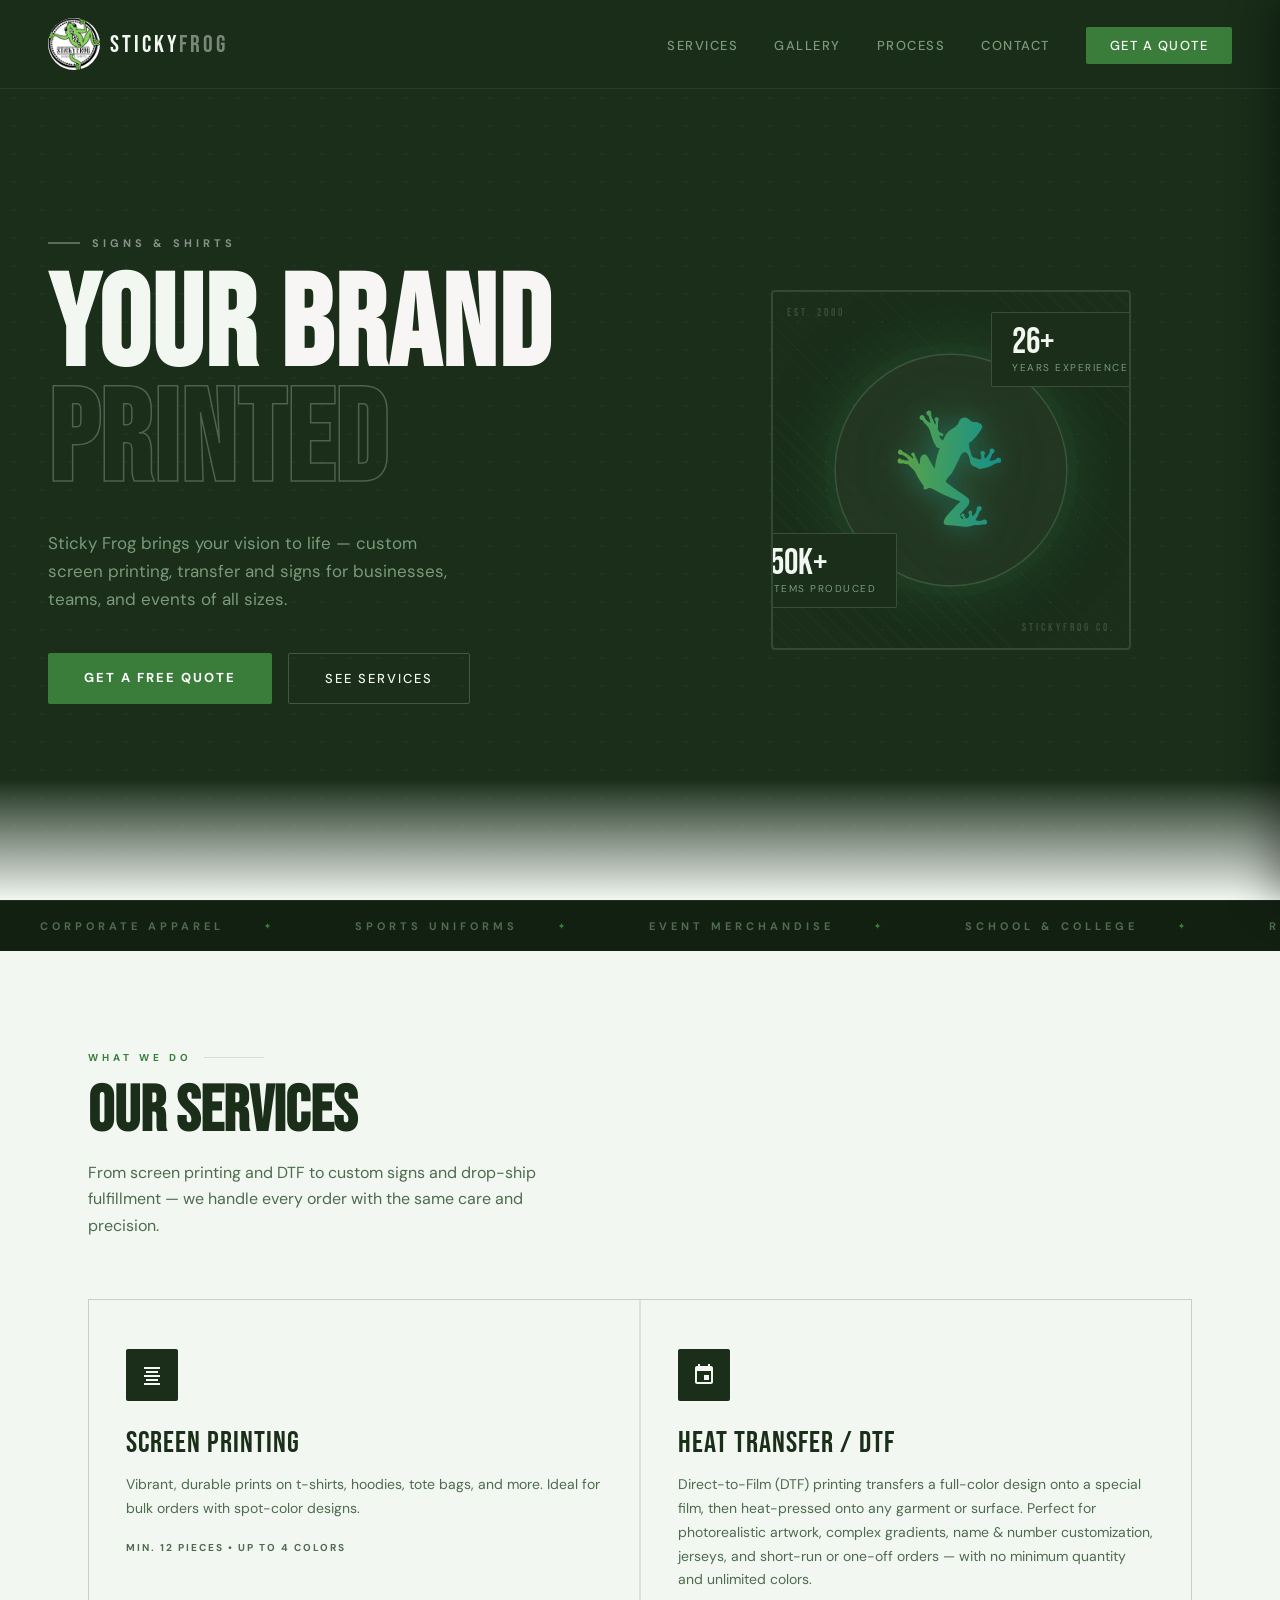
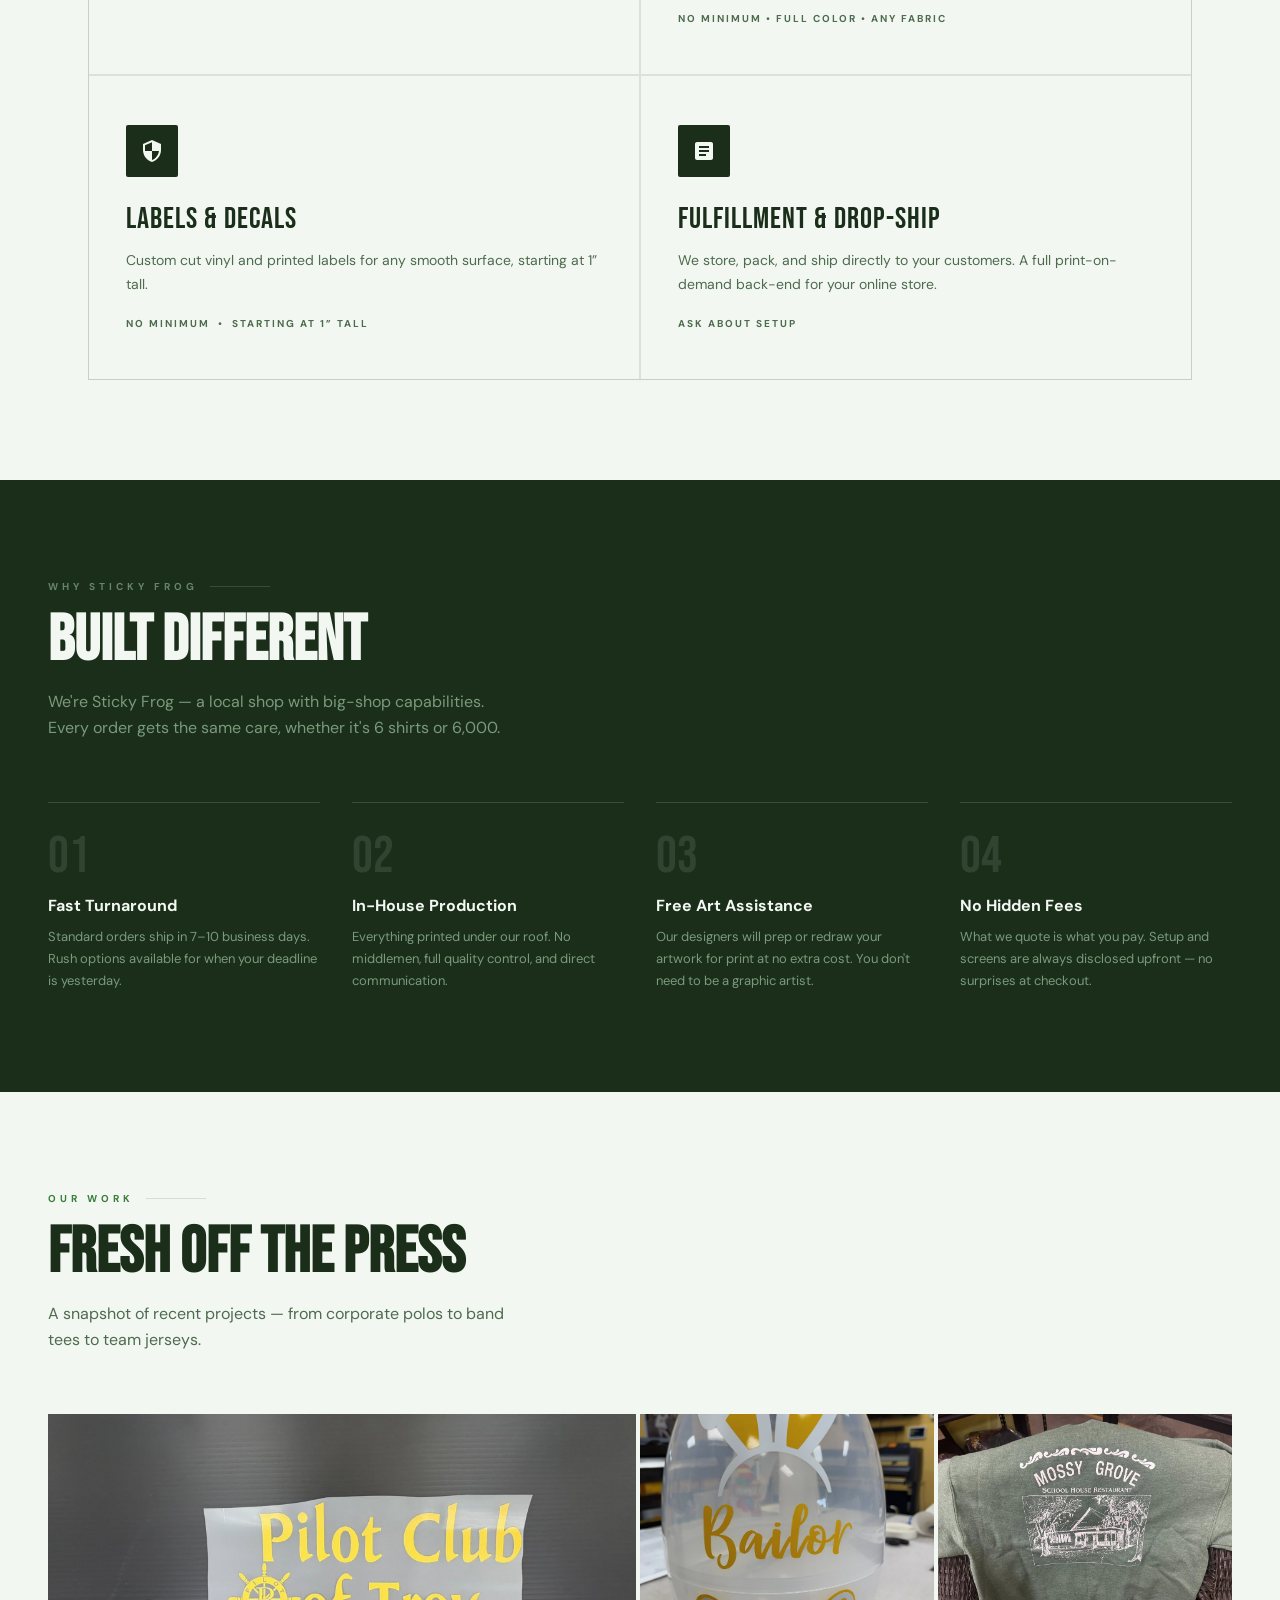
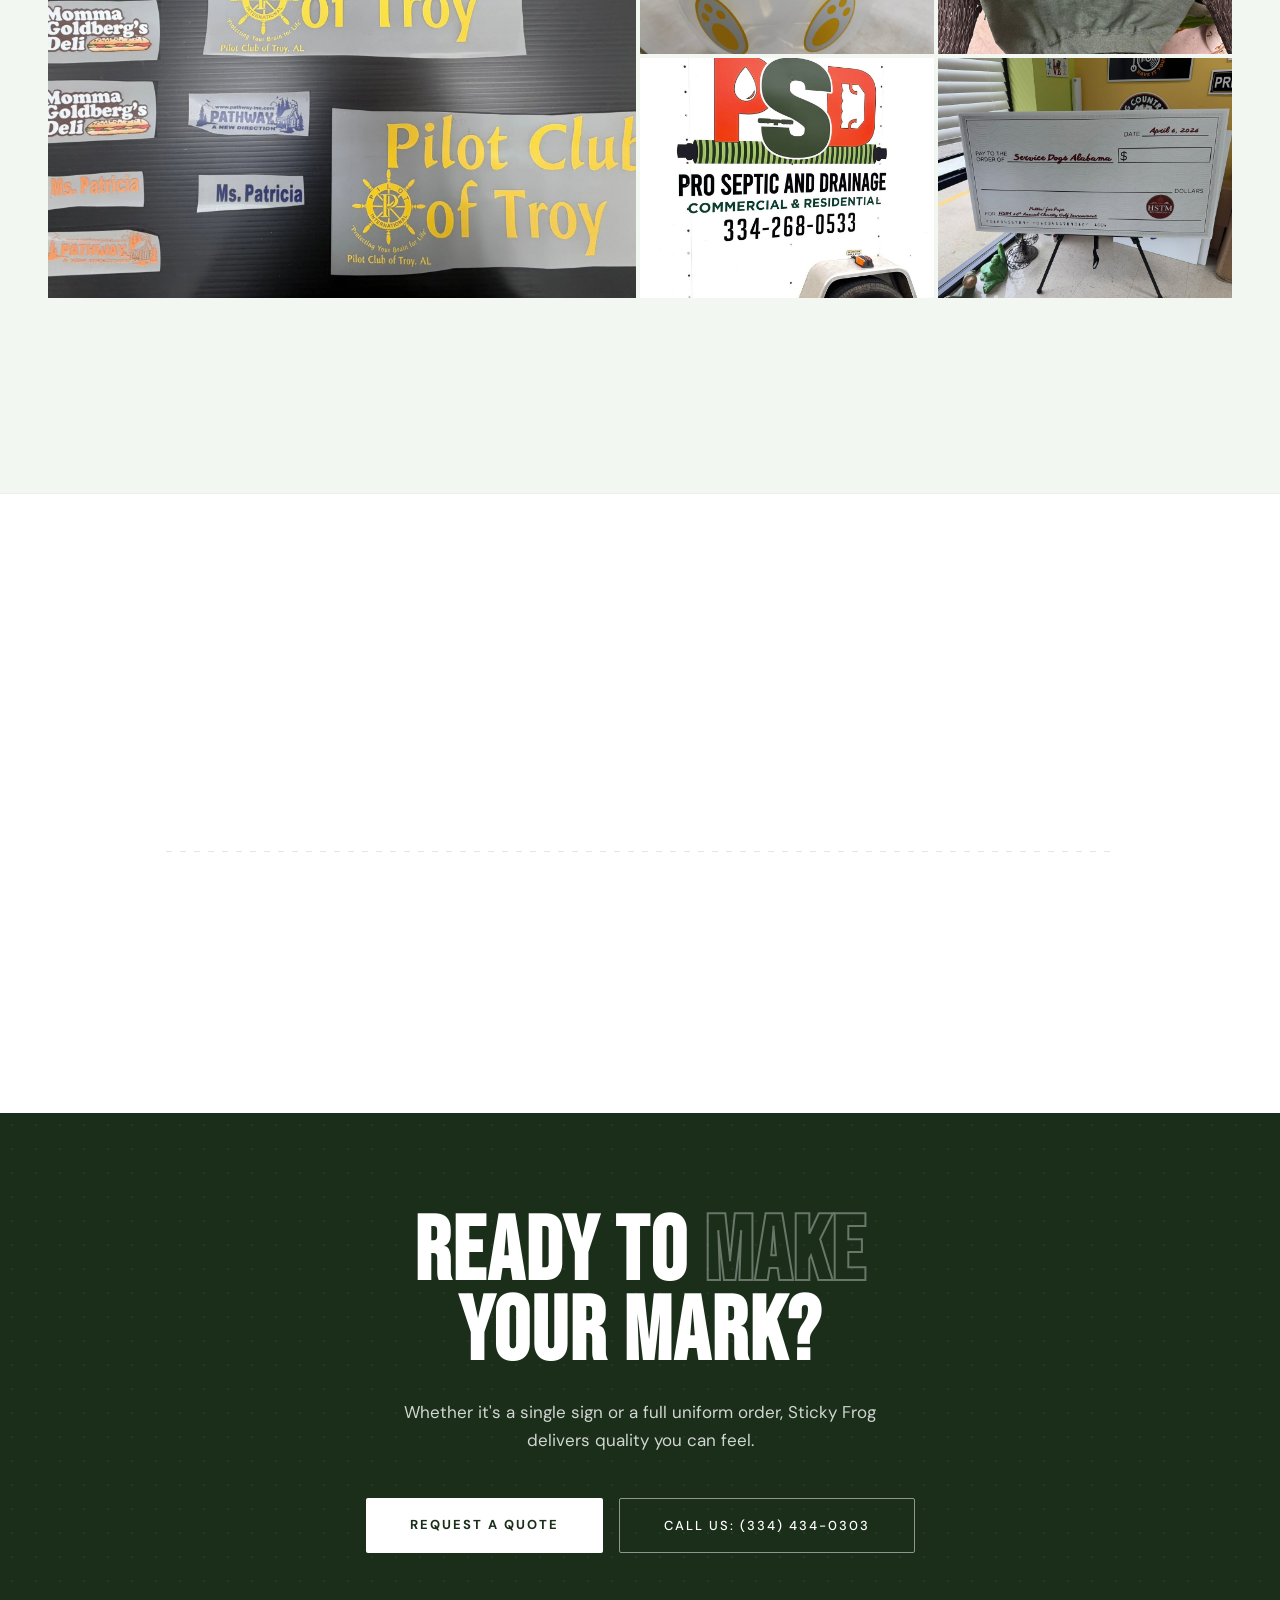
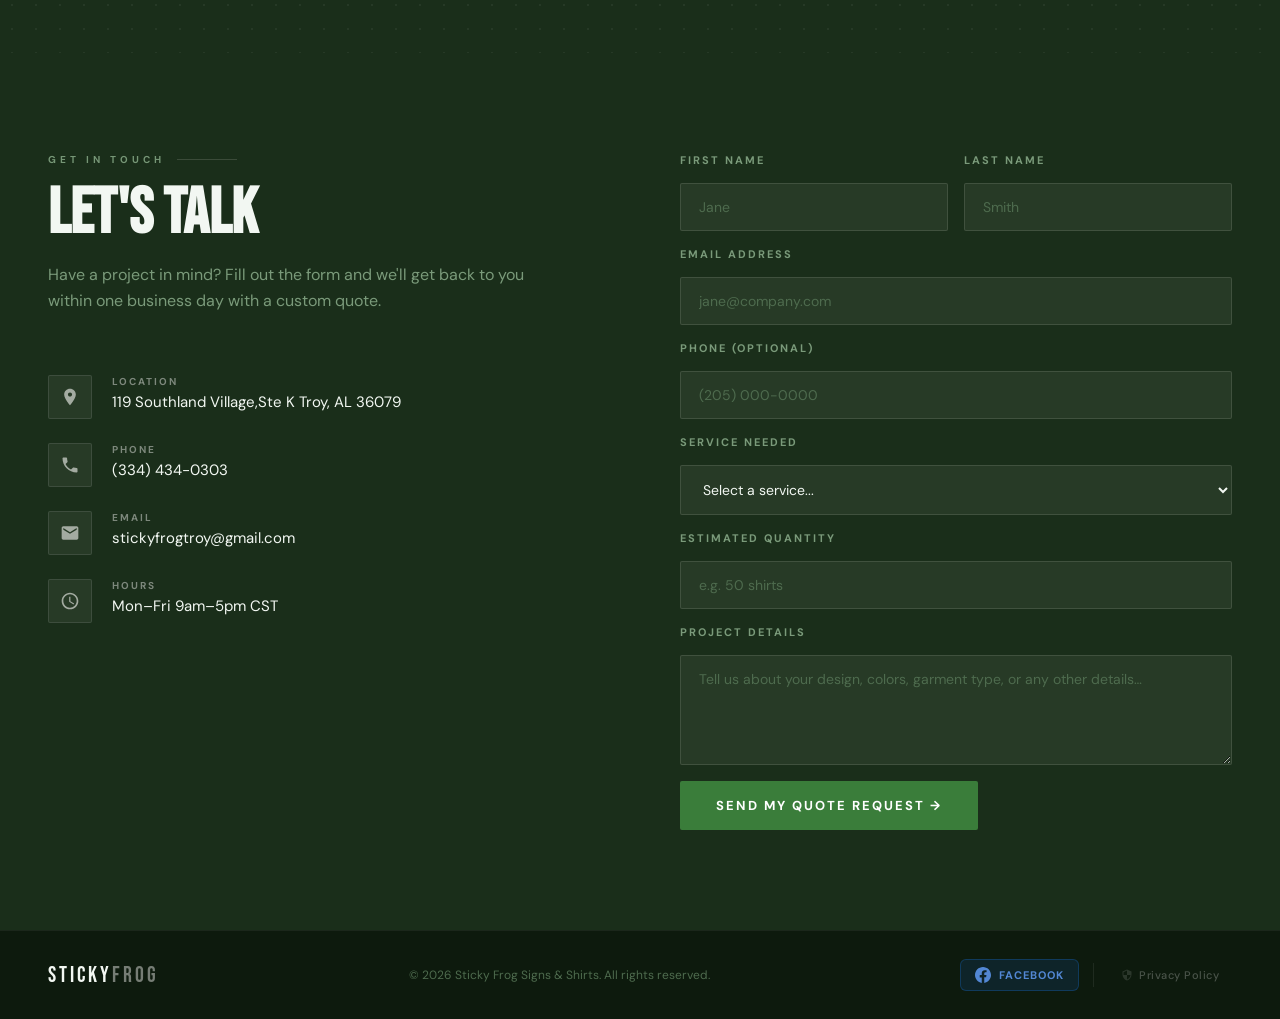
==== commit c8501656: "Gallery Section added" ====
--- a/index.html
+++ b/index.html
@@ -239,6 +239,14 @@
       </div>
 
     </div>
+    <div class="gallery-cta-wrap reveal">
+      <a href="gallery.html" class="gallery-viewall">
+        <span>View Full Gallery</span>
+        <span class="gallery-viewall-arrow">
+          <svg width="16" height="16" viewBox="0 0 24 24" fill="none" stroke="currentColor" stroke-width="2" stroke-linecap="round" stroke-linejoin="round"><line x1="5" y1="12" x2="19" y2="12"/><polyline points="12 5 19 12 12 19"/></svg>
+        </span>
+      </a>
+    </div>
   </div>
 </section>
 
--- a/css/style.css
+++ b/css/style.css
@@ -456,6 +456,49 @@
   @keyframes gShimmer {
     0%   { background-position: 150% 0; }
     100% { background-position: -50% 0; }
+  }
+
+  /* ── Gallery "View Full Gallery" CTA ── */
+  .gallery-cta-wrap { text-align: center; margin-top: 44px; }
+  .gallery-viewall {
+    display: inline-flex; align-items: center; gap: 12px;
+    padding: 16px 34px;
+    border: 1.5px solid rgba(26,46,26,0.18);
+    border-radius: 2px;
+    font-size: 13px; font-weight: 700; letter-spacing: 2px;
+    text-transform: uppercase; color: var(--navy);
+    text-decoration: none;
+    position: relative;
+    overflow: hidden;
+    z-index: 0;
+    transition: color 0.35s ease, border-color 0.35s ease, transform 0.25s cubic-bezier(0.22,1,0.36,1);
+  }
+  .gallery-viewall::before {
+    content: '';
+    position: absolute; inset: 0;
+    background: #3A7D3A;
+    transform: scaleX(0); transform-origin: left;
+    transition: transform 0.4s cubic-bezier(0.22,1,0.36,1);
+    z-index: -1;
+  }
+  .gallery-viewall:hover {
+    color: var(--white);
+    border-color: #3A7D3A;
+    transform: translateY(-3px);
+  }
+  .gallery-viewall:hover::before { transform: scaleX(1); }
+  .gallery-viewall-arrow {
+    display: flex; align-items: center;
+    animation: galleryArrowNudge 1.6s ease-in-out infinite;
+  }
+  .gallery-viewall:hover .gallery-viewall-arrow {
+    animation: none;
+    transform: translateX(4px);
+    transition: transform 0.3s ease;
+  }
+  @keyframes galleryArrowNudge {
+    0%, 100% { transform: translateX(0); }
+    50%      { transform: translateX(6px); }
   }
 
   /* ── PROCESS ── */
